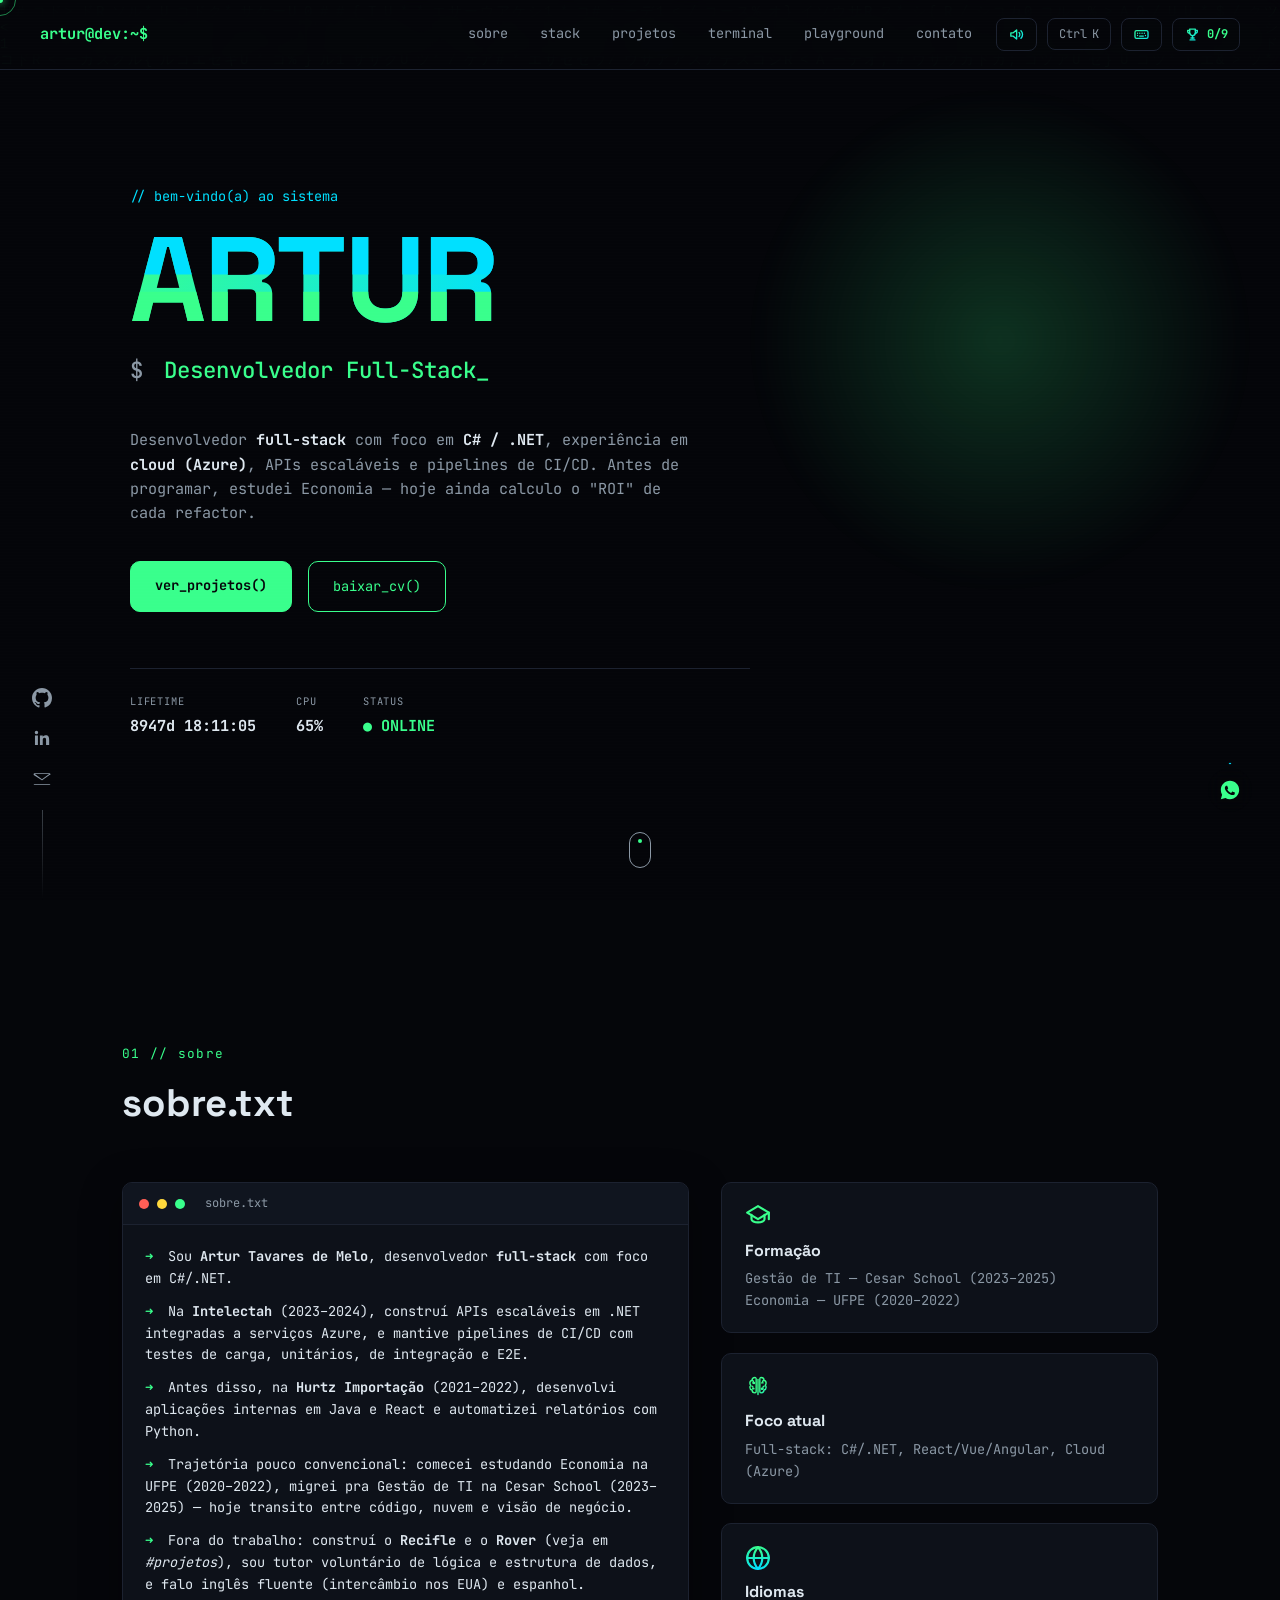
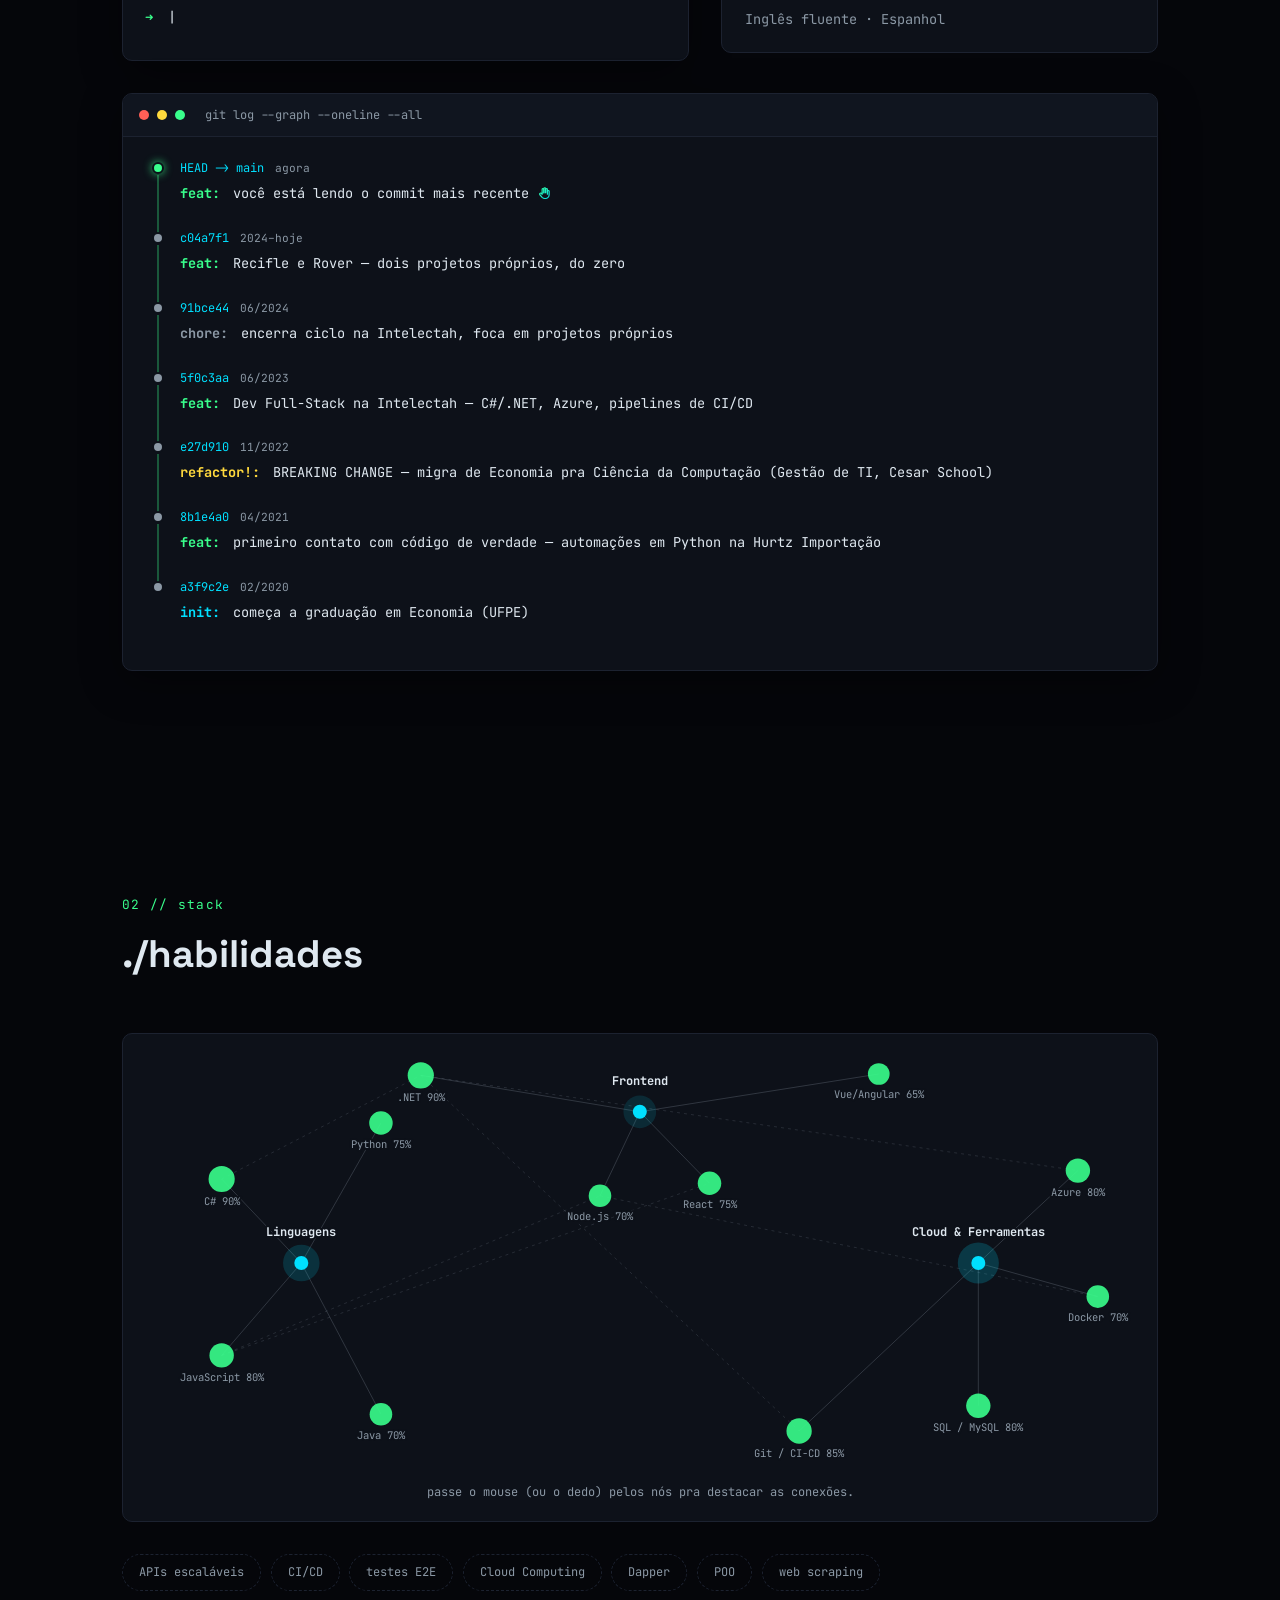
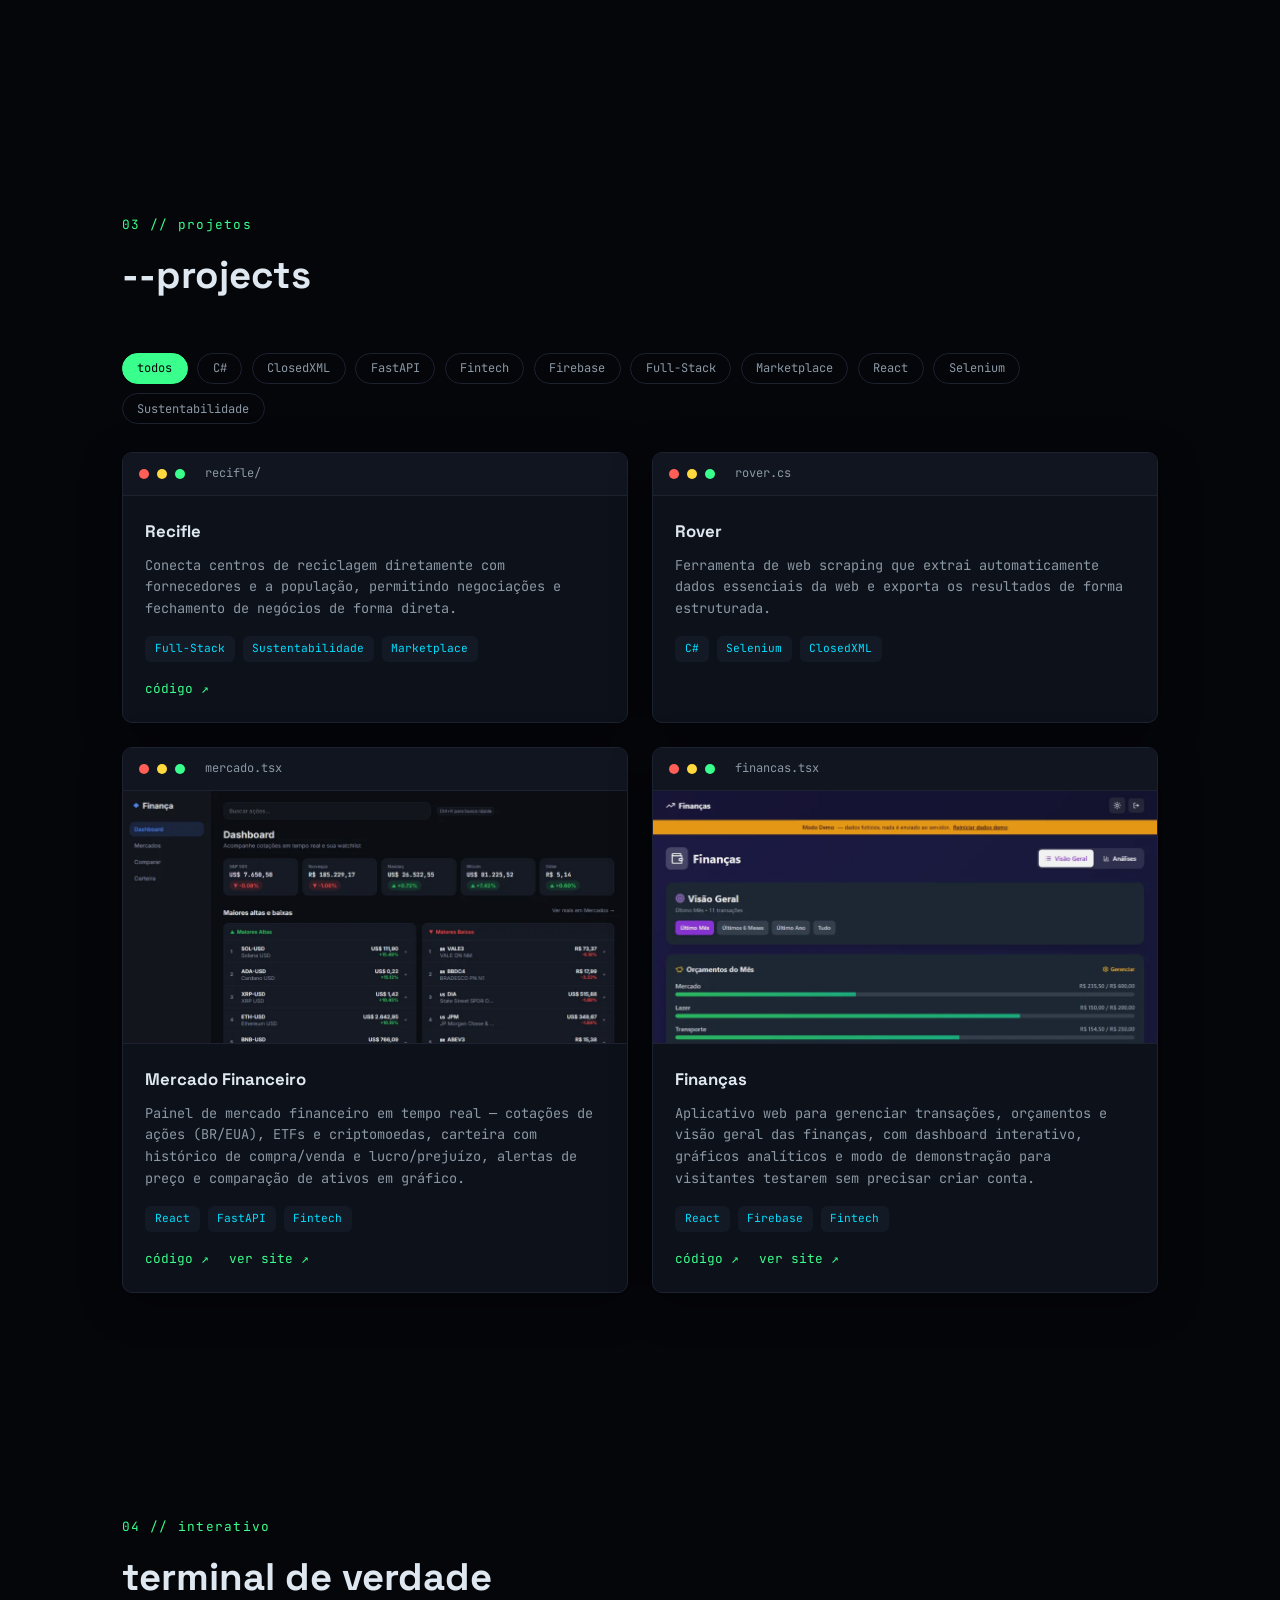
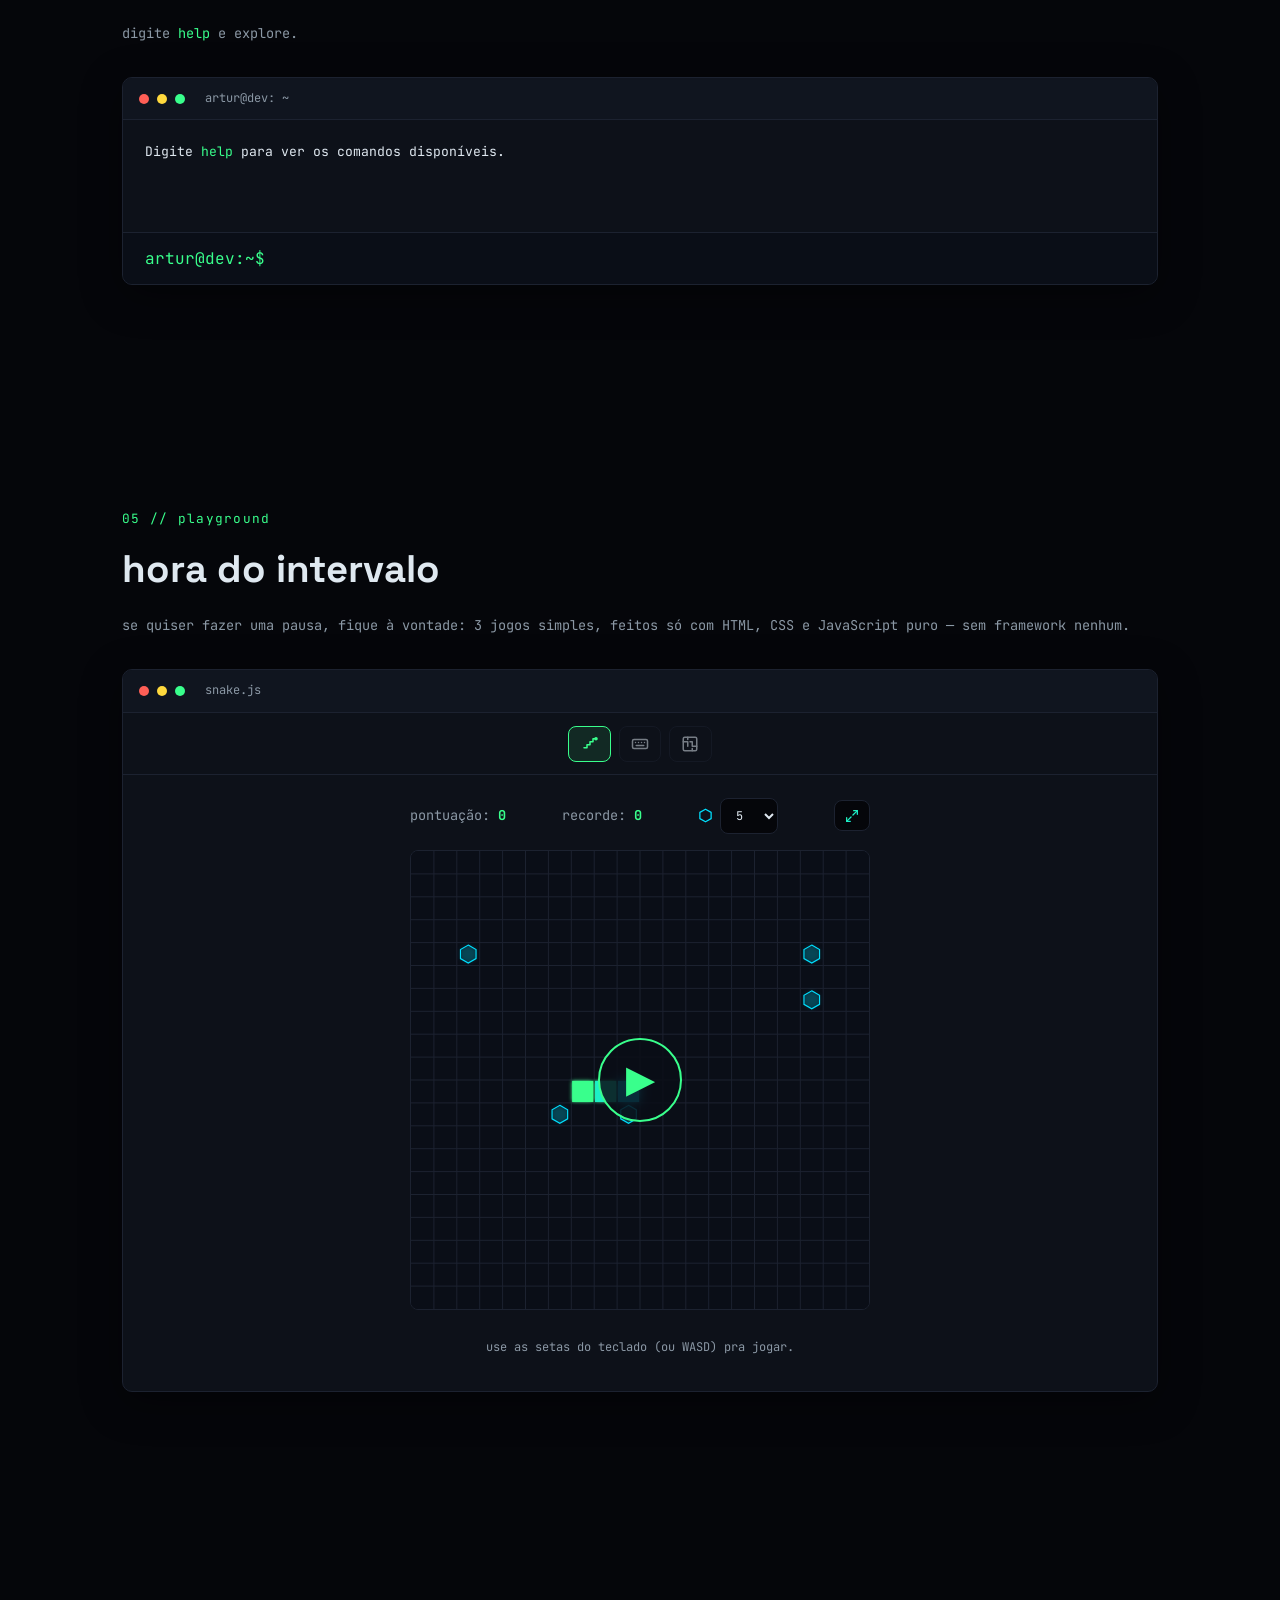
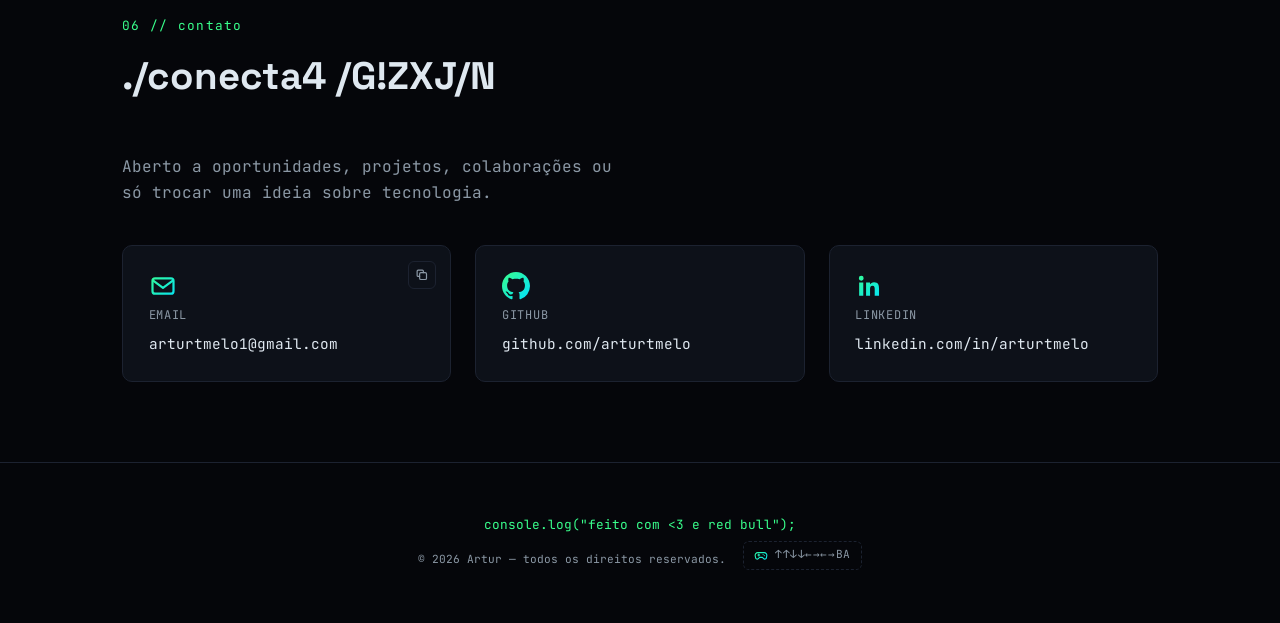
==== index.html @ c3d2171f "Konami code: on-screen controller for touch, plus the secret screen and entry points - The "↑↑↓↓←→←→" ====
<!DOCTYPE html>
<html lang="pt-BR">
<head>
<meta charset="UTF-8">
<meta name="viewport" content="width=device-width, initial-scale=1.0">
<title>arturtmelo // full-stack</title>
<meta name="description" content="Portfolio de Artur Tavares de Melo — desenvolvedor full-stack (C#/.NET, JS), cloud e automação. Com um terminal de verdade escondido aqui dentro.">
<link rel="canonical" href="https://arturtmelo.dev/">
<meta property="og:type" content="website">
<meta property="og:url" content="https://arturtmelo.dev/">
<meta property="og:site_name" content="arturtmelo // full-stack">
<meta property="og:title" content="arturtmelo // full-stack">
<meta property="og:description" content="Portfolio de Artur Tavares de Melo — desenvolvedor full-stack (C#/.NET, JS), cloud e automação. Com um terminal de verdade escondido aqui dentro.">
<meta property="og:image" content="https://arturtmelo.dev/og-card.png">
<meta property="og:image:width" content="1200">
<meta property="og:image:height" content="630">
<meta property="og:image:alt" content="ARTUR — Desenvolvedor Full-Stack (C#/.NET, Azure, React), em uma janela de terminal com chuva de código ao fundo">
<meta property="og:locale" content="pt_BR">
<meta name="twitter:card" content="summary_large_image">
<meta name="twitter:title" content="arturtmelo // full-stack">
<meta name="twitter:description" content="Portfolio de Artur Tavares de Melo — desenvolvedor full-stack (C#/.NET, JS), cloud e automação. Com um terminal de verdade escondido aqui dentro.">
<meta name="twitter:image" content="https://arturtmelo.dev/og-card.png">
<meta name="twitter:image:alt" content="ARTUR — Desenvolvedor Full-Stack (C#/.NET, Azure, React)">
<meta name="theme-color" content="#05060a">
<meta name="color-scheme" content="dark">
<link rel="apple-touch-icon" href="/apple-touch-icon.png">
<link rel="icon" href="data:image/svg+xml,%3Csvg xmlns='http://www.w3.org/2000/svg' viewBox='0 0 100 100'%3E%3Crect width='100' height='100' fill='%2305060a'/%3E%3Ctext x='50' y='68' font-size='55' font-family='monospace' fill='%2339ff8c' text-anchor='middle'%3E%3E_%3C/text%3E%3C/svg%3E">
<link rel="preload" href="fonts/jetbrains-mono-latin.woff2" as="font" type="font/woff2" crossorigin>
<link rel="preload" href="fonts/space-grotesk-latin.woff2" as="font" type="font/woff2" crossorigin>
<link rel="stylesheet" href="css/style.css">
<noscript><style>.boot{display:none!important}.reveal{opacity:1!important;transform:none!important}</style></noscript>
<script type="application/ld+json">
{
  "@context": "https://schema.org",
  "@type": "Person",
  "name": "Artur Tavares de Melo",
  "url": "https://arturtmelo.dev/",
  "jobTitle": "Desenvolvedor Full-Stack",
  "email": "mailto:arturtmelo1@gmail.com",
  "knowsLanguage": ["pt-BR", "en", "es"],
  "sameAs": [
    "https://github.com/arturtmelo/",
    "https://www.linkedin.com/in/arturtmelo/"
  ],
  "knowsAbout": ["C#", ".NET", "JavaScript", "React", "Vue", "Angular", "Azure", "CI/CD"]
}
</script>
<script type="application/ld+json">
{
  "@context": "https://schema.org",
  "@type": "ItemList",
  "name": "Projetos de Artur Tavares de Melo",
  "itemListElement": [
    {
      "@type": "ListItem",
      "position": 1,
      "item": {
        "@type": "SoftwareSourceCode",
        "name": "Recifle",
        "description": "Marketplace mobile que conecta centros de reciclagem, fornecedores e a população para negociar e fechar negócios de forma direta.",
        "programmingLanguage": "TypeScript",
        "author": {
          "@type": "Person",
          "name": "Artur Tavares de Melo",
          "url": "https://arturtmelo.dev/"
        },
        "codeRepository": "https://github.com/arturtmelo/recifle"
      }
    },
    {
      "@type": "ListItem",
      "position": 2,
      "item": {
        "@type": "SoftwareSourceCode",
        "name": "Rover",
        "description": "Ferramenta de web scraping em C# (Selenium, ClosedXML) que extrai dados da web e exporta os resultados de forma estruturada.",
        "programmingLanguage": "C#",
        "author": {
          "@type": "Person",
          "name": "Artur Tavares de Melo",
          "url": "https://arturtmelo.dev/"
        }
      }
    },
    {
      "@type": "ListItem",
      "position": 3,
      "item": {
        "@type": "SoftwareSourceCode",
        "name": "Mercado Financeiro",
        "description": "Painel de mercado financeiro em tempo real: cotações, carteira com lucro/prejuízo, alertas de preço e comparação de ativos.",
        "programmingLanguage": "JavaScript",
        "author": {
          "@type": "Person",
          "name": "Artur Tavares de Melo",
          "url": "https://arturtmelo.dev/"
        },
        "codeRepository": "https://github.com/arturtmelo/mercado_financeiro",
        "url": "https://mercado-financeiro-inky.vercel.app"
      }
    },
    {
      "@type": "ListItem",
      "position": 4,
      "item": {
        "@type": "SoftwareSourceCode",
        "name": "Finanças",
        "description": "Aplicativo web de controle financeiro pessoal com dashboard, gráficos analíticos, orçamentos e modo de demonstração.",
        "programmingLanguage": "TypeScript",
        "author": {
          "@type": "Person",
          "name": "Artur Tavares de Melo",
          "url": "https://arturtmelo.dev/"
        },
        "codeRepository": "https://github.com/arturtmelo/financeiro",
        "url": "https://financas.arturtmelo.dev"
      }
    }
  ]
}
</script>
</head>
<body>

<a href="#main" class="skip-link">pular para o conteúdo</a>

<canvas id="matrix-canvas"></canvas>
<div class="scanlines"></div>
<div class="cursor-dot" id="cursorDot"></div>
<div class="cursor-ring" id="cursorRing"></div>

<!-- FIXED SOCIAL SIDEBAR -->
<nav class="side-links" aria-label="redes sociais">
  <a href="https://github.com/arturtmelo/" target="_blank" rel="noopener" aria-label="GitHub" title="GitHub">
    <svg width="20" height="20" viewBox="0 0 16 16" fill="currentColor" aria-hidden="true"><path d="M8 0C3.58 0 0 3.58 0 8c0 3.54 2.29 6.53 5.47 7.59.4.07.55-.17.55-.38 0-.19-.01-.82-.01-1.49-2.01.37-2.53-.49-2.69-.94-.09-.23-.48-.94-.82-1.13-.28-.15-.68-.52-.01-.53.63-.01 1.08.58 1.23.82.72 1.21 1.87.87 2.33.66.07-.52.28-.87.51-1.07-1.78-.2-3.64-.89-3.64-3.95 0-.87.31-1.59.82-2.15-.08-.2-.36-1.02.08-2.12 0 0 .67-.21 2.2.82.64-.18 1.32-.27 2-.27.68 0 1.36.09 2 .27 1.53-1.04 2.2-.82 2.2-.82.44 1.1.16 1.92.08 2.12.51.56.82 1.27.82 2.15 0 3.07-1.87 3.75-3.65 3.95.29.25.54.73.54 1.48 0 1.07-.01 1.93-.01 2.2 0 .21.15.46.55.38A8.01 8.01 0 0016 8c0-4.42-3.58-8-8-8z"/></svg>
  </a>
  <a href="https://www.linkedin.com/in/arturtmelo/" target="_blank" rel="noopener" aria-label="LinkedIn" title="LinkedIn">
    <svg width="20" height="20" viewBox="0 0 24 24" fill="currentColor" aria-hidden="true"><path d="M20.45 20.45h-3.56v-5.57c0-1.33-.03-3.04-1.85-3.04-1.85 0-2.14 1.45-2.14 2.94v5.67H9.49V9h3.41v1.56h.05c.48-.9 1.64-1.85 3.38-1.85 3.6 0 4.27 2.37 4.27 5.46v6.28zM5.34 7.43a2.07 2.07 0 11.02-4.14 2.07 2.07 0 01-.02 4.14zM7.11 20.45H3.56V9h3.55v11.45z"/></svg>
  </a>
  <a href="mailto:arturtmelo1@gmail.com" aria-label="Email" title="Email">
    <svg width="20" height="20" viewBox="0 0 24 24" fill="currentColor" aria-hidden="true"><path d="M3 5h18a1 1 0 011 1v12a1 1 0 01-1 1H3a1 1 0 01-1-1V6a1 1 0 011-1zm18 2.24-8.4 6.1a1 1 0 01-1.18 0L2 7.24V18h20V7.24zM3.4 6l8.6 6.24L20.6 6H3.4z"/></svg>
  </a>
  <span class="side-links__line" aria-hidden="true"></span>
</nav>

<!-- WHATSAPP -->
<a href="https://wa.me/5581991276452?text=Ol%C3%A1%2C%20Artur!%20Vi%20seu%20portf%C3%B3lio%20e%20gostaria%20de%20conversar." target="_blank" rel="noopener" class="whatsapp-btn" aria-label="Chamar no WhatsApp">
  <span class="whatsapp-btn__icon" aria-hidden="true"></span>
</a>

<!-- BACK TO TOP -->
<button type="button" id="backToTop" class="back-to-top" aria-label="voltar ao topo">↑</button>

<!-- BOOT SCREEN -->
<div id="boot" class="boot">
  <div class="boot__lines" id="bootLines"></div>
  <div class="boot__skip">clique em qualquer lugar para pular</div>
</div>

<!-- NAV -->
<header class="nav" id="nav">
  <a href="#hero" class="nav__logo" id="logoClick" data-text="artur@dev:~$">artur@dev:~<span class="nav__logo-cursor">$</span></a>
  <nav class="nav__links">
    <a href="#about">sobre</a>
    <a href="#skills">stack</a>
    <a href="#projects">projetos</a>
    <a href="#terminal">terminal</a>
    <a href="#playground">playground</a>
    <a href="#contact">contato</a>
  </nav>
  <button class="nav__burger" id="burger" aria-label="menu">
    <span></span><span></span><span></span>
  </button>
</header>
<div class="nav__mobile" id="navMobile">
  <a href="#about">sobre</a>
  <a href="#skills">stack</a>
  <a href="#projects">projetos</a>
  <a href="#terminal">terminal</a>
  <a href="#playground">playground</a>
  <a href="#contact">contato</a>
</div>

<main id="main">

  <!-- HERO -->
  <section id="hero" class="hero">
    <div class="hero__bg-glow" id="heroGlow"></div>
    <p class="hero__eyebrow">// bem-vindo(a) ao sistema</p>
    <h1 class="hero__title glitch" data-text="ARTUR">ARTUR</h1>
    <h2 class="hero__role">
      <span class="hero__role-prefix">$</span>
      <span id="typewriter"></span><noscript>Desenvolvedor Full-Stack</noscript><span class="cursor-blink">_</span>
    </h2>
    <p class="print-only"><a href="mailto:arturtmelo1@gmail.com">arturtmelo1@gmail.com</a> · <a href="https://www.linkedin.com/in/arturtmelo/">linkedin.com/in/arturtmelo</a> · <a href="https://github.com/arturtmelo/">github.com/arturtmelo</a> · <a href="https://arturtmelo.dev/">arturtmelo.dev</a></p>
    <p class="hero__desc">
      Desenvolvedor <strong>full-stack</strong> com foco em <strong>C# / .NET</strong>,
      experiência em <strong>cloud (Azure)</strong>, APIs escaláveis e pipelines de CI/CD.
      Antes de programar, estudei Economia — hoje ainda calculo o "ROI" de cada refactor.
    </p>
    <div class="hero__cta">
      <a href="#projects" class="btn btn--primary">ver_projetos()</a>
      <button type="button" id="downloadCvBtn" class="btn btn--ghost">baixar_cv()</button>
    </div>

    <div class="hero__stats">
      <div class="stat">
        <span class="stat__label">LIFETIME</span>
        <span class="stat__value" id="statUptime">0d 00:00:00</span>
      </div>
      <div class="stat">
        <span class="stat__label">CPU</span>
        <span class="stat__value" id="statCpu">--%</span>
      </div>
      <div class="stat">
        <span class="stat__label">STATUS</span>
        <span class="stat__value stat__value--online" id="statStatus">ONLINE</span>
      </div>
    </div>

    <a href="#about" class="scroll-hint" aria-label="rolar para baixo">
      <span></span>
    </a>
  </section>

  <!-- ABOUT -->
  <section id="about" class="section about">
    <p class="section__tag">01 // sobre</p>
    <h2 class="section__title">sobre.txt</h2>

    <div class="about__grid">
      <div class="terminal-window reveal">
        <div class="terminal-window__bar">
          <span class="dot dot--red"></span><span class="dot dot--yellow"></span><span class="dot dot--green"></span>
          <span class="terminal-window__title">sobre.txt</span>
        </div>
        <div class="terminal-window__body">
          <p><span class="prompt">➜</span> Sou <strong>Artur Tavares de Melo</strong>,
          desenvolvedor <strong>full-stack</strong> com foco em C#/.NET.</p>
          <p><span class="prompt">➜</span> Na <strong>Intelectah</strong> (2023–2024), construí
          APIs escaláveis em .NET integradas a serviços Azure, e mantive pipelines de CI/CD
          com testes de carga, unitários, de integração e E2E.</p>
          <p><span class="prompt">➜</span> Antes disso, na <strong>Hurtz Importação</strong>
          (2021–2022), desenvolvi aplicações internas em Java e React e automatizei relatórios
          com Python.</p>
          <p><span class="prompt">➜</span> Trajetória pouco convencional: comecei estudando
          Economia na UFPE (2020–2022), migrei pra Gestão de TI na Cesar School (2023–2025) —
          hoje transito entre código, nuvem e visão de negócio.</p>
          <p><span class="prompt">➜</span> Fora do trabalho: construí o <strong>Recifle</strong>
          e o <strong>Rover</strong> (veja em <em>#projetos</em>), sou tutor voluntário de lógica
          e estrutura de dados, e falo inglês fluente (intercâmbio nos EUA) e espanhol.</p>
          <p class="typed-cmd"><span class="prompt">➜</span> <span class="blink-caret">|</span></p>
        </div>
      </div>

      <div class="about__facts reveal">
        <div class="fact-card">
          <span class="fact-card__icon fact-card__icon--gradcap" aria-hidden="true"></span>
          <h3>Formação</h3>
          <p>Gestão de TI — Cesar School <span class="muted">(2023–2025)</span><br>Economia — UFPE <span class="muted">(2020–2022)</span></p>
        </div>
        <div class="fact-card">
          <span class="fact-card__icon fact-card__icon--brain" aria-hidden="true"></span>
          <h3>Foco atual</h3>
          <p>Full-stack: <span class="muted">C#/.NET, React/Vue/Angular, Cloud (Azure)</span></p>
        </div>
        <div class="fact-card">
          <span class="fact-card__icon fact-card__icon--globe" aria-hidden="true"></span>
          <h3>Idiomas</h3>
          <p>Inglês fluente · Espanhol</p>
        </div>
      </div>
    </div>

    <div class="git-log reveal">
      <div class="terminal-window">
        <div class="terminal-window__bar">
          <span class="dot dot--red"></span><span class="dot dot--yellow"></span><span class="dot dot--green"></span>
          <span class="terminal-window__title">git log --graph --oneline --all</span>
        </div>
        <ul class="git-log__body">
          <li class="git-log__commit git-log__commit--head">
            <span class="git-log__node"><span class="git-log__dot"></span></span>
            <div class="git-log__info">
              <p class="git-log__meta"><code class="git-log__hash">HEAD -&gt; main</code><span class="git-log__date">agora</span></p>
              <p class="git-log__msg"><span class="git-log__tag git-log__tag--feat">feat:</span> você está lendo o commit mais recente <span class="ui-icon ui-icon--hand" aria-hidden="true"></span></p>
            </div>
          </li>
          <li class="git-log__commit">
            <span class="git-log__node"><span class="git-log__dot"></span></span>
            <div class="git-log__info">
              <p class="git-log__meta"><code class="git-log__hash">c04a7f1</code><span class="git-log__date">2024–hoje</span></p>
              <p class="git-log__msg"><span class="git-log__tag git-log__tag--feat">feat:</span> Recifle e Rover — dois projetos próprios, do zero</p>
            </div>
          </li>
          <li class="git-log__commit">
            <span class="git-log__node"><span class="git-log__dot"></span></span>
            <div class="git-log__info">
              <p class="git-log__meta"><code class="git-log__hash">91bce44</code><span class="git-log__date">06/2024</span></p>
              <p class="git-log__msg"><span class="git-log__tag git-log__tag--chore">chore:</span> encerra ciclo na Intelectah, foca em projetos próprios</p>
            </div>
          </li>
          <li class="git-log__commit">
            <span class="git-log__node"><span class="git-log__dot"></span></span>
            <div class="git-log__info">
              <p class="git-log__meta"><code class="git-log__hash">5f0c3aa</code><span class="git-log__date">06/2023</span></p>
              <p class="git-log__msg"><span class="git-log__tag git-log__tag--feat">feat:</span> Dev Full-Stack na Intelectah — C#/.NET, Azure, pipelines de CI/CD</p>
            </div>
          </li>
          <li class="git-log__commit">
            <span class="git-log__node"><span class="git-log__dot"></span></span>
            <div class="git-log__info">
              <p class="git-log__meta"><code class="git-log__hash">e27d910</code><span class="git-log__date">11/2022</span></p>
              <p class="git-log__msg"><span class="git-log__tag git-log__tag--refactor">refactor!:</span> BREAKING CHANGE — migra de Economia pra Ciência da Computação (Gestão de TI, Cesar School)</p>
            </div>
          </li>
          <li class="git-log__commit">
            <span class="git-log__node"><span class="git-log__dot"></span></span>
            <div class="git-log__info">
              <p class="git-log__meta"><code class="git-log__hash">8b1e4a0</code><span class="git-log__date">04/2021</span></p>
              <p class="git-log__msg"><span class="git-log__tag git-log__tag--feat">feat:</span> primeiro contato com código de verdade — automações em Python na Hurtz Importação</p>
            </div>
          </li>
          <li class="git-log__commit git-log__commit--root">
            <span class="git-log__node"><span class="git-log__dot"></span></span>
            <div class="git-log__info">
              <p class="git-log__meta"><code class="git-log__hash">a3f9c2e</code><span class="git-log__date">02/2020</span></p>
              <p class="git-log__msg"><span class="git-log__tag git-log__tag--init">init:</span> começa a graduação em Economia (UFPE)</p>
            </div>
          </li>
        </ul>
      </div>
    </div>
  </section>

  <!-- SKILLS -->
  <section id="skills" class="section skills">
    <p class="section__tag">02 // stack</p>
    <h2 class="section__title">./habilidades</h2>

    <div class="skill-graph reveal">
      <canvas id="skillGraphCanvas" role="img" aria-label="Grafo interativo de habilidades técnicas, agrupadas em Linguagens, Frontend e Cloud &amp; Ferramentas"></canvas>
      <p class="skill-graph__hint">passe o mouse (ou o dedo) pelos nós pra destacar as conexões.</p>
      <ul class="sr-only">
        <li>C# — 90%</li><li>JavaScript — 80%</li><li>Java — 70%</li><li>Python — 75%</li>
        <li>.NET — 90%</li><li>React — 75%</li><li>Vue.js / Angular — 65%</li><li>Node.js — 70%</li>
        <li>Azure — 80%</li><li>Docker — 70%</li><li>SQL / MySQL — 80%</li><li>Git / CI-CD — 85%</li>
      </ul>
    </div>

    <div class="badges reveal">
      <span class="badge">APIs escaláveis</span>
      <span class="badge">CI/CD</span>
      <span class="badge">testes E2E</span>
      <span class="badge">Cloud Computing</span>
      <span class="badge">Dapper</span>
      <span class="badge">POO</span>
      <span class="badge">web scraping</span>
    </div>
  </section>

  <!-- PROJECTS -->
  <section id="projects" class="section projects">
    <p class="section__tag">03 // projetos</p>
    <h2 class="section__title">--projects</h2>

    <div class="projects__grid">
      <article class="project-card terminal-window reveal">
        <div class="terminal-window__bar">
          <span class="dot dot--red"></span><span class="dot dot--yellow"></span><span class="dot dot--green"></span>
          <span class="terminal-window__title">recifle/</span>
        </div>
        <div class="project-card__body">
          <h3>Recifle</h3>
          <p>Conecta centros de reciclagem diretamente com fornecedores e a população,
          permitindo negociações e fechamento de negócios de forma direta.</p>
          <div class="tags"><span>Full-Stack</span><span>Sustentabilidade</span><span>Marketplace</span></div>
          <div class="project-card__links">
            <a href="https://github.com/arturtmelo/recifle" target="_blank" rel="noopener">código &#8599;</a>
          </div>
        </div>
      </article>

      <article class="project-card terminal-window reveal">
        <div class="terminal-window__bar">
          <span class="dot dot--red"></span><span class="dot dot--yellow"></span><span class="dot dot--green"></span>
          <span class="terminal-window__title">rover.cs</span>
        </div>
        <div class="project-card__body">
          <h3>Rover</h3>
          <p>Ferramenta de web scraping que extrai automaticamente dados essenciais da web
          e exporta os resultados de forma estruturada.</p>
          <div class="tags"><span>C#</span><span>Selenium</span><span>ClosedXML</span></div>
        </div>
      </article>

      <article class="project-card terminal-window reveal">
        <div class="terminal-window__bar">
          <span class="dot dot--red"></span><span class="dot dot--yellow"></span><span class="dot dot--green"></span>
          <span class="terminal-window__title">mercado.tsx</span>
        </div>
        <a class="project-card__preview" href="https://mercado-financeiro-inky.vercel.app" target="_blank" rel="noopener">
          <img src="img/projects/mercado.webp" width="1024" height="512" loading="lazy" decoding="async" alt="Prévia do painel Mercado Financeiro: cotações do S&amp;P 500, Ibovespa, Nasdaq, Bitcoin e dólar, com as maiores altas e baixas — abrir a demo ao vivo">
        </a>
        <div class="project-card__body">
          <h3>Mercado Financeiro</h3>
          <p>Painel de mercado financeiro em tempo real — cotações de ações (BR/EUA), ETFs e criptomoedas,
          carteira com histórico de compra/venda e lucro/prejuízo, alertas de preço e comparação de ativos em gráfico.</p>
          <div class="tags"><span>React</span><span>FastAPI</span><span>Fintech</span></div>
          <div class="project-card__links">
            <a href="https://github.com/arturtmelo/mercado_financeiro" target="_blank" rel="noopener">código &#8599;</a>
            <a href="https://mercado-financeiro-inky.vercel.app" target="_blank" rel="noopener">ver site &#8599;</a>
          </div>
        </div>
      </article>

      <article class="project-card terminal-window reveal">
        <div class="terminal-window__bar">
          <span class="dot dot--red"></span><span class="dot dot--yellow"></span><span class="dot dot--green"></span>
          <span class="terminal-window__title">financas.tsx</span>
        </div>
        <a class="project-card__preview" href="https://financas.arturtmelo.dev" target="_blank" rel="noopener">
          <img src="img/projects/financas.webp" width="1024" height="512" loading="lazy" decoding="async" alt="Prévia do dashboard do Finanças em modo demo: orçamentos do mês com barras de progresso e resumo de entradas, saídas e saldo — abrir a demo ao vivo">
        </a>
        <div class="project-card__body">
          <h3>Finanças</h3>
          <p>Aplicativo web para gerenciar transações, orçamentos e visão geral das finanças,
          com dashboard interativo, gráficos analíticos e modo de demonstração para visitantes
          testarem sem precisar criar conta.</p>
          <div class="tags"><span>React</span><span>Firebase</span><span>Fintech</span></div>
          <div class="project-card__links">
            <a href="https://github.com/arturtmelo/financeiro" target="_blank" rel="noopener">código &#8599;</a>
            <a href="https://financas.arturtmelo.dev" target="_blank" rel="noopener">ver site &#8599;</a>
          </div>
        </div>
      </article>
    </div>
  </section>

  <!-- TERMINAL PLAYGROUND -->
  <section id="terminal" class="section terminal-section">
    <p class="section__tag">04 // interativo</p>
    <h2 class="section__title">terminal de verdade</h2>
    <p class="terminal-section__hint">digite <code>help</code> e explore.</p>

    <div class="terminal-window terminal-window--big reveal" id="fakeTerminal">
      <div class="terminal-window__bar">
        <span class="dot dot--red"></span><span class="dot dot--yellow"></span><span class="dot dot--green"></span>
        <span class="terminal-window__title">artur@dev: ~</span>
      </div>
      <div class="terminal-window__body terminal-window__body--interactive" id="termOutput" aria-live="polite">
        <p>Digite <span class="accent">help</span> para ver os comandos disponíveis.</p>
      </div>
      <form class="terminal-input-row" id="termForm">
        <span class="prompt">artur@dev:~$</span>
        <input type="text" id="termInput" autocomplete="off" autocorrect="off" autocapitalize="off" spellcheck="false" enterkeyhint="send" aria-label="terminal input">
      </form>
    </div>
  </section>

  <!-- PLAYGROUND -->
  <section id="playground" class="section playground">
    <p class="section__tag">05 // playground</p>
    <h2 class="section__title">hora do intervalo</h2>
    <p class="playground__hint">se quiser fazer uma pausa, fique à vontade: 3 jogos simples, feitos só com HTML, CSS e JavaScript puro — sem framework nenhum.</p>

    <div class="terminal-window reveal" id="playgroundWindow">
      <div class="terminal-window__bar">
        <span class="dot dot--red"></span><span class="dot dot--yellow"></span><span class="dot dot--green"></span>
        <span class="terminal-window__title" id="playgroundTitle">snake.js</span>
      </div>

      <div class="game-switcher">
        <div class="game-switcher__tabs">
          <button type="button" class="game-switcher__tab" data-game="snake" aria-label="Snake"><span class="game-switcher__icon game-switcher__icon--snake" aria-hidden="true"></span></button>
          <button type="button" class="game-switcher__tab" data-game="typing" aria-label="Corrida de digitação"><span class="game-switcher__icon game-switcher__icon--keyboard" aria-hidden="true"></span></button>
          <button type="button" class="game-switcher__tab" data-game="maze" aria-label="Labirinto de palavras"><span class="game-switcher__icon game-switcher__icon--maze" aria-hidden="true"></span></button>
        </div>
      </div>

      <div class="game-page" data-game-page="snake">
        <div class="snake">
          <div class="snake__top">
            <span>pontuação: <b id="snakeScore" class="tabular">0</b></span>
            <span>recorde: <b id="snakeBest" class="tabular">0</b></span>
            <span class="snake__food-select">
              <span class="snake__food-icon" aria-hidden="true"></span>
              <select id="snakeFoodMode" class="snake__select" aria-label="quantidade de comidas">
                <option value="5" selected>5</option>
                <option value="10">10</option>
                <option value="32">32</option>
              </select>
            </span>
            <button type="button" id="snakeZoom" class="snake__zoom" aria-label="ampliar o jogo" title="ampliar"><span class="ui-icon ui-icon--expand" aria-hidden="true"></span></button>
          </div>
          <div class="snake__canvas-wrap">
            <canvas id="snakeCanvas" width="560" height="560" aria-label="jogo da cobrinha"></canvas>
            <button type="button" id="snakePlay" class="snake__replay" aria-label="jogar">▶</button>
          </div>
          <p class="snake__hint snake__hint--desktop">use as setas do teclado (ou WASD) pra jogar.</p>
          <p class="snake__hint snake__hint--touch">arraste o dedo na tela ou use os botões abaixo pra jogar.</p>
          <div class="snake__dpad" id="snakeDpad">
            <button type="button" data-dir="up" aria-label="cima">▲</button>
            <button type="button" data-dir="left" aria-label="esquerda">◀</button>
            <button type="button" data-dir="down" aria-label="baixo">▼</button>
            <button type="button" data-dir="right" aria-label="direita">▶</button>
          </div>
        </div>
      </div>

      <div class="game-page" data-game-page="typing" hidden>
        <div class="typing">
          <div class="typing__top">
            <span>wpm: <b id="typingWpm" class="tabular">0</b></span>
            <span>precisão: <b id="typingAcc" class="tabular">100</b>%</span>
            <span>recorde: <b id="typingBest" class="tabular">0</b> wpm</span>
          </div>
          <div class="typing__field-wrap">
            <div class="typing__field" id="typingField">
              <p class="typing__text" id="typingText" aria-hidden="true"></p>
              <textarea id="typingInput" class="typing__input" autocomplete="off" autocapitalize="off" autocorrect="off" spellcheck="false" aria-label="digite o trecho de código exibido"></textarea>
            </div>
            <button type="button" id="typingPlay" class="snake__replay" aria-label="jogar">▶</button>
          </div>
          <p class="typing__hint">digite o trecho de código exatamente como aparece — o mais rápido e certo possível.</p>
        </div>
      </div>

      <div class="game-page" data-game-page="maze" hidden>
        <div class="maze">
          <div class="maze__top">
            <span>palavras: <b id="mazeSolved" class="tabular">0</b></span>
            <span>tempo: <b id="mazeTime" class="tabular">0:00</b></span>
            <span>melhor: <b id="mazeBest" class="tabular">--</b></span>
          </div>
          <div class="maze__sizes" role="group" aria-label="tamanho do tabuleiro">
            <span>tamanho:</span>
            <button type="button" class="maze__size" data-size="4" aria-pressed="false">4×4</button>
            <button type="button" class="maze__size" data-size="5" aria-pressed="true">5×5</button>
            <button type="button" class="maze__size" data-size="6" aria-pressed="false">6×6</button>
          </div>
          <p class="maze__clue" id="mazeClue"></p>
          <div class="maze__slots" id="mazeSlots" aria-hidden="true"></div>
          <svg id="mazeBoard" class="maze__board" role="group" tabindex="0" aria-label="labirinto de letras: arraste, ou use as setas do teclado, passando por todas as casas até a última letra" xmlns="http://www.w3.org/2000/svg"></svg>
          <p class="maze__msg" id="mazeMsg" role="status" aria-live="polite"></p>
          <div class="maze__actions">
            <button type="button" id="mazeUndo" class="btn btn--ghost">desfazer</button>
            <button type="button" id="mazeReset" class="btn btn--ghost">recomeçar</button>
            <button type="button" id="mazeHint" class="btn btn--ghost">dica</button>
            <button type="button" id="mazeNew" class="btn btn--ghost">outra palavra</button>
          </div>
          <p class="maze__hint">passe por <b>todas</b> as casas — também pelas vazias —, sem atravessar paredes, começando na casa verde e terminando na tracejada. as letras que encontrar, em ordem, formam a palavra.</p>
          <p class="maze__legend">
            <span><i class="maze__key maze__key--start"></i>início</span>
            <span><i class="maze__key maze__key--end"></i>fim</span>
            <span><i class="maze__key maze__key--wall"></i>parede</span>
            <span><i class="maze__key maze__key--blank"></i>vazia</span>
          </p>
        </div>
      </div>
    </div>
  </section>

  <!-- CONTACT -->
  <section id="contact" class="section contact">
    <p class="section__tag">06 // contato</p>
    <h2 class="section__title">./conectar --comigo</h2>
    <p class="contact__desc">Aberto a oportunidades, projetos, colaborações ou só trocar uma ideia sobre tecnologia.</p>

    <div class="contact__grid">
      <a class="contact-card" href="mailto:arturtmelo1@gmail.com">
        <button type="button" class="contact-card__copy" id="copyEmailBtn" aria-label="copiar email"><span class="ui-icon ui-icon--copy" aria-hidden="true"></span></button>
        <span class="contact-card__icon"><span class="ui-icon ui-icon--mail" aria-hidden="true"></span></span>
        <span class="contact-card__label">Email</span>
        <span class="contact-card__value">arturtmelo1@gmail.com</span>
      </a>
      <a class="contact-card" href="https://github.com/arturtmelo/" target="_blank" rel="noopener">
        <span class="contact-card__icon"><span class="ui-icon ui-icon--github" aria-hidden="true"></span></span>
        <span class="contact-card__label">GitHub</span>
        <span class="contact-card__value">github.com/arturtmelo</span>
      </a>
      <a class="contact-card" href="https://www.linkedin.com/in/arturtmelo/" target="_blank" rel="noopener">
        <span class="contact-card__icon"><span class="ui-icon ui-icon--linkedin" aria-hidden="true"></span></span>
        <span class="contact-card__label">LinkedIn</span>
        <span class="contact-card__value">linkedin.com/in/arturtmelo</span>
      </a>
    </div>
  </section>

</main>

<footer class="footer">
  <p><code>console.log("feito com &lt;3 e red bull");</code></p>
  <p class="footer__small">&copy; <span id="year"></span> Artur — todos os direitos reservados. <button type="button" class="konami-hint" aria-label="abrir o controle do código Konami" title="toque para abrir o controle"><span class="ui-icon ui-icon--gamepad" aria-hidden="true"></span>↑↑↓↓←→←→BA</button></p>
</footer>

<div id="secretOverlay" class="secret-overlay" role="dialog" aria-modal="true" aria-label="Acesso concedido">
  <div class="secret-overlay__content">
    <p class="glitch" data-text="ACESSO CONCEDIDO">ACESSO CONCEDIDO</p>
    <p>Você encontrou o easter egg secreto. <span class="ui-icon ui-icon--snake" aria-hidden="true"></span> Parabéns, hacker.</p>
    <p class="secret-overlay__lives">+30 vidas</p>
    <div class="secret-overlay__actions">
      <button type="button" id="secretTrophies" class="btn btn--ghost">ver conquistas</button>
      <button type="button" id="closeSecret" class="btn btn--ghost">fechar_(x)</button>
    </div>
  </div>
</div>

<script src="js/script.js" defer></script>
</body>
</html>
---- css/style.css ----
/* ---------- fonts (self-hosted, latin subset; SIL OFL — see fonts/OFL-*.txt) ---------- */
@font-face {
  font-family: 'JetBrains Mono';
  font-style: normal;
  font-weight: 400 700;
  font-display: swap;
  src: url('../fonts/jetbrains-mono-latin.woff2') format('woff2');
  unicode-range: U+0000-00FF, U+0131, U+0152-0153, U+02BB-02BC, U+02C6, U+02DA, U+02DC, U+0304, U+0308, U+0329, U+2000-206F, U+20AC, U+2122, U+2191, U+2193, U+2212, U+2215, U+FEFF, U+FFFD;
}
@font-face {
  font-family: 'Space Grotesk';
  font-style: normal;
  font-weight: 500 700;
  font-display: swap;
  src: url('../fonts/space-grotesk-latin.woff2') format('woff2');
  unicode-range: U+0000-00FF, U+0131, U+0152-0153, U+02BB-02BC, U+02C6, U+02DA, U+02DC, U+0304, U+0308, U+0329, U+2000-206F, U+20AC, U+2122, U+2191, U+2193, U+2212, U+2215, U+FEFF, U+FFFD;
}

/* Stand-ins used only until the webfonts arrive. Each is a locally installed
   font scaled so its glyph advance and line metrics match the webfont's, so
   the swap doesn't reflow text (Lighthouse measured a 0.21 layout shift from
   the hero copy re-wrapping: JetBrains Mono advances 0.6em, Consolas only
   0.55em). Ratios were measured in-browser against the real font files. */
@font-face {
  font-family: 'JetBrains Mono Fallback';
  src: local('Consolas'), local('Consolas-Regular');
  font-weight: 400 599;
  size-adjust: 109.1%; ascent-override: 93.5%; descent-override: 27.5%; line-gap-override: 0%;
}
@font-face {
  font-family: 'JetBrains Mono Fallback';
  src: local('Consolas Bold'), local('Consolas-Bold');
  font-weight: 600 900;
  size-adjust: 109.1%; ascent-override: 93.5%; descent-override: 27.5%; line-gap-override: 0%;
}
@font-face {
  font-family: 'JetBrains Mono Fallback Mac';
  src: local('Menlo'), local('Menlo Regular'), local('Menlo-Regular'), local('DejaVu Sans Mono');
  font-weight: 400 599;
  size-adjust: 99.6%; ascent-override: 102.4%; descent-override: 30.1%; line-gap-override: 0%;
}
@font-face {
  font-family: 'JetBrains Mono Fallback Mac';
  src: local('Menlo Bold'), local('Menlo-Bold'), local('DejaVu Sans Mono Bold');
  font-weight: 600 900;
  size-adjust: 99.6%; ascent-override: 102.4%; descent-override: 30.1%; line-gap-override: 0%;
}
@font-face {
  font-family: 'Space Grotesk Fallback';
  src: local('Arial'), local('Helvetica'), local('Liberation Sans');
  font-weight: 400 599;
  size-adjust: 107.8%; ascent-override: 91.3%; descent-override: 27.1%; line-gap-override: 0%;
}
@font-face {
  font-family: 'Space Grotesk Fallback';
  src: local('Arial Bold'), local('Arial-BoldMT'), local('Helvetica Bold'), local('Liberation Sans Bold');
  font-weight: 600 900;
  size-adjust: 100.6%; ascent-override: 97.8%; descent-override: 29%; line-gap-override: 0%;
}

/* ---------- tokens ---------- */
:root {
  --bg: #05060a;
  --bg-alt: #0a0d14;
  --bg-card: #0d1119;
  --border: #1c2230;
  --text: #dfe8f0;
  --muted: #8b98a5;
  --green: #39ff8c;
  --green-rgb: 57,255,140;
  --cyan: #00e0ff;
  --cyan-rgb: 0,224,255;
  --magenta: #ff2bd6;
  --magenta-rgb: 255,43,214;
  --yellow: #ffd93d;
  --red: #ff5f56;
  --font-mono: 'JetBrains Mono', 'JetBrains Mono Fallback', 'JetBrains Mono Fallback Mac', ui-monospace, Menlo, Consolas, monospace;
  --font-display: 'Space Grotesk', 'Space Grotesk Fallback', sans-serif;
  --radius: 10px;
  --glow: 0 0 20px rgba(var(--green-rgb),.35);
}

/* alternate terminal color schemes — swapped live via data-theme on <html> */
:root[data-theme="amber"] {
  --bg: #0a0603; --bg-alt: #120a04; --bg-card: #150d05; --border: #2b1d0c;
  --text: #ffe9c7; --muted: #a9875a;
  --green: #ffb000; --green-rgb: 255,176,0;
  --cyan: #ffcf6b; --cyan-rgb: 255,207,107;
  --magenta: #ff6f3c; --magenta-rgb: 255,111,60;
}
:root[data-theme="dracula"] {
  --bg: #191a21; --bg-alt: #21222c; --bg-card: #282a36; --border: #44475a;
  --text: #f8f8f2; --muted: #8995ba;
  --green: #50fa7b; --green-rgb: 80,250,123;
  --cyan: #8be9fd; --cyan-rgb: 139,233,253;
  --magenta: #ff79c6; --magenta-rgb: 255,121,198;
}
:root[data-theme="nord"] {
  --bg: #242933; --bg-alt: #2e3440; --bg-card: #3b4252; --border: #4c566a;
  --text: #eceff4; --muted: #9bb4ce;
  --green: #88c0d0; --green-rgb: 136,192,208;
  --cyan: #8fbcbb; --cyan-rgb: 143,188,187;
  --magenta: #b48ead; --magenta-rgb: 180,142,173;
}
:root[data-theme="synthwave"] {
  --bg: #150826; --bg-alt: #1a0b2e; --bg-card: #241242; --border: #3d1e6d;
  --text: #f2e9ff; --muted: #a68fd1;
  --green: #ff2bd6; --green-rgb: 255,43,214;
  --cyan: #00fff5; --cyan-rgb: 0,255,245;
  --magenta: #ffde59; --magenta-rgb: 255,222,89;
}

.tabular { font-variant-numeric: tabular-nums; }
body.no-scroll { overflow: hidden; position: fixed; left: 0; right: 0; width: 100%; }

a:focus-visible, button:focus-visible, input:focus-visible, select:focus-visible, [tabindex]:focus-visible {
  outline: 2px solid var(--green);
  outline-offset: 2px;
}

/* invisible until tabbed to — lets keyboard/screen-reader users jump the nav */
.skip-link {
  position: fixed;
  top: -60px;
  left: 1rem;
  z-index: 10000;
  background: var(--bg-card, #0d0f14);
  color: var(--green);
  padding: .6rem 1.1rem;
  border: 1px solid var(--green);
  border-radius: 6px;
  font-family: var(--font-mono);
  font-size: .85rem;
  text-decoration: none;
  transition: top .2s ease;
}
.skip-link:focus-visible { top: 1rem; outline-offset: 4px; }

@media (prefers-reduced-motion: reduce) {
  html { scroll-behavior: auto; }
  .scanlines, .cursor-dot, .cursor-ring { display: none; }
  .glitch::before, .glitch::after { animation: none; }
  .terminal-window--maximized { animation: none; }
}

* { box-sizing: border-box; -webkit-tap-highlight-color: transparent; }
html { scroll-behavior: smooth; overflow-x: hidden; }
body { overflow-x: hidden; }

body {
  margin: 0;
  background: var(--bg);
  color: var(--text);
  font-family: var(--font-mono);
  line-height: 1.6;
  overflow-x: hidden;
  cursor: default;
}

a { color: inherit; text-decoration: none; }
ul { list-style: none; margin: 0; padding: 0; }
code { font-family: var(--font-mono); color: var(--green); }
.muted { color: var(--muted); }
.accent { color: var(--green); }

/* small inline icon used in terminal command output — line-art, moving gradient */
.term-icon {
  display: inline-block;
  width: 14px;
  height: 14px;
  vertical-align: -2px;
  background: linear-gradient(120deg, var(--green), var(--cyan), var(--green));
  background-size: 300% 300%;
  animation: termIconGradient 3s ease infinite;
  -webkit-mask-repeat: no-repeat;
  mask-repeat: no-repeat;
  -webkit-mask-position: center;
  mask-position: center;
  -webkit-mask-size: contain;
  mask-size: contain;
}
.term-icon--zap { -webkit-mask-image: url("data:image/svg+xml,%3Csvg xmlns='http://www.w3.org/2000/svg' viewBox='0 0 24 24' fill='none' stroke='white' stroke-width='2' stroke-linecap='round' stroke-linejoin='round'%3E%3Cpolygon points='13 2 3 14 11 14 9 22 21 10 13 10 13 2'/%3E%3C/svg%3E"); mask-image: url("data:image/svg+xml,%3Csvg xmlns='http://www.w3.org/2000/svg' viewBox='0 0 24 24' fill='none' stroke='white' stroke-width='2' stroke-linecap='round' stroke-linejoin='round'%3E%3Cpolygon points='13 2 3 14 11 14 9 22 21 10 13 10 13 2'/%3E%3C/svg%3E"); }
@keyframes termIconGradient {
  0% { background-position: 0% 50%; }
  50% { background-position: 100% 50%; }
  100% { background-position: 0% 50%; }
}
@media (prefers-reduced-motion: reduce) {
  .term-icon { animation: none; }
}

::selection { background: var(--green); color: #05060a; }

/* ---------- scrollbar ---------- */
::-webkit-scrollbar { width: 10px; }
::-webkit-scrollbar-track { background: var(--bg); }
::-webkit-scrollbar-thumb { background: var(--border); border-radius: 10px; }
::-webkit-scrollbar-thumb:hover { background: var(--green); }
/* Firefox ignores the -webkit- rules above; Chrome/Safari would ignore these in favor of them, so only Firefox gets them */
@supports not selector(::-webkit-scrollbar) {
  html { scrollbar-width: thin; scrollbar-color: var(--border) var(--bg); }
}
/* every theme is dark: make the browser-drawn bits (select lists, form controls) match */
html { color-scheme: dark; }

/* ---------- matrix canvas ---------- */
#matrix-canvas {
  position: fixed;
  inset: 0;
  width: 100%;
  height: 100%;
  z-index: -2;
  opacity: .16;
  pointer-events: none;
}

.scanlines {
  position: fixed;
  inset: 0;
  z-index: 999;
  pointer-events: none;
  background: repeating-linear-gradient(
    to bottom,
    rgba(255,255,255,0.025) 0px,
    rgba(255,255,255,0.025) 1px,
    transparent 1px,
    transparent 3px
  );
  mix-blend-mode: overlay;
  opacity: .5;
}

/* ---------- custom cursor ---------- */
.cursor-dot, .cursor-ring {
  position: fixed;
  top: 0; left: 0;
  pointer-events: none;
  z-index: 9999;
  border-radius: 50%;
  transform: translate(-50%, -50%);
  will-change: transform;
}
.cursor-dot { width: 6px; height: 6px; background: var(--green); box-shadow: 0 0 8px var(--green); }
.cursor-ring {
  width: 32px; height: 32px;
  border: 1px solid rgba(57,255,140,.5);
  transition: width .18s ease, height .18s ease, border-color .18s ease, background .18s ease;
}
.cursor-ring.is-active { width: 50px; height: 50px; background: rgba(var(--green-rgb),.08); border-color: var(--cyan); }
@media (pointer: coarse), (hover: none) {
  .cursor-dot, .cursor-ring { display: none; }
}

/* ---------- boot screen ---------- */
.boot {
  position: fixed;
  inset: 0;
  z-index: 10000;
  background: rgba(5,6,10,.88);
  color: var(--green);
  font-family: var(--font-mono);
  padding: 6vh 6vw;
  display: flex;
  flex-direction: column;
  justify-content: flex-end;
  gap: .3rem;
  cursor: pointer;
  transition: opacity .25s ease, visibility .25s ease;
}
.boot.hidden { opacity: 0; visibility: hidden; }
/* if the script never dismisses it (blocked or crashed), it fades itself away
   instead of leaving the page permanently covered */
.boot { animation: bootFailsafe .4s ease 15s forwards; }
@keyframes bootFailsafe { to { opacity: 0; visibility: hidden; pointer-events: none; } }
.boot__lines p { margin: 0 0 .35rem; font-size: .85rem; white-space: pre-wrap; }
.boot__lines .ok { color: var(--green); }
.boot__skip {
  position: absolute;
  bottom: 20px; right: 24px;
  font-size: .7rem;
  color: var(--muted);
  opacity: .7;
}

/* ---------- shared UI icon set ----------
   Monoline SVGs used as masks and filled with the site's green→cyan, so every
   button, toast and card icon follows the theme instead of an OS emoji. */
.ui-icon {
  display: inline-block;
  flex-shrink: 0;
  width: 1.15em;
  height: 1.15em;
  vertical-align: -.2em;
  background: linear-gradient(135deg, var(--green), var(--cyan));
  filter: drop-shadow(0 0 3px rgba(var(--cyan-rgb), .45));
  -webkit-mask: var(--icon) center / contain no-repeat;
  mask: var(--icon) center / contain no-repeat;
}
.ui-icon--sound { --icon: url("data:image/svg+xml,%3Csvg xmlns='http://www.w3.org/2000/svg' viewBox='0 0 24 24' fill='none' stroke='white' stroke-width='1.9' stroke-linecap='round' stroke-linejoin='round'%3E%3Cpath d='M4 9.6h3.4L12.2 5.6v12.8l-4.8-4H4z'/%3E%3Cpath d='M15.6 9.3a3.8 3.8 0 0 1 0 5.4'/%3E%3Cpath d='M18.3 6.7a7.4 7.4 0 0 1 0 10.6'/%3E%3C/svg%3E"); }
.ui-icon--sound-off { --icon: url("data:image/svg+xml,%3Csvg xmlns='http://www.w3.org/2000/svg' viewBox='0 0 24 24' fill='none' stroke='white' stroke-width='1.9' stroke-linecap='round' stroke-linejoin='round'%3E%3Cpath d='M4 9.6h3.4L12.2 5.6v12.8l-4.8-4H4z'/%3E%3Cpath d='M16 9.4l5 5.2M21 9.4l-5 5.2'/%3E%3C/svg%3E"); }
.ui-icon--trophy { --icon: url("data:image/svg+xml,%3Csvg xmlns='http://www.w3.org/2000/svg' viewBox='0 0 24 24' fill='none' stroke='white' stroke-width='1.9' stroke-linecap='round' stroke-linejoin='round'%3E%3Cpath d='M8 4.5h8v5.2a4 4 0 0 1-8 0z'/%3E%3Cpath d='M8 6.2H5.2v1.3a3 3 0 0 0 3 3'/%3E%3Cpath d='M16 6.2h2.8v1.3a3 3 0 0 1-3 3'/%3E%3Cpath d='M12 13.7V17'/%3E%3Cpath d='M8.6 19.6h6.8M9.8 17h4.4'/%3E%3C/svg%3E"); }
.ui-icon--warn { --icon: url("data:image/svg+xml,%3Csvg xmlns='http://www.w3.org/2000/svg' viewBox='0 0 24 24' fill='none' stroke='white' stroke-width='1.9' stroke-linecap='round' stroke-linejoin='round'%3E%3Cpath d='M12 4L21.2 19.6H2.8z'/%3E%3Cpath d='M12 10v4.2'/%3E%3Cpath d='M12 16.9h.01'/%3E%3C/svg%3E"); }
.ui-icon--clipboard { --icon: url("data:image/svg+xml,%3Csvg xmlns='http://www.w3.org/2000/svg' viewBox='0 0 24 24' fill='none' stroke='white' stroke-width='1.9' stroke-linecap='round' stroke-linejoin='round'%3E%3Crect x='6' y='5.2' width='12' height='15.3' rx='2'/%3E%3Cpath d='M9.2 5.2V4.4c0-.5.4-.9.9-.9h3.8c.5 0 .9.4.9.9v.8'/%3E%3Cpath d='M9.4 11h5.2M9.4 14.6h3.4'/%3E%3C/svg%3E"); }
.ui-icon--medal { --icon: url("data:image/svg+xml,%3Csvg xmlns='http://www.w3.org/2000/svg' viewBox='0 0 24 24' fill='none' stroke='white' stroke-width='1.9' stroke-linecap='round' stroke-linejoin='round'%3E%3Ccircle cx='12' cy='9.2' r='5.2'/%3E%3Cpath d='M8.6 13.6L7 20.5l5-2.6 5 2.6-1.6-6.9'/%3E%3Ccircle cx='12' cy='9.2' r='1.5' fill='white' stroke='none'/%3E%3C/svg%3E"); }
.ui-icon--palette { --icon: url("data:image/svg+xml,%3Csvg xmlns='http://www.w3.org/2000/svg' viewBox='0 0 24 24' fill='none' stroke='white' stroke-width='1.9' stroke-linecap='round' stroke-linejoin='round'%3E%3Cpath d='M12 3.6a8.4 8.4 0 1 0 0 16.8c1.2 0 1.9-.8 1.9-1.7 0-1.6-1.5-1.8-1.5-3 0-.9.7-1.6 1.7-1.6h1.8a4.6 4.6 0 0 0 4.6-4.6c0-3.3-3.6-5.9-8.5-5.9z'/%3E%3Ccircle cx='7.6' cy='11.2' r='1' fill='white' stroke='none'/%3E%3Ccircle cx='10.4' cy='7.4' r='1' fill='white' stroke='none'/%3E%3Ccircle cx='15' cy='7.6' r='1' fill='white' stroke='none'/%3E%3C/svg%3E"); }
.ui-icon--lock { --icon: url("data:image/svg+xml,%3Csvg xmlns='http://www.w3.org/2000/svg' viewBox='0 0 24 24' fill='none' stroke='white' stroke-width='1.9' stroke-linecap='round' stroke-linejoin='round'%3E%3Crect x='5' y='10.4' width='14' height='10' rx='2.2'/%3E%3Cpath d='M8.2 10.4V8a3.8 3.8 0 0 1 7.6 0v2.4'/%3E%3Cpath d='M12 14.4v2.2'/%3E%3C/svg%3E"); }
.ui-icon--mail { --icon: url("data:image/svg+xml,%3Csvg xmlns='http://www.w3.org/2000/svg' viewBox='0 0 24 24' fill='none' stroke='white' stroke-width='1.9' stroke-linecap='round' stroke-linejoin='round'%3E%3Crect x='3' y='5.4' width='18' height='13.2' rx='2.2'/%3E%3Cpath d='M3.6 7.4l8.4 6.2 8.4-6.2'/%3E%3C/svg%3E"); }
.ui-icon--copy { --icon: url("data:image/svg+xml,%3Csvg xmlns='http://www.w3.org/2000/svg' viewBox='0 0 24 24' fill='none' stroke='white' stroke-width='1.9' stroke-linecap='round' stroke-linejoin='round'%3E%3Crect x='9' y='9' width='11' height='11' rx='2'/%3E%3Cpath d='M15 9V6.6A1.6 1.6 0 0 0 13.4 5H6.6A1.6 1.6 0 0 0 5 6.6v6.8A1.6 1.6 0 0 0 6.6 15H9'/%3E%3C/svg%3E"); }
.ui-icon--command { --icon: url("data:image/svg+xml,%3Csvg xmlns='http://www.w3.org/2000/svg' viewBox='0 0 24 24' fill='none' stroke='white' stroke-width='1.9' stroke-linecap='round' stroke-linejoin='round'%3E%3Crect x='9' y='9' width='6' height='6'/%3E%3Cpath d='M9 9V6.5A2.5 2.5 0 1 0 6.5 9H9'/%3E%3Cpath d='M15 9V6.5A2.5 2.5 0 1 1 17.5 9H15'/%3E%3Cpath d='M9 15v2.5A2.5 2.5 0 1 1 6.5 15H9'/%3E%3Cpath d='M15 15v2.5a2.5 2.5 0 1 0 2.5-2.5H15'/%3E%3C/svg%3E"); }
.ui-icon--keyboard { --icon: url("data:image/svg+xml,%3Csvg xmlns='http://www.w3.org/2000/svg' viewBox='0 0 24 24' fill='none' stroke='white' stroke-width='1.9' stroke-linecap='round' stroke-linejoin='round'%3E%3Crect x='2.8' y='6.5' width='18.4' height='11' rx='2.2'/%3E%3Cpath d='M6.4 10.2h.01M9.6 10.2h.01M12.8 10.2h.01M16 10.2h.01M6.4 13.4h.01M17.6 13.4h.01'/%3E%3Cpath d='M9.4 14.2h5.2'/%3E%3C/svg%3E"); }
.ui-icon--github { --icon: url("data:image/svg+xml,%3Csvg xmlns='http://www.w3.org/2000/svg' viewBox='0 0 16 16'%3E%3Cpath fill='white' d='M8 0C3.58 0 0 3.58 0 8c0 3.54 2.29 6.53 5.47 7.59.4.07.55-.17.55-.38 0-.19-.01-.82-.01-1.49-2.01.37-2.53-.49-2.69-.94-.09-.23-.48-.94-.82-1.13-.28-.15-.68-.52-.01-.53.63-.01 1.08.58 1.23.82.72 1.21 1.87.87 2.33.66.07-.52.28-.87.51-1.07-1.78-.2-3.64-.89-3.64-3.95 0-.87.31-1.59.82-2.15-.08-.2-.36-1.02.08-2.12 0 0 .67-.21 2.2.82.64-.18 1.32-.27 2-.27.68 0 1.36.09 2 .27 1.53-1.04 2.2-.82 2.2-.82.44 1.1.16 1.92.08 2.12.51.56.82 1.27.82 2.15 0 3.07-1.87 3.75-3.65 3.95.29.25.54.73.54 1.48 0 1.07-.01 1.93-.01 2.2 0 .21.15.46.55.38A8.01 8.01 0 0016 8c0-4.42-3.58-8-8-8z'/%3E%3C/svg%3E"); }
.ui-icon--linkedin { --icon: url("data:image/svg+xml,%3Csvg xmlns='http://www.w3.org/2000/svg' viewBox='0 0 24 24'%3E%3Cpath fill='white' d='M20.45 20.45h-3.56v-5.57c0-1.33-.03-3.04-1.85-3.04-1.85 0-2.14 1.45-2.14 2.94v5.67H9.49V9h3.41v1.56h.05c.48-.9 1.64-1.85 3.38-1.85 3.6 0 4.27 2.37 4.27 5.46v6.28zM5.34 7.43a2.07 2.07 0 11.02-4.14 2.07 2.07 0 01-.02 4.14zM7.11 20.45H3.56V9h3.55v11.45z'/%3E%3C/svg%3E"); }
.ui-icon--hand { --icon: url("data:image/svg+xml,%3Csvg xmlns='http://www.w3.org/2000/svg' viewBox='0 0 24 24' fill='none' stroke='white' stroke-width='1.9' stroke-linecap='round' stroke-linejoin='round'%3E%3Cpath d='M8.2 11V5.6a1.4 1.4 0 0 1 2.8 0V11'/%3E%3Cpath d='M11 10.5V4.2a1.4 1.4 0 0 1 2.8 0v6.3'/%3E%3Cpath d='M13.8 10.8V5.4a1.4 1.4 0 0 1 2.8 0V13'/%3E%3Cpath d='M16.6 8.6a1.4 1.4 0 0 1 2.8 0V14a6 6 0 0 1-6 6h-.6a6.4 6.4 0 0 1-4.6-1.9L4.6 14a1.5 1.5 0 0 1 2.2-2.1l1.4 1.4V11'/%3E%3C/svg%3E"); }
.ui-icon--snake { --icon: url("data:image/svg+xml,%3Csvg xmlns='http://www.w3.org/2000/svg' viewBox='0 0 24 24' fill='none' stroke='white' stroke-width='1.9' stroke-linecap='round' stroke-linejoin='round'%3E%3Cpath d='M4 17h4v-4h4v-4h4v-4h4'/%3E%3Ccircle cx='20' cy='5' r='1.4' fill='white'/%3E%3C/svg%3E"); }
.ui-icon--eye { --icon: url("data:image/svg+xml,%3Csvg xmlns='http://www.w3.org/2000/svg' viewBox='0 0 24 24' fill='none' stroke='white' stroke-width='1.9' stroke-linecap='round' stroke-linejoin='round'%3E%3Cpath d='M2.5 12S6 5.5 12 5.5 21.5 12 21.5 12 18 18.5 12 18.5 2.5 12 2.5 12z'/%3E%3Ccircle cx='12' cy='12' r='2.8'/%3E%3C/svg%3E"); }
.ui-icon--shield { --icon: url("data:image/svg+xml,%3Csvg xmlns='http://www.w3.org/2000/svg' viewBox='0 0 24 24' fill='none' stroke='white' stroke-width='1.9' stroke-linecap='round' stroke-linejoin='round'%3E%3Cpath d='M12 3.2L19.5 6v5.6c0 4.4-3 7.7-7.5 9.2-4.5-1.5-7.5-4.8-7.5-9.2V6z'/%3E%3Cpath d='M9.6 9.8l4.8 4.8M14.4 9.8l-4.8 4.8'/%3E%3C/svg%3E"); }

.ui-icon--expand { --icon: url("data:image/svg+xml,%3Csvg xmlns='http://www.w3.org/2000/svg' viewBox='0 0 24 24' fill='none' stroke='white' stroke-width='1.9' stroke-linecap='round' stroke-linejoin='round'%3E%3Cpath d='M14.5 4H20v5.5'/%3E%3Cpath d='M9.5 20H4v-5.5'/%3E%3Cpath d='M20 4l-6.6 6.6'/%3E%3Cpath d='M4 20l6.6-6.6'/%3E%3C/svg%3E"); }
.ui-icon--close { --icon: url("data:image/svg+xml,%3Csvg xmlns='http://www.w3.org/2000/svg' viewBox='0 0 24 24' fill='none' stroke='white' stroke-width='1.9' stroke-linecap='round' stroke-linejoin='round'%3E%3Cpath d='M6 6l12 12'/%3E%3Cpath d='M18 6L6 18'/%3E%3C/svg%3E"); }
.ui-icon--arrow { --icon: url("data:image/svg+xml,%3Csvg xmlns='http://www.w3.org/2000/svg' viewBox='0 0 24 24' fill='none' stroke='white' stroke-width='2' stroke-linecap='round' stroke-linejoin='round'%3E%3Cpath d='M12 19V6'/%3E%3Cpath d='M6 11.5l6-6 6 6'/%3E%3C/svg%3E"); }
.ui-icon--gamepad { --icon: url("data:image/svg+xml,%3Csvg xmlns='http://www.w3.org/2000/svg' viewBox='0 0 24 24' fill='none' stroke='white' stroke-width='1.9' stroke-linecap='round' stroke-linejoin='round'%3E%3Cpath d='M6.5 8h11a4.5 4.5 0 0 1 4.4 5.4l-.7 3.4a2.7 2.7 0 0 1-4.6 1.4L14.4 16H9.6l-2.2 2.2a2.7 2.7 0 0 1-4.6-1.4l-.7-3.4A4.5 4.5 0 0 1 6.5 8z'/%3E%3Cpath d='M8.2 10.4v3.2M6.6 12h3.2'/%3E%3Cpath d='M15.6 11.2h.01M17.6 13h.01'/%3E%3C/svg%3E"); }

/* ---------- nav ---------- */
.nav {
  position: fixed;
  top: 0; left: 0; right: 0;
  z-index: 500;
  display: flex;
  align-items: center;
  gap: 1.5rem;
  padding: 1.1rem 2.5rem;
  background: rgba(5,6,10,.65);
  backdrop-filter: blur(10px);
  border-bottom: 1px solid var(--border);
}
.nav__logo {
  font-weight: 700;
  color: var(--green);
  font-size: .95rem;
  position: relative;
  margin-right: auto;
}
.nav__logo-cursor { animation: navCursorBlink 13s step-end infinite; }
@keyframes navCursorBlink {
  0%, 97% { opacity: 1; }
  98% { opacity: 0; }
  99%, 100% { opacity: 1; }
}
.nav__links { display: flex; gap: 2rem; }
.nav__controls { display: flex; align-items: center; gap: .6rem; }
.nav__iconbtn {
  display: flex;
  align-items: center;
  gap: .35rem;
  background: transparent;
  border: 1px solid var(--border);
  color: var(--muted);
  font-family: var(--font-mono);
  font-size: .75rem;
  padding: .45rem .7rem;
  border-radius: 8px;
  cursor: pointer;
  transition: border-color .2s ease, color .2s ease;
}
.nav__iconbtn:hover { border-color: var(--green); color: var(--text); }
.nav__iconbtn .ui-icon { width: 17px; height: 17px; vertical-align: 0; }
.nav__iconbtn:hover .ui-icon { filter: drop-shadow(0 0 5px rgba(var(--cyan-rgb), .85)); }
/* sound off: the icon goes dim and flat so the state reads at a glance */
.nav__iconbtn.is-off .ui-icon { background: var(--muted); filter: none; opacity: .8; }
/* every achievement unlocked: the trophy earns a permanent glow */
.nav__trophy.is-complete { border-color: var(--green); }
.nav__trophy.is-complete .ui-icon { filter: drop-shadow(0 0 6px rgba(var(--green-rgb), .9)); }
.nav__trophy .trophy__count { color: var(--green); font-weight: 700; }

@media (max-width: 480px) {
  .nav { padding: .85rem 1rem; gap: .6rem; }
  .nav__trophy .trophy__count { display: none; }
}
.nav__links a {
  font-size: .85rem;
  color: var(--muted);
  position: relative;
  transition: color .2s ease;
}
.nav__links a::after {
  content: '';
  position: absolute;
  left: 0; bottom: -6px;
  width: 0; height: 1px;
  background: var(--green);
  transition: width .25s ease;
}
.nav__links a:hover { color: var(--text); }
.nav__links a:hover::after { width: 100%; }
.nav__links a.active { color: var(--green); }
.nav__links a.active::after { width: 100%; }

.nav__burger { display: none; flex-direction: column; gap: 5px; background: none; border: none; cursor: pointer; padding: 4px; }
.nav__burger span { width: 22px; height: 2px; background: var(--green); display: block; }

.nav__mobile {
  display: none;
  position: fixed;
  top: 60px; right: 0;
  background: var(--bg-alt);
  border: 1px solid var(--border);
  border-right: none;
  flex-direction: column;
  padding: .5rem 1.5rem;
  gap: 0;
  z-index: 499;
  transform: translateX(110%);
  transition: transform .3s ease;
}
.nav__mobile.open { transform: translateX(0); }
/* padded to a comfortable ~44px tap height (was ~23px) */
.nav__mobile a { color: var(--muted); font-size: .9rem; padding: .75rem .25rem; }

@media (max-width: 780px) {
  .nav__links { display: none; }
  .nav__burger { display: flex; }
  .nav__mobile { display: flex; }
  .nav { padding: 1rem 1.25rem; }
  .nav__iconbtn--kbd { display: none; }
}

/* ---------- layout helpers ---------- */
.section { max-width: 1100px; margin: 0 auto; padding: 9rem 2rem 5rem; position: relative; scroll-margin-top: 88px; }
.hero { scroll-margin-top: 88px; }
.section__tag { color: var(--green); font-size: .8rem; letter-spacing: .1em; margin: 0 0 .5rem; }
.section__title { font-family: var(--font-display); font-size: clamp(1.6rem, 4vw, 2.4rem); margin: 0 0 3rem; color: var(--text); }

/* ---------- fixed social sidebar ---------- */
.side-links {
  position: fixed;
  left: 2rem;
  bottom: 0;
  z-index: 400;
  display: flex;
  flex-direction: column;
  align-items: center;
  gap: 1.3rem;
}
.side-links a {
  color: var(--muted);
  display: flex;
  transition: color .2s ease, transform .2s ease;
}
.side-links a:hover { color: var(--green); transform: translateY(-3px); }
.side-links__line {
  width: 1px;
  height: 90px;
  background: linear-gradient(var(--muted), transparent);
  opacity: .4;
}
@media (max-width: 900px) {
  .side-links { display: none; }
}
@media (prefers-reduced-motion: reduce) {
  .side-links a { transition: none; }
}

/* ---------- back to top ---------- */
.back-to-top {
  position: fixed;
  right: 1.75rem;
  bottom: 1.75rem;
  z-index: 400;
  width: 44px;
  height: 44px;
  border-radius: 50%;
  border: none;
  background: transparent;
  backdrop-filter: blur(8px);
  -webkit-backdrop-filter: blur(8px);
  color: var(--green);
  font-size: 1.1rem;
  font-family: var(--font-mono);
  cursor: pointer;
  display: flex;
  align-items: center;
  justify-content: center;
  opacity: 0;
  transform: translateY(12px);
  pointer-events: none;
  transition: opacity .25s ease, transform .25s ease;
}
.back-to-top.visible { opacity: 1; transform: translateY(0); pointer-events: auto; }
.back-to-top[hidden] { display: none !important; }
@media (prefers-reduced-motion: reduce) {
  .back-to-top { transition: opacity .1s linear; }
}

/* no ring, no border on the fixed corner buttons — just one dash orbiting
   in cyan, a minimal "HUD" touch */
.back-to-top::after,
.whatsapp-btn::after {
  content: '';
  position: absolute;
  top: 50%;
  left: 50%;
  width: 1.8px;
  height: .4px;
  margin-top: -27px;
  margin-left: -.9px;
  background: var(--cyan);
  border-radius: .5px;
  box-shadow: 0 0 1.5px rgba(var(--cyan-rgb), .7);
  pointer-events: none;
  transform-origin: .9px 27px;
  animation: fabDotOrbit 35s linear infinite;
}
.whatsapp-btn::after {
  animation-direction: reverse;
  animation-duration: 70s;
}
@keyframes fabDotOrbit {
  to { transform: rotate(360deg); }
}
@media (prefers-reduced-motion: reduce) {
  .back-to-top::after, .whatsapp-btn::after { animation: none; }
}
/* ---------- whatsapp button (sits just above back-to-top) ---------- */
.whatsapp-btn {
  position: fixed;
  right: 1.75rem;
  bottom: 5.5rem;
  z-index: 400;
  width: 44px;
  height: 44px;
  border-radius: 50%;
  border: none;
  background: transparent;
  backdrop-filter: blur(8px);
  -webkit-backdrop-filter: blur(8px);
  display: flex;
  align-items: center;
  justify-content: center;
  transition: transform .2s ease;
}
.whatsapp-btn:hover { transform: translateY(-2px); }
.whatsapp-btn__icon {
  width: 22px;
  height: 22px;
  background: var(--green);
  -webkit-mask-image: url("data:image/svg+xml,%3Csvg xmlns='http://www.w3.org/2000/svg' viewBox='0 0 24 24'%3E%3Cpath fill='white' d='M12 2C6.48 2 2 6.48 2 12c0 1.85.5 3.58 1.35 5.08L2 22l5.05-1.33C8.5 21.5 10.2 22 12 22c5.52 0 10-4.48 10-10S17.52 2 12 2zm5.2 14.24c-.22.62-1.28 1.2-1.76 1.24-.46.05-1.06.07-1.72-.1-.4-.1-.9-.28-1.56-.55-2.74-1.18-4.52-3.94-4.66-4.13-.14-.19-1.1-1.46-1.1-2.78 0-1.32.7-1.97.94-2.24.24-.27.53-.34.7-.34h.5c.16 0 .38-.06.6.46.22.53.75 1.82.82 1.95.07.13.11.28.02.46-.09.18-.14.28-.27.43-.14.15-.29.34-.41.46-.14.14-.28.29-.12.57.16.28.71 1.17 1.53 1.9 1.05.94 1.94 1.23 2.22 1.37.28.14.44.12.6-.07.16-.19.68-.79.86-1.06.18-.27.36-.22.6-.13.24.09 1.52.72 1.78.85.26.13.43.19.5.3.07.11.07.63-.15 1.25z'/%3E%3C/svg%3E");
  mask-image: url("data:image/svg+xml,%3Csvg xmlns='http://www.w3.org/2000/svg' viewBox='0 0 24 24'%3E%3Cpath fill='white' d='M12 2C6.48 2 2 6.48 2 12c0 1.85.5 3.58 1.35 5.08L2 22l5.05-1.33C8.5 21.5 10.2 22 12 22c5.52 0 10-4.48 10-10S17.52 2 12 2zm5.2 14.24c-.22.62-1.28 1.2-1.76 1.24-.46.05-1.06.07-1.72-.1-.4-.1-.9-.28-1.56-.55-2.74-1.18-4.52-3.94-4.66-4.13-.14-.19-1.1-1.46-1.1-2.78 0-1.32.7-1.97.94-2.24.24-.27.53-.34.7-.34h.5c.16 0 .38-.06.6.46.22.53.75 1.82.82 1.95.07.13.11.28.02.46-.09.18-.14.28-.27.43-.14.15-.29.34-.41.46-.14.14-.28.29-.12.57.16.28.71 1.17 1.53 1.9 1.05.94 1.94 1.23 2.22 1.37.28.14.44.12.6-.07.16-.19.68-.79.86-1.06.18-.27.36-.22.6-.13.24.09 1.52.72 1.78.85.26.13.43.19.5.3.07.11.07.63-.15 1.25z'/%3E%3C/svg%3E");
  -webkit-mask-repeat: no-repeat;
  mask-repeat: no-repeat;
  -webkit-mask-position: center;
  mask-position: center;
  -webkit-mask-size: contain;
  mask-size: contain;
}
.reveal { opacity: 0; transform: translateY(30px); transition: opacity .7s ease, transform .7s ease; }
.reveal.in-view { opacity: 1; transform: translateY(0); }

/* ---------- hero ---------- */
.hero {
  min-height: 100svh;
  display: flex;
  flex-direction: column;
  justify-content: center;
  align-items: flex-start;
  /* bottom padding leaves a band for the absolutely-positioned scroll hint
     (36px tall, 32px up from the edge) so it never lands on the stats */
  padding: 8rem 2.5rem 6.5rem;
  max-width: 1100px;
  margin: 0 auto;
  position: relative;
}
.hero__bg-glow {
  position: absolute;
  width: 500px; height: 500px;
  background: radial-gradient(circle, rgba(var(--green-rgb),.18), transparent 70%);
  border-radius: 50%;
  top: 10%; left: 60%;
  filter: blur(10px);
  pointer-events: none;
  transition: transform .3s ease;
  z-index: -1;
}
.hero__eyebrow { color: var(--cyan); font-size: .85rem; margin: 0 0 1rem; }
.hero__title {
  font-family: var(--font-display);
  font-size: clamp(3.2rem, 11vw, 7.5rem);
  font-weight: 700;
  margin: 0;
  line-height: .95;
  letter-spacing: -.02em;
  background: linear-gradient(120deg, var(--green), var(--cyan));
  -webkit-background-clip: text;
  background-clip: text;
  color: transparent;
  -webkit-text-fill-color: transparent;
}
.hero__role {
  font-size: clamp(1rem, 2.6vw, 1.4rem);
  color: var(--green);
  margin: 1rem 0 1.5rem;
  font-weight: 500;
  min-height: 1.6em;
}
.hero__role-prefix { color: var(--muted); margin-right: .5rem; }
.cursor-blink { animation: blink 1s step-end infinite; color: var(--green); }
@keyframes blink { 50% { opacity: 0; } }

.hero__desc { max-width: 560px; color: var(--muted); font-size: .95rem; margin-bottom: 2.2rem; }
.hero__desc strong { color: var(--text); }
.print-only { display: none; }

.hero__cta { display: flex; gap: 1rem; flex-wrap: wrap; margin-bottom: 3.5rem; }
.btn {
  font-family: var(--font-mono);
  font-size: .85rem;
  padding: .85rem 1.5rem;
  border-radius: var(--radius);
  border: 1px solid var(--green);
  transition: all .25s ease;
  display: inline-block;
  cursor: pointer;
}
.btn--primary { background: var(--green); color: #05060a; font-weight: 700; }
.btn--primary:hover { box-shadow: var(--glow); transform: translateY(-2px); }
.btn--ghost { color: var(--green); background: transparent; }
.btn--ghost:hover { background: rgba(57,255,140,.1); transform: translateY(-2px); }

.hero__stats {
  display: flex;
  gap: 2.5rem;
  flex-wrap: wrap;
  border-top: 1px solid var(--border);
  padding-top: 1.5rem;
  width: 100%;
  max-width: 620px;
}
.stat { display: flex; flex-direction: column; gap: .3rem; }
.stat__label { font-size: .65rem; color: var(--muted); letter-spacing: .08em; }
.stat__value { font-size: .95rem; color: var(--text); font-weight: 700; }
.stat__value--online { color: var(--green); }
.stat__value--online::before { content: '● '; }
.stat__value--error { color: var(--red); animation: statusBlink .35s step-end 3; }
.stat__value--error::before { content: '▲ '; }
@keyframes statusBlink { 50% { opacity: 0; } }

.scroll-hint {
  position: absolute;
  bottom: 2rem; left: 50%;
  transform: translateX(-50%);
}
/* the visible mouse outline is only 22x36 — widen the tappable area around it */
.scroll-hint::before { content: ''; position: absolute; inset: -10px -14px; }
.scroll-hint span {
  display: block;
  width: 22px; height: 36px;
  border: 1px solid var(--muted);
  border-radius: 12px;
  position: relative;
}
.scroll-hint span::before {
  content: '';
  position: absolute;
  top: 6px; left: 50%;
  width: 4px; height: 4px;
  background: var(--green);
  border-radius: 50%;
  transform: translateX(-50%);
  animation: scrollDot 1.6s ease infinite;
}
@keyframes scrollDot { 0% { top: 6px; opacity: 1; } 70% { top: 20px; opacity: 0; } 100% { opacity: 0; } }

/* ---------- glitch text ---------- */
.glitch { position: relative; }
.glitch::before, .glitch::after {
  content: attr(data-text);
  position: absolute;
  top: 0; left: 0;
  width: 100%; height: 100%;
  background: transparent;
}
.glitch::before {
  color: var(--cyan);
  -webkit-text-fill-color: var(--cyan);
  animation: glitchTop 3.5s infinite linear alternate-reverse;
  clip-path: polygon(0 0, 100% 0, 100% 45%, 0 45%);
}
.glitch::after {
  color: var(--green);
  -webkit-text-fill-color: var(--green);
  animation: glitchBottom 2.8s infinite linear alternate-reverse;
  clip-path: polygon(0 60%, 100% 60%, 100% 100%, 0 100%);
}
@keyframes glitchTop {
  0% { transform: translate(0,0); }
  20% { transform: translate(-3px,-1px); }
  40% { transform: translate(3px,1px); }
  60% { transform: translate(-2px,1px); }
  80% { transform: translate(2px,-1px); }
  100% { transform: translate(0,0); }
}
@keyframes glitchBottom {
  0% { transform: translate(0,0); }
  20% { transform: translate(2px,1px); }
  40% { transform: translate(-3px,-1px); }
  60% { transform: translate(3px,0); }
  80% { transform: translate(-2px,1px); }
  100% { transform: translate(0,0); }
}

/* ---------- terminal window (shared) ---------- */
.terminal-window {
  background: var(--bg-card);
  border: 1px solid var(--border);
  border-radius: var(--radius);
  overflow: hidden;
  box-shadow: 0 10px 40px rgba(0,0,0,.4);
}
.terminal-window__bar {
  display: flex;
  align-items: center;
  gap: .5rem;
  padding: .7rem 1rem;
  background: #10151f;
  border-bottom: 1px solid var(--border);
}
.dot { width: 10px; height: 10px; border-radius: 50%; display: inline-block; flex-shrink: 0; position: relative; }
/* on touch, give the 10px window-control dots a taller invisible hit area.
   Tall rather than wide so neighbouring dots (16px apart) never overlap. */
@media (pointer: coarse) {
  .terminal-window__bar .dot::after { content: ''; position: absolute; inset: -11px -3px; }
}
.dot--red { background: var(--red); }
.dot--yellow { background: var(--yellow); }
.dot--green { background: var(--green); }
.terminal-window__bar .dot--red,
.terminal-window__bar .dot--yellow,
.terminal-window__bar .dot--green {
  cursor: pointer;
  transition: transform .15s ease, box-shadow .15s ease;
}
.terminal-window__bar .dot--red:hover,
.terminal-window__bar .dot--yellow:hover,
.terminal-window__bar .dot--green:hover {
  transform: scale(1.25);
}
.terminal-window__bar .dot--red:focus-visible,
.terminal-window__bar .dot--yellow:focus-visible,
.terminal-window__bar .dot--green:focus-visible {
  outline: 2px solid var(--green);
  outline-offset: 2px;
}
.terminal-window__title {
  margin-left: .75rem;
  font-size: .75rem;
  color: var(--muted);
  min-width: 0;
}
.terminal-window__body { padding: 1.3rem 1.4rem; font-size: .85rem; }
.terminal-window__body p { margin: 0 0 .7rem; color: var(--text); }
.prompt { color: var(--green); margin-right: .4rem; }
.blink-caret { animation: blink 1s step-end infinite; }

/* minimized: collapse everything but the title bar */
.terminal-window--minimized > *:not(.terminal-window__bar) { display: none; }
.terminal-window--minimized .terminal-window__bar { cursor: pointer; border-bottom: none; }
/* in a grid/flex row (e.g. project cards), don't let a taller sibling stretch
   the minimized card's empty leftover box — sit at natural height instead */
.terminal-window--minimized { align-self: start; }
.terminal-window--minimized .terminal-window__title::after {
  content: ' — minimizada, clique para reabrir';
  font-style: italic;
  color: var(--yellow);
}

/* maximized: the green dot pops the window into a focused, oversized view.
   The window is physically moved inside this backdrop while maximized, so
   plain flexbox centers it — no fixed-position top/left/transform math
   that could fight with scroll position or other transforms on the page. */
.terminal-window-max-backdrop {
  position: fixed;
  inset: 0;
  z-index: 9000;
  background: rgba(3,4,7,.75);
  backdrop-filter: blur(3px);
  opacity: 0;
  visibility: hidden;
  display: flex;
  align-items: center;
  justify-content: center;
  padding: 2rem;
  transition: opacity .2s ease, visibility .2s ease;
}
.terminal-window-max-backdrop.open { opacity: 1; visibility: visible; }
.terminal-window.terminal-window--maximized {
  position: relative !important;
  width: min(90vw, 900px) !important;
  max-width: none !important;
  height: auto;
  max-height: min(85vh, 640px);
  display: flex;
  flex-direction: column;
  animation: maximizeIn .25s cubic-bezier(.2,.9,.2,1);
}
/* content hugs its own height (proportional modal); only shrinks + scrolls
   once it hits the container's max-height cap */
.terminal-window--maximized .terminal-window__body,
.terminal-window--maximized .terminal-window__body--interactive,
.terminal-window--maximized .game-page,
.terminal-window--maximized .project-card__body,
.terminal-window--maximized .git-log__body {
  flex: 1 1 auto;
  overflow-y: auto;
  min-height: 0;
  height: auto !important;
}
@keyframes maximizeIn {
  from { transform: scale(.92); opacity: 0; }
  to { transform: scale(1); opacity: 1; }
}

/* closed: replaced entirely by a small reopen chip */
.terminal-window__restore {
  display: flex;
  align-items: center;
  /* in a grid row (project cards, the about section) don't stretch to the
     height of the taller neighbour — a closed window collapses to a strip,
     just like a minimized one */
  align-self: start;
  gap: .6rem;
  width: 100%;
  background: var(--bg-card);
  border: 1px dashed var(--border);
  border-radius: var(--radius);
  padding: .9rem 1.2rem;
  color: var(--muted);
  font-family: var(--font-mono);
  font-size: .8rem;
  cursor: pointer;
  transition: border-color .2s ease, color .2s ease;
}
.terminal-window__restore:hover { border-color: var(--green); color: var(--text); }
.terminal-window__restore strong { color: var(--text); }
.terminal-window__restore-status { color: var(--red); }
.terminal-window__restore-icon {
  display: block;
  width: 15px;
  height: 15px;
  flex-shrink: 0;
  background: var(--muted);
  -webkit-mask-repeat: no-repeat;
  mask-repeat: no-repeat;
  -webkit-mask-position: center;
  mask-position: center;
  -webkit-mask-size: contain;
  mask-size: contain;
  -webkit-mask-image: url("data:image/svg+xml,%3Csvg xmlns='http://www.w3.org/2000/svg' viewBox='0 0 24 24' fill='none' stroke='white' stroke-width='2' stroke-linecap='round' stroke-linejoin='round'%3E%3Crect x='4' y='10' width='16' height='11' rx='2'/%3E%3Cpath d='M8 10V7a4 4 0 0 1 8 0v3'/%3E%3C/svg%3E");
  mask-image: url("data:image/svg+xml,%3Csvg xmlns='http://www.w3.org/2000/svg' viewBox='0 0 24 24' fill='none' stroke='white' stroke-width='2' stroke-linecap='round' stroke-linejoin='round'%3E%3Crect x='4' y='10' width='16' height='11' rx='2'/%3E%3Cpath d='M8 10V7a4 4 0 0 1 8 0v3'/%3E%3C/svg%3E");
}
.terminal-window__restore:hover .terminal-window__restore-icon { background: var(--text); }

/* ---------- about ---------- */
.about__grid { display: grid; grid-template-columns: 1.3fr 1fr; gap: 2rem; }
.about__facts { display: flex; flex-direction: column; gap: 1.2rem; }
.fact-card {
  background: var(--bg-card);
  border: 1px solid var(--border);
  border-radius: var(--radius);
  padding: 1.3rem 1.4rem;
  transition: border-color .25s ease, transform .25s ease;
}
.fact-card:hover { border-color: var(--green); transform: translateY(-3px); }
.fact-card__icon {
  display: block;
  width: 26px;
  height: 26px;
  background: linear-gradient(120deg, var(--green), var(--cyan), var(--green));
  background-size: 300% 300%;
  filter: drop-shadow(0 0 3px rgba(var(--cyan-rgb), .55));
  -webkit-mask-repeat: no-repeat;
  mask-repeat: no-repeat;
  -webkit-mask-position: center left;
  mask-position: center left;
  -webkit-mask-size: contain;
  mask-size: contain;
}
/* Same green/cyan palette on all three, but each icon's gradient behaves
   differently — and on its own clock — so they never move in lockstep:
   formação  → a narrow cyan highlight sweeps across, then rests (10s)
   foco atual → a cyan glow drifts around inside, like a signal (14s)
   idiomas   → a conic color wheel turns slowly (30s), on a 96s globe spin */
.fact-card__icon--gradcap {
  background: linear-gradient(115deg, var(--green) 0%, var(--green) 43%, var(--cyan) 50%, var(--green) 57%, var(--green) 100%);
  background-size: 300% 100%;
  animation: gradcapShine 10s ease-in-out infinite, gradcapToss 9s ease-in-out infinite;
}
.fact-card__icon--brain {
  background: radial-gradient(circle at 50% 50%, var(--cyan) 0%, var(--cyan) 14%, var(--green) 58%);
  background-size: 260% 260%;
  animation: brainGlow 14s ease-in-out infinite, brainPulse 7s ease-in-out infinite;
}
.fact-card__icon--globe {
  background: conic-gradient(from var(--globe-angle), var(--green), var(--cyan), var(--green));
  background-size: 100% 100%;
  animation: globeHue 30s linear infinite, globeSpin 96s linear infinite;
}
/* registered so the conic gradient's start angle can animate; without support
   it just stays a static color wheel */
@property --globe-angle { syntax: '<angle>'; inherits: false; initial-value: 0deg; }
@keyframes gradcapShine {
  0% { background-position: 100% 50%; }
  40%, 100% { background-position: 0% 50%; }
}
@keyframes brainGlow {
  0%, 100% { background-position: 30% 30%; }
  25% { background-position: 70% 35%; }
  50% { background-position: 65% 75%; }
  75% { background-position: 30% 70%; }
}
@keyframes globeHue {
  to { --globe-angle: 360deg; }
}
@keyframes gradcapToss {
  0%, 100% { transform: translateY(0) rotate(0deg); }
  50% { transform: translateY(-3px) rotate(-8deg); }
}
@keyframes brainPulse {
  0%, 100% { transform: scale(1); filter: drop-shadow(0 0 3px rgba(var(--cyan-rgb), .55)); }
  50% { transform: scale(1.14); filter: drop-shadow(0 0 6px rgba(var(--cyan-rgb), .85)); }
}
@keyframes globeSpin {
  from { transform: rotate(0deg); }
  to { transform: rotate(360deg); }
}
@media (prefers-reduced-motion: reduce) {
  .fact-card__icon--gradcap, .fact-card__icon--brain, .fact-card__icon--globe { animation: none; }
}
.fact-card__icon--gradcap { -webkit-mask-image: url("data:image/svg+xml,%3Csvg xmlns='http://www.w3.org/2000/svg' viewBox='0 0 24 24' fill='none' stroke='white' stroke-width='2' stroke-linecap='round' stroke-linejoin='round'%3E%3Cpolygon points='12 2 2 8 12 14 22 8 12 2'/%3E%3Cpath d='M6 10v4c0 1.66 2.69 3 6 3s6-1.34 6-3v-4'/%3E%3Cpath d='M22 8v6'/%3E%3C/svg%3E"); mask-image: url("data:image/svg+xml,%3Csvg xmlns='http://www.w3.org/2000/svg' viewBox='0 0 24 24' fill='none' stroke='white' stroke-width='2' stroke-linecap='round' stroke-linejoin='round'%3E%3Cpolygon points='12 2 2 8 12 14 22 8 12 2'/%3E%3Cpath d='M6 10v4c0 1.66 2.69 3 6 3s6-1.34 6-3v-4'/%3E%3Cpath d='M22 8v6'/%3E%3C/svg%3E"); }
.fact-card__icon--brain { -webkit-mask-image: url("data:image/svg+xml,%3Csvg xmlns='http://www.w3.org/2000/svg' viewBox='0 0 24 24' fill='none' stroke='white' stroke-width='1.3' stroke-linecap='round' stroke-linejoin='round'%3E%3Cpath d='M9.2 3.2c-1.5 0-2.7 1.2-2.7 2.6-1.2.3-2 1.4-2 2.6 0 .7.3 1.4.8 1.9-.5.5-.8 1.1-.8 1.9 0 1.2.9 2.3 2 2.6 0 1.4 1.2 2.6 2.7 2.6.6 0 1.1-.6 1.1-1.3V4.5c0-.7-.5-1.3-1.1-1.3z'/%3E%3Cpath d='M14.8 3.2c1.5 0 2.7 1.2 2.7 2.6 1.2.3 2 1.4 2 2.6 0 .7-.3 1.4-.8 1.9.5.5.8 1.1.8 1.9 0 1.2-.9 2.3-2 2.6 0 1.4-1.2 2.6-2.7 2.6-.6 0-1.1-.6-1.1-1.3V4.5c0-.7.5-1.3 1.1-1.3z'/%3E%3Cpath d='M12 5v14'/%3E%3Cpath d='M7 8.2h1.3M7 13.6h1.3M16.7 8.2H15.4M16.7 13.6H15.4'/%3E%3Cpath d='M6.8 6c.7.2 1.1.8 1.1 1.5'/%3E%3Cpath d='M6.3 11.2c.6.1 1 .5 1.1 1.1'/%3E%3Cpath d='M17.2 6c-.7.2-1.1.8-1.1 1.5'/%3E%3Cpath d='M17.7 11.2c-.6.1-1 .5-1.1 1.1'/%3E%3Ccircle cx='8.3' cy='8.2' r='.5' fill='white'/%3E%3Ccircle cx='15.7' cy='13.6' r='.5' fill='white'/%3E%3C/svg%3E"); mask-image: url("data:image/svg+xml,%3Csvg xmlns='http://www.w3.org/2000/svg' viewBox='0 0 24 24' fill='none' stroke='white' stroke-width='1.3' stroke-linecap='round' stroke-linejoin='round'%3E%3Cpath d='M9.2 3.2c-1.5 0-2.7 1.2-2.7 2.6-1.2.3-2 1.4-2 2.6 0 .7.3 1.4.8 1.9-.5.5-.8 1.1-.8 1.9 0 1.2.9 2.3 2 2.6 0 1.4 1.2 2.6 2.7 2.6.6 0 1.1-.6 1.1-1.3V4.5c0-.7-.5-1.3-1.1-1.3z'/%3E%3Cpath d='M14.8 3.2c1.5 0 2.7 1.2 2.7 2.6 1.2.3 2 1.4 2 2.6 0 .7-.3 1.4-.8 1.9.5.5.8 1.1.8 1.9 0 1.2-.9 2.3-2 2.6 0 1.4-1.2 2.6-2.7 2.6-.6 0-1.1-.6-1.1-1.3V4.5c0-.7.5-1.3 1.1-1.3z'/%3E%3Cpath d='M12 5v14'/%3E%3Cpath d='M7 8.2h1.3M7 13.6h1.3M16.7 8.2H15.4M16.7 13.6H15.4'/%3E%3Cpath d='M6.8 6c.7.2 1.1.8 1.1 1.5'/%3E%3Cpath d='M6.3 11.2c.6.1 1 .5 1.1 1.1'/%3E%3Cpath d='M17.2 6c-.7.2-1.1.8-1.1 1.5'/%3E%3Cpath d='M17.7 11.2c-.6.1-1 .5-1.1 1.1'/%3E%3Ccircle cx='8.3' cy='8.2' r='.5' fill='white'/%3E%3Ccircle cx='15.7' cy='13.6' r='.5' fill='white'/%3E%3C/svg%3E"); }
.fact-card__icon--globe { -webkit-mask-image: url("data:image/svg+xml,%3Csvg xmlns='http://www.w3.org/2000/svg' viewBox='0 0 24 24' fill='none' stroke='white' stroke-width='2' stroke-linecap='round' stroke-linejoin='round'%3E%3Ccircle cx='12' cy='12' r='10'/%3E%3Cline x1='2' y1='12' x2='22' y2='12'/%3E%3Cpath d='M12 2a15.3 15.3 0 0 1 4 10 15.3 15.3 0 0 1-4 10 15.3 15.3 0 0 1-4-10 15.3 15.3 0 0 1 4-10z'/%3E%3C/svg%3E"); mask-image: url("data:image/svg+xml,%3Csvg xmlns='http://www.w3.org/2000/svg' viewBox='0 0 24 24' fill='none' stroke='white' stroke-width='2' stroke-linecap='round' stroke-linejoin='round'%3E%3Ccircle cx='12' cy='12' r='10'/%3E%3Cline x1='2' y1='12' x2='22' y2='12'/%3E%3Cpath d='M12 2a15.3 15.3 0 0 1 4 10 15.3 15.3 0 0 1-4 10 15.3 15.3 0 0 1-4-10 15.3 15.3 0 0 1 4-10z'/%3E%3C/svg%3E"); }
.fact-card h3 { margin: .5rem 0 .3rem; font-family: var(--font-display); font-size: 1rem; }
.fact-card p { margin: 0; color: var(--muted); font-size: .85rem; }

@media (max-width: 860px) {
  .about__grid { grid-template-columns: 1fr; }
}

/* ---------- about: career as a git log ---------- */
.git-log { margin-top: 2rem; }
.git-log__body { list-style: none; margin: 0; padding: 1.4rem 1.4rem 1.4rem 1.8rem; }
.git-log__commit {
  position: relative;
  display: flex;
  gap: 1rem;
  padding-bottom: 1.5rem;
}
.git-log__commit::before {
  content: '';
  position: absolute;
  left: 5px;
  top: 16px;
  bottom: -4px;
  width: 2px;
  background: rgba(var(--green-rgb), .3);
}
.git-log__commit--root::before { display: none; }
.git-log__commit--head .git-log__dot {
  background: var(--green);
  box-shadow: 0 0 8px rgba(var(--green-rgb),.8);
  animation: statusBlink 2.6s step-end infinite;
}
.git-log__node { position: relative; z-index: 1; flex-shrink: 0; padding-top: 3px; }
.git-log__dot {
  display: block;
  width: 12px;
  height: 12px;
  border-radius: 50%;
  background: var(--muted);
  border: 2px solid var(--bg-card);
}
.git-log__info { flex: 1; min-width: 0; }
.git-log__meta { display: flex; align-items: baseline; gap: .7rem; margin: 0 0 .3rem; flex-wrap: wrap; }
.git-log__hash { color: var(--cyan); font-size: .75rem; }
.git-log__date { color: var(--muted); font-size: .7rem; }
.git-log__msg { margin: 0; font-size: .85rem; color: var(--text); }
.git-log__tag { font-weight: 700; margin-right: .3rem; }
.git-log__tag--feat { color: var(--green); }
.git-log__tag--refactor { color: var(--yellow); }
.git-log__tag--chore { color: var(--muted); }
.git-log__tag--init { color: var(--cyan); }

/* ---------- skills: interactive graph ---------- */
.sr-only {
  position: absolute;
  width: 1px; height: 1px;
  padding: 0; margin: -1px;
  overflow: hidden;
  clip: rect(0,0,0,0);
  white-space: nowrap;
  border: 0;
}
.skill-graph {
  background: var(--bg-card);
  border: 1px solid var(--border);
  border-radius: var(--radius);
  padding: 1.2rem;
}
#skillGraphCanvas { display: block; width: 100%; height: 420px; cursor: default; }
.skill-graph__hint { margin: .6rem 0 0; text-align: center; font-size: .75rem; color: var(--muted); }
/* every pixel counts on a phone: trim the frame so the graph gets the width */
@media (max-width: 480px) {
  .skill-graph { padding: 1rem .5rem; }
}

.badges { display: flex; flex-wrap: wrap; gap: .6rem; margin-top: 2rem; }
.badge {
  font-size: .75rem;
  padding: .5rem 1rem;
  border: 1px dashed var(--border);
  border-radius: 20px;
  color: var(--muted);
  transition: all .2s ease;
}
.badge:hover { border-color: var(--green); color: var(--green); }

@media (max-width: 600px) {
  #skillGraphCanvas { height: 480px; }
}

/* ---------- projects ---------- */
.projects__filters { display: flex; flex-wrap: wrap; gap: .6rem; margin-bottom: 1.75rem; }
.projects__filter {
  font-family: var(--font-mono);
  font-size: .75rem;
  color: var(--muted);
  background: transparent;
  border: 1px solid var(--border);
  padding: .4rem .9rem;
  border-radius: 999px;
  cursor: pointer;
  transition: border-color .2s ease, color .2s ease, background .2s ease;
}
.projects__filter:hover { color: var(--text); border-color: var(--green); }
.projects__filter.active { color: #05060a; background: var(--green); border-color: var(--green); }
.projects__grid { display: grid; grid-template-columns: repeat(2, 1fr); gap: 1.5rem; }
.project-card.is-filtered-out { display: none !important; }
.project-card {
  background: var(--bg-card);
  border: 1px solid var(--border);
  border-radius: var(--radius);
  overflow: hidden;
  transition: transform .25s ease, border-color .25s ease, box-shadow .25s ease;
}
.project-card:hover { transform: translateY(-5px); border-color: var(--green); box-shadow: 0 12px 30px rgba(var(--green-rgb),.08); }
.project-card__body { padding: 1.4rem; }
/* live-demo preview strip under the window bar */
.project-card__preview {
  display: block;
  overflow: hidden;
  border-bottom: 1px solid var(--border);
  background: #0a0e17;
}
.project-card__preview img {
  display: block;
  width: 100%;
  height: auto;
  aspect-ratio: 2 / 1;
  object-fit: cover;
  object-position: top;
  filter: saturate(.92) brightness(.95);
  transition: transform .5s ease, filter .3s ease;
}
.project-card:hover .project-card__preview img { transform: scale(1.035); filter: none; }
@media (prefers-reduced-motion: reduce) {
  .project-card__preview img { transition: none; }
  .project-card:hover .project-card__preview img { transform: none; }
}
/* maximized: keep the strip short so the description still has room */
.terminal-window--maximized .project-card__preview { flex-shrink: 0; }
.terminal-window--maximized .project-card__preview img { aspect-ratio: auto; height: 200px; }
.project-card__body h3 { margin: 0 0 .6rem; font-family: var(--font-display); font-size: 1.05rem; }
.project-card__body p { margin: 0 0 1rem; color: var(--muted); font-size: .85rem; }
.tags { display: flex; flex-wrap: wrap; gap: .5rem; margin-bottom: 1.1rem; }
.tags span { font-size: .7rem; padding: .25rem .6rem; background: #131a26; border-radius: 6px; color: var(--cyan); }
.project-card__links { display: flex; gap: 1.2rem; }
.project-card__links a { font-size: .8rem; color: var(--green); }
.project-card__links a:hover { text-decoration: underline; }
@media (pointer: coarse) {
  .project-card__links a { padding: .5rem 0; }
}

@media (max-width: 860px) {
  .projects__grid { grid-template-columns: 1fr; }
}

/* ---------- interactive terminal section ---------- */
.terminal-section__hint { color: var(--muted); font-size: .85rem; margin-top: -2rem; margin-bottom: 2rem; }
/* compact while it only holds the greeting; the first command opens it up */
.terminal-window--big .terminal-window__body--interactive {
  height: 7rem;
  overflow-y: auto;
  font-size: .82rem;
  transition: height .4s cubic-bezier(.2, .8, .2, 1);
}
.terminal-window--big.is-live .terminal-window__body--interactive { height: 320px; }
@media (prefers-reduced-motion: reduce) {
  .terminal-window--big .terminal-window__body--interactive { transition: none; }
}
.terminal-window__body--interactive p { color: var(--text); margin: 0 0 .5rem; white-space: pre-wrap; }
.terminal-window__body--interactive .accent { color: var(--green); }
.terminal-input-row {
  display: flex;
  align-items: center;
  gap: .6rem;
  padding: .8rem 1.4rem;
  border-top: 1px solid var(--border);
  background: #0a0e17;
}
.terminal-input-row input {
  flex: 1;
  min-width: 0; /* an <input>'s intrinsic width otherwise stops it shrinking, so it overflowed the window on narrow phones */
  background: transparent;
  border: none;
  outline: none;
  color: var(--text);
  font-family: var(--font-mono);
  font-size: .85rem;
}

/* ---------- contact ---------- */
.contact__desc { color: var(--muted); max-width: 500px; margin-bottom: 2.5rem; }
.contact__grid { display: grid; grid-template-columns: repeat(3, 1fr); gap: 1.5rem; }
.contact-card {
  position: relative;
  background: var(--bg-card);
  border: 1px solid var(--border);
  border-radius: var(--radius);
  padding: 1.6rem;
  display: flex;
  flex-direction: column;
  gap: .4rem;
  transition: transform .25s ease, border-color .25s ease;
}
.contact-card:hover { transform: translateY(-4px); border-color: var(--green); }
.contact-card__icon { display: flex; align-items: center; height: 28px; color: var(--green); }
.contact-card__icon .ui-icon { width: 28px; height: 28px; vertical-align: 0; transition: filter .25s ease; }
.contact-card:hover .contact-card__icon .ui-icon { filter: drop-shadow(0 0 7px rgba(var(--cyan-rgb), .85)); }
.contact-card__label { font-size: .75rem; color: var(--muted); text-transform: uppercase; letter-spacing: .06em; }
.contact-card__value { font-size: .9rem; color: var(--text); word-break: break-all; }
.contact-card__copy {
  position: absolute;
  top: .9rem;
  right: .9rem;
  background: transparent;
  border: 1px solid var(--border);
  color: var(--muted);
  border-radius: 6px;
  width: 28px;
  height: 28px;
  padding: 0;
  display: flex;
  align-items: center;
  justify-content: center;
  cursor: pointer;
  transition: border-color .2s ease, color .2s ease;
}
/* follows the button's own color (muted, then bright on hover) */
.contact-card__copy .ui-icon { width: 15px; height: 15px; vertical-align: 0; background: currentColor; filter: none; }
.contact-card__copy:hover { border-color: var(--green); color: var(--green); }

@media (max-width: 860px) {
  .contact__grid { grid-template-columns: 1fr; }
}

/* ---------- footer ---------- */
.footer {
  text-align: center;
  padding: 3rem 1.5rem;
  border-top: 1px solid var(--border);
  color: var(--muted);
  font-size: .8rem;
}
.footer p { margin: .3rem 0; }
.footer__small { font-size: .7rem; }
/* the hint is a real button now: on a phone it opens the on-screen controller */
.konami-hint {
  display: inline-flex;
  align-items: center;
  gap: .45rem;
  margin-left: .6rem;
  padding: .3rem .65rem;
  background: transparent;
  border: 1px dashed var(--border);
  border-radius: 6px;
  color: var(--muted);
  font: inherit;
  letter-spacing: .05em;
  cursor: pointer;
  transition: border-color .15s ease, color .15s ease;
}
.konami-hint:hover { border-color: var(--green); color: var(--green); }
.konami-hint .ui-icon { width: 14px; height: 14px; vertical-align: 0; }
@media (max-width: 560px) {
  .konami-hint { display: flex; width: fit-content; margin: .8rem auto 0; padding: .55rem .9rem; }
}

/* ---------- secret overlay ---------- */
.secret-overlay {
  position: fixed;
  inset: 0;
  z-index: 10001;
  background: rgba(3,4,7,.92);
  display: flex;
  align-items: center;
  justify-content: center;
  opacity: 0;
  visibility: hidden;
  padding: 1rem;
  transition: opacity .3s ease, visibility 0s linear .3s; /* on close, hide only once the fade is done */
}
/* on open it is visible at once, so the close button can take focus straight away */
.secret-overlay.open { opacity: 1; visibility: visible; transition: opacity .3s ease, visibility 0s; }
.secret-overlay:not(.open) { pointer-events: none; }
.secret-overlay__content { text-align: center; }
.secret-overlay__content .glitch {
  font-family: var(--font-display);
  font-size: clamp(1.6rem, 5vw, 3rem);
  color: var(--green);
  margin-bottom: 1rem;
}
.secret-overlay__content p { color: var(--muted); margin-bottom: 1.5rem; }
.secret-overlay__content .secret-overlay__lives { margin-top: -.5rem; font-family: var(--font-display); font-size: 1.4rem; color: var(--cyan); text-shadow: 0 0 12px rgba(var(--cyan-rgb), .6); }
.secret-overlay__actions { display: flex; flex-wrap: wrap; justify-content: center; gap: .75rem; }
/* .btn transitions "all", which would also animate the visibility a button inherits from the overlay: in the very
   tick the overlay opens it would still count as hidden and refuse focus. Name the properties instead. */
.secret-overlay .btn { transition: transform .25s ease, background-color .25s ease, box-shadow .25s ease, border-color .25s ease, color .25s ease; }

/* ---------- command palette ---------- */
.palette-backdrop {
  position: fixed;
  inset: 0;
  z-index: 10002;
  background: rgba(3,4,7,.6);
  backdrop-filter: blur(4px);
  display: flex;
  align-items: flex-start;
  justify-content: center;
  padding: 12vh 1rem 0;
  opacity: 0;
  visibility: hidden;
  transition: opacity .2s ease, visibility .2s ease;
}
.palette-backdrop.open { opacity: 1; visibility: visible; }
.palette {
  width: min(560px, 100%);
  background: var(--bg-card);
  border: 1px solid var(--border);
  border-radius: var(--radius);
  box-shadow: 0 20px 60px rgba(0,0,0,.5);
  overflow: hidden;
  transform: translateY(-10px);
  transition: transform .2s ease;
}
.palette-backdrop.open .palette { transform: translateY(0); }
.palette__input-row {
  display: flex;
  align-items: center;
  gap: .6rem;
  padding: 1rem 1.2rem;
  border-bottom: 1px solid var(--border);
}
.palette__prompt { color: var(--green); font-weight: 700; }
.palette__input {
  flex: 1;
  min-width: 0;
  background: transparent;
  border: none;
  outline: none;
  color: var(--text);
  font-family: var(--font-mono);
  font-size: .9rem;
}
.palette__esc {
  font-size: .65rem;
  color: var(--muted);
  border: 1px solid var(--border);
  padding: .15rem .4rem;
  border-radius: 4px;
  flex-shrink: 0;
}
.palette__results { max-height: 340px; overflow-y: auto; list-style: none; margin: 0; padding: .5rem; }
.palette__result {
  padding: .65rem .8rem;
  border-radius: 6px;
  font-size: .85rem;
  color: var(--muted);
  cursor: pointer;
  display: flex;
  justify-content: space-between;
  align-items: baseline;
  gap: 1rem;
}
.palette__result .hint { font-size: .7rem; color: var(--border); white-space: nowrap; overflow: hidden; text-overflow: ellipsis; }
.palette__result.active { background: rgba(var(--green-rgb),.12); color: var(--text); }
.palette__empty { padding: 1.2rem; text-align: center; color: var(--muted); font-size: .85rem; }

/* ---------- achievement toasts ---------- */
.toast-stack {
  position: fixed;
  bottom: 1.5rem;
  right: 1.5rem;
  left: 1.5rem;
  z-index: 10003;
  display: flex;
  flex-direction: column;
  align-items: flex-end;
  gap: .6rem;
  pointer-events: none;
}
.toast {
  max-width: 320px;
  width: 100%;
  background: var(--bg-card);
  border: 1px solid var(--green);
  border-radius: var(--radius);
  padding: .8rem 1rem;
  display: flex;
  gap: .6rem;
  align-items: flex-start;
  font-size: .8rem;
  color: var(--text);
  box-shadow: 0 10px 30px rgba(0,0,0,.4);
  opacity: 0;
  transform: translateX(20px);
  transition: opacity .3s ease, transform .3s ease;
}
.toast.in { opacity: 1; transform: translateX(0); }
.toast__icon { display: flex; align-items: center; }
.toast__icon .ui-icon { width: 22px; height: 22px; vertical-align: 0; }

/* ---------- achievements modal ---------- */
.achievements-panel { padding: 1.5rem; }
.achievements-panel h3 {
  display: flex;
  justify-content: space-between;
  align-items: center;
  margin: 0 0 1rem;
  font-family: var(--font-display);
  font-size: 1.1rem;
  color: var(--green);
}
.achievements-list { list-style: none; margin: 0 0 1.2rem; padding: 0; display: flex; flex-direction: column; gap: .7rem; max-height: 340px; overflow-y: auto; }
.achievements-list li {
  display: flex;
  gap: .8rem;
  align-items: flex-start;
  font-size: .8rem;
  padding: .65rem .7rem;
  border: 1px solid var(--border);
  border-radius: 8px;
  color: var(--muted);
}
.achievements-list li.unlocked { border-color: var(--green); color: var(--text); }
.achievements-list li.locked { opacity: .55; }
.achievements-list__icon { display: flex; align-items: center; }
.achievements-list__icon .ui-icon { width: 22px; height: 22px; vertical-align: 0; }
.achievements-list li.locked .ui-icon { background: var(--muted); filter: none; }

/* ---------- keyboard shortcuts modal ---------- */
.shortcuts-list { list-style: none; margin: 0 0 1.2rem; padding: 0; display: flex; flex-direction: column; gap: .7rem; }
.shortcuts-list li {
  display: flex;
  align-items: center;
  justify-content: space-between;
  gap: 1rem;
  font-size: .8rem;
  padding: .5rem 0;
  border-bottom: 1px solid var(--border);
}
.shortcuts-list li:last-child { border-bottom: none; }
.shortcuts-list__keys { display: flex; align-items: center; gap: .25rem; flex-wrap: wrap; white-space: nowrap; }
.shortcuts-list__desc { color: var(--muted); text-align: right; }
kbd {
  display: inline-block;
  font-family: var(--font-mono);
  font-size: .7rem;
  padding: .2rem .45rem;
  background: var(--bg);
  border: 1px solid var(--border);
  border-bottom-width: 2px;
  border-radius: 5px;
  color: var(--text);
}

/* ---------- playground: snake ---------- */
.playground__hint { color: var(--muted); font-size: .85rem; margin-top: -2rem; margin-bottom: 2rem; }
.game-switcher {
  display: flex;
  align-items: center;
  justify-content: center;
  gap: .75rem;
  padding: .8rem 1rem;
  border-bottom: 1px solid var(--border);
}
.game-switcher__tabs { display: flex; gap: .5rem; }
.game-switcher__tab {
  display: inline-flex;
  align-items: center;
  justify-content: center;
  background: transparent;
  border: 1px solid var(--border);
  border-radius: 8px;
  padding: .5rem .7rem;
  cursor: pointer;
  opacity: .5;
  transition: opacity .15s ease, border-color .15s ease, background-color .15s ease;
}
.game-switcher__tab:hover { opacity: .8; }
.game-switcher__tab.is-active {
  opacity: 1;
  border-color: var(--green);
  background: rgba(var(--green-rgb),.1);
}
.game-switcher__icon {
  display: block;
  width: 18px;
  height: 18px;
  background: var(--text);
  -webkit-mask-repeat: no-repeat;
  mask-repeat: no-repeat;
  -webkit-mask-position: center;
  mask-position: center;
  -webkit-mask-size: contain;
  mask-size: contain;
}
.game-switcher__tab.is-active .game-switcher__icon { background: var(--green); }
.game-switcher__icon--snake { -webkit-mask-image: url("data:image/svg+xml,%3Csvg xmlns='http://www.w3.org/2000/svg' viewBox='0 0 24 24' fill='none' stroke='white' stroke-width='2' stroke-linecap='round' stroke-linejoin='round'%3E%3Cpath d='M4 17h4v-4h4v-4h4v-4h4'/%3E%3Ccircle cx='20' cy='5' r='1.4' fill='white'/%3E%3C/svg%3E"); mask-image: url("data:image/svg+xml,%3Csvg xmlns='http://www.w3.org/2000/svg' viewBox='0 0 24 24' fill='none' stroke='white' stroke-width='2' stroke-linecap='round' stroke-linejoin='round'%3E%3Cpath d='M4 17h4v-4h4v-4h4v-4h4'/%3E%3Ccircle cx='20' cy='5' r='1.4' fill='white'/%3E%3C/svg%3E"); }
.game-switcher__icon--keyboard { -webkit-mask-image: url("data:image/svg+xml,%3Csvg xmlns='http://www.w3.org/2000/svg' viewBox='0 0 24 24' fill='none' stroke='white' stroke-width='2' stroke-linecap='round' stroke-linejoin='round'%3E%3Crect x='2' y='6' width='20' height='12' rx='2'/%3E%3Cline x1='6' y1='10' x2='6' y2='10.01'/%3E%3Cline x1='10' y1='10' x2='10' y2='10.01'/%3E%3Cline x1='14' y1='10' x2='14' y2='10.01'/%3E%3Cline x1='18' y1='10' x2='18' y2='10.01'/%3E%3Cline x1='7' y1='14' x2='17' y2='14'/%3E%3C/svg%3E"); mask-image: url("data:image/svg+xml,%3Csvg xmlns='http://www.w3.org/2000/svg' viewBox='0 0 24 24' fill='none' stroke='white' stroke-width='2' stroke-linecap='round' stroke-linejoin='round'%3E%3Crect x='2' y='6' width='20' height='12' rx='2'/%3E%3Cline x1='6' y1='10' x2='6' y2='10.01'/%3E%3Cline x1='10' y1='10' x2='10' y2='10.01'/%3E%3Cline x1='14' y1='10' x2='14' y2='10.01'/%3E%3Cline x1='18' y1='10' x2='18' y2='10.01'/%3E%3Cline x1='7' y1='14' x2='17' y2='14'/%3E%3C/svg%3E"); }
.game-page[hidden] { display: none !important; }
.snake {
  padding: 1.4rem;
  display: flex;
  flex-direction: column;
  align-items: center;
  gap: 1rem;
}
.snake__top {
  width: 100%;
  max-width: 460px;
  display: flex;
  justify-content: space-between;
  align-items: center;
  gap: 1rem;
  flex-wrap: wrap;
  font-size: .85rem;
  color: var(--muted);
}
@media (max-width: 500px) {
  .snake__top { justify-content: center; }
}
.snake__top b { color: var(--green); }
.snake__select {
  background: var(--bg);
  color: var(--text);
  border: 1px solid var(--border);
  border-radius: 8px;
  padding: .5rem .7rem;
  font-family: var(--font-mono);
  font-size: .75rem;
}
.snake__food-select { display: inline-flex; align-items: center; gap: .4rem; }
.snake__food-icon {
  display: block;
  width: 15px;
  height: 15px;
  flex-shrink: 0;
  background: var(--cyan);
  filter: drop-shadow(0 0 2px rgba(var(--cyan-rgb), .7));
  -webkit-mask-repeat: no-repeat;
  mask-repeat: no-repeat;
  -webkit-mask-position: center;
  mask-position: center;
  -webkit-mask-size: contain;
  mask-size: contain;
  -webkit-mask-image: url("data:image/svg+xml,%3Csvg xmlns='http://www.w3.org/2000/svg' viewBox='0 0 24 24' fill='none' stroke='white' stroke-width='2' stroke-linecap='round' stroke-linejoin='round'%3E%3Cpolygon points='12 2 21 7 21 17 12 22 3 17 3 7'/%3E%3C/svg%3E");
  mask-image: url("data:image/svg+xml,%3Csvg xmlns='http://www.w3.org/2000/svg' viewBox='0 0 24 24' fill='none' stroke='white' stroke-width='2' stroke-linecap='round' stroke-linejoin='round'%3E%3Cpolygon points='12 2 21 7 21 17 12 22 3 17 3 7'/%3E%3C/svg%3E");
}
.snake__replay {
  position: absolute;
  left: 50%;
  top: 50%;
  transform: translate(-50%, -50%);
  width: 84px;
  height: 84px;
  border-radius: 50%;
  background: rgba(10,14,23,.85);
  border: 2px solid var(--green);
  color: var(--green);
  font-size: 2.4rem;
  line-height: 1;
  display: flex;
  align-items: center;
  justify-content: center;
  cursor: pointer;
  transition: transform .15s ease, border-color .15s ease;
}
.snake__replay:hover { transform: translate(-50%, -50%) scale(1.08); border-color: var(--cyan); }
.snake__replay[hidden] { display: none; }
@media (max-width: 500px) {
  /* the replay button is a fixed size while the canvas itself shrinks with
     the viewport, so on narrow phones it grew large enough to cover the
     "game over" / score text drawn on the canvas underneath it */
  .snake__replay { width: 56px; height: 56px; font-size: 1.6rem; }
}
.snake__canvas-wrap {
  position: relative;
  width: 100%;
  max-width: 460px;
}
#snakeCanvas {
  display: block;
  width: 100%;
  aspect-ratio: 1 / 1;
  height: auto;
  background: #0a0e17;
  border: 1px solid var(--border);
  border-radius: 8px;
  touch-action: auto; /* idle/game-over: let the page scroll normally through the canvas */
}
#snakeCanvas.is-playing {
  touch-action: pinch-zoom; /* dragging steers the snake; only suppress panning once actually playing */
}
.snake__hint { color: var(--muted); font-size: .75rem; text-align: center; max-width: 460px; }
.snake__hint--touch { display: none; }
@media (pointer: coarse) {
  .snake__hint--desktop { display: none; }
  .snake__hint--touch { display: block; }
}
.snake__dpad {
  display: none;
  grid-template-columns: repeat(3, 48px);
  grid-template-rows: repeat(2, 48px);
  gap: .4rem;
}
.snake__dpad button {
  background: var(--bg-card);
  border: 1px solid var(--border);
  color: var(--green);
  border-radius: 8px;
  font-size: 1.1rem;
  cursor: pointer;
}
.snake__dpad button:hover { border-color: var(--green); }
.snake__dpad button[data-dir="up"] { grid-column: 2; grid-row: 1; }
.snake__dpad button[data-dir="left"] { grid-column: 1; grid-row: 2; }
.snake__dpad button[data-dir="down"] { grid-column: 2; grid-row: 2; }
.snake__dpad button[data-dir="right"] { grid-column: 3; grid-row: 2; }
@media (pointer: coarse) {
  .snake__dpad { display: grid; }
}

.snake__zoom {
  display: inline-flex;
  align-items: center;
  justify-content: center;
  padding: .4rem .55rem;
  background: var(--bg);
  border: 1px solid var(--border);
  border-radius: 8px;
  cursor: pointer;
  transition: border-color .15s ease;
}
.snake__zoom:hover { border-color: var(--green); }
.snake__zoom .ui-icon { width: 16px; height: 16px; vertical-align: 0; }

/* ---------- snake: zoomed view ----------
   The .snake block is moved into this overlay (so no transformed ancestor can trap
   position:fixed) — automatically on touch devices when a game starts, or with the
   expand button anywhere. The board grows to the biggest square that fits. */
.snake-zoom {
  position: fixed;
  inset: 0;
  z-index: 9100;
  display: flex;
  align-items: center;
  justify-content: center;
  padding: max(.75rem, env(safe-area-inset-top)) max(.75rem, env(safe-area-inset-right)) max(.75rem, env(safe-area-inset-bottom)) max(.75rem, env(safe-area-inset-left));
  background: rgba(3,4,7,.88);
  backdrop-filter: blur(3px);
  -webkit-backdrop-filter: blur(3px);
  opacity: 0;
  visibility: hidden;
  transition: opacity .2s ease, visibility 0s linear .2s; /* on close, hide only once the fade is done */
  touch-action: none;
  overscroll-behavior: contain;
}
/* on open it is visible at once (so its window can take focus straight away); only the opacity fades in */
.snake-zoom.open { opacity: 1; visibility: visible; transition: opacity .2s ease, visibility 0s; }
.snake-zoom:not(.open) { pointer-events: none; }
@media (prefers-reduced-motion: reduce) {
  .snake-zoom, .snake-zoom.open { transition: none; }
}
.snake-zoom__window {
  display: flex;
  flex-direction: column;
  width: min(100%, 760px);
  height: min(100%, 860px);
  outline: none;
}
.snake-zoom__window .terminal-window__bar { flex-shrink: 0; padding: .4rem .5rem .4rem .9rem; }
/* only the red dot does anything here (it closes); the others are just part of the window chrome */
.snake-zoom__window .dot--yellow,
.snake-zoom__window .dot--green,
.konami-pad__window .dot--yellow,
.konami-pad__window .dot--green { opacity: .35; pointer-events: none; cursor: default; }
.overlay-close {
  margin-left: auto;
  display: inline-flex;
  align-items: center;
  gap: .45rem;
  min-height: 36px;
  padding: .3rem .75rem;
  background: transparent;
  border: 1px solid var(--border);
  border-radius: 8px;
  color: var(--text);
  font-family: var(--font-mono);
  font-size: .75rem;
  cursor: pointer;
  transition: border-color .15s ease;
}
.overlay-close:hover { border-color: var(--red); }
.overlay-close .ui-icon { width: 14px; height: 14px; vertical-align: 0; }

.snake-zoom .snake {
  flex: 1 1 0;
  min-height: 0;
  width: 100%;
  padding: .9rem 1rem 1rem;
  gap: .75rem;
  justify-content: center; /* spare height is shared around the whole group, not left as a gap above the board */
}
.snake-zoom .snake__top,
.snake-zoom .snake__hint { max-width: none; }
.snake-zoom .snake__zoom { display: none; }
.snake-zoom .snake__canvas-wrap { flex: 0 0 auto; width: min(100%, 60vh); max-width: none; }
/* where container units exist, the wrap is a full-width square that gives up height (never
   overflows) when the screen is short, and the canvas is the largest square inside it, centred */
@supports (container-type: size) {
  .snake-zoom .snake__canvas-wrap { flex: 0 1 auto; min-height: 0; width: 100%; aspect-ratio: 1 / 1; container-type: size; }
  .snake-zoom #snakeCanvas {
    position: absolute;
    left: 50%;
    top: 50%;
    transform: translate(-50%, -50%);
    width: min(100cqw, 100cqh);
  }
}
.snake-zoom .snake__dpad {
  --pad: clamp(48px, 7.5vh, 66px); /* big thumb targets, but not so big they squeeze the board on a short screen */
  grid-template-columns: repeat(3, var(--pad));
  grid-template-rows: repeat(2, var(--pad));
  gap: .5rem;
}
.snake-zoom .snake__dpad button { font-size: 1.3rem; }
@media (max-height: 700px) {
  .snake-zoom .snake__hint { display: none; } /* the controls speak for themselves; the room goes to the board */
}

/* phones: edge to edge, no rounded window, so the board can use the full width */
@media (max-width: 600px) {
  .snake-zoom {
    padding: env(safe-area-inset-top, 0px) env(safe-area-inset-right, 0px) env(safe-area-inset-bottom, 0px) env(safe-area-inset-left, 0px);
  }
  .snake-zoom__window { width: 100%; height: 100%; border-width: 0; border-radius: 0; }
  .snake-zoom .snake { padding: .6rem .5rem .8rem; }
}
/* landscape phones: board on the left, score and controls stacked on the right */
@media (orientation: landscape) and (max-height: 520px) {
  .snake-zoom { padding: env(safe-area-inset-top, 0px) env(safe-area-inset-right, 0px) env(safe-area-inset-bottom, 0px) env(safe-area-inset-left, 0px); }
  .snake-zoom__window { width: 100%; height: 100%; border-width: 0; border-radius: 0; }
  .snake-zoom .snake {
    display: grid;
    grid-template-columns: minmax(0, 1fr) auto;
    grid-template-rows: auto 1fr;
    gap: .5rem 1rem;
    align-items: start;
    padding: .5rem .75rem;
  }
  .snake-zoom .snake__canvas-wrap { grid-column: 1; grid-row: 1 / span 2; height: 100%; aspect-ratio: auto; align-self: stretch; }
  .snake-zoom .snake__top { grid-column: 2; grid-row: 1; width: auto; flex-direction: column; align-items: flex-start; gap: .5rem; }
  .snake-zoom .snake__hint { display: none; }
  .snake-zoom .snake__dpad { grid-column: 2; grid-row: 2; align-self: end; --pad: 48px; }
}

/* ---------- playground: typing race (type the snippet, fast & correct) ---------- */
.typing {
  padding: 1.4rem;
  display: flex;
  flex-direction: column;
  align-items: center;
  gap: 1rem;
}
.typing__top {
  width: 100%;
  max-width: 560px;
  display: flex;
  justify-content: space-between;
  flex-wrap: wrap;
  gap: 1rem;
  font-size: .85rem;
  color: var(--muted);
}
.typing__top b { color: var(--green); }
.typing__field-wrap {
  position: relative;
  width: 100%;
  max-width: 560px;
  display: flex;
  align-items: center;
  gap: .75rem;
}
.typing__field {
  position: relative;
  flex: 1;
  min-height: 140px;
  background: #0a0e17;
  border: 1px solid var(--border);
  border-radius: 8px;
  padding: 1.2rem;
  cursor: text;
}
.typing__field.is-focused { border-color: var(--green); }
.typing__text {
  margin: 0;
  font-family: var(--font-mono);
  font-size: 1rem;
  line-height: 1.7;
  white-space: pre-wrap;
  word-break: break-word;
  color: var(--muted);
  pointer-events: none;
}
.typing__text .char--correct { color: var(--text); }
.typing__text .char--wrong { color: #fff; background: rgba(255,95,86,.55); border-radius: 2px; }
.typing__text .char--current { border-bottom: 2px solid var(--green); }
.typing__input {
  position: absolute;
  inset: 0;
  width: 100%;
  height: 100%;
  resize: none;
  border: none;
  background: transparent;
  color: transparent;
  caret-color: transparent;
  padding: 1.2rem;
  font-family: var(--font-mono);
  font-size: 1rem;
  line-height: 1.7;
}
.typing__input:focus { outline: none; }
.typing__hint { color: var(--muted); font-size: .8rem; text-align: center; max-width: 460px; }
.typing__done { color: var(--green); font-weight: 700; }

/* ---------- playground: word maze (drag through every square) ---------- */
.maze {
  padding: 1.4rem;
  display: flex;
  flex-direction: column;
  align-items: center;
  gap: 1rem;
}
.maze [hidden] { display: none !important; }
.maze__top {
  width: 100%;
  max-width: 460px;
  display: flex;
  justify-content: space-between;
  flex-wrap: wrap;
  gap: .4rem 1rem;
  font-size: .85rem;
  color: var(--muted);
}
.maze__top b { color: var(--green); }
.maze__sizes { display: flex; align-items: center; justify-content: center; gap: .5rem; font-size: .8rem; color: var(--muted); }
.maze__size {
  background: transparent;
  border: 1px solid var(--border);
  border-radius: 8px;
  padding: .35rem .75rem;
  color: var(--muted);
  font-family: var(--font-mono);
  font-size: .78rem;
  cursor: pointer;
  transition: border-color .15s ease, color .15s ease, background-color .15s ease;
}
.maze__size:hover { border-color: var(--green); color: var(--text); }
.maze__size[aria-pressed="true"] { border-color: var(--green); color: var(--green); background: rgba(var(--green-rgb), .1); }
.maze__clue { width: 100%; max-width: 460px; margin: 0; font-size: .85rem; line-height: 1.6; text-align: center; color: var(--text); }
.maze__clue span { color: var(--cyan); }

/* the word so far, one box per letter */
.maze__slots { display: flex; justify-content: center; gap: 4px; width: 100%; max-width: 460px; }
.maze__slot {
  flex: 1 1 0;
  min-width: 0;
  max-width: 34px;
  height: 34px;
  display: flex;
  align-items: center;
  justify-content: center;
  background: #0a0e17;
  border: 1px solid var(--border);
  border-radius: 6px;
  font-size: .82rem;
  font-weight: 700;
  color: var(--green);
  transition: border-color .15s ease;
}
.maze__slot.is-filled { border-color: rgba(var(--green-rgb), .6); }

.maze__board {
  display: block;
  width: 100%;
  max-width: calc(var(--cols, 5) * 78px);
  height: auto;
  cursor: pointer;
  touch-action: none; /* dragging over the board is the game, not a scroll */
  -webkit-user-select: none;
  user-select: none;
  -webkit-tap-highlight-color: transparent;
}
.maze__board:focus-visible { outline: 2px solid var(--green); outline-offset: 6px; border-radius: 12px; }
@media (max-width: 480px) {
  .maze { padding: 1rem .9rem 1.2rem; }
  .maze__top { font-size: .78rem; gap: .4rem .8rem; justify-content: center; }
  .maze__board { max-width: calc(var(--cols, 5) * 84px); }
  .maze__slots { gap: 3px; }
  .maze__slot { height: 28px; border-radius: 5px; font-size: .7rem; }
}

.maze__cell {
  fill: #0a0e17;
  stroke: var(--border);
  stroke-width: 2;
  transition: fill .15s ease, stroke .15s ease;
}
/* a blank square: nothing to read, but the trail still has to cross it */
.maze__dot { fill: var(--muted); opacity: .55; pointer-events: none; }
.maze__cell.is-on { fill: rgba(var(--green-rgb), .1); stroke: rgba(var(--green-rgb), .5); }
.maze__cell.is-start { stroke: var(--green); stroke-width: 4; }
.maze__cell.is-end { stroke: var(--cyan); stroke-width: 4; stroke-dasharray: 10 7; animation: mazeDash 1.6s linear infinite; }
.maze__cell.is-head { stroke: var(--green); stroke-width: 4; }
.maze__cell.is-head.is-end { stroke: var(--cyan); }
.maze__cell.is-hint { fill: rgba(var(--cyan-rgb), .3); stroke: var(--cyan); animation: mazeHint .55s ease 3; }
/* until the first move, the square to start from breathes */
.maze__board.is-fresh .maze__cell.is-start { animation: mazeStart 1.8s ease-in-out infinite; }
/* solved: a light runs along the trail, square by square (--i is set in the script) */
.maze__board.is-solved .maze__cell.is-on { animation: mazeWave .7s ease both; animation-delay: calc(var(--i, 0) * 70ms); }
@keyframes mazeDash { to { stroke-dashoffset: -17; } }
@keyframes mazeHint { 50% { fill: rgba(var(--cyan-rgb), .06); } }
@keyframes mazeStart { 50% { stroke-width: 8; } }
@keyframes mazeWave {
  0%, 100% { fill: rgba(var(--green-rgb), .1); }
  45% { fill: rgba(var(--cyan-rgb), .5); stroke: var(--cyan); }
}
@media (prefers-reduced-motion: reduce) {
  .maze__cell, .maze__slot { transition: none; }
  .maze__cell.is-end, .maze__cell.is-hint, .maze__board.is-fresh .maze__cell.is-start, .maze__board.is-solved .maze__cell.is-on, .maze__wall.is-bump { animation: none; }
}

.maze__trail {
  fill: none;
  stroke: url(#mazeTrail);
  stroke-width: 30;
  stroke-linecap: round;
  stroke-linejoin: round;
  opacity: .5;
  pointer-events: none;
}
.maze__board.is-solved .maze__trail { opacity: .85; filter: drop-shadow(0 0 6px rgba(var(--green-rgb), .7)); }
.maze__wall {
  stroke: var(--cyan);
  stroke-width: 8;
  stroke-linecap: round;
  filter: drop-shadow(0 0 3px rgba(var(--cyan-rgb), .7));
  pointer-events: none;
}
/* the trail ran into it */
.maze__wall.is-bump { animation: mazeBump .4s ease; }
@keyframes mazeBump {
  40% { stroke: var(--red); stroke-width: 15; filter: drop-shadow(0 0 7px var(--red)); }
}
.maze__letter {
  font-family: var(--font-mono);
  font-size: 40px;
  font-weight: 700;
  fill: var(--text);
  text-anchor: middle;
  paint-order: stroke;
  stroke: #05060a;
  stroke-width: 7px;
  stroke-linejoin: round;
  pointer-events: none;
}
.maze__board.is-solved .maze__letter { fill: var(--green); }

.maze__msg { margin: 0; min-height: 1.4em; font-size: .85rem; text-align: center; color: var(--muted); }
.maze__msg:empty { display: none; }
.maze__msg b { letter-spacing: .04em; }
.maze__msg--ok { color: var(--green); }
.maze__msg--warn { color: var(--yellow); }
.maze__actions { display: flex; flex-wrap: wrap; justify-content: center; gap: .6rem; }
.maze__actions .btn { padding: .55rem .9rem; font-size: .78rem; }
.maze__actions .btn:disabled { opacity: .4; cursor: default; transform: none; background: transparent; }
.maze__actions .btn.is-next { background: var(--green); color: #05060a; font-weight: 700; }
.maze__hint { margin: 0; max-width: 420px; color: var(--muted); font-size: .78rem; line-height: 1.6; text-align: center; }
.maze__legend { display: flex; flex-wrap: wrap; align-items: center; justify-content: center; gap: .5rem 1rem; margin: 0; color: var(--muted); font-size: .75rem; }
.maze__legend span { display: inline-flex; align-items: center; gap: .4rem; }
.maze__key { display: inline-block; width: 12px; height: 12px; border: 2px solid var(--green); border-radius: 3px; }
.maze__key--end { border-color: var(--cyan); border-style: dashed; }
.maze__key--wall { width: 3px; height: 14px; border: none; border-radius: 2px; background: var(--cyan); box-shadow: 0 0 4px rgba(var(--cyan-rgb), .7); }
.maze__key--blank { position: relative; border-color: var(--border); }
.maze__key--blank::after { content: ''; position: absolute; inset: 0; margin: auto; width: 3px; height: 3px; border-radius: 50%; background: var(--muted); }

/* tab icon: a maze in line-art */
.game-switcher__icon--maze { -webkit-mask-image: url("data:image/svg+xml,%3Csvg xmlns='http://www.w3.org/2000/svg' viewBox='0 0 24 24' fill='none' stroke='white' stroke-width='2' stroke-linecap='round' stroke-linejoin='round'%3E%3Crect x='3' y='3' width='18' height='18' rx='2'/%3E%3Cpath d='M3 9h6v6M9 3v3M15 9v6h6M15 21v-3M12 9h3'/%3E%3C/svg%3E"); mask-image: url("data:image/svg+xml,%3Csvg xmlns='http://www.w3.org/2000/svg' viewBox='0 0 24 24' fill='none' stroke='white' stroke-width='2' stroke-linecap='round' stroke-linejoin='round'%3E%3Crect x='3' y='3' width='18' height='18' rx='2'/%3E%3Cpath d='M3 9h6v6M9 3v3M15 9v6h6M15 21v-3M12 9h3'/%3E%3C/svg%3E"); }

/* ---------- konami: the on-screen controller (for phones, where there is no keyboard to type the code on) ---------- */
.konami-pad {
  position: fixed;
  inset: 0;
  z-index: 10001;
  display: flex;
  align-items: center;
  justify-content: center;
  padding: max(1rem, env(safe-area-inset-top)) max(1rem, env(safe-area-inset-right)) max(1rem, env(safe-area-inset-bottom)) max(1rem, env(safe-area-inset-left));
  background: rgba(3,4,7,.88);
  backdrop-filter: blur(3px);
  -webkit-backdrop-filter: blur(3px);
  opacity: 0;
  visibility: hidden;
  transition: opacity .2s ease, visibility 0s linear .2s; /* on close, hide only once the fade is done */
  touch-action: manipulation; /* rapid taps must not turn into a double-tap zoom */
  -webkit-tap-highlight-color: transparent;
}
/* on open it is visible at once (so its window can take focus straight away); only the opacity fades in */
.konami-pad.open { opacity: 1; visibility: visible; transition: opacity .2s ease, visibility 0s; }
.konami-pad:not(.open) { pointer-events: none; } /* fading out, but no longer in the way */
.konami-pad:not(.open) .konami-pad__slot.is-next { animation: none; } /* nothing to animate while it is closed */
.konami-pad__window { width: min(100%, 380px); outline: none; }
.konami-pad__window .terminal-window__bar { padding: .4rem .5rem .4rem .9rem; }
.konami-pad__body { padding: 1.2rem 1.2rem 1.6rem; display: flex; flex-direction: column; align-items: center; gap: 1rem; }
.konami-pad__title { margin: 0; font-size: .72rem; letter-spacing: .14em; text-transform: uppercase; color: var(--muted); }

/* the ten steps of the code: filled as they are entered, the next one breathing */
.konami-pad__seq { display: flex; justify-content: center; gap: 4px; width: 100%; }
.konami-pad__slot {
  flex: 1 1 0;
  min-width: 0;
  max-width: 32px;
  height: 36px;
  display: flex;
  align-items: center;
  justify-content: center;
  background: #0a0e17;
  border: 1px solid var(--border);
  border-radius: 6px;
  font-size: .85rem;
  font-weight: 700;
  color: var(--muted);
  transition: border-color .12s ease, color .12s ease, background-color .12s ease;
}
.konami-pad__slot .ui-icon { width: 14px; height: 14px; vertical-align: 0; background: currentColor; filter: none; transform: rotate(var(--r, 0deg)); }
.konami-pad__slot.is-done { border-color: var(--green); color: var(--green); background: rgba(var(--green-rgb), .12); }
.konami-pad__slot.is-next { border-color: var(--cyan); color: var(--cyan); animation: konamiNext 1.1s ease-in-out infinite; }
.konami-pad__seq.is-wrong { animation: konamiShake .38s ease; }
.konami-pad__seq.is-wrong .konami-pad__slot { border-color: var(--red); color: var(--red); background: rgba(255,95,86,.1); animation: none; }
@keyframes konamiNext { 50% { box-shadow: 0 0 8px rgba(var(--cyan-rgb), .55); } }
@keyframes konamiShake {
  20%, 60% { transform: translateX(-6px); }
  40%, 80% { transform: translateX(6px); }
}
.konami-pad__status { margin: 0; min-height: 1.4em; font-size: .8rem; text-align: center; color: var(--muted); }
.konami-pad__status--bad { color: var(--red); }
.konami-pad__status--ok { color: var(--green); font-weight: 700; }

/* the controller: a cross on the left, B and A on the right, like the pad the code was made for */
/* every measure below comes from one key size (--k), which shrinks with the screen, so the cross and the
   two buttons always sit side by side inside the window instead of spilling out of it */
.konami-pad__controls {
  --k: clamp(41px, 13vw, 56px);
  display: flex;
  align-items: center;
  justify-content: center;
  flex-wrap: wrap; /* only if a very narrow window still cannot hold them side by side */
  gap: calc(var(--k) * .3);
  width: 100%;
}
.konami-pad__dpad { display: grid; grid-template-columns: repeat(3, var(--k)); grid-template-rows: repeat(3, var(--k)); gap: calc(var(--k) * .11); }
.konami-pad__key {
  display: flex;
  align-items: center;
  justify-content: center;
  background: #0a0e17;
  border: 1px solid var(--border);
  border-radius: 12px;
  color: var(--green);
  font-family: var(--font-mono);
  font-size: 1.15rem;
  font-weight: 700;
  cursor: pointer;
  user-select: none;
  -webkit-user-select: none;
  transition: transform .06s ease, border-color .12s ease, background-color .12s ease;
}
.konami-pad__key:hover { border-color: var(--green); }
.konami-pad__key:active, .konami-pad__key.is-pressed { transform: scale(.93); border-color: var(--green); background: rgba(var(--green-rgb), .14); }
.konami-pad__key .ui-icon { width: calc(var(--k) * .44); height: calc(var(--k) * .44); vertical-align: 0; transform: rotate(var(--r, 0deg)); }
.konami-pad__key--up { grid-column: 2; grid-row: 1; }
.konami-pad__key--left { grid-column: 1; grid-row: 2; }
.konami-pad__key--right { grid-column: 3; grid-row: 2; }
.konami-pad__key--down { grid-column: 2; grid-row: 3; }
.konami-pad__hub { grid-column: 2; grid-row: 2; align-self: center; justify-self: center; width: calc(var(--k) * .28); height: calc(var(--k) * .28); border-radius: 50%; border: 1px solid var(--border); }
.konami-pad__actions { display: flex; align-items: flex-start; gap: calc(var(--k) * .22); }
.konami-pad__key--a, .konami-pad__key--b { width: calc(var(--k) * 1.12); height: calc(var(--k) * 1.12); border-radius: 50%; border: 2px solid var(--green); }
.konami-pad__key--b { margin-top: calc(var(--k) * .45); }
.konami-pad__key--a { margin-top: calc(var(--k) * .03); }
@media (prefers-reduced-motion: reduce) {
  .konami-pad, .konami-pad.open { transition: none; }
  .konami-pad__slot { transition: none; }
  .konami-pad__slot.is-next, .konami-pad__seq.is-wrong { animation: none; }
  .konami-pad__key { transition: none; }
}

/* =========================================================
   PRINT MODE — Ctrl+P swaps the whole hacker aesthetic for a
   clean, ink-friendly one-page résumé built from the same content.
   ========================================================= */
@media print {
  * { animation: none !important; transition: none !important; box-shadow: none !important; text-shadow: none !important; }

  html, body { background: #fff !important; color: #111 !important; cursor: auto !important; }

  /* kill every decorative / interactive-only layer */
  #matrix-canvas, .scanlines, .cursor-dot, .cursor-ring, .boot,
  .nav, .nav__mobile, .scroll-hint, .hero__bg-glow, .hero__cta, .hero__stats,
  .side-links, .back-to-top, .whatsapp-btn, .projects__filters, .contact-card__copy,
  .toast-stack, .palette-backdrop, .secret-overlay, .terminal-window-max-backdrop, .snake-zoom, .konami-pad,
  #terminal, #playground, .footer, .konami-hint,
  .terminal-window__bar, .project-card .terminal-window__bar,
  .git-log__node, .git-log__commit::before, .git-log__commit--head,
  .skip-link, .fact-card__icon,
  #skillGraphCanvas, .skill-graph__hint,
  .badges { display: none !important; }

  .sr-only {
    position: static !important;
    width: auto !important; height: auto !important;
    margin: 0 !important; padding: 0 !important;
    clip: auto !important; overflow: visible !important;
    white-space: normal !important;
  }
  .sr-only { display: flex !important; flex-wrap: wrap; gap: .4rem 1rem; list-style: none; padding-left: 0 !important; }
  .sr-only li { font-size: 10pt; }

  body { font-family: Georgia, 'Times New Roman', serif; }
  .section, .hero { max-width: 100% !important; padding: 0 0 18pt !important; margin: 0 !important; page-break-inside: avoid; }
  .hero { min-height: 0 !important; display: block !important; padding-top: 0 !important; }

  .hero__eyebrow, .section__tag { display: none !important; }

  .hero__title, .hero__title.glitch {
    background: none !important;
    -webkit-text-fill-color: #111 !important;
    color: #111 !important;
    font-size: 28pt !important;
    letter-spacing: normal !important;
  }
  .glitch::before, .glitch::after { display: none !important; content: none !important; }

  .hero__role { color: #444 !important; font-size: 13pt; }
  .hero__role-prefix, .cursor-blink { display: none !important; }

  .hero__desc { color: #222 !important; max-width: 100% !important; font-size: 11pt; }
  .hero__desc strong { color: #000 !important; }

  .section__title { color: #000 !important; font-size: 15pt !important; margin-bottom: 10pt !important; border-bottom: 1pt solid #999; padding-bottom: 4pt; }

  .terminal-window, .fact-card, .project-card, .contact-card {
    background: #fff !important;
    border: 1pt solid #ccc !important;
    box-shadow: none !important;
    border-radius: 0 !important;
    page-break-inside: avoid;
  }
  .skill-graph {
    background: none !important;
    border: none !important;
    padding: 0 !important;
  }
  .sr-only li { color: #222 !important; border: 1pt solid #ccc; padding: 3pt 6pt; border-radius: 3pt; }
  .terminal-window__body, .terminal-window__body p,
  .fact-card p, .project-card__body p, .contact__desc {
    color: #222 !important;
  }
  .prompt, .blink-caret, .typed-cmd .blink-caret { display: none !important; }
  .about__grid { display: block !important; }
  .about__facts { display: flex !important; flex-direction: row !important; flex-wrap: wrap; gap: 10pt !important; margin-top: 10pt; }
  .fact-card { flex: 1 1 30%; padding: 8pt !important; }
  .fact-card h3, .project-card__body h3, .contact-card__label { color: #000 !important; }

  .git-log { margin-top: 10pt !important; }
  .git-log__body { padding: 0 !important; }
  .git-log__commit { padding-bottom: 8pt !important; gap: .4rem !important; }
  .git-log__hash { color: #555 !important; }
  .git-log__date { color: #777 !important; }
  .git-log__msg { color: #111 !important; }
  .git-log__tag--feat, .git-log__tag--refactor, .git-log__tag--chore, .git-log__tag--init { color: #000 !important; }

  .projects__grid { display: block !important; }
  .project-card { margin-bottom: 8pt; }
  .project-card__file { display: none !important; }
  .tags span { background: #eee !important; color: #333 !important; border: 1pt solid #ddd; }
  .project-card__links a { color: #000 !important; }
  .project-card__preview { display: none !important; }

  .contact { padding-bottom: 0 !important; }
  .contact__grid { display: flex !important; flex-direction: row; flex-wrap: wrap; gap: 8pt !important; }
  .contact-card { flex: 1 1 30%; }
  .contact-card__value { color: #222 !important; }
  .ui-icon { display: none !important; } /* masked icons rely on a background, which print drops */

  a { color: #111 !important; text-decoration: underline; }

  /* the résumé header: contact details, right under the name */
  .print-only { display: block !important; font-size: 10pt; color: #333; margin: 2pt 0 8pt; }
  /* on paper a link is only useful if you can read where it goes */
  .project-card__links { flex-direction: column; gap: 2pt; }
  .project-card__links a::after { content: " — " attr(href); font-size: 8.5pt; color: #555; word-break: break-all; }

  body::after {
    content: 'gerado a partir do portfolio interativo de Artur Tavares de Melo — arturtmelo.dev · arturtmelo1@gmail.com';
    display: block;
    margin-top: 18pt;
    font-size: 8pt;
    color: #888;
    text-align: center;
  }
}
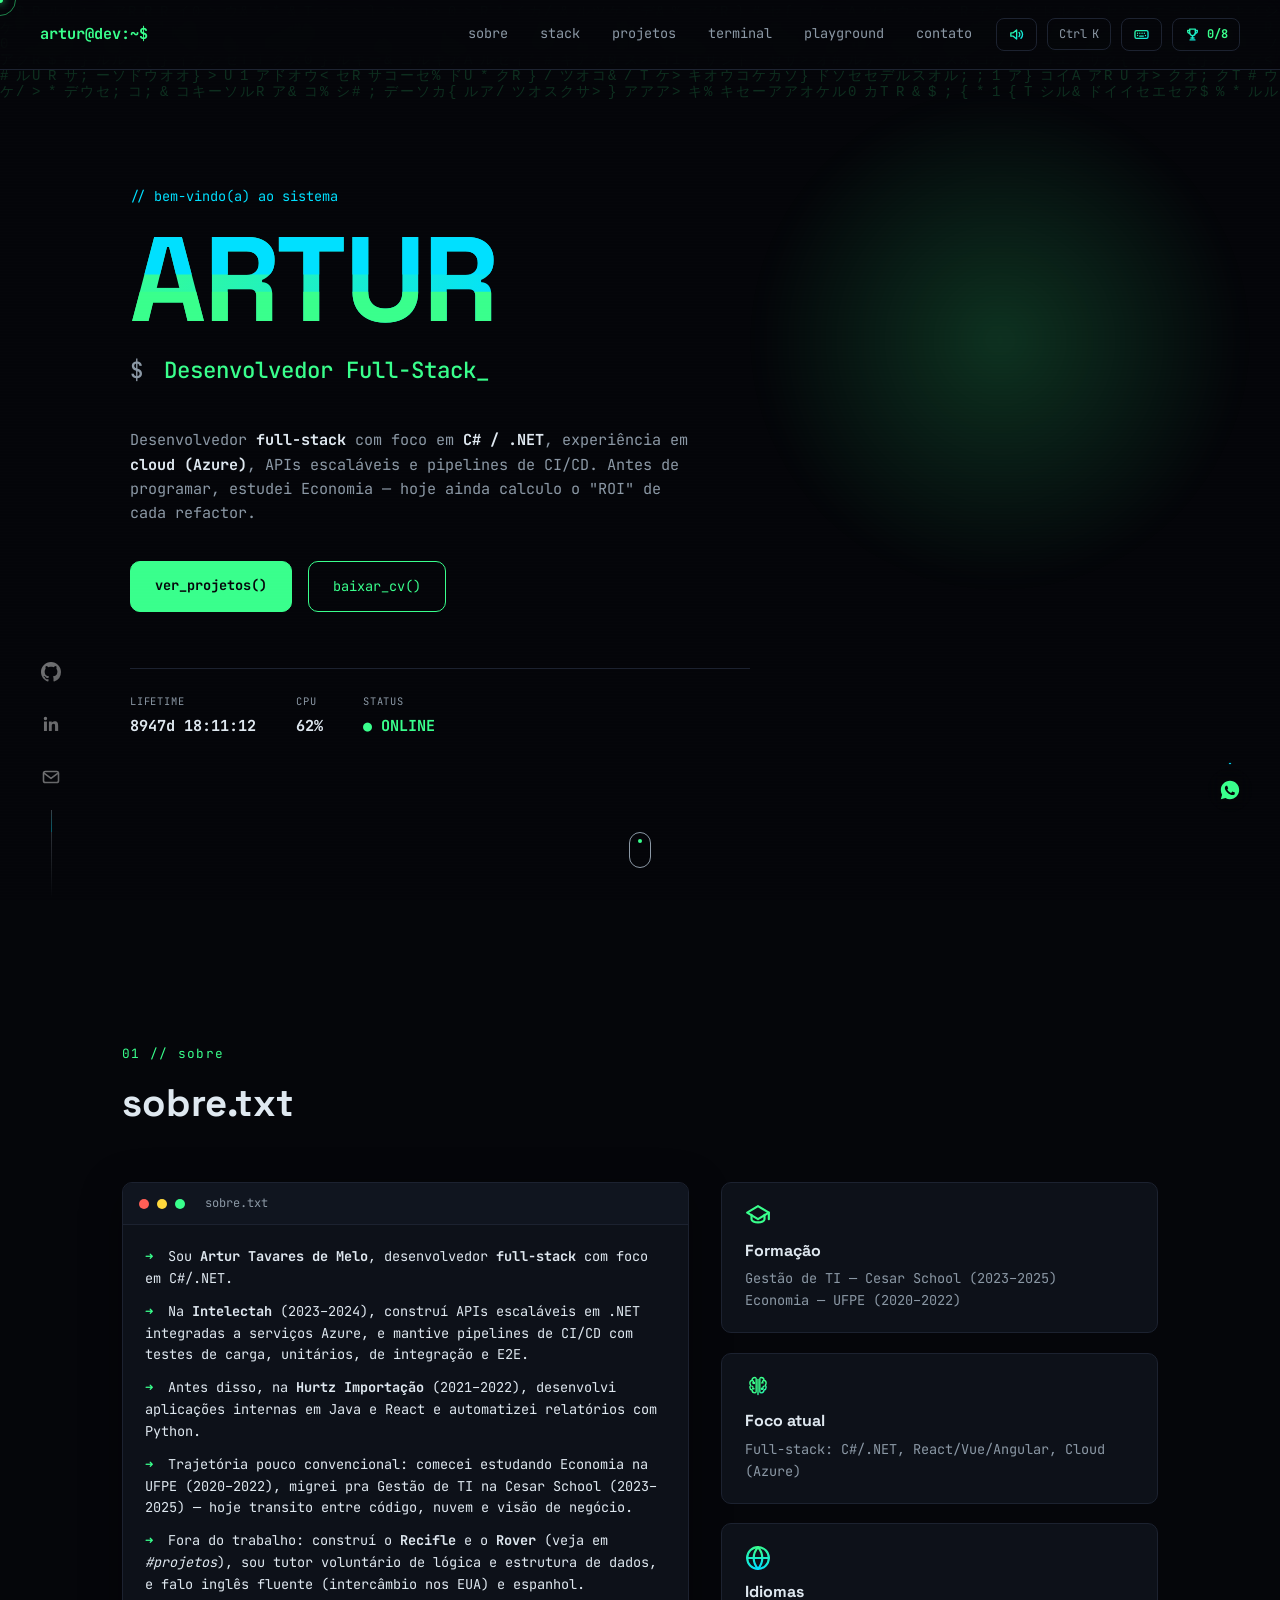
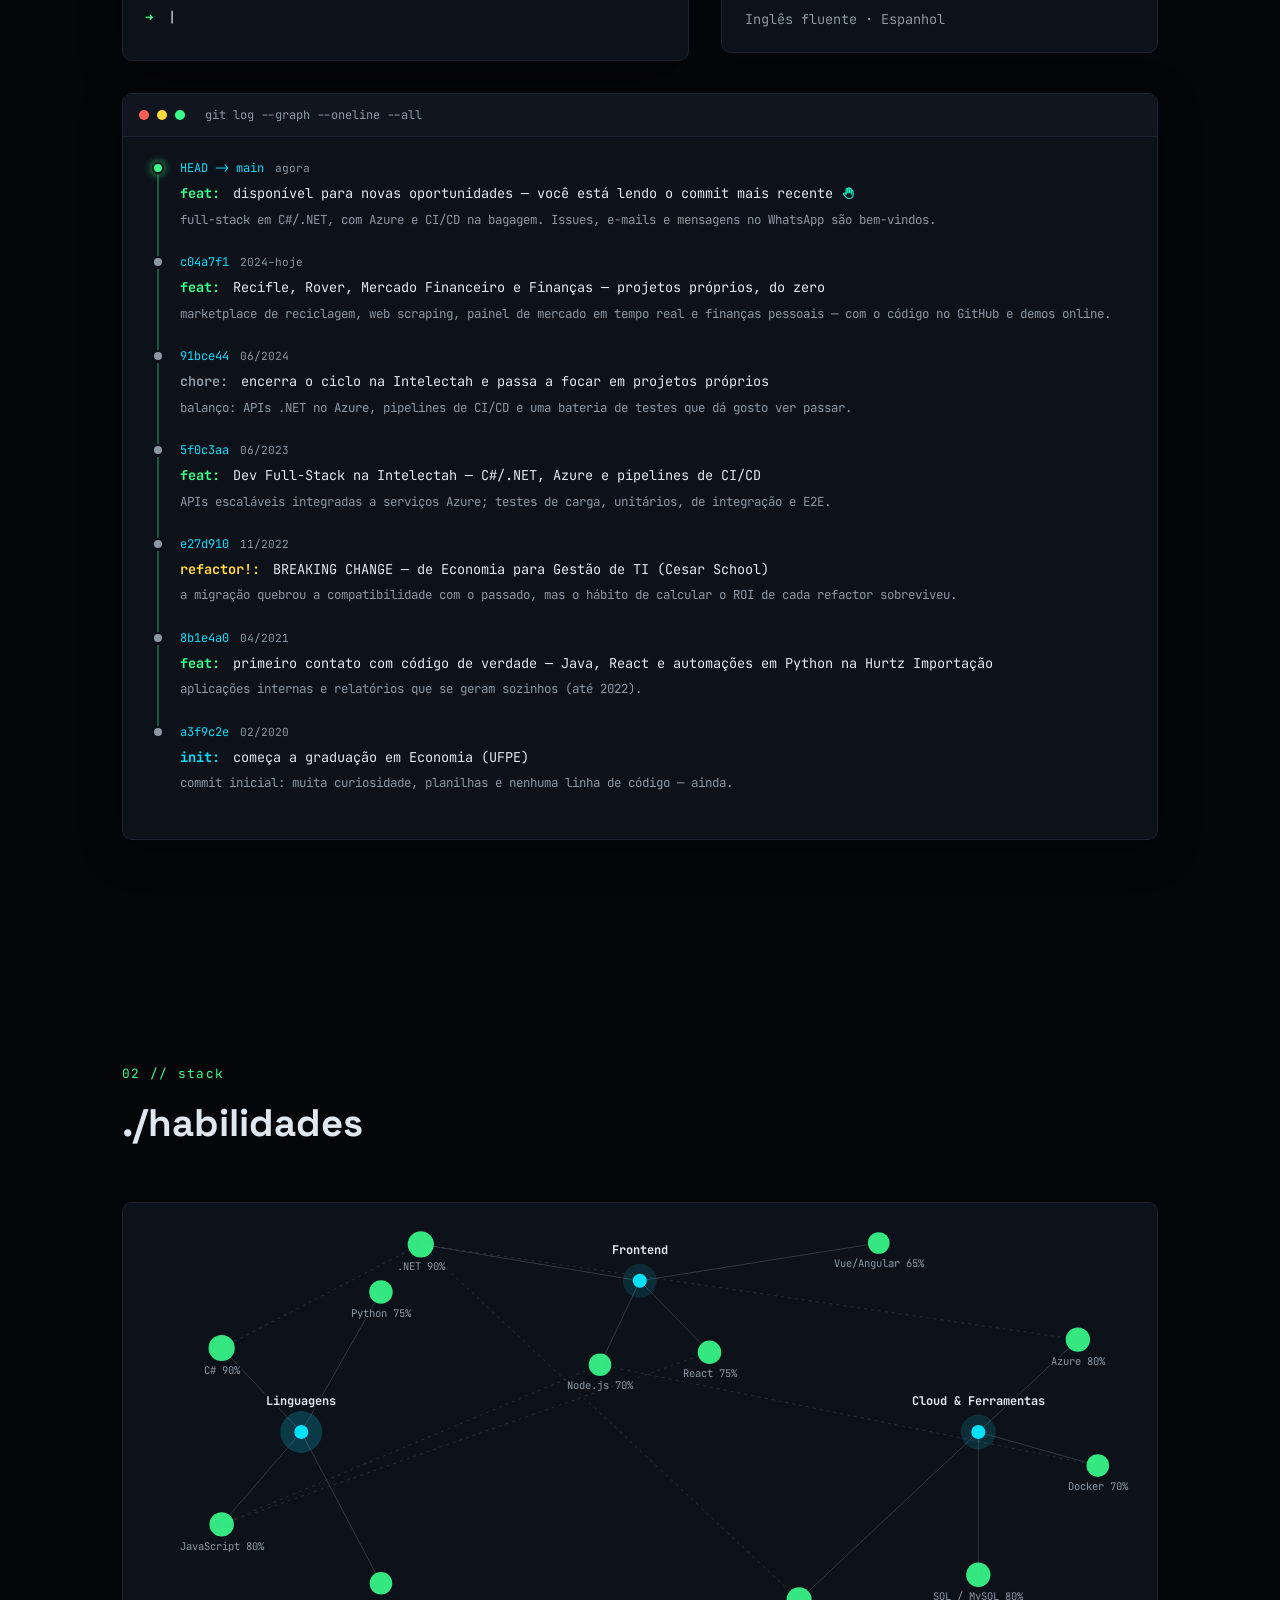
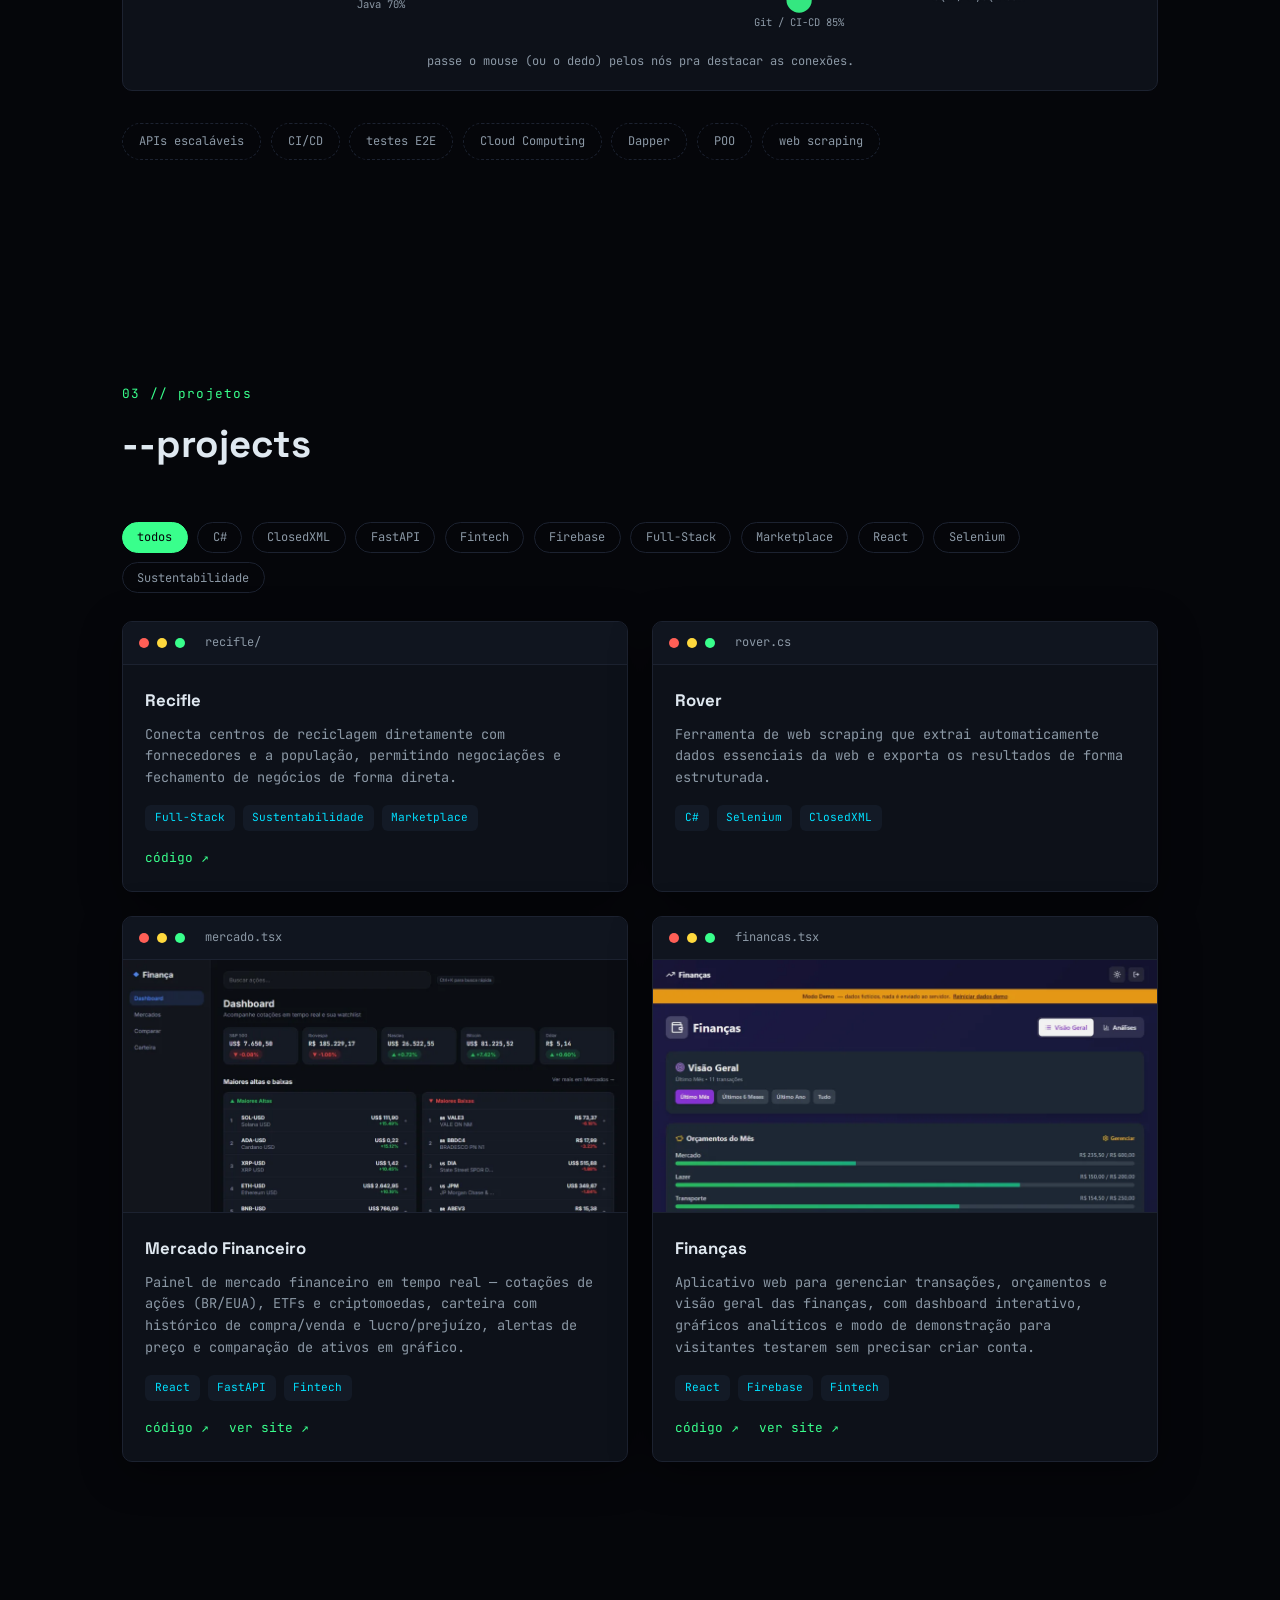
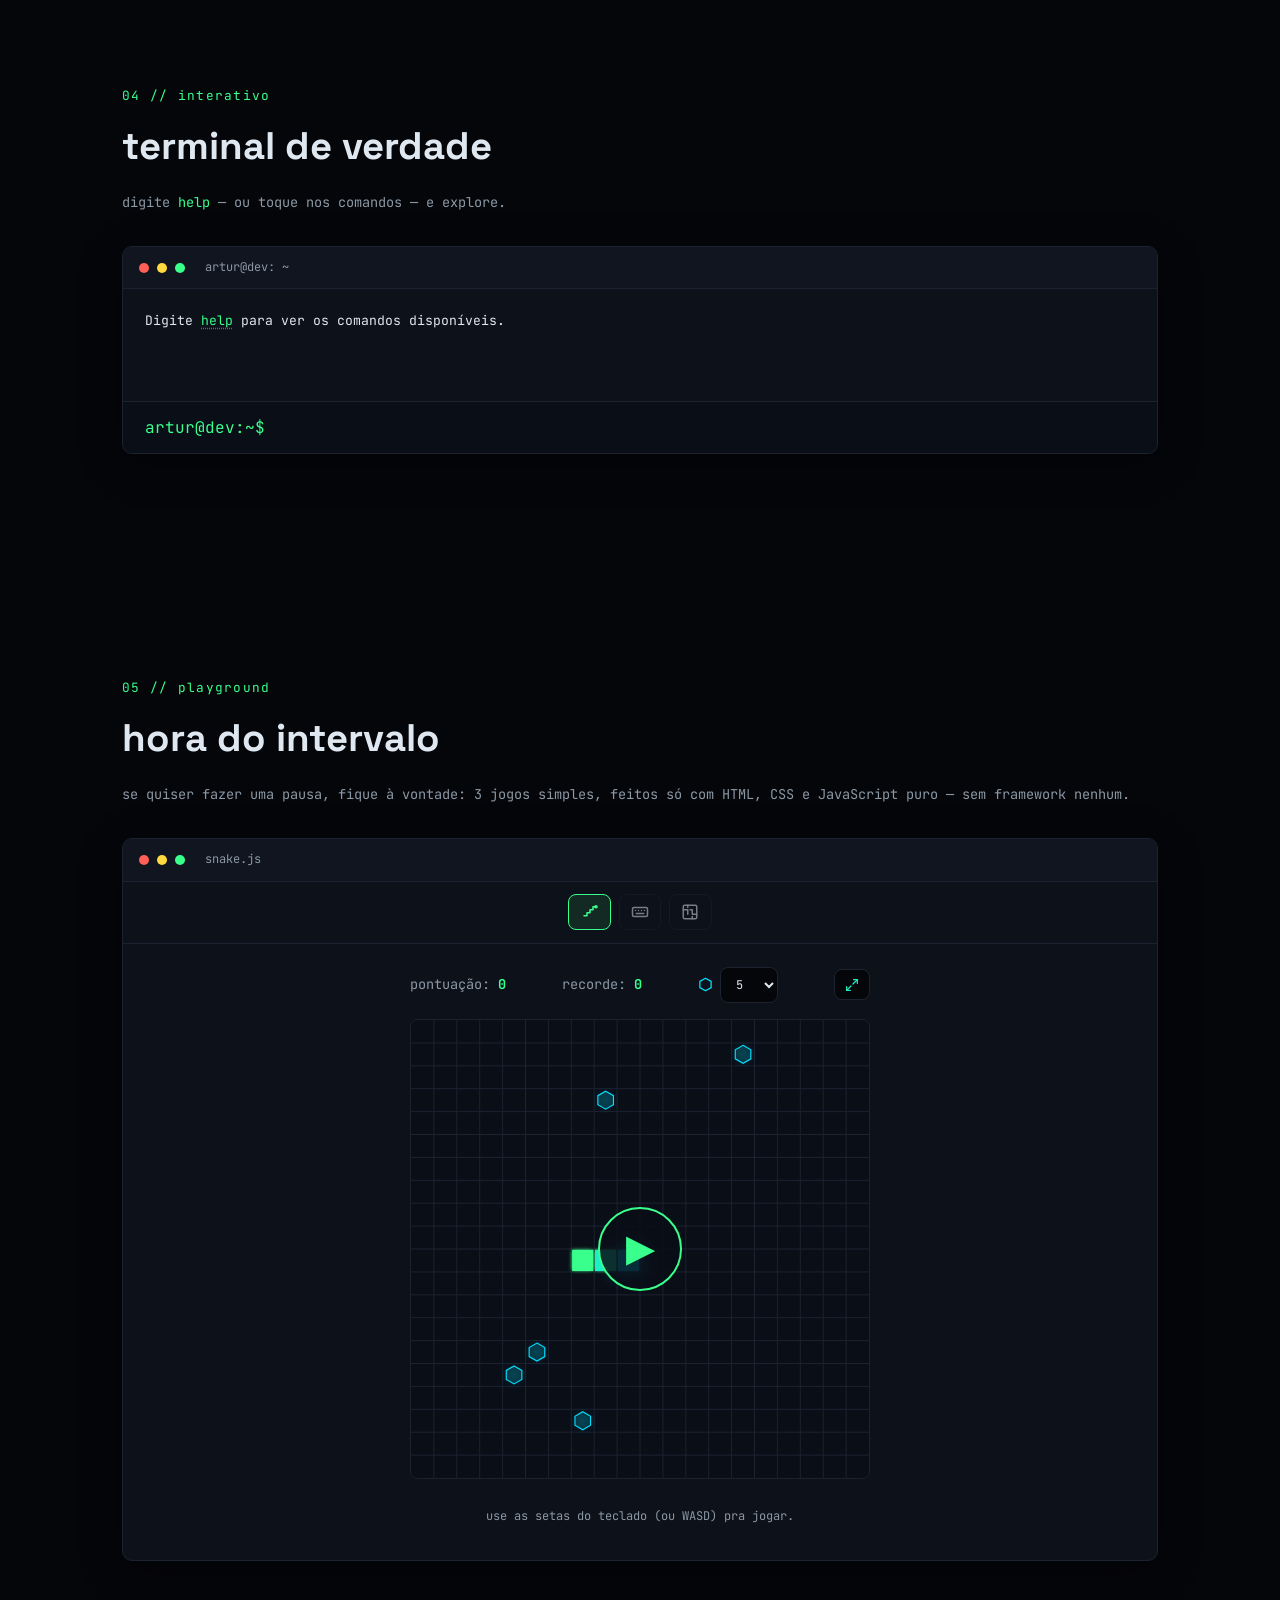
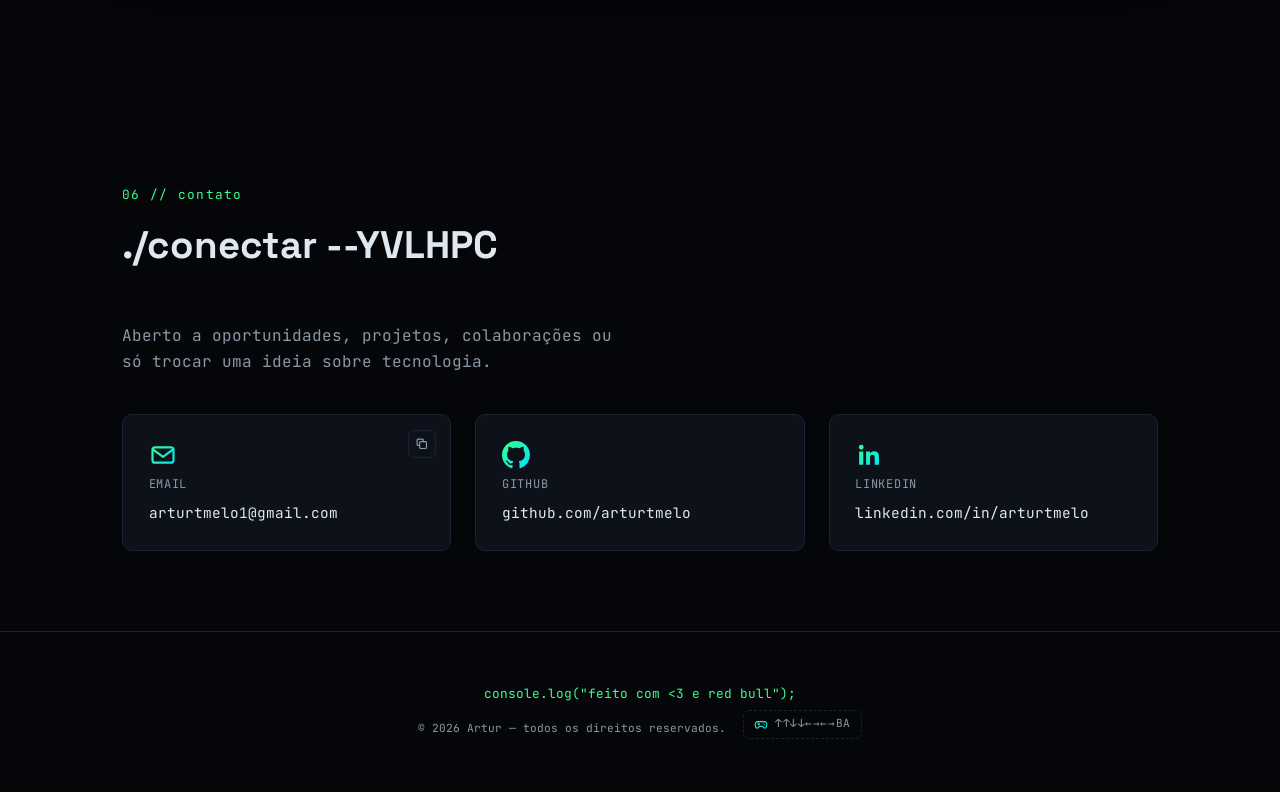
==== commit 7554ec59: "Terminal rewrite (no snake/hack, many new commands), richer git log, custom side icons, near-still g" ====
--- a/index.html
+++ b/index.html
@@ -131,14 +131,17 @@
 
 <!-- FIXED SOCIAL SIDEBAR -->
 <nav class="side-links" aria-label="redes sociais">
-  <a href="https://github.com/arturtmelo/" target="_blank" rel="noopener" aria-label="GitHub" title="GitHub">
-    <svg width="20" height="20" viewBox="0 0 16 16" fill="currentColor" aria-hidden="true"><path d="M8 0C3.58 0 0 3.58 0 8c0 3.54 2.29 6.53 5.47 7.59.4.07.55-.17.55-.38 0-.19-.01-.82-.01-1.49-2.01.37-2.53-.49-2.69-.94-.09-.23-.48-.94-.82-1.13-.28-.15-.68-.52-.01-.53.63-.01 1.08.58 1.23.82.72 1.21 1.87.87 2.33.66.07-.52.28-.87.51-1.07-1.78-.2-3.64-.89-3.64-3.95 0-.87.31-1.59.82-2.15-.08-.2-.36-1.02.08-2.12 0 0 .67-.21 2.2.82.64-.18 1.32-.27 2-.27.68 0 1.36.09 2 .27 1.53-1.04 2.2-.82 2.2-.82.44 1.1.16 1.92.08 2.12.51.56.82 1.27.82 2.15 0 3.07-1.87 3.75-3.65 3.95.29.25.54.73.54 1.48 0 1.07-.01 1.93-.01 2.2 0 .21.15.46.55.38A8.01 8.01 0 0016 8c0-4.42-3.58-8-8-8z"/></svg>
+  <a class="side-link" href="https://github.com/arturtmelo/" target="_blank" rel="noopener" aria-label="GitHub">
+    <span class="ui-icon ui-icon--github" aria-hidden="true"></span>
+    <span class="side-link__label" aria-hidden="true">github.com/arturtmelo</span>
   </a>
-  <a href="https://www.linkedin.com/in/arturtmelo/" target="_blank" rel="noopener" aria-label="LinkedIn" title="LinkedIn">
-    <svg width="20" height="20" viewBox="0 0 24 24" fill="currentColor" aria-hidden="true"><path d="M20.45 20.45h-3.56v-5.57c0-1.33-.03-3.04-1.85-3.04-1.85 0-2.14 1.45-2.14 2.94v5.67H9.49V9h3.41v1.56h.05c.48-.9 1.64-1.85 3.38-1.85 3.6 0 4.27 2.37 4.27 5.46v6.28zM5.34 7.43a2.07 2.07 0 11.02-4.14 2.07 2.07 0 01-.02 4.14zM7.11 20.45H3.56V9h3.55v11.45z"/></svg>
+  <a class="side-link" href="https://www.linkedin.com/in/arturtmelo/" target="_blank" rel="noopener" aria-label="LinkedIn">
+    <span class="ui-icon ui-icon--linkedin" aria-hidden="true"></span>
+    <span class="side-link__label" aria-hidden="true">linkedin.com/in/arturtmelo</span>
   </a>
-  <a href="mailto:arturtmelo1@gmail.com" aria-label="Email" title="Email">
-    <svg width="20" height="20" viewBox="0 0 24 24" fill="currentColor" aria-hidden="true"><path d="M3 5h18a1 1 0 011 1v12a1 1 0 01-1 1H3a1 1 0 01-1-1V6a1 1 0 011-1zm18 2.24-8.4 6.1a1 1 0 01-1.18 0L2 7.24V18h20V7.24zM3.4 6l8.6 6.24L20.6 6H3.4z"/></svg>
+  <a class="side-link" href="mailto:arturtmelo1@gmail.com" aria-label="Email">
+    <span class="ui-icon ui-icon--mail" aria-hidden="true"></span>
+    <span class="side-link__label" aria-hidden="true">arturtmelo1@gmail.com</span>
   </a>
   <span class="side-links__line" aria-hidden="true"></span>
 </nav>
@@ -283,42 +286,48 @@
             <span class="git-log__node"><span class="git-log__dot"></span></span>
             <div class="git-log__info">
               <p class="git-log__meta"><code class="git-log__hash">HEAD -&gt; main</code><span class="git-log__date">agora</span></p>
-              <p class="git-log__msg"><span class="git-log__tag git-log__tag--feat">feat:</span> você está lendo o commit mais recente <span class="ui-icon ui-icon--hand" aria-hidden="true"></span></p>
+              <p class="git-log__msg"><span class="git-log__tag git-log__tag--feat">feat:</span> disponível para novas oportunidades — você está lendo o commit mais recente <span class="ui-icon ui-icon--hand" aria-hidden="true"></span></p>
+              <p class="git-log__detail">full-stack em C#/.NET, com Azure e CI/CD na bagagem. Issues, e-mails e mensagens no WhatsApp são bem-vindos.</p>
             </div>
           </li>
           <li class="git-log__commit">
             <span class="git-log__node"><span class="git-log__dot"></span></span>
             <div class="git-log__info">
               <p class="git-log__meta"><code class="git-log__hash">c04a7f1</code><span class="git-log__date">2024–hoje</span></p>
-              <p class="git-log__msg"><span class="git-log__tag git-log__tag--feat">feat:</span> Recifle e Rover — dois projetos próprios, do zero</p>
+              <p class="git-log__msg"><span class="git-log__tag git-log__tag--feat">feat:</span> Recifle, Rover, Mercado Financeiro e Finanças — projetos próprios, do zero</p>
+              <p class="git-log__detail">marketplace de reciclagem, web scraping, painel de mercado em tempo real e finanças pessoais — com o código no GitHub e demos online.</p>
             </div>
           </li>
           <li class="git-log__commit">
             <span class="git-log__node"><span class="git-log__dot"></span></span>
             <div class="git-log__info">
               <p class="git-log__meta"><code class="git-log__hash">91bce44</code><span class="git-log__date">06/2024</span></p>
-              <p class="git-log__msg"><span class="git-log__tag git-log__tag--chore">chore:</span> encerra ciclo na Intelectah, foca em projetos próprios</p>
+              <p class="git-log__msg"><span class="git-log__tag git-log__tag--chore">chore:</span> encerra o ciclo na Intelectah e passa a focar em projetos próprios</p>
+              <p class="git-log__detail">balanço: APIs .NET no Azure, pipelines de CI/CD e uma bateria de testes que dá gosto ver passar.</p>
             </div>
           </li>
           <li class="git-log__commit">
             <span class="git-log__node"><span class="git-log__dot"></span></span>
             <div class="git-log__info">
               <p class="git-log__meta"><code class="git-log__hash">5f0c3aa</code><span class="git-log__date">06/2023</span></p>
-              <p class="git-log__msg"><span class="git-log__tag git-log__tag--feat">feat:</span> Dev Full-Stack na Intelectah — C#/.NET, Azure, pipelines de CI/CD</p>
+              <p class="git-log__msg"><span class="git-log__tag git-log__tag--feat">feat:</span> Dev Full-Stack na Intelectah — C#/.NET, Azure e pipelines de CI/CD</p>
+              <p class="git-log__detail">APIs escaláveis integradas a serviços Azure; testes de carga, unitários, de integração e E2E.</p>
             </div>
           </li>
           <li class="git-log__commit">
             <span class="git-log__node"><span class="git-log__dot"></span></span>
             <div class="git-log__info">
               <p class="git-log__meta"><code class="git-log__hash">e27d910</code><span class="git-log__date">11/2022</span></p>
-              <p class="git-log__msg"><span class="git-log__tag git-log__tag--refactor">refactor!:</span> BREAKING CHANGE — migra de Economia pra Ciência da Computação (Gestão de TI, Cesar School)</p>
+              <p class="git-log__msg"><span class="git-log__tag git-log__tag--refactor">refactor!:</span> BREAKING CHANGE — de Economia para Gestão de TI (Cesar School)</p>
+              <p class="git-log__detail">a migração quebrou a compatibilidade com o passado, mas o hábito de calcular o ROI de cada refactor sobreviveu.</p>
             </div>
           </li>
           <li class="git-log__commit">
             <span class="git-log__node"><span class="git-log__dot"></span></span>
             <div class="git-log__info">
               <p class="git-log__meta"><code class="git-log__hash">8b1e4a0</code><span class="git-log__date">04/2021</span></p>
-              <p class="git-log__msg"><span class="git-log__tag git-log__tag--feat">feat:</span> primeiro contato com código de verdade — automações em Python na Hurtz Importação</p>
+              <p class="git-log__msg"><span class="git-log__tag git-log__tag--feat">feat:</span> primeiro contato com código de verdade — Java, React e automações em Python na Hurtz Importação</p>
+              <p class="git-log__detail">aplicações internas e relatórios que se geram sozinhos (até 2022).</p>
             </div>
           </li>
           <li class="git-log__commit git-log__commit--root">
@@ -326,6 +335,7 @@
             <div class="git-log__info">
               <p class="git-log__meta"><code class="git-log__hash">a3f9c2e</code><span class="git-log__date">02/2020</span></p>
               <p class="git-log__msg"><span class="git-log__tag git-log__tag--init">init:</span> começa a graduação em Economia (UFPE)</p>
+              <p class="git-log__detail">commit inicial: muita curiosidade, planilhas e nenhuma linha de código — ainda.</p>
             </div>
           </li>
         </ul>
@@ -441,7 +451,7 @@
   <section id="terminal" class="section terminal-section">
     <p class="section__tag">04 // interativo</p>
     <h2 class="section__title">terminal de verdade</h2>
-    <p class="terminal-section__hint">digite <code>help</code> e explore.</p>
+    <p class="terminal-section__hint">digite <code>help</code> — ou toque nos comandos — e explore.</p>
 
     <div class="terminal-window terminal-window--big reveal" id="fakeTerminal">
       <div class="terminal-window__bar">
@@ -449,7 +459,7 @@
         <span class="terminal-window__title">artur@dev: ~</span>
       </div>
       <div class="terminal-window__body terminal-window__body--interactive" id="termOutput" aria-live="polite">
-        <p>Digite <span class="accent">help</span> para ver os comandos disponíveis.</p>
+        <p>Digite <button type="button" class="term-cmd" data-cmd="help">help</button> para ver os comandos disponíveis.</p>
       </div>
       <form class="terminal-input-row" id="termForm">
         <span class="prompt">artur@dev:~$</span>
--- a/css/style.css
+++ b/css/style.css
@@ -439,25 +439,84 @@
   display: flex;
   flex-direction: column;
   align-items: center;
-  gap: 1.3rem;
-}
-.side-links a {
-  color: var(--muted);
-  display: flex;
-  transition: color .2s ease, transform .2s ease;
-}
-.side-links a:hover { color: var(--green); transform: translateY(-3px); }
+  gap: .9rem;
+}
+.side-link {
+  position: relative;
+  display: flex;
+  align-items: center;
+  justify-content: center;
+  width: 38px;
+  height: 38px;
+  border-radius: 10px;
+  transition: transform .2s ease;
+}
+/* the shared themed icons (green to cyan), muted until you point at one */
+.side-link .ui-icon {
+  width: 20px;
+  height: 20px;
+  vertical-align: 0;
+  opacity: .55;
+  filter: grayscale(1);
+  transition: opacity .2s ease, filter .25s ease, transform .2s ease;
+}
+.side-link:hover, .side-link:focus-visible { transform: translateY(-3px); }
+.side-link:hover .ui-icon, .side-link:focus-visible .ui-icon {
+  opacity: 1;
+  filter: drop-shadow(0 0 6px rgba(var(--cyan-rgb), .75));
+  transform: scale(1.12);
+}
+/* what the link points at, slid out from beside the icon */
+.side-link__label {
+  position: absolute;
+  left: calc(100% + .45rem);
+  top: 50%;
+  padding: .3rem .65rem;
+  background: rgba(10, 14, 23, .94);
+  border: 1px solid var(--border);
+  border-radius: 6px;
+  color: var(--text);
+  font-family: var(--font-mono);
+  font-size: .7rem;
+  white-space: nowrap;
+  opacity: 0;
+  pointer-events: none;
+  transform: translate(-6px, -50%);
+  transition: opacity .18s ease, transform .18s ease, border-color .18s ease;
+}
+.side-link:hover .side-link__label, .side-link:focus-visible .side-link__label {
+  opacity: 1;
+  border-color: rgba(var(--cyan-rgb), .55);
+  transform: translate(0, -50%);
+}
 .side-links__line {
+  position: relative;
   width: 1px;
   height: 90px;
   background: linear-gradient(var(--muted), transparent);
   opacity: .4;
+  overflow: hidden;
+}
+/* a small pulse of light travels up the line, like a signal heading for the icons */
+.side-links__line::after {
+  content: '';
+  position: absolute;
+  left: 0;
+  width: 1px;
+  height: 22px;
+  background: linear-gradient(transparent, var(--cyan));
+  animation: sideSignal 4.8s linear infinite;
+}
+@keyframes sideSignal {
+  from { top: 100%; }
+  to { top: -22px; }
 }
 @media (max-width: 900px) {
   .side-links { display: none; }
 }
 @media (prefers-reduced-motion: reduce) {
-  .side-links a { transition: none; }
+  .side-link, .side-link .ui-icon, .side-link__label { transition: none; }
+  .side-links__line::after { animation: none; display: none; }
 }
 
 /* ---------- back to top ---------- */
@@ -887,7 +946,8 @@
    differently — and on its own clock — so they never move in lockstep:
    formação  → a narrow cyan highlight sweeps across, then rests (10s)
    foco atual → a cyan glow drifts around inside, like a signal (14s)
-   idiomas   → a conic color wheel turns slowly (30s), on a 96s globe spin */
+   idiomas   → a conic color wheel turns very slowly (150s), on a globe that takes ten
+               minutes a turn — it all but stands still */
 .fact-card__icon--gradcap {
   background: linear-gradient(115deg, var(--green) 0%, var(--green) 43%, var(--cyan) 50%, var(--green) 57%, var(--green) 100%);
   background-size: 300% 100%;
@@ -901,7 +961,7 @@
 .fact-card__icon--globe {
   background: conic-gradient(from var(--globe-angle), var(--green), var(--cyan), var(--green));
   background-size: 100% 100%;
-  animation: globeHue 30s linear infinite, globeSpin 96s linear infinite;
+  animation: globeHue 150s linear infinite, globeSpin 600s linear infinite;
 }
 /* registered so the conic gradient's start angle can animate; without support
    it just stays a static color wheel */
@@ -982,6 +1042,7 @@
 .git-log__hash { color: var(--cyan); font-size: .75rem; }
 .git-log__date { color: var(--muted); font-size: .7rem; }
 .git-log__msg { margin: 0; font-size: .85rem; color: var(--text); }
+.git-log__detail { margin: .3rem 0 0; font-size: .78rem; line-height: 1.55; color: var(--muted); }
 .git-log__tag { font-weight: 700; margin-right: .3rem; }
 .git-log__tag--feat { color: var(--green); }
 .git-log__tag--refactor { color: var(--yellow); }
@@ -1124,6 +1185,37 @@
   color: var(--text);
   font-family: var(--font-mono);
   font-size: .85rem;
+}
+
+/* ---------- terminal replies: tappable commands, tidy rows ---------- */
+.term-cmd {
+  padding: 0;
+  background: none;
+  border: 0;
+  font: inherit;
+  color: var(--green);
+  cursor: pointer;
+  text-decoration: underline dotted;
+  text-decoration-color: rgba(var(--green-rgb), .5);
+  text-underline-offset: 3px;
+}
+.term-cmd:hover { color: var(--cyan); text-decoration-color: currentColor; }
+@media (pointer: coarse) {
+  .term-cmd { padding: .45rem .1rem; }
+}
+.term-line { display: block; }
+.term-chips { display: flex; flex-wrap: wrap; gap: .1rem 1.1rem; }
+.term-nowrap { white-space: nowrap; }
+.term-gap { display: block; height: .5rem; }
+.term-row { display: flex; gap: .8rem; margin-bottom: .15rem; }
+.term-label { flex: 0 0 6.6rem; color: var(--muted); }
+.term-value { flex: 1; min-width: 0; }
+.term-tag { color: var(--cyan); font-size: .75rem; }
+.term-hash { color: var(--cyan); }
+.terminal-window__body--interactive a { color: var(--cyan); text-decoration: underline dotted; text-underline-offset: 3px; }
+@media (max-width: 520px) {
+  .term-row { flex-direction: column; gap: 0; margin-bottom: .4rem; }
+  .term-label { flex-basis: auto; }
 }
 
 /* ---------- contact ---------- */
@@ -2116,6 +2208,7 @@
   .git-log__hash { color: #555 !important; }
   .git-log__date { color: #777 !important; }
   .git-log__msg { color: #111 !important; }
+  .git-log__detail { color: #555 !important; font-size: 8.5pt !important; margin-top: 1pt !important; }
   .git-log__tag--feat, .git-log__tag--refactor, .git-log__tag--chore, .git-log__tag--init { color: #000 !important; }
 
   .projects__grid { display: block !important; }
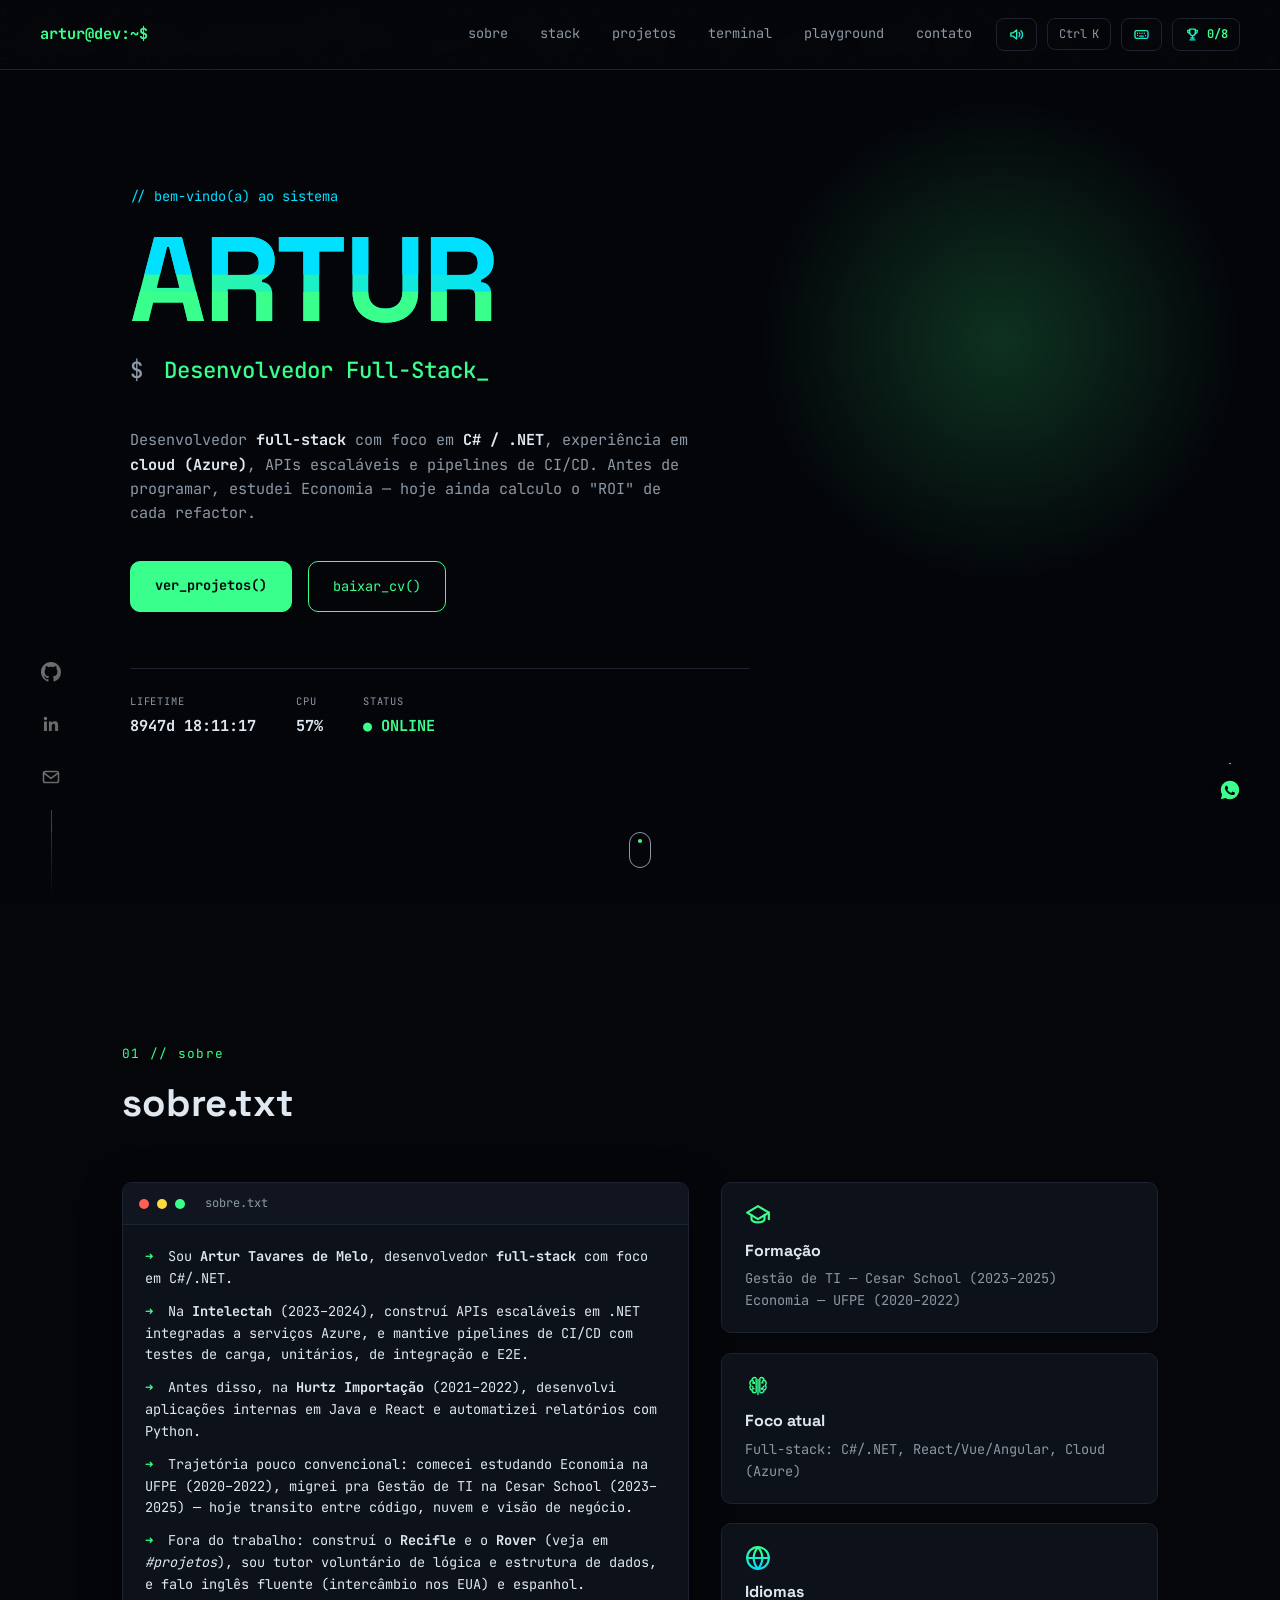
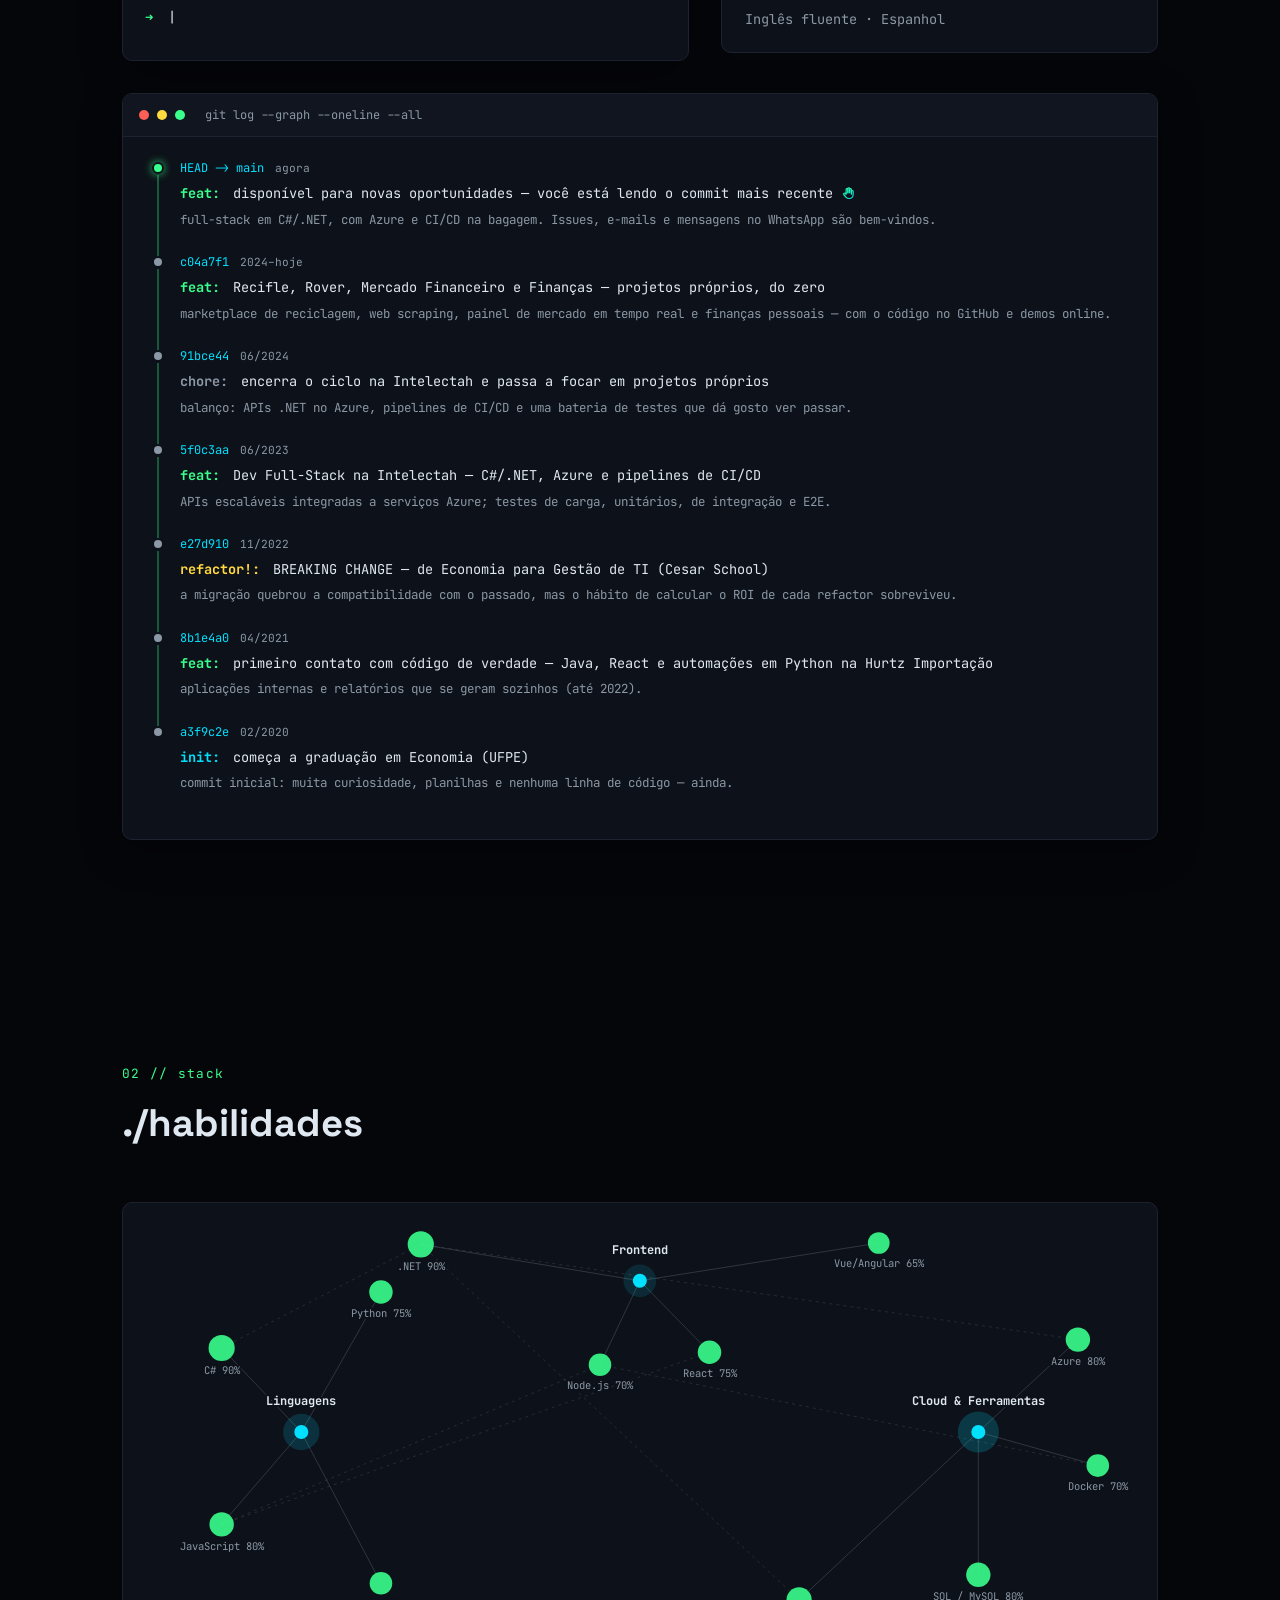
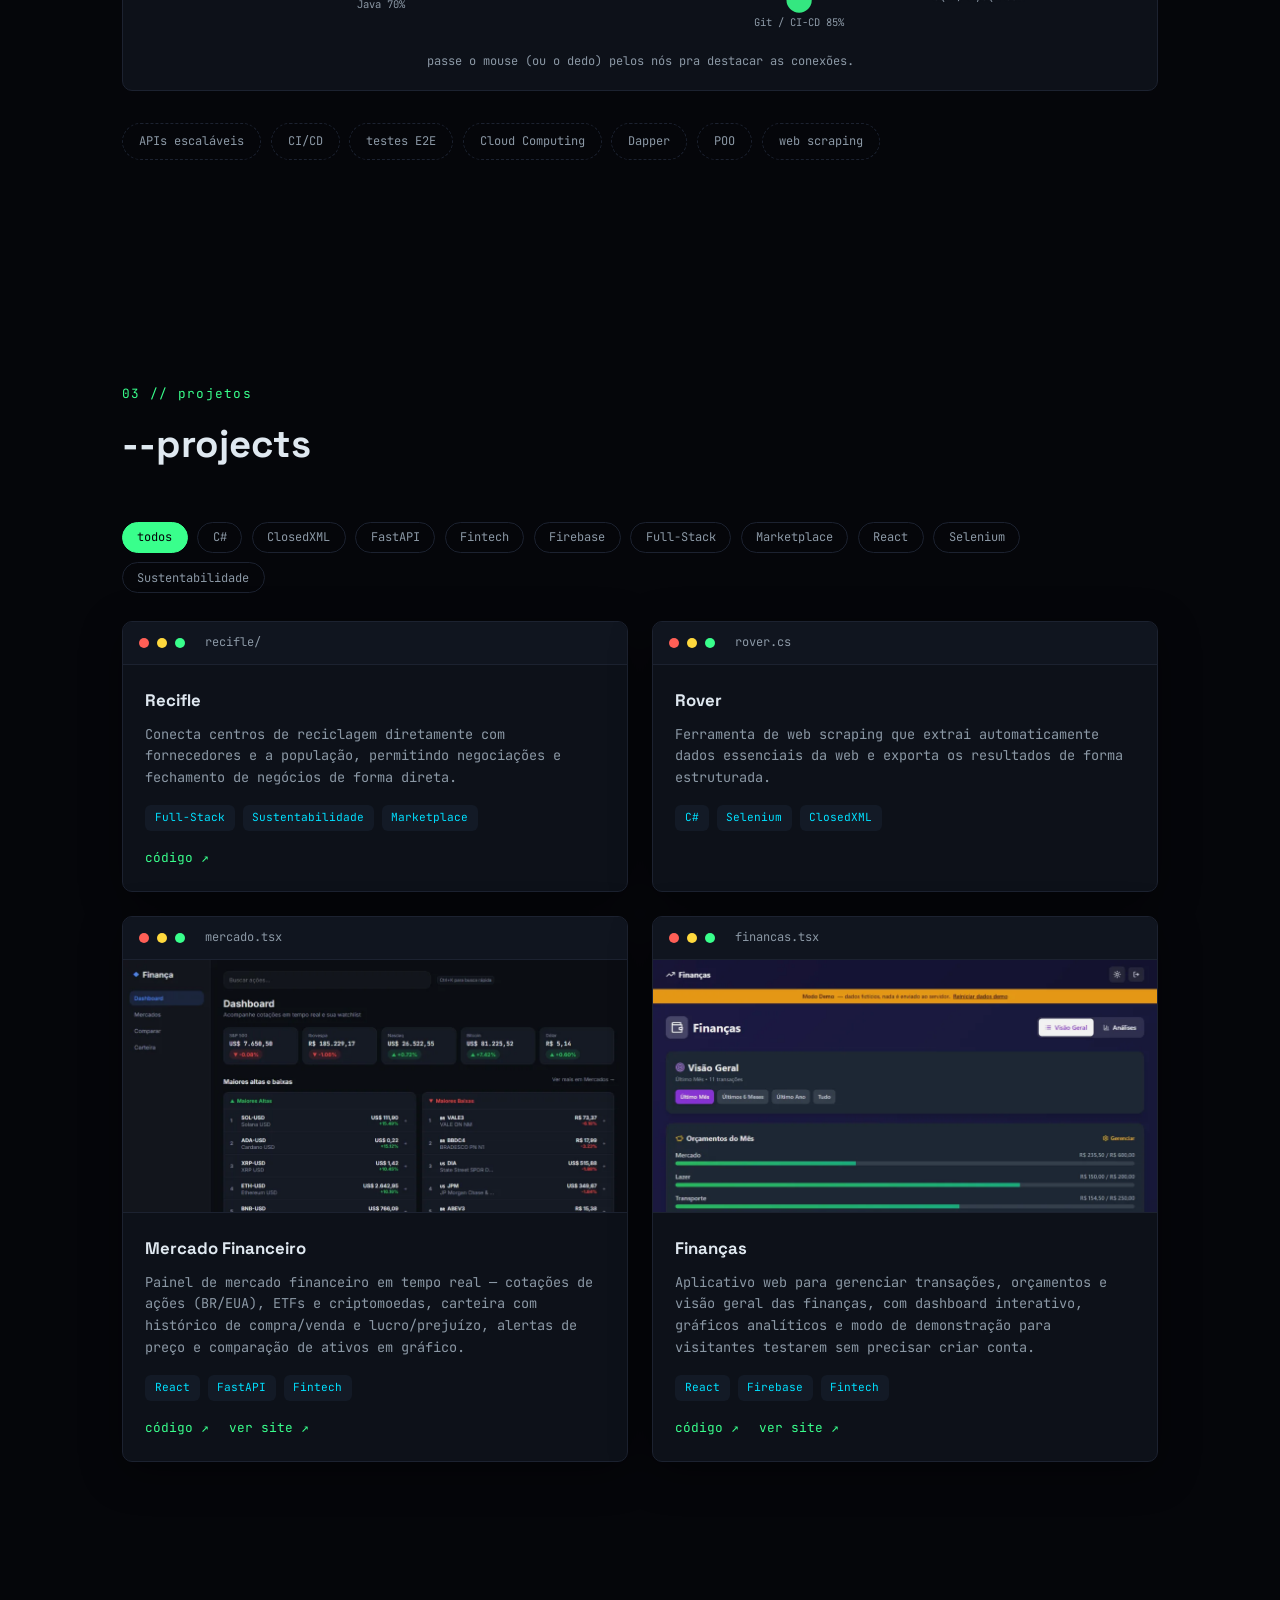
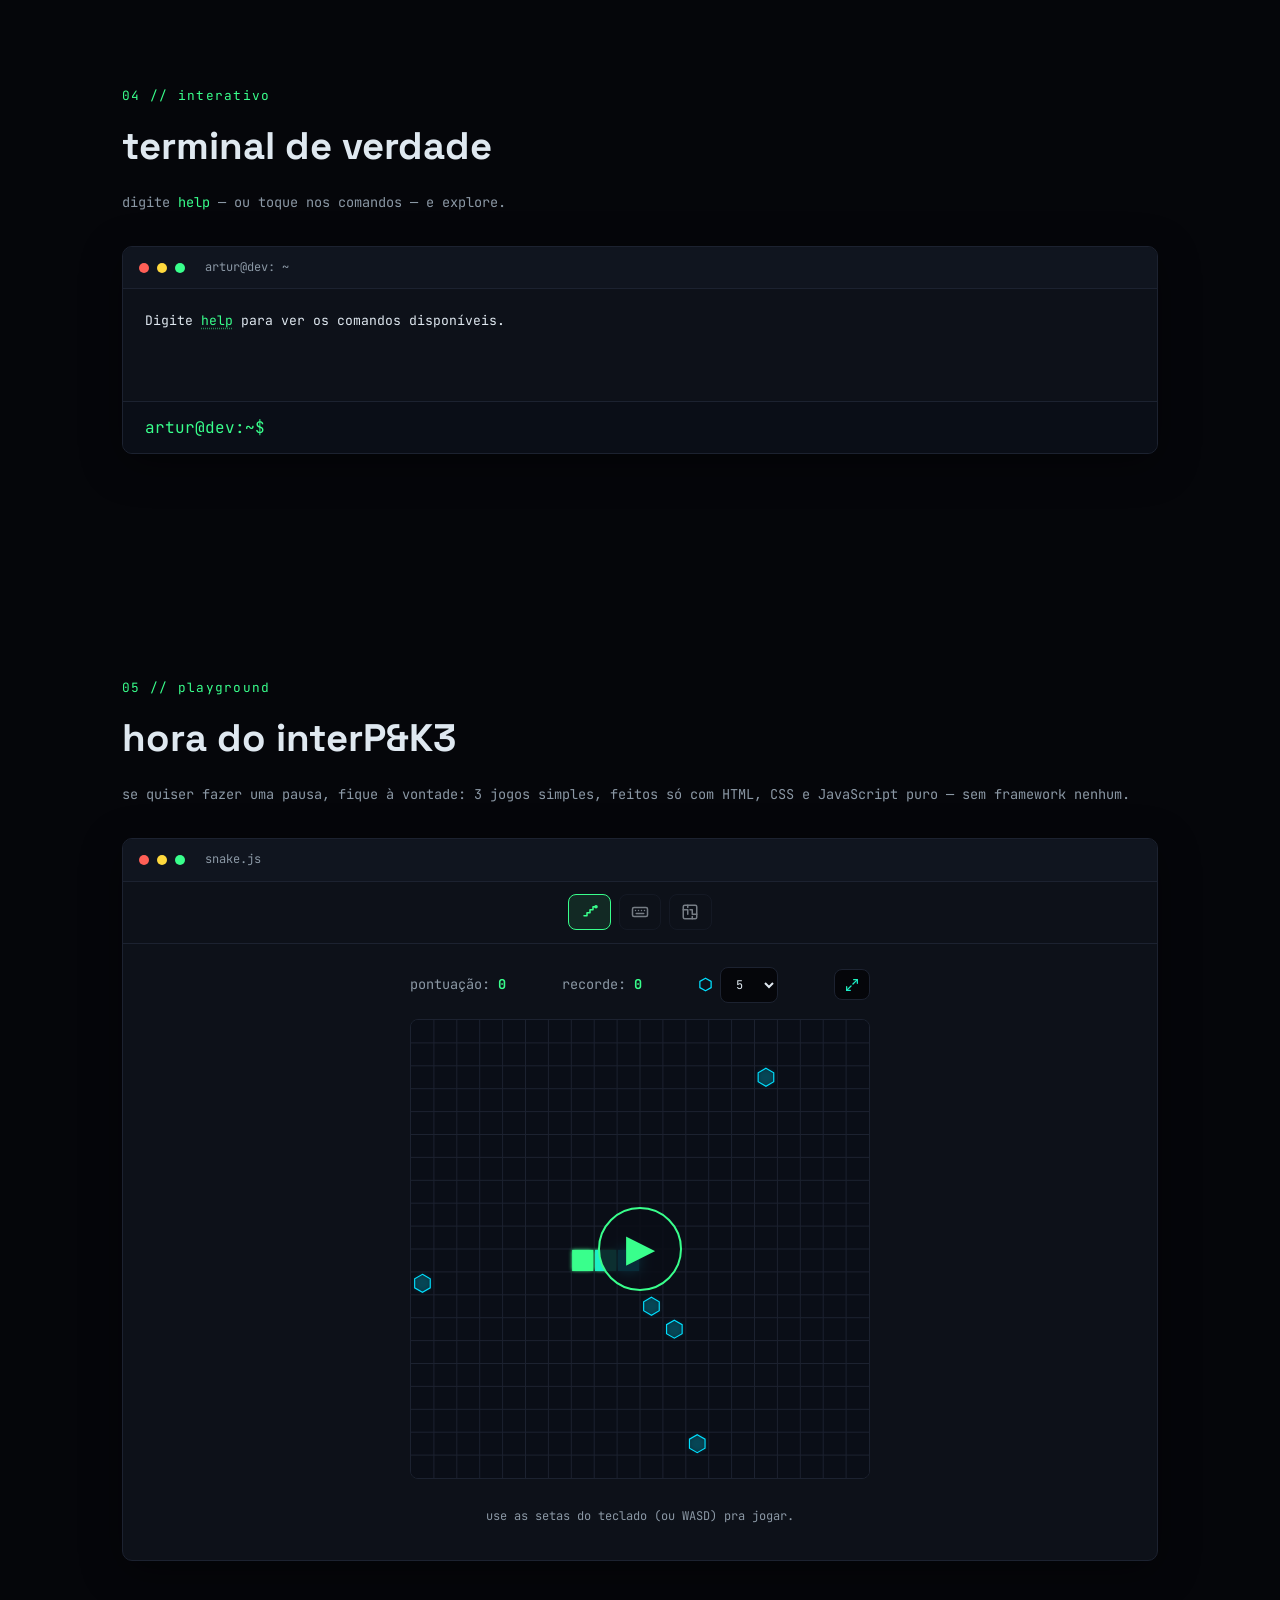
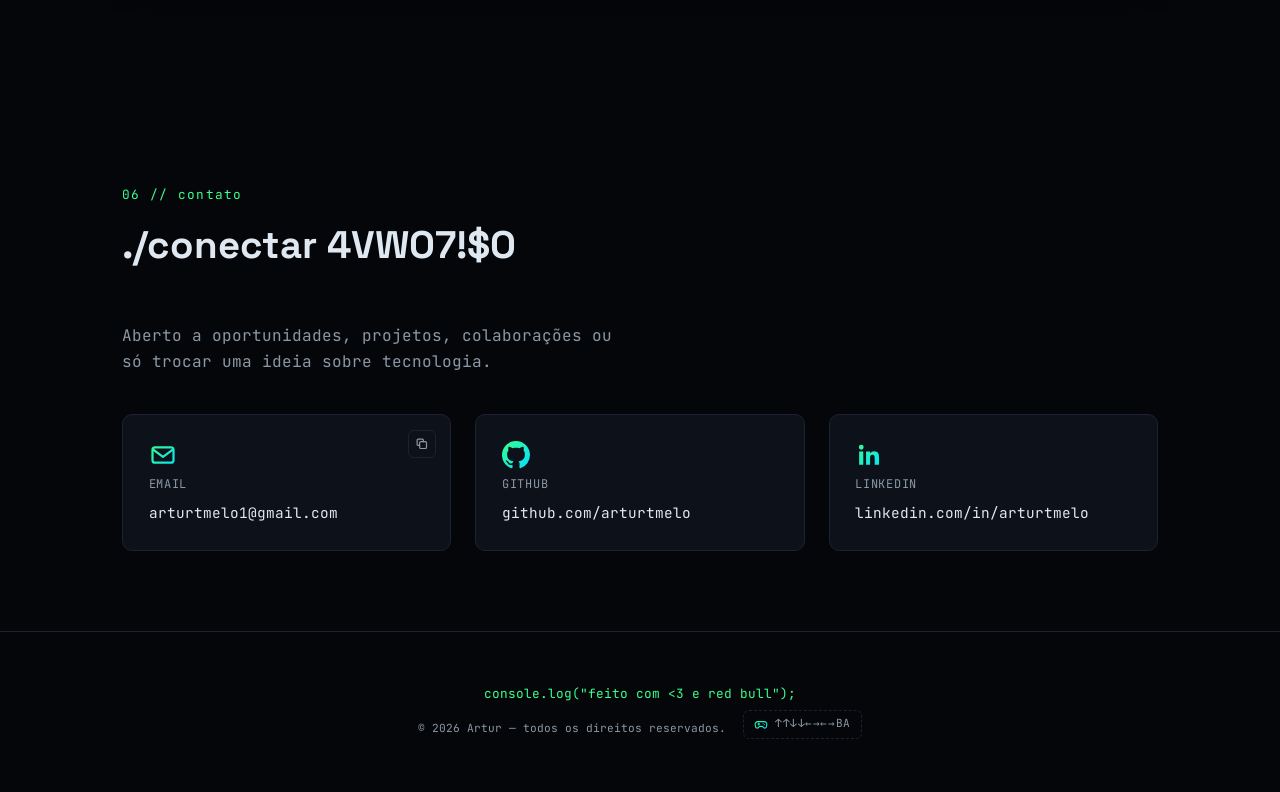
==== commit d9bb24bf: "Polish pass: performance, accessibility, CSP, README Performance - Animate transforms instead of `to" ====
--- a/index.html
+++ b/index.html
@@ -124,7 +124,7 @@
 
 <a href="#main" class="skip-link">pular para o conteúdo</a>
 
-<canvas id="matrix-canvas"></canvas>
+<canvas id="matrix-canvas" aria-hidden="true"></canvas>
 <div class="scanlines"></div>
 <div class="cursor-dot" id="cursorDot"></div>
 <div class="cursor-ring" id="cursorRing"></div>
@@ -146,13 +146,15 @@
   <span class="side-links__line" aria-hidden="true"></span>
 </nav>
 
-<!-- WHATSAPP -->
+<!-- FLOATING SHORTCUTS: WhatsApp + back to top -->
+<aside class="fab-dock" aria-label="atalhos">
 <a href="https://wa.me/5581991276452?text=Ol%C3%A1%2C%20Artur!%20Vi%20seu%20portf%C3%B3lio%20e%20gostaria%20de%20conversar." target="_blank" rel="noopener" class="whatsapp-btn" aria-label="Chamar no WhatsApp">
   <span class="whatsapp-btn__icon" aria-hidden="true"></span>
 </a>
 
 <!-- BACK TO TOP -->
 <button type="button" id="backToTop" class="back-to-top" aria-label="voltar ao topo">↑</button>
+</aside>
 
 <!-- BOOT SCREEN -->
 <div id="boot" class="boot">
@@ -163,7 +165,7 @@
 <!-- NAV -->
 <header class="nav" id="nav">
   <a href="#hero" class="nav__logo" id="logoClick" data-text="artur@dev:~$">artur@dev:~<span class="nav__logo-cursor">$</span></a>
-  <nav class="nav__links">
+  <nav class="nav__links" aria-label="menu principal">
     <a href="#about">sobre</a>
     <a href="#skills">stack</a>
     <a href="#projects">projetos</a>
@@ -171,18 +173,18 @@
     <a href="#playground">playground</a>
     <a href="#contact">contato</a>
   </nav>
-  <button class="nav__burger" id="burger" aria-label="menu">
+  <button class="nav__burger" id="burger" aria-label="menu" aria-expanded="false" aria-controls="navMobile">
     <span></span><span></span><span></span>
   </button>
 </header>
-<div class="nav__mobile" id="navMobile">
+<nav class="nav__mobile" id="navMobile" aria-label="menu principal">
   <a href="#about">sobre</a>
   <a href="#skills">stack</a>
   <a href="#projects">projetos</a>
   <a href="#terminal">terminal</a>
   <a href="#playground">playground</a>
   <a href="#contact">contato</a>
-</div>
+</nav>
 
 <main id="main">
 
@@ -601,7 +603,7 @@
 
 <footer class="footer">
   <p><code>console.log("feito com &lt;3 e red bull");</code></p>
-  <p class="footer__small">&copy; <span id="year"></span> Artur — todos os direitos reservados. <button type="button" class="konami-hint" aria-label="abrir o controle do código Konami" title="toque para abrir o controle"><span class="ui-icon ui-icon--gamepad" aria-hidden="true"></span>↑↑↓↓←→←→BA</button></p>
+  <p class="footer__small">&copy; <span id="year"></span> Artur — todos os direitos reservados. <button type="button" class="konami-hint" aria-label="↑↑↓↓←→←→BA — abrir o controle do código Konami" title="toque para abrir o controle"><span class="ui-icon ui-icon--gamepad" aria-hidden="true"></span>↑↑↓↓←→←→BA</button></p>
 </footer>
 
 <div id="secretOverlay" class="secret-overlay" role="dialog" aria-modal="true" aria-label="Acesso concedido">
--- a/css/style.css
+++ b/css/style.css
@@ -239,12 +239,16 @@
   border-radius: 50%;
   transform: translate(-50%, -50%);
   will-change: transform;
-}
+  /* parked at the corner until the pointer really moves (the script adds .is-live) */
+  opacity: 0;
+  transition: opacity .2s ease;
+}
+.cursor-dot.is-live, .cursor-ring.is-live { opacity: 1; }
 .cursor-dot { width: 6px; height: 6px; background: var(--green); box-shadow: 0 0 8px var(--green); }
 .cursor-ring {
   width: 32px; height: 32px;
   border: 1px solid rgba(57,255,140,.5);
-  transition: width .18s ease, height .18s ease, border-color .18s ease, background .18s ease;
+  transition: width .18s ease, height .18s ease, border-color .18s ease, background .18s ease, opacity .2s ease;
 }
 .cursor-ring.is-active { width: 50px; height: 50px; background: rgba(var(--green-rgb),.08); border-color: var(--cyan); }
 @media (pointer: coarse), (hover: none) {
@@ -410,9 +414,11 @@
   gap: 0;
   z-index: 499;
   transform: translateX(110%);
-  transition: transform .3s ease;
-}
-.nav__mobile.open { transform: translateX(0); }
+  /* closed = out of the tab order and away from screen readers, not just off screen */
+  visibility: hidden;
+  transition: transform .3s ease, visibility 0s linear .3s;
+}
+.nav__mobile.open { transform: translateX(0); visibility: visible; transition: transform .3s ease, visibility 0s; }
 /* padded to a comfortable ~44px tap height (was ~23px) */
 .nav__mobile a { color: var(--muted); font-size: .9rem; padding: .75rem .25rem; }
 
@@ -502,14 +508,15 @@
   content: '';
   position: absolute;
   left: 0;
+  top: 0;
   width: 1px;
   height: 22px;
   background: linear-gradient(transparent, var(--cyan));
   animation: sideSignal 4.8s linear infinite;
 }
 @keyframes sideSignal {
-  from { top: 100%; }
-  to { top: -22px; }
+  from { transform: translateY(90px); }
+  to { transform: translateY(-22px); }
 }
 @media (max-width: 900px) {
   .side-links { display: none; }
@@ -726,7 +733,10 @@
   transform: translateX(-50%);
   animation: scrollDot 1.6s ease infinite;
 }
-@keyframes scrollDot { 0% { top: 6px; opacity: 1; } 70% { top: 20px; opacity: 0; } 100% { opacity: 0; } }
+/* set by the script while the element is scrolled out of view: nothing to animate for nobody */
+.is-offscreen, .is-offscreen::before, .is-offscreen::after,
+.scroll-hint.is-offscreen span::before { animation-play-state: paused !important; }
+@keyframes scrollDot { 0% { transform: translateY(0); opacity: 1; } 70% { transform: translateY(14px); opacity: 0; } 100% { transform: translateY(0); opacity: 0; } }
 
 /* ---------- glitch text ---------- */
 .glitch { position: relative; }
@@ -961,7 +971,7 @@
 .fact-card__icon--globe {
   background: conic-gradient(from var(--globe-angle), var(--green), var(--cyan), var(--green));
   background-size: 100% 100%;
-  animation: globeHue 150s linear infinite, globeSpin 600s linear infinite;
+  animation: globeHue 150s steps(150) infinite, globeSpin 600s linear infinite;
 }
 /* registered so the conic gradient's start angle can animate; without support
    it just stays a static color wheel */
@@ -1312,6 +1322,7 @@
 /* on open it is visible at once, so the close button can take focus straight away */
 .secret-overlay.open { opacity: 1; visibility: visible; transition: opacity .3s ease, visibility 0s; }
 .secret-overlay:not(.open) { pointer-events: none; }
+.secret-overlay:not(.open) .glitch, .secret-overlay:not(.open) .glitch::before, .secret-overlay:not(.open) .glitch::after { animation-play-state: paused; }
 .secret-overlay__content { text-align: center; }
 .secret-overlay__content .glitch {
   font-family: var(--font-display);
@@ -1852,7 +1863,6 @@
 }
 .typing__input:focus { outline: none; }
 .typing__hint { color: var(--muted); font-size: .8rem; text-align: center; max-width: 460px; }
-.typing__done { color: var(--green); font-weight: 700; }
 
 /* ---------- playground: word maze (drag through every square) ---------- */
 .maze {
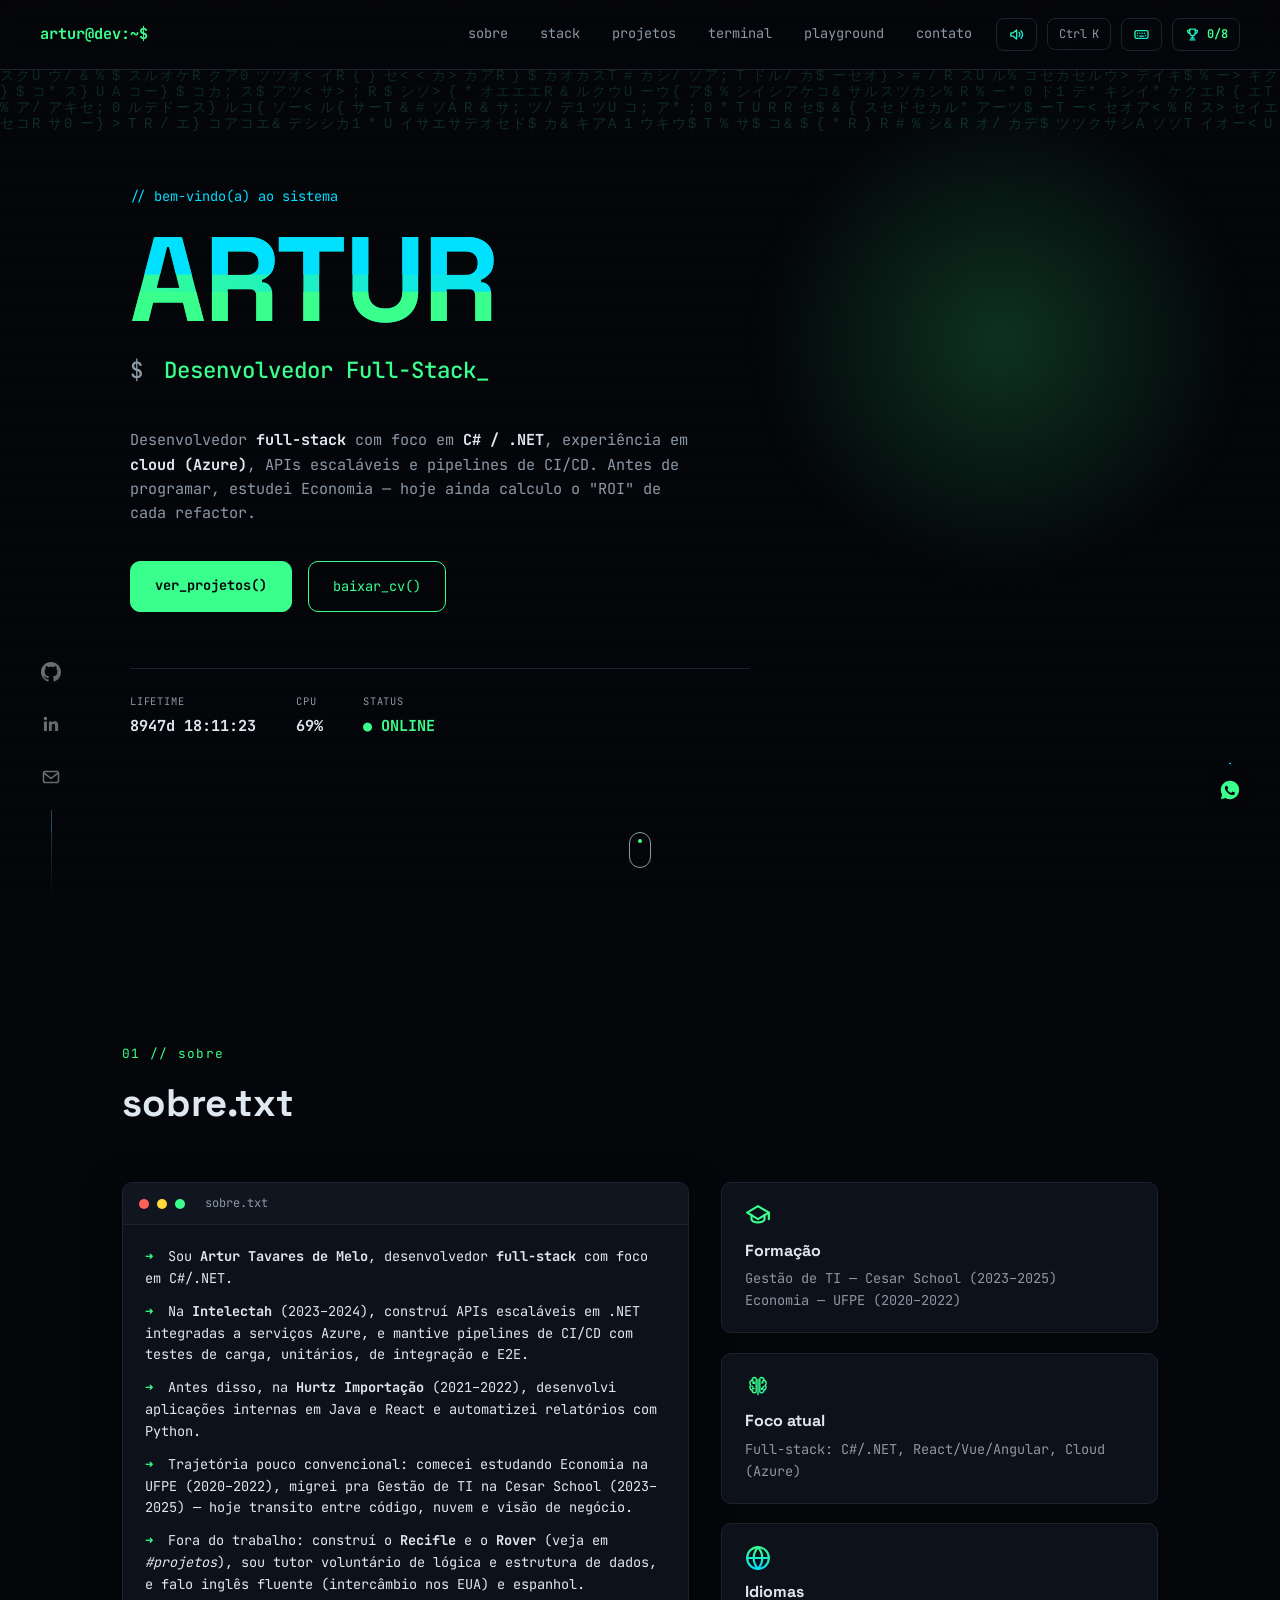
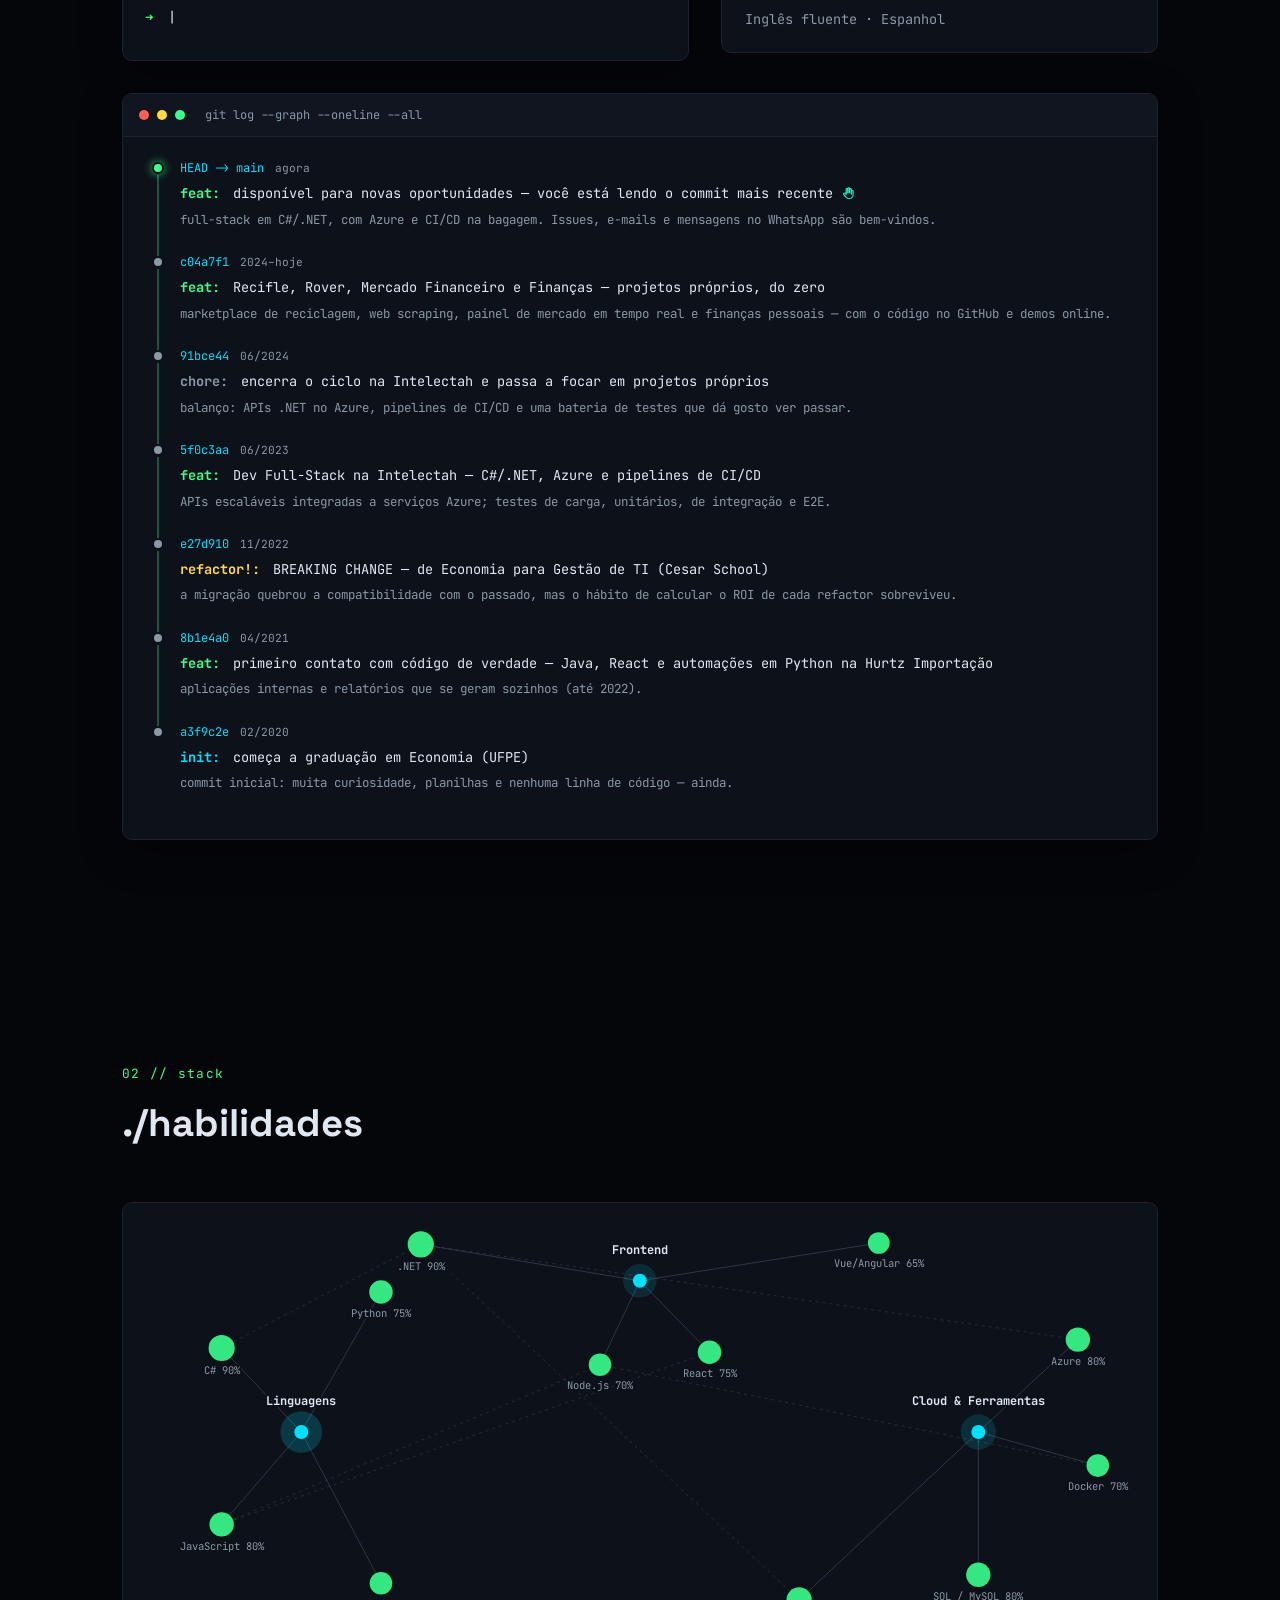
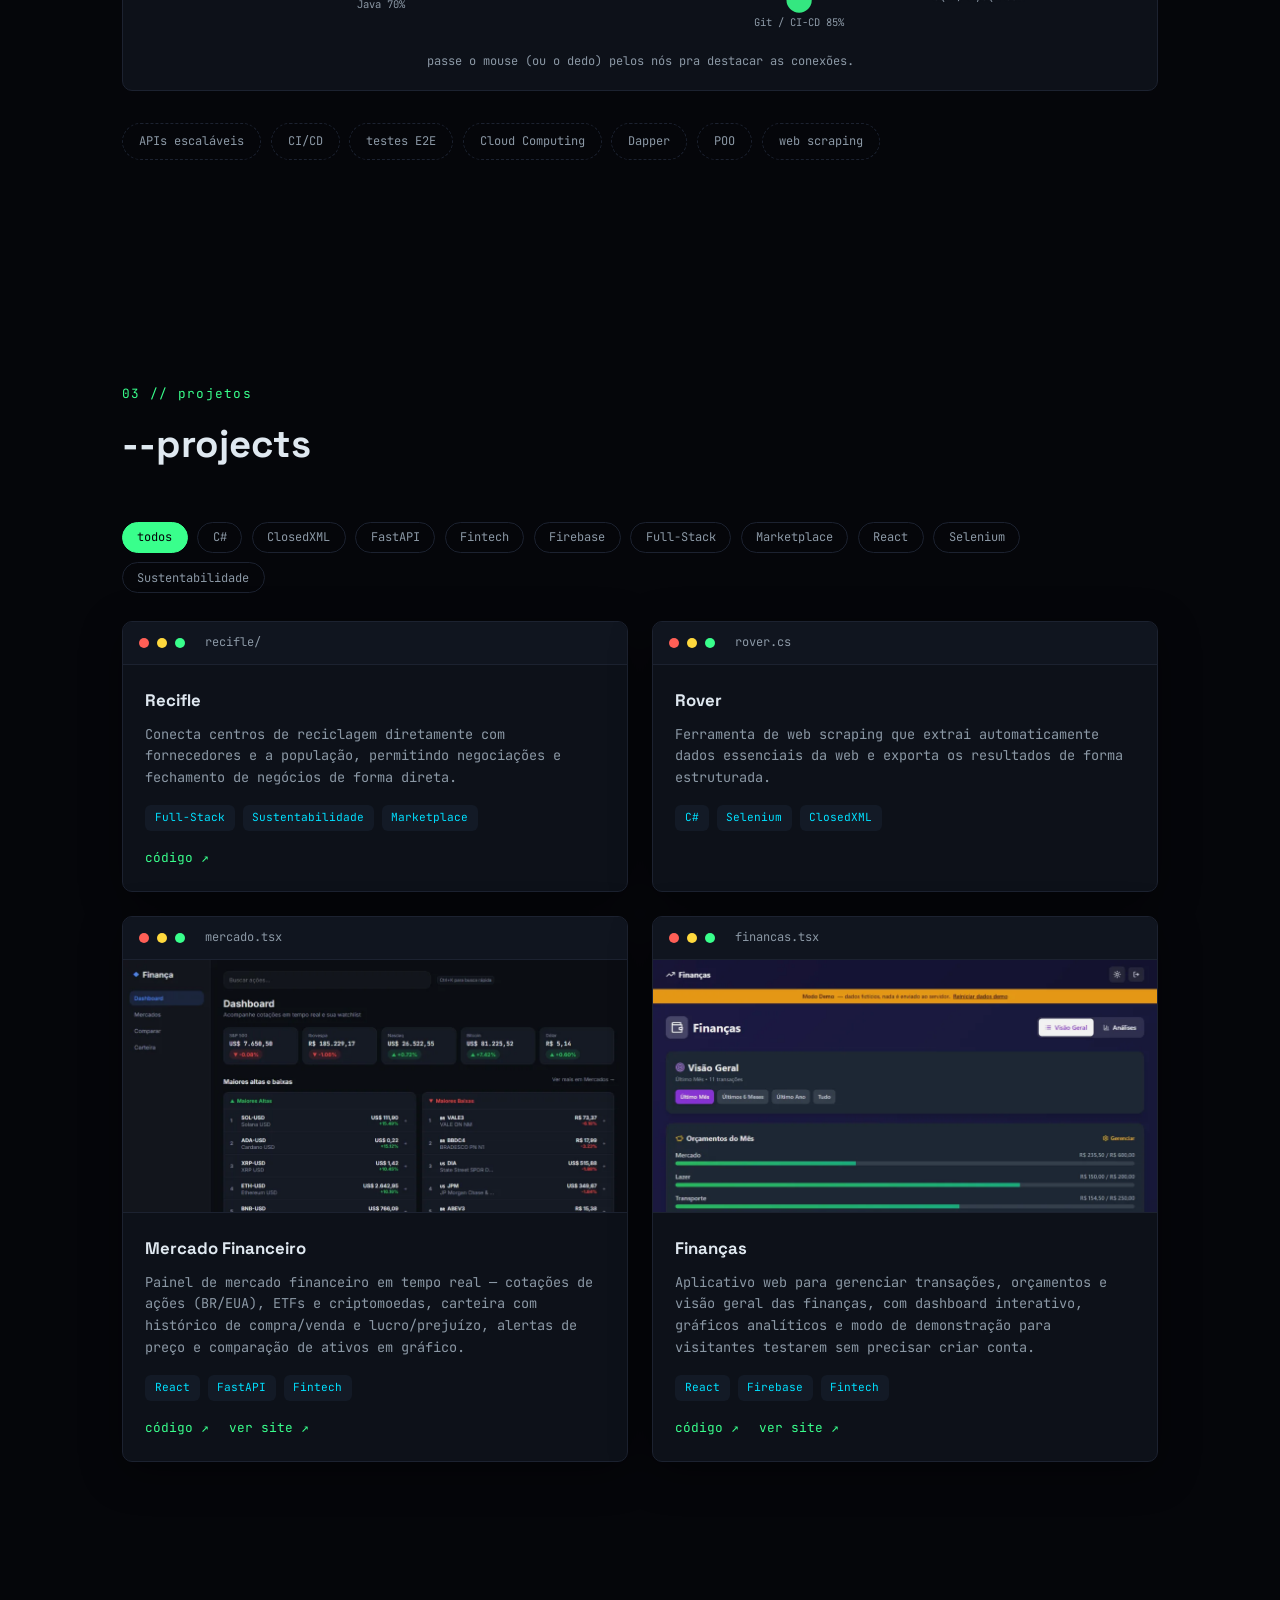
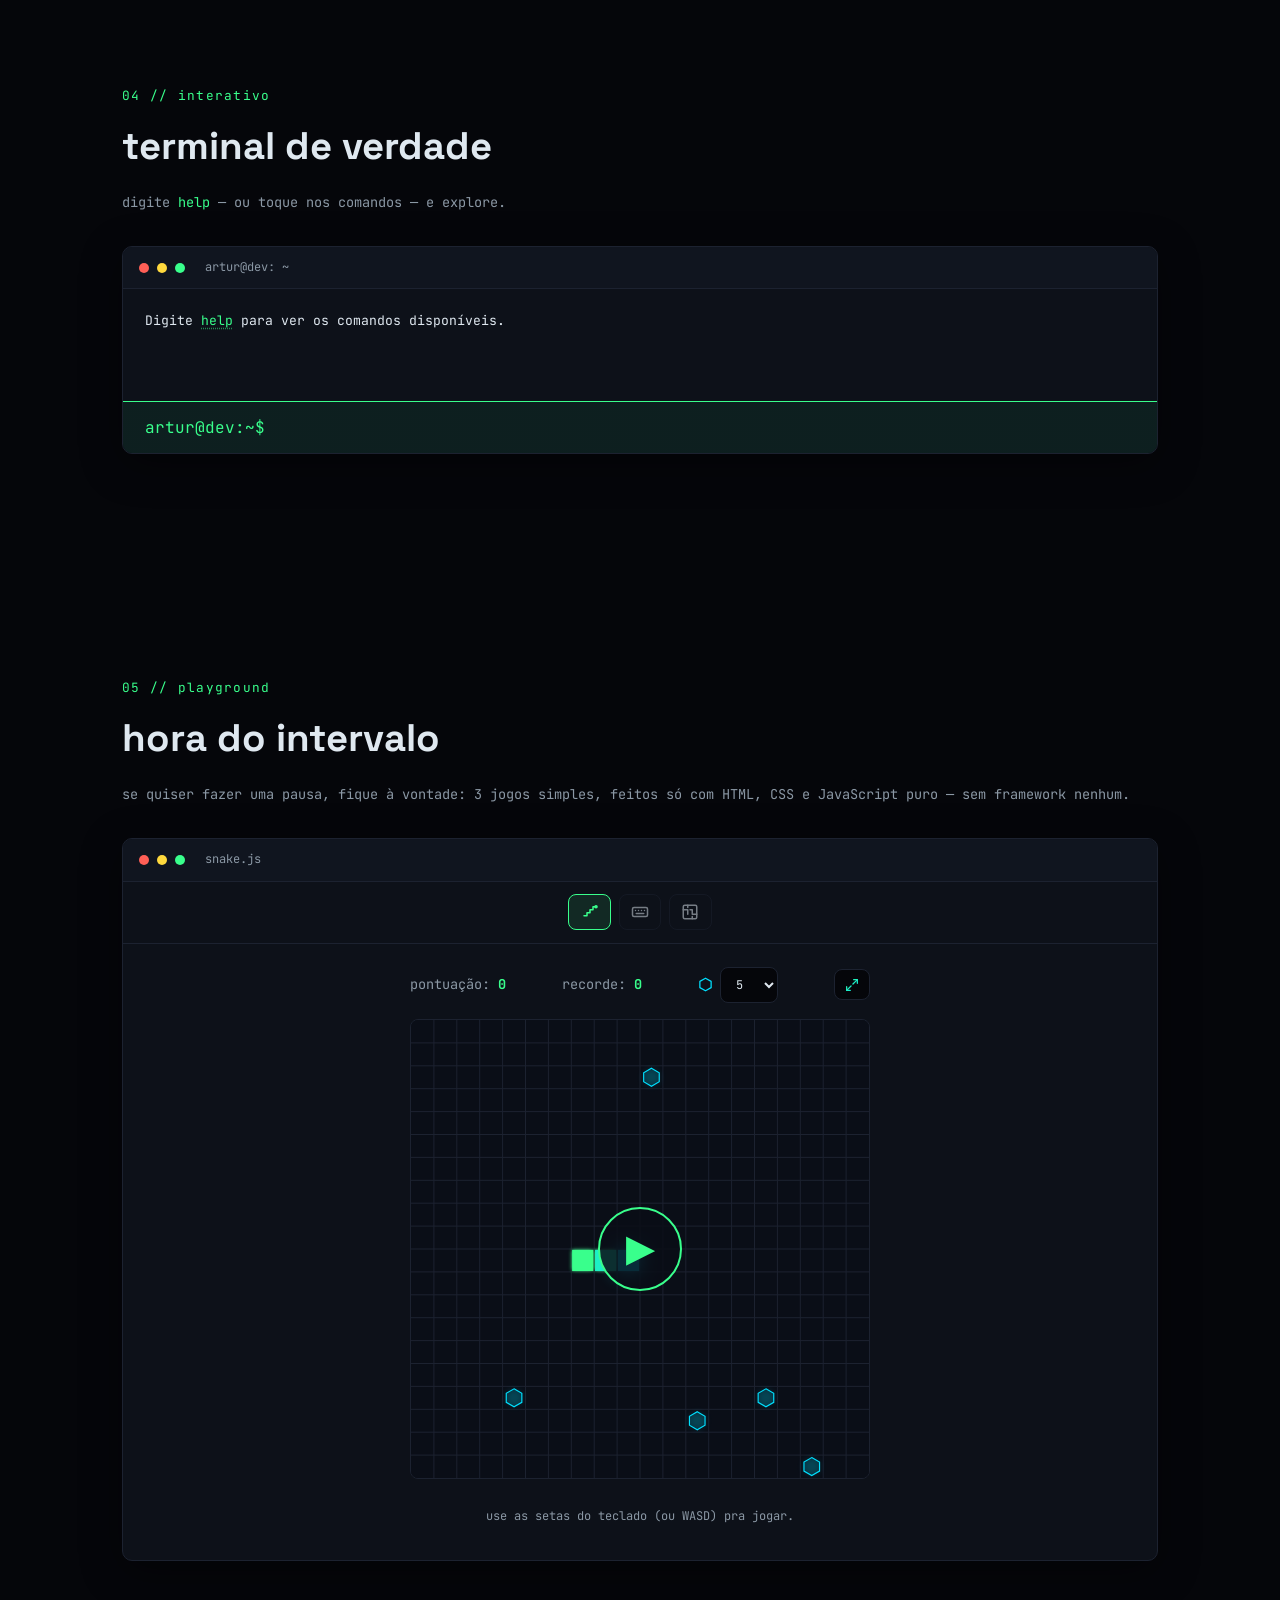
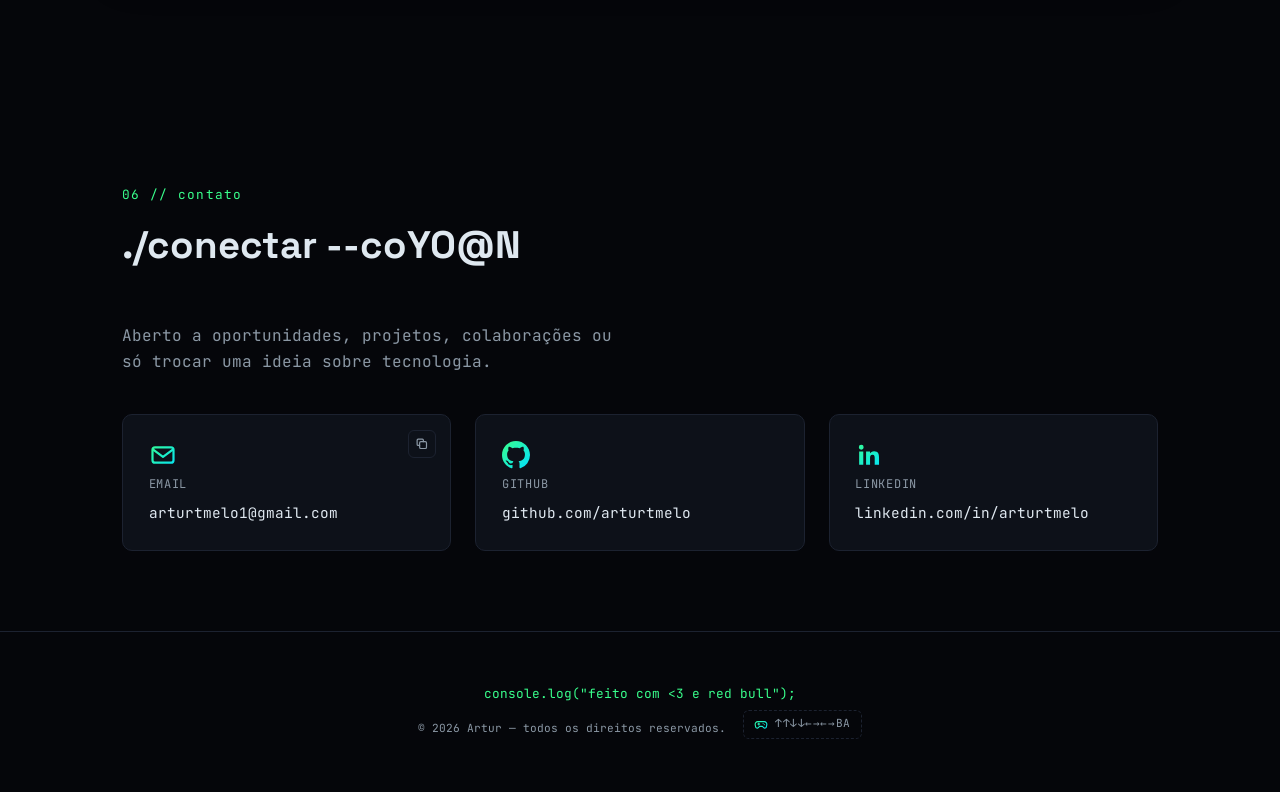
==== commit f85c2e04: "Keyboard and high-contrast fixes found by walking the site without a mouse Keyboard - Terminal: Tab " ====
--- a/index.html
+++ b/index.html
@@ -129,33 +129,6 @@
 <div class="cursor-dot" id="cursorDot"></div>
 <div class="cursor-ring" id="cursorRing"></div>
 
-<!-- FIXED SOCIAL SIDEBAR -->
-<nav class="side-links" aria-label="redes sociais">
-  <a class="side-link" href="https://github.com/arturtmelo/" target="_blank" rel="noopener" aria-label="GitHub">
-    <span class="ui-icon ui-icon--github" aria-hidden="true"></span>
-    <span class="side-link__label" aria-hidden="true">github.com/arturtmelo</span>
-  </a>
-  <a class="side-link" href="https://www.linkedin.com/in/arturtmelo/" target="_blank" rel="noopener" aria-label="LinkedIn">
-    <span class="ui-icon ui-icon--linkedin" aria-hidden="true"></span>
-    <span class="side-link__label" aria-hidden="true">linkedin.com/in/arturtmelo</span>
-  </a>
-  <a class="side-link" href="mailto:arturtmelo1@gmail.com" aria-label="Email">
-    <span class="ui-icon ui-icon--mail" aria-hidden="true"></span>
-    <span class="side-link__label" aria-hidden="true">arturtmelo1@gmail.com</span>
-  </a>
-  <span class="side-links__line" aria-hidden="true"></span>
-</nav>
-
-<!-- FLOATING SHORTCUTS: WhatsApp + back to top -->
-<aside class="fab-dock" aria-label="atalhos">
-<a href="https://wa.me/5581991276452?text=Ol%C3%A1%2C%20Artur!%20Vi%20seu%20portf%C3%B3lio%20e%20gostaria%20de%20conversar." target="_blank" rel="noopener" class="whatsapp-btn" aria-label="Chamar no WhatsApp">
-  <span class="whatsapp-btn__icon" aria-hidden="true"></span>
-</a>
-
-<!-- BACK TO TOP -->
-<button type="button" id="backToTop" class="back-to-top" aria-label="voltar ao topo">↑</button>
-</aside>
-
 <!-- BOOT SCREEN -->
 <div id="boot" class="boot">
   <div class="boot__lines" id="bootLines"></div>
@@ -606,6 +579,35 @@
   <p class="footer__small">&copy; <span id="year"></span> Artur — todos os direitos reservados. <button type="button" class="konami-hint" aria-label="↑↑↓↓←→←→BA — abrir o controle do código Konami" title="toque para abrir o controle"><span class="ui-icon ui-icon--gamepad" aria-hidden="true"></span>↑↑↓↓←→←→BA</button></p>
 </footer>
 
+<!-- Fixed-position groups live at the end of the document so keyboard focus reaches the site
+     navigation and content first (they are placed on screen by CSS, not by their position here) -->
+<!-- FIXED SOCIAL SIDEBAR -->
+<nav class="side-links" aria-label="redes sociais">
+  <a class="side-link" href="https://github.com/arturtmelo/" target="_blank" rel="noopener" aria-label="GitHub">
+    <span class="ui-icon ui-icon--github" aria-hidden="true"></span>
+    <span class="side-link__label" aria-hidden="true">github.com/arturtmelo</span>
+  </a>
+  <a class="side-link" href="https://www.linkedin.com/in/arturtmelo/" target="_blank" rel="noopener" aria-label="LinkedIn">
+    <span class="ui-icon ui-icon--linkedin" aria-hidden="true"></span>
+    <span class="side-link__label" aria-hidden="true">linkedin.com/in/arturtmelo</span>
+  </a>
+  <a class="side-link" href="mailto:arturtmelo1@gmail.com" aria-label="Email">
+    <span class="ui-icon ui-icon--mail" aria-hidden="true"></span>
+    <span class="side-link__label" aria-hidden="true">arturtmelo1@gmail.com</span>
+  </a>
+  <span class="side-links__line" aria-hidden="true"></span>
+</nav>
+
+<!-- FLOATING SHORTCUTS: WhatsApp + back to top -->
+<aside class="fab-dock" aria-label="atalhos">
+<a href="https://wa.me/5581991276452?text=Ol%C3%A1%2C%20Artur!%20Vi%20seu%20portf%C3%B3lio%20e%20gostaria%20de%20conversar." target="_blank" rel="noopener" class="whatsapp-btn" aria-label="Chamar no WhatsApp">
+  <span class="whatsapp-btn__icon" aria-hidden="true"></span>
+</a>
+
+<!-- BACK TO TOP -->
+<button type="button" id="backToTop" class="back-to-top" aria-label="voltar ao topo">↑</button>
+</aside>
+
 <div id="secretOverlay" class="secret-overlay" role="dialog" aria-modal="true" aria-label="Acesso concedido">
   <div class="secret-overlay__content">
     <p class="glitch" data-text="ACESSO CONCEDIDO">ACESSO CONCEDIDO</p>
--- a/css/style.css
+++ b/css/style.css
@@ -144,7 +144,7 @@
 }
 
 * { box-sizing: border-box; -webkit-tap-highlight-color: transparent; }
-html { scroll-behavior: smooth; overflow-x: hidden; }
+html { scroll-behavior: smooth; overflow-x: hidden; scroll-padding-top: 72px; } /* clearance for the fixed nav: anchors and keyboard focus both stop below it */
 body { overflow-x: hidden; }
 
 body {
@@ -431,8 +431,8 @@
 }
 
 /* ---------- layout helpers ---------- */
-.section { max-width: 1100px; margin: 0 auto; padding: 9rem 2rem 5rem; position: relative; scroll-margin-top: 88px; }
-.hero { scroll-margin-top: 88px; }
+.section { max-width: 1100px; margin: 0 auto; padding: 9rem 2rem 5rem; position: relative; scroll-margin-top: 16px; }
+.hero { scroll-margin-top: 16px; } /* 16 + the 72 of scroll-padding on html = the 88px the nav needs */
 .section__tag { color: var(--green); font-size: .8rem; letter-spacing: .1em; margin: 0 0 .5rem; }
 .section__title { font-family: var(--font-display); font-size: clamp(1.6rem, 4vw, 2.4rem); margin: 0 0 3rem; color: var(--text); }
 
@@ -549,9 +549,11 @@
   opacity: 0;
   transform: translateY(12px);
   pointer-events: none;
-  transition: opacity .25s ease, transform .25s ease;
-}
-.back-to-top.visible { opacity: 1; transform: translateY(0); pointer-events: auto; }
+  /* not shown = not focusable and not read out either, once the fade has finished */
+  visibility: hidden;
+  transition: opacity .25s ease, transform .25s ease, visibility 0s linear .25s;
+}
+.back-to-top.visible { opacity: 1; transform: translateY(0); pointer-events: auto; visibility: visible; transition: opacity .25s ease, transform .25s ease, visibility 0s; }
 .back-to-top[hidden] { display: none !important; }
 @media (prefers-reduced-motion: reduce) {
   .back-to-top { transition: opacity .1s linear; }
@@ -1185,6 +1187,12 @@
   padding: .8rem 1.4rem;
   border-top: 1px solid var(--border);
   background: #0a0e17;
+  transition: border-color .2s ease, background-color .2s ease;
+}
+/* the field itself has no outline: the whole prompt row shows that it has focus */
+.terminal-input-row:focus-within {
+  border-top-color: var(--green);
+  background-image: linear-gradient(rgba(var(--green-rgb), .07), rgba(var(--green-rgb), .07));
 }
 .terminal-input-row input {
   flex: 1;
@@ -2133,6 +2141,46 @@
   .konami-pad__slot { transition: none; }
   .konami-pad__slot.is-next, .konami-pad__seq.is-wrong { animation: none; }
   .konami-pad__key { transition: none; }
+}
+
+/* =========================================================
+   FORCED COLORS (Windows High Contrast): the system palette replaces every colour the page sets,
+   including the fill behind masked icons and the background that marks a selected item. So icons
+   are refilled with a system colour, selected items use Highlight, and pure decoration goes.
+   ========================================================= */
+@media (forced-colors: active) {
+  #matrix-canvas, .scanlines, .cursor-dot, .cursor-ring, .hero__bg-glow { display: none; }
+  .ui-icon, .term-icon, .whatsapp-btn__icon, .fact-card__icon, .game-switcher__icon,
+  .snake__food-icon, .terminal-window__restore-icon {
+    forced-color-adjust: none;
+    background: CanvasText;
+    filter: none;
+    animation: none;
+  }
+  .dot { forced-color-adjust: none; background: CanvasText; }
+  .nav__links a.active { text-decoration: underline; text-underline-offset: 6px; }
+  .projects__filter.active, .palette__result.active, .game-switcher__tab.is-active,
+  .maze__size[aria-pressed="true"], .maze__actions .btn.is-next, .konami-pad__slot.is-done {
+    forced-color-adjust: none;
+    background: Highlight;
+    color: HighlightText;
+    border-color: HighlightText;
+  }
+  .game-switcher__tab.is-active .game-switcher__icon,
+  .palette__result.active .ui-icon { background: HighlightText; }
+  .side-link .ui-icon, .side-link:hover .ui-icon, .side-link:focus-visible .ui-icon { background: CanvasText; }
+  /* typing race: the real input is an invisible overlay (transparent text), which the system palette would
+     make visible on top of the snippet; and right / wrong / still to type must not depend on colour alone */
+  .typing__input { forced-color-adjust: none; color: transparent; caret-color: transparent; }
+  .typing__text span { opacity: .6; }
+  .typing__text .char--correct, .typing__text .char--current { opacity: 1; }
+  .typing__text .char--wrong {
+    opacity: 1;
+    forced-color-adjust: none;
+    background: Highlight;
+    color: HighlightText;
+    text-decoration: underline wavy;
+  }
 }
 
 /* =========================================================
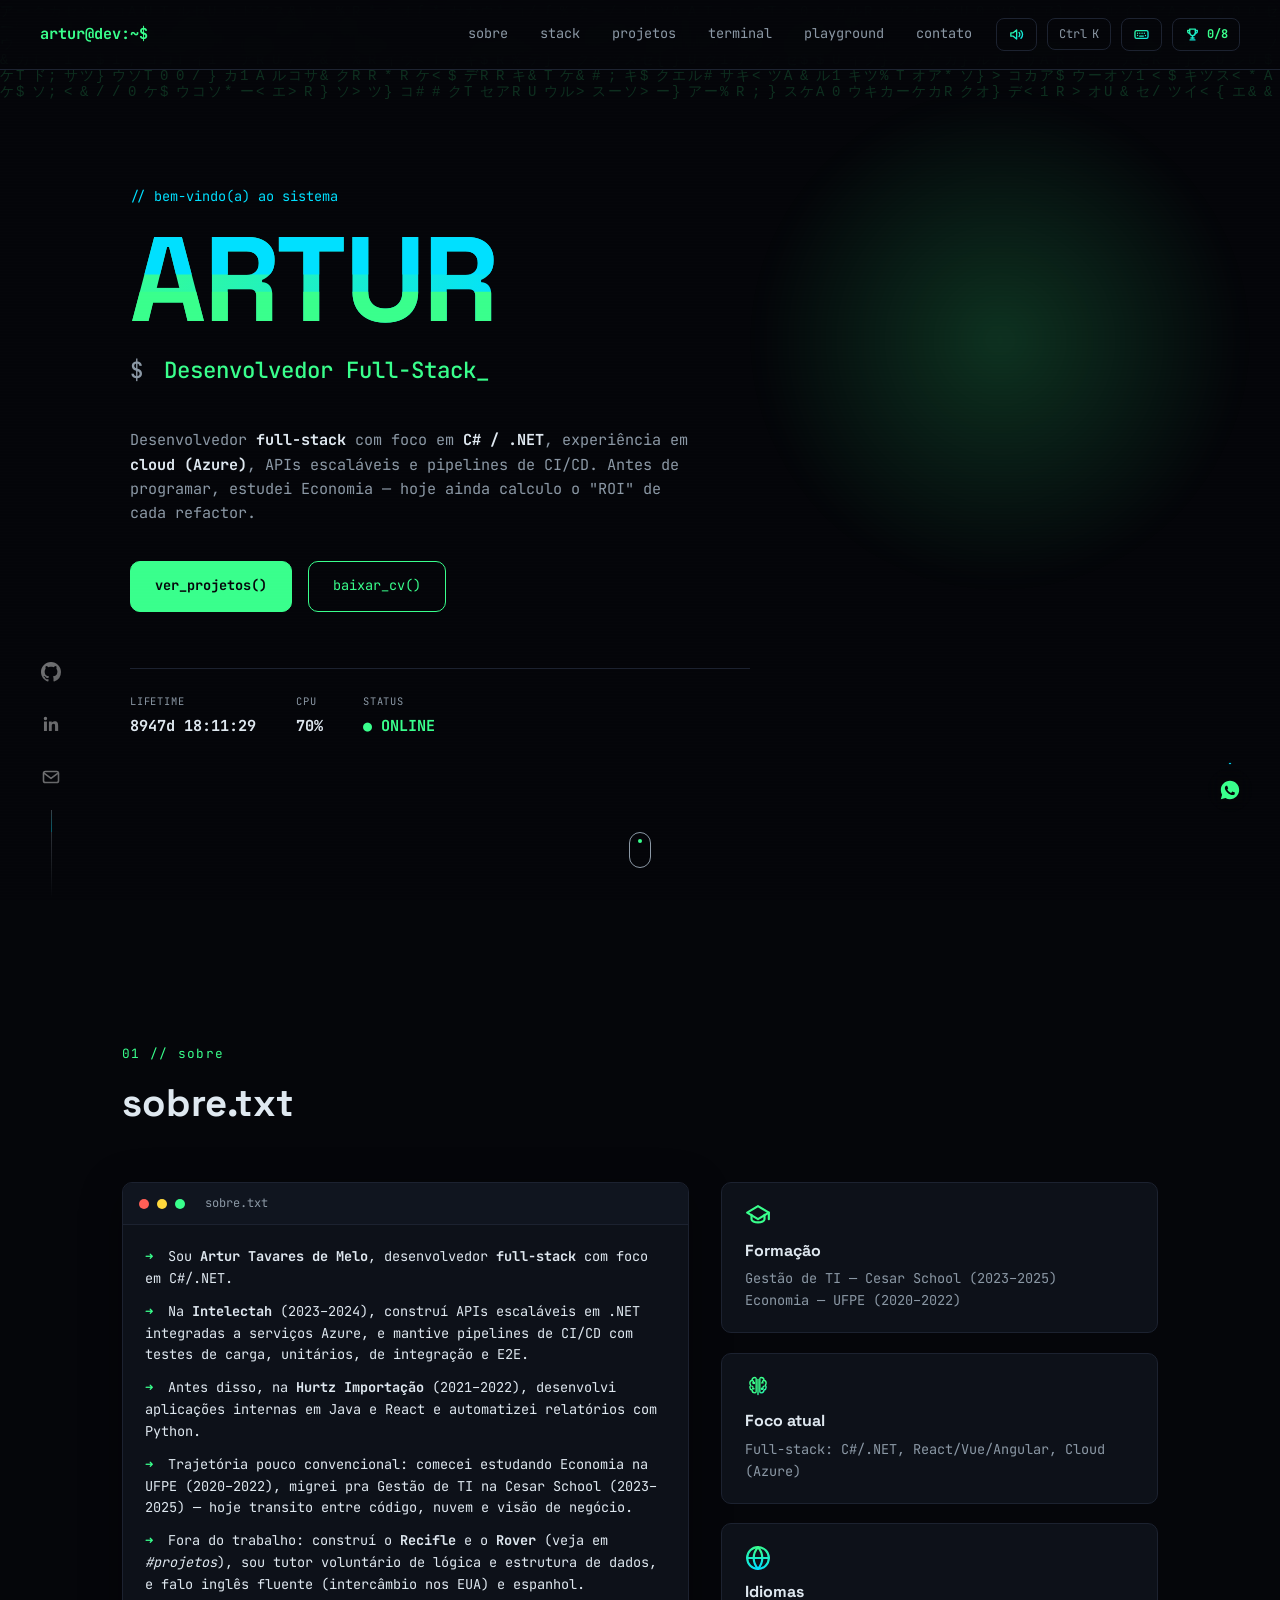
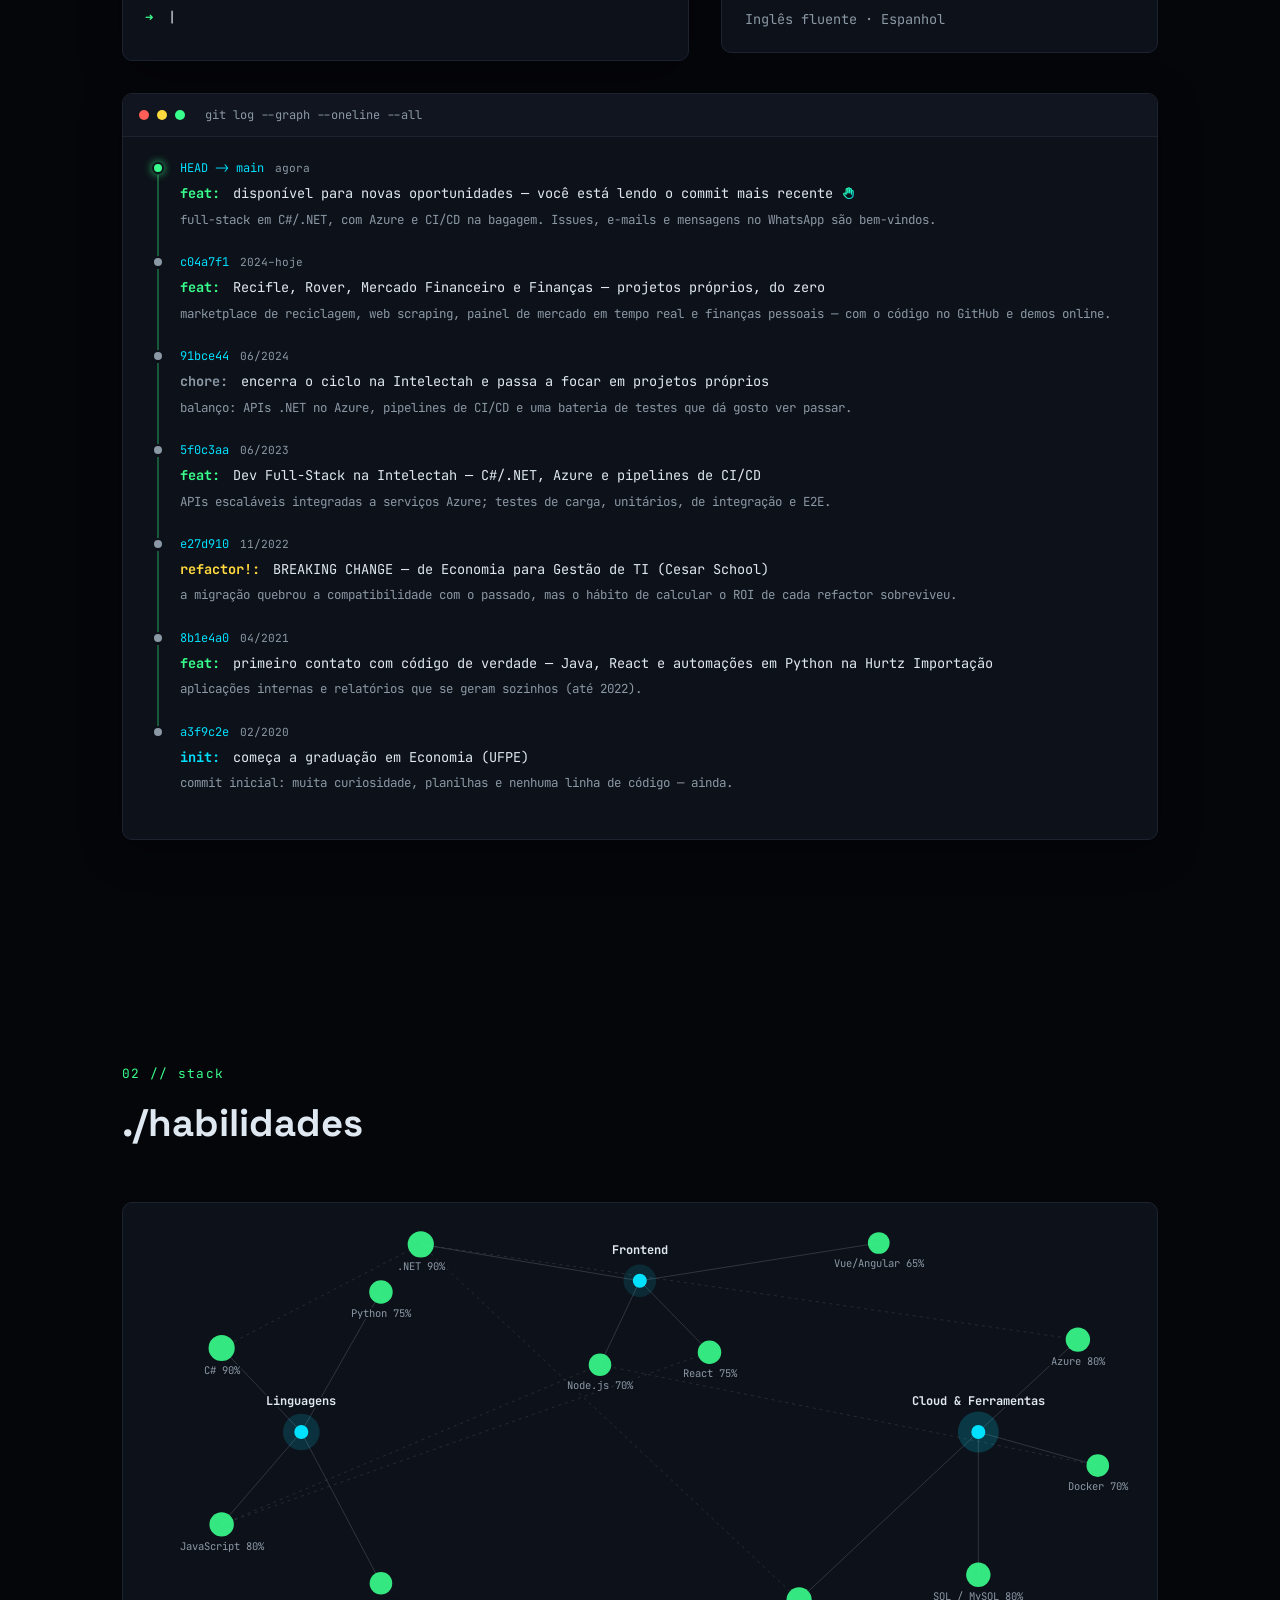
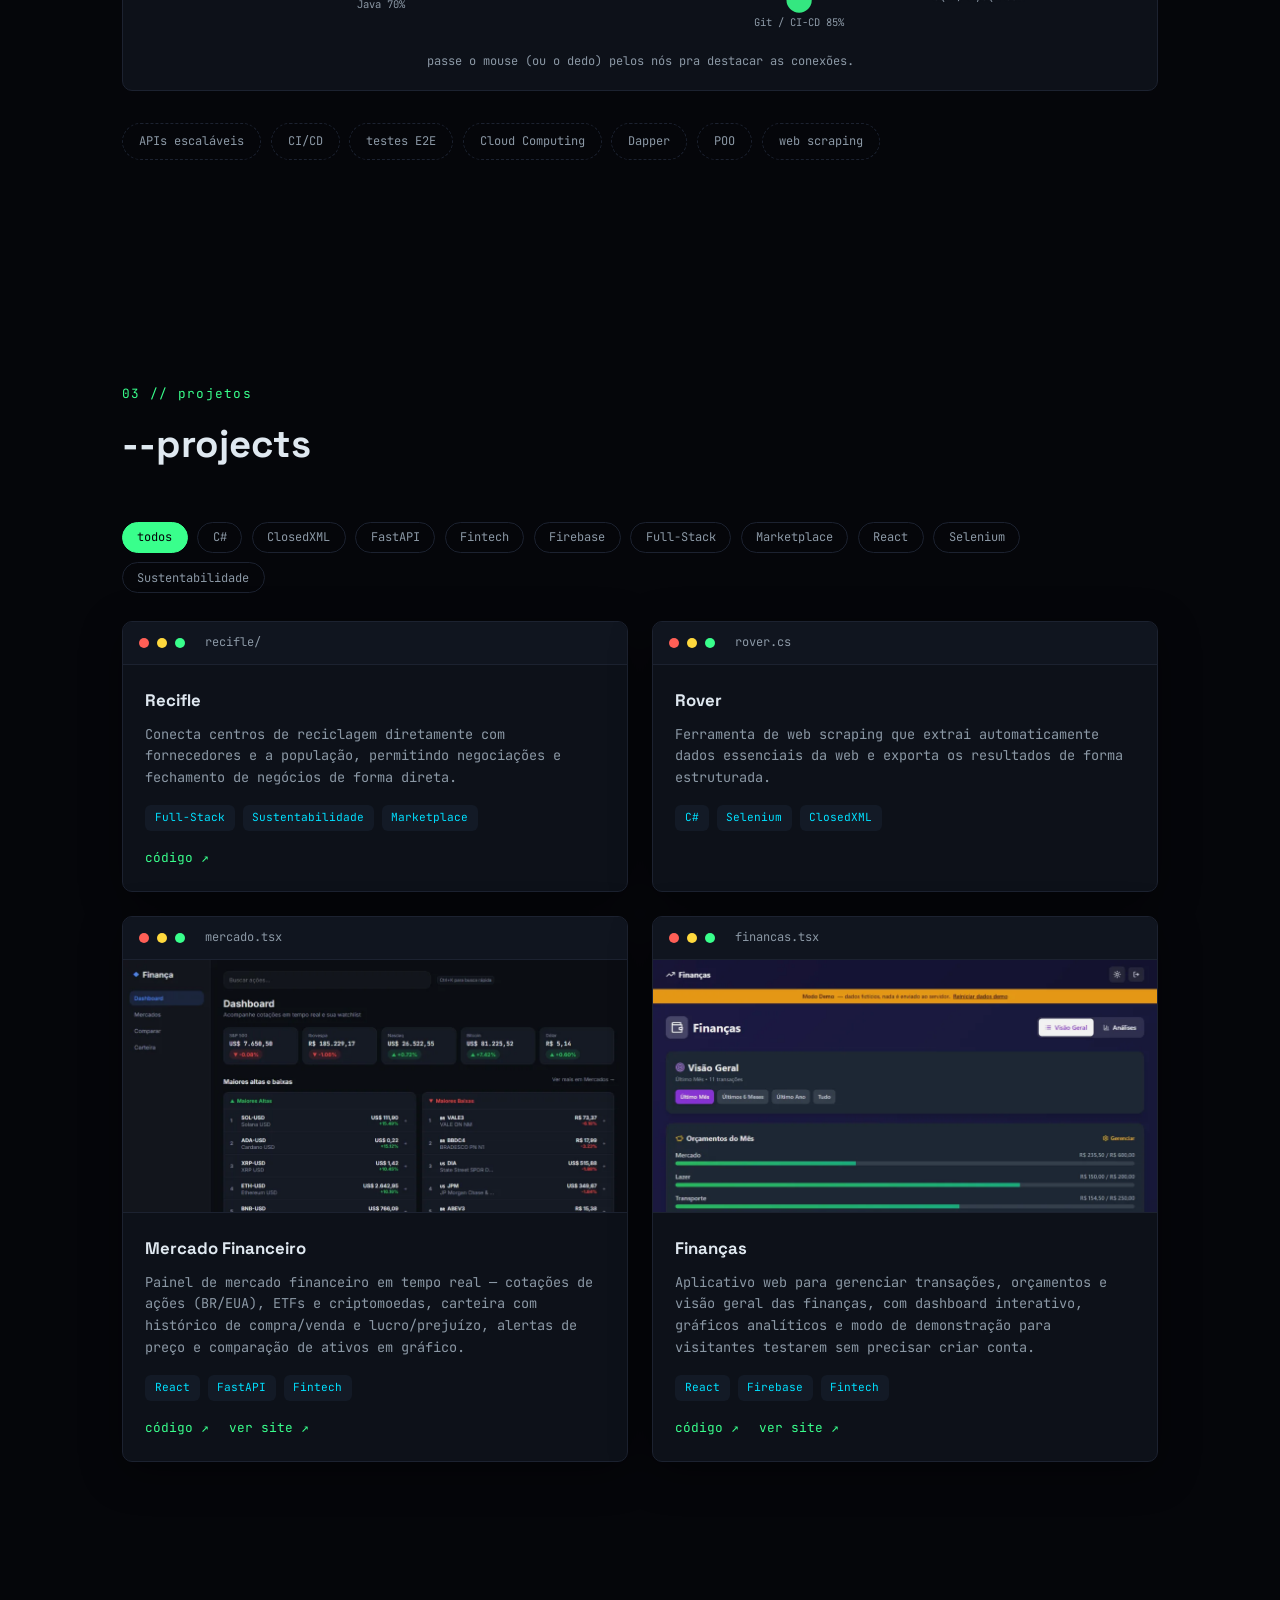
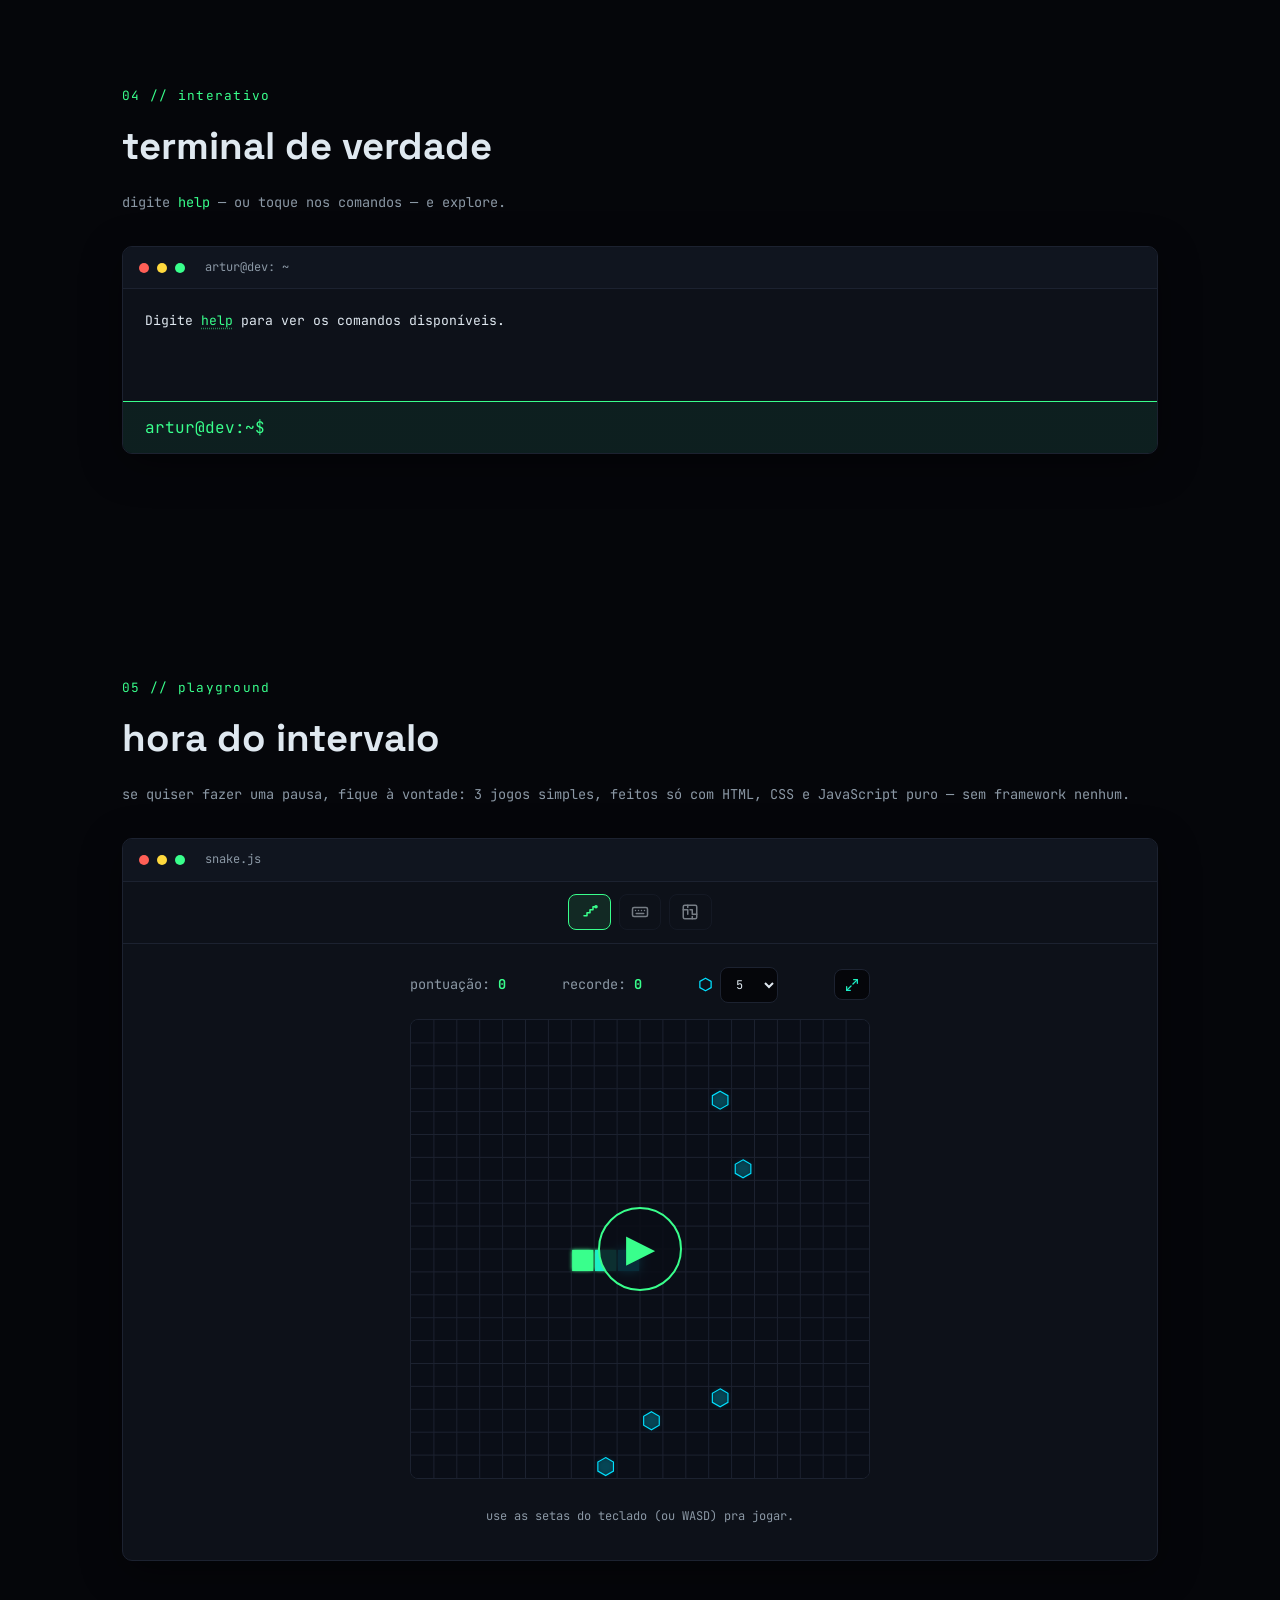
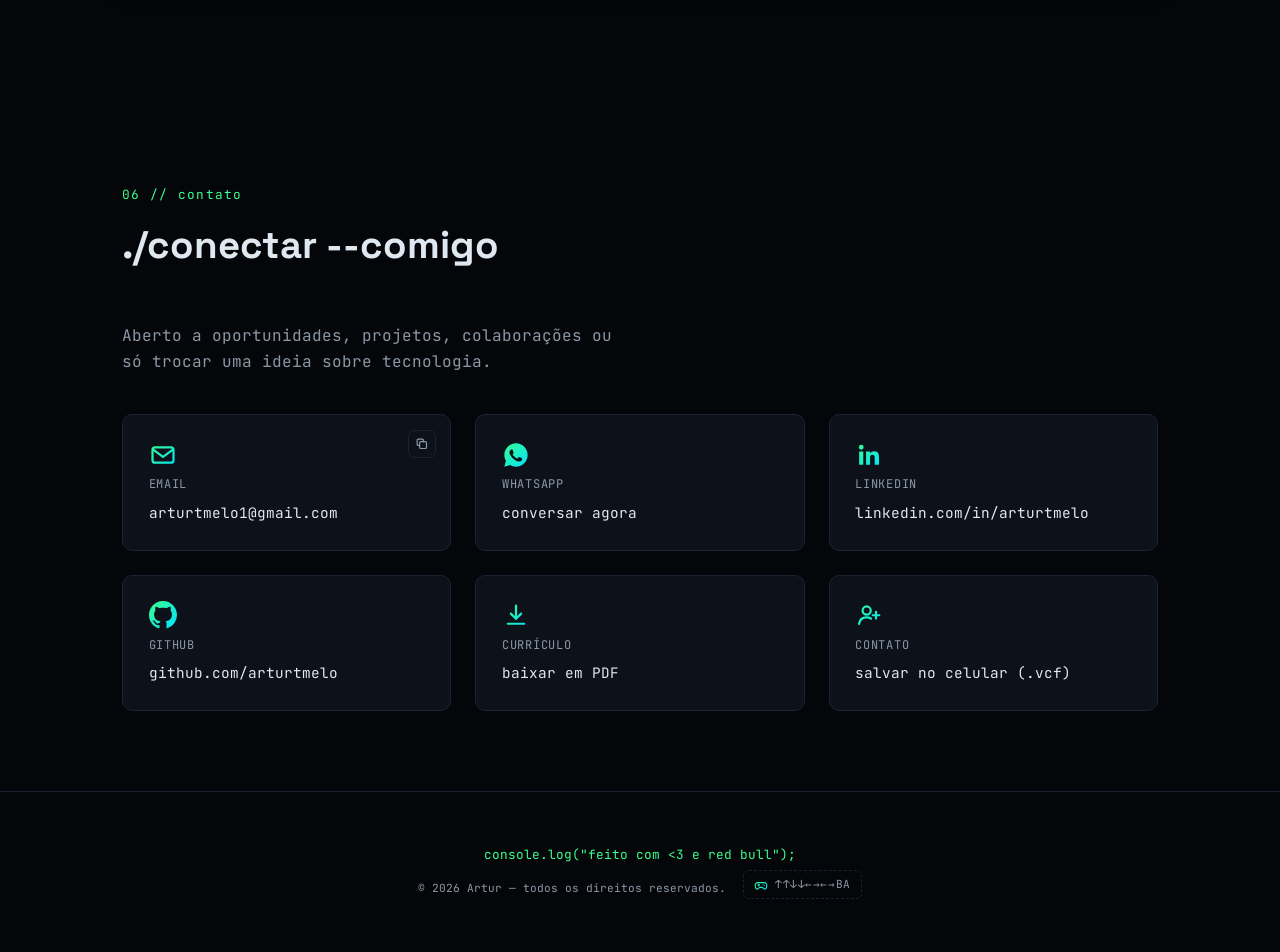
==== commit 844c5192: "Real PDF résumé, fuller contact section, better palette search Résumé - baixar_cv() now downloads Ar" ====
--- a/index.html
+++ b/index.html
@@ -6,6 +6,7 @@
 <title>arturtmelo // full-stack</title>
 <meta name="description" content="Portfolio de Artur Tavares de Melo — desenvolvedor full-stack (C#/.NET, JS), cloud e automação. Com um terminal de verdade escondido aqui dentro.">
 <link rel="canonical" href="https://arturtmelo.dev/">
+<link rel="alternate" type="application/pdf" title="Currículo — Artur Tavares de Melo" href="/Artur-Tavares-de-Melo-CV.pdf">
 <meta property="og:type" content="website">
 <meta property="og:url" content="https://arturtmelo.dev/">
 <meta property="og:site_name" content="arturtmelo // full-stack">
@@ -166,6 +167,7 @@
     <div class="hero__bg-glow" id="heroGlow"></div>
     <p class="hero__eyebrow">// bem-vindo(a) ao sistema</p>
     <h1 class="hero__title glitch" data-text="ARTUR">ARTUR</h1>
+    <p class="print-only print-name">Artur Tavares de Melo</p>
     <h2 class="hero__role">
       <span class="hero__role-prefix">$</span>
       <span id="typewriter"></span><noscript>Desenvolvedor Full-Stack</noscript><span class="cursor-blink">_</span>
@@ -178,7 +180,7 @@
     </p>
     <div class="hero__cta">
       <a href="#projects" class="btn btn--primary">ver_projetos()</a>
-      <button type="button" id="downloadCvBtn" class="btn btn--ghost">baixar_cv()</button>
+      <a href="Artur-Tavares-de-Melo-CV.pdf" download id="downloadCvBtn" class="btn btn--ghost">baixar_cv()</a>
     </div>
 
     <div class="hero__stats">
@@ -559,15 +561,30 @@
         <span class="contact-card__label">Email</span>
         <span class="contact-card__value">arturtmelo1@gmail.com</span>
       </a>
+      <a class="contact-card" href="https://wa.me/5581991276452?text=Ol%C3%A1%2C%20Artur!%20Vi%20seu%20portf%C3%B3lio%20e%20gostaria%20de%20conversar." target="_blank" rel="noopener">
+        <span class="contact-card__icon"><span class="ui-icon ui-icon--whatsapp" aria-hidden="true"></span></span>
+        <span class="contact-card__label">WhatsApp</span>
+        <span class="contact-card__value">conversar agora</span>
+      </a>
+      <a class="contact-card" href="https://www.linkedin.com/in/arturtmelo/" target="_blank" rel="noopener">
+        <span class="contact-card__icon"><span class="ui-icon ui-icon--linkedin" aria-hidden="true"></span></span>
+        <span class="contact-card__label">LinkedIn</span>
+        <span class="contact-card__value">linkedin.com/in/arturtmelo</span>
+      </a>
       <a class="contact-card" href="https://github.com/arturtmelo/" target="_blank" rel="noopener">
         <span class="contact-card__icon"><span class="ui-icon ui-icon--github" aria-hidden="true"></span></span>
         <span class="contact-card__label">GitHub</span>
         <span class="contact-card__value">github.com/arturtmelo</span>
       </a>
-      <a class="contact-card" href="https://www.linkedin.com/in/arturtmelo/" target="_blank" rel="noopener">
-        <span class="contact-card__icon"><span class="ui-icon ui-icon--linkedin" aria-hidden="true"></span></span>
-        <span class="contact-card__label">LinkedIn</span>
-        <span class="contact-card__value">linkedin.com/in/arturtmelo</span>
+      <a class="contact-card" href="Artur-Tavares-de-Melo-CV.pdf" download>
+        <span class="contact-card__icon"><span class="ui-icon ui-icon--download" aria-hidden="true"></span></span>
+        <span class="contact-card__label">Currículo</span>
+        <span class="contact-card__value">baixar em PDF</span>
+      </a>
+      <a class="contact-card" href="artur-tavares-de-melo.vcf" id="saveContactLink" download>
+        <span class="contact-card__icon"><span class="ui-icon ui-icon--contact" aria-hidden="true"></span></span>
+        <span class="contact-card__label">Contato</span>
+        <span class="contact-card__value">salvar no celular (.vcf)</span>
       </a>
     </div>
   </section>
--- a/css/style.css
+++ b/css/style.css
@@ -318,6 +318,9 @@
 .ui-icon--snake { --icon: url("data:image/svg+xml,%3Csvg xmlns='http://www.w3.org/2000/svg' viewBox='0 0 24 24' fill='none' stroke='white' stroke-width='1.9' stroke-linecap='round' stroke-linejoin='round'%3E%3Cpath d='M4 17h4v-4h4v-4h4v-4h4'/%3E%3Ccircle cx='20' cy='5' r='1.4' fill='white'/%3E%3C/svg%3E"); }
 .ui-icon--eye { --icon: url("data:image/svg+xml,%3Csvg xmlns='http://www.w3.org/2000/svg' viewBox='0 0 24 24' fill='none' stroke='white' stroke-width='1.9' stroke-linecap='round' stroke-linejoin='round'%3E%3Cpath d='M2.5 12S6 5.5 12 5.5 21.5 12 21.5 12 18 18.5 12 18.5 2.5 12 2.5 12z'/%3E%3Ccircle cx='12' cy='12' r='2.8'/%3E%3C/svg%3E"); }
 .ui-icon--shield { --icon: url("data:image/svg+xml,%3Csvg xmlns='http://www.w3.org/2000/svg' viewBox='0 0 24 24' fill='none' stroke='white' stroke-width='1.9' stroke-linecap='round' stroke-linejoin='round'%3E%3Cpath d='M12 3.2L19.5 6v5.6c0 4.4-3 7.7-7.5 9.2-4.5-1.5-7.5-4.8-7.5-9.2V6z'/%3E%3Cpath d='M9.6 9.8l4.8 4.8M14.4 9.8l-4.8 4.8'/%3E%3C/svg%3E"); }
+.ui-icon--whatsapp { --icon: url("data:image/svg+xml,%3Csvg xmlns='http://www.w3.org/2000/svg' viewBox='0 0 24 24'%3E%3Cpath fill='white' d='M12 2C6.48 2 2 6.48 2 12c0 1.85.5 3.58 1.35 5.08L2 22l5.05-1.33C8.5 21.5 10.2 22 12 22c5.52 0 10-4.48 10-10S17.52 2 12 2zm5.2 14.24c-.22.62-1.28 1.2-1.76 1.24-.46.05-1.06.07-1.72-.1-.4-.1-.9-.28-1.56-.55-2.74-1.18-4.52-3.94-4.66-4.13-.14-.19-1.1-1.46-1.1-2.78 0-1.32.7-1.97.94-2.24.24-.27.53-.34.7-.34h.5c.16 0 .38-.06.6.46.22.53.75 1.82.82 1.95.07.13.11.28.02.46-.09.18-.14.28-.27.43-.14.15-.29.34-.41.46-.14.14-.28.29-.12.57.16.28.71 1.17 1.53 1.9 1.05.94 1.94 1.23 2.22 1.37.28.14.44.12.6-.07.16-.19.68-.79.86-1.06.18-.27.36-.22.6-.13.24.09 1.52.72 1.78.85.26.13.43.19.5.3.07.11.07.63-.15 1.25z'/%3E%3C/svg%3E"); }
+.ui-icon--download { --icon: url("data:image/svg+xml,%3Csvg%20xmlns%3D%27http%3A%2F%2Fwww.w3.org%2F2000%2Fsvg%27%20viewBox%3D%270%200%2024%2024%27%20fill%3D%27none%27%20stroke%3D%27white%27%20stroke-width%3D%271.9%27%20stroke-linecap%3D%27round%27%20stroke-linejoin%3D%27round%27%3E%3Cpath%20d%3D%27M12%204v11%27%2F%3E%3Cpath%20d%3D%27M7.6%2010.8L12%2015.2l4.4-4.4%27%2F%3E%3Cpath%20d%3D%27M5%2019.5h14%27%2F%3E%3C%2Fsvg%3E"); }
+.ui-icon--contact { --icon: url("data:image/svg+xml,%3Csvg%20xmlns%3D%27http%3A%2F%2Fwww.w3.org%2F2000%2Fsvg%27%20viewBox%3D%270%200%2024%2024%27%20fill%3D%27none%27%20stroke%3D%27white%27%20stroke-width%3D%271.9%27%20stroke-linecap%3D%27round%27%20stroke-linejoin%3D%27round%27%3E%3Ccircle%20cx%3D%2710%27%20cy%3D%278.2%27%20r%3D%273.5%27%2F%3E%3Cpath%20d%3D%27M3.5%2019.6c.5-3.6%203.1-5.6%206.5-5.6%201.5%200%202.7.3%203.7%201%27%2F%3E%3Cpath%20d%3D%27M18%209.4v5.6M15.2%2012.2h5.6%27%2F%3E%3C%2Fsvg%3E"); }
 
 .ui-icon--expand { --icon: url("data:image/svg+xml,%3Csvg xmlns='http://www.w3.org/2000/svg' viewBox='0 0 24 24' fill='none' stroke='white' stroke-width='1.9' stroke-linecap='round' stroke-linejoin='round'%3E%3Cpath d='M14.5 4H20v5.5'/%3E%3Cpath d='M9.5 20H4v-5.5'/%3E%3Cpath d='M20 4l-6.6 6.6'/%3E%3Cpath d='M4 20l6.6-6.6'/%3E%3C/svg%3E"); }
 .ui-icon--close { --icon: url("data:image/svg+xml,%3Csvg xmlns='http://www.w3.org/2000/svg' viewBox='0 0 24 24' fill='none' stroke='white' stroke-width='1.9' stroke-linecap='round' stroke-linejoin='round'%3E%3Cpath d='M6 6l12 12'/%3E%3Cpath d='M18 6L6 18'/%3E%3C/svg%3E"); }
@@ -2187,114 +2190,139 @@
    PRINT MODE — Ctrl+P swaps the whole hacker aesthetic for a
    clean, ink-friendly one-page résumé built from the same content.
    ========================================================= */
+/* A4 with modest margins: the PDF (scripts/build-cv.js) and Ctrl+P both follow this */
+@page { size: A4; margin: 13mm 15mm 14mm; }
+
 @media print {
   * { animation: none !important; transition: none !important; box-shadow: none !important; text-shadow: none !important; }
 
   html, body { background: #fff !important; color: #111 !important; cursor: auto !important; }
 
-  /* kill every decorative / interactive-only layer */
+  /* kill every decorative / interactive-only layer. The contact cards go too: the header already carries
+     the e-mail, LinkedIn, GitHub and site, and the résumé is shorter without repeating them */
   #matrix-canvas, .scanlines, .cursor-dot, .cursor-ring, .boot,
   .nav, .nav__mobile, .scroll-hint, .hero__bg-glow, .hero__cta, .hero__stats,
-  .side-links, .back-to-top, .whatsapp-btn, .projects__filters, .contact-card__copy,
+  .side-links, .fab-dock, .back-to-top, .whatsapp-btn, .projects__filters, .contact-card__copy,
   .toast-stack, .palette-backdrop, .secret-overlay, .terminal-window-max-backdrop, .snake-zoom, .konami-pad,
-  #terminal, #playground, .footer, .konami-hint,
+  #terminal, #playground, #contact, .footer, .konami-hint,
   .terminal-window__bar, .project-card .terminal-window__bar,
-  .git-log__node, .git-log__commit::before, .git-log__commit--head,
+  .git-log__node, .git-log__commit::before, .git-log__commit--head, .git-log__hash, .git-log__tag,
   .skip-link, .fact-card__icon,
   #skillGraphCanvas, .skill-graph__hint,
   .badges { display: none !important; }
 
+  body { font-family: Georgia, 'Times New Roman', serif; font-size: 10pt; line-height: 1.38; }
+  a { color: #111 !important; text-decoration: underline; }
+  .ui-icon { display: none !important; } /* masked icons rely on a background, which print drops */
+
+  /* sections flow across pages (only small units refuse to split), so there are no blank gaps */
+  .section, .hero { max-width: 100% !important; padding: 0 0 11pt !important; margin: 0 !important; }
+  .hero { min-height: 0 !important; display: block !important; padding-top: 0 !important; padding-bottom: 8pt !important; }
+  .hero__eyebrow, .section__tag { display: none !important; }
+
+  /* the résumé header: name, role, contact line, summary */
+  /* the on-screen title is just "ARTUR": on paper the full name leads */
+  .hero__title, .hero__title.glitch { display: none !important; }
+  .print-only.print-name { font-size: 25pt; font-weight: 700; line-height: 1.05; color: #111; margin: 0 0 2pt; }
+  .glitch::before, .glitch::after { display: none !important; content: none !important; }
+  .hero__role { color: #444 !important; font-size: 12.5pt; margin: 0 0 3pt !important; }
+  .hero__role-prefix, .cursor-blink { display: none !important; }
+  .print-only { display: block !important; font-size: 9.5pt; color: #333; margin: 0 0 6pt; }
+  .hero__desc { color: #222 !important; max-width: 100% !important; font-size: 10pt; margin: 0 !important; }
+  .hero__desc strong { color: #000 !important; }
+
+  /* section headings read as headings, not file names: "sobre.txt" becomes "Sobre", and so on */
+  .section__title {
+    font-size: 0 !important;
+    margin: 0 0 5pt !important;
+    padding: 0 0 2pt !important;
+    border-bottom: .75pt solid #888;
+    break-after: avoid;
+    page-break-after: avoid;
+  }
+  .section__title::after { font-size: 11pt; font-weight: 700; letter-spacing: .09em; text-transform: uppercase; color: #000; }
+  #about .section__title::after { content: 'Sobre'; }
+  #skills .section__title::after { content: 'Habilidades'; }
+  #projects .section__title::after { content: 'Projetos'; }
+
+  /* about: the text, then three small facts */
+  .about__grid { display: block !important; }
+  .terminal-window, .fact-card, .project-card {
+    background: none !important;
+    border: none !important;
+    border-radius: 0 !important;
+  }
+  .terminal-window__body { padding: 0 !important; }
+  .terminal-window__body, .terminal-window__body p { color: #222 !important; }
+  .terminal-window__body p { margin: 0 0 3.5pt !important; font-size: 10pt; }
+  .prompt, .blink-caret, .typed-cmd .blink-caret { display: none !important; }
+  .about__facts { display: grid !important; grid-template-columns: repeat(3, 1fr); gap: 12pt !important; margin-top: 5pt !important; }
+  .fact-card { border-top: .5pt solid #bbb !important; padding: 4pt 0 0 !important; break-inside: avoid; page-break-inside: avoid; }
+  .fact-card h3 { color: #000 !important; font-size: 10pt; margin: 0 0 2pt; }
+  .fact-card p { color: #222 !important; font-size: 9.5pt; margin: 0; }
+  .muted { color: #555 !important; }
+  /* the first line of the about text ("Sou Artur...") only repeats the header above */
+  #about .about__grid > .terminal-window .terminal-window__body > p:first-child { display: none; }
+
+  /* the git log becomes a plain dated timeline */
+  .git-log { margin-top: 9pt !important; }
+  .git-log::before {
+    content: 'Trajetória';
+    display: block;
+    margin-bottom: 4pt;
+    padding-bottom: 1pt;
+    border-bottom: .5pt solid #bbb;
+    font-size: 10pt;
+    font-weight: 700;
+    letter-spacing: .06em;
+    text-transform: uppercase;
+  }
+  .git-log__body { padding: 0 !important; margin: 0; list-style: none; }
+  .git-log__commit { display: block !important; padding: 0 0 4pt !important; break-inside: avoid; page-break-inside: avoid; }
+  .git-log__commit.git-log__commit--head { display: none !important; } /* the "available for work" line is for the screen */
+  .git-log__info { display: block; }
+  .git-log__meta { display: inline; margin: 0 !important; }
+  .git-log__date { color: #444 !important; font-size: 9pt; font-weight: 700; margin-right: 6pt; }
+  .git-log__msg { display: inline; color: #111 !important; font-size: 10pt; }
+  .git-log__detail { color: #555 !important; font-size: 8.8pt !important; margin: 0 !important; }
+
+  /* skills: one wrapped line of plain text instead of boxed chips */
   .sr-only {
     position: static !important;
     width: auto !important; height: auto !important;
     margin: 0 !important; padding: 0 !important;
     clip: auto !important; overflow: visible !important;
     white-space: normal !important;
+    display: flex !important; flex-wrap: wrap; gap: 2pt 14pt; list-style: none;
   }
-  .sr-only { display: flex !important; flex-wrap: wrap; gap: .4rem 1rem; list-style: none; padding-left: 0 !important; }
-  .sr-only li { font-size: 10pt; }
-
-  body { font-family: Georgia, 'Times New Roman', serif; }
-  .section, .hero { max-width: 100% !important; padding: 0 0 18pt !important; margin: 0 !important; page-break-inside: avoid; }
-  .hero { min-height: 0 !important; display: block !important; padding-top: 0 !important; }
-
-  .hero__eyebrow, .section__tag { display: none !important; }
-
-  .hero__title, .hero__title.glitch {
-    background: none !important;
-    -webkit-text-fill-color: #111 !important;
-    color: #111 !important;
-    font-size: 28pt !important;
-    letter-spacing: normal !important;
-  }
-  .glitch::before, .glitch::after { display: none !important; content: none !important; }
-
-  .hero__role { color: #444 !important; font-size: 13pt; }
-  .hero__role-prefix, .cursor-blink { display: none !important; }
-
-  .hero__desc { color: #222 !important; max-width: 100% !important; font-size: 11pt; }
-  .hero__desc strong { color: #000 !important; }
-
-  .section__title { color: #000 !important; font-size: 15pt !important; margin-bottom: 10pt !important; border-bottom: 1pt solid #999; padding-bottom: 4pt; }
-
-  .terminal-window, .fact-card, .project-card, .contact-card {
-    background: #fff !important;
-    border: 1pt solid #ccc !important;
-    box-shadow: none !important;
-    border-radius: 0 !important;
+  .sr-only li { font-size: 9.5pt; color: #222 !important; border: none; padding: 0; }
+  .skill-graph { background: none !important; border: none !important; padding: 0 !important; }
+
+  /* projects: title, one-line stack, description, where to see it */
+  .projects__grid { display: block !important; }
+  .project-card {
+    margin: 0 0 6pt !important;
+    padding: 0 0 5pt !important;
+    border-bottom: .5pt solid #ddd !important;
+    break-inside: avoid;
     page-break-inside: avoid;
   }
-  .skill-graph {
-    background: none !important;
-    border: none !important;
-    padding: 0 !important;
-  }
-  .sr-only li { color: #222 !important; border: 1pt solid #ccc; padding: 3pt 6pt; border-radius: 3pt; }
-  .terminal-window__body, .terminal-window__body p,
-  .fact-card p, .project-card__body p, .contact__desc {
-    color: #222 !important;
-  }
-  .prompt, .blink-caret, .typed-cmd .blink-caret { display: none !important; }
-  .about__grid { display: block !important; }
-  .about__facts { display: flex !important; flex-direction: row !important; flex-wrap: wrap; gap: 10pt !important; margin-top: 10pt; }
-  .fact-card { flex: 1 1 30%; padding: 8pt !important; }
-  .fact-card h3, .project-card__body h3, .contact-card__label { color: #000 !important; }
-
-  .git-log { margin-top: 10pt !important; }
-  .git-log__body { padding: 0 !important; }
-  .git-log__commit { padding-bottom: 8pt !important; gap: .4rem !important; }
-  .git-log__hash { color: #555 !important; }
-  .git-log__date { color: #777 !important; }
-  .git-log__msg { color: #111 !important; }
-  .git-log__detail { color: #555 !important; font-size: 8.5pt !important; margin-top: 1pt !important; }
-  .git-log__tag--feat, .git-log__tag--refactor, .git-log__tag--chore, .git-log__tag--init { color: #000 !important; }
-
-  .projects__grid { display: block !important; }
-  .project-card { margin-bottom: 8pt; }
-  .project-card__file { display: none !important; }
-  .tags span { background: #eee !important; color: #333 !important; border: 1pt solid #ddd; }
+  .project-card__file, .project-card__preview { display: none !important; }
+  .project-card__body { padding: 0 !important; }
+  .project-card__body h3 { color: #000 !important; font-size: 10.5pt; margin: 0 0 1pt; }
+  .project-card__body p { color: #222 !important; font-size: 9.6pt; margin: 0 0 3pt; }
+  .tags { margin: 0 0 3pt !important; gap: 4pt !important; }
+  .tags span { background: #eee !important; color: #333 !important; border: .5pt solid #ddd; font-size: 8pt; padding: 0 4pt !important; border-radius: 2pt; }
   .project-card__links a { color: #000 !important; }
-  .project-card__preview { display: none !important; }
-
-  .contact { padding-bottom: 0 !important; }
-  .contact__grid { display: flex !important; flex-direction: row; flex-wrap: wrap; gap: 8pt !important; }
-  .contact-card { flex: 1 1 30%; }
-  .contact-card__value { color: #222 !important; }
-  .ui-icon { display: none !important; } /* masked icons rely on a background, which print drops */
-
-  a { color: #111 !important; text-decoration: underline; }
-
-  /* the résumé header: contact details, right under the name */
-  .print-only { display: block !important; font-size: 10pt; color: #333; margin: 2pt 0 8pt; }
   /* on paper a link is only useful if you can read where it goes */
-  .project-card__links { flex-direction: column; gap: 2pt; }
-  .project-card__links a::after { content: " — " attr(href); font-size: 8.5pt; color: #555; word-break: break-all; }
+  .project-card__links { flex-direction: row; flex-wrap: wrap; gap: 0 14pt; }
+  .project-card__links a::after { content: " — " attr(href); font-size: 8.3pt; color: #555; word-break: break-all; }
 
   body::after {
     content: 'gerado a partir do portfolio interativo de Artur Tavares de Melo — arturtmelo.dev · arturtmelo1@gmail.com';
     display: block;
-    margin-top: 18pt;
-    font-size: 8pt;
+    margin-top: 10pt;
+    font-size: 7.5pt;
     color: #888;
     text-align: center;
   }
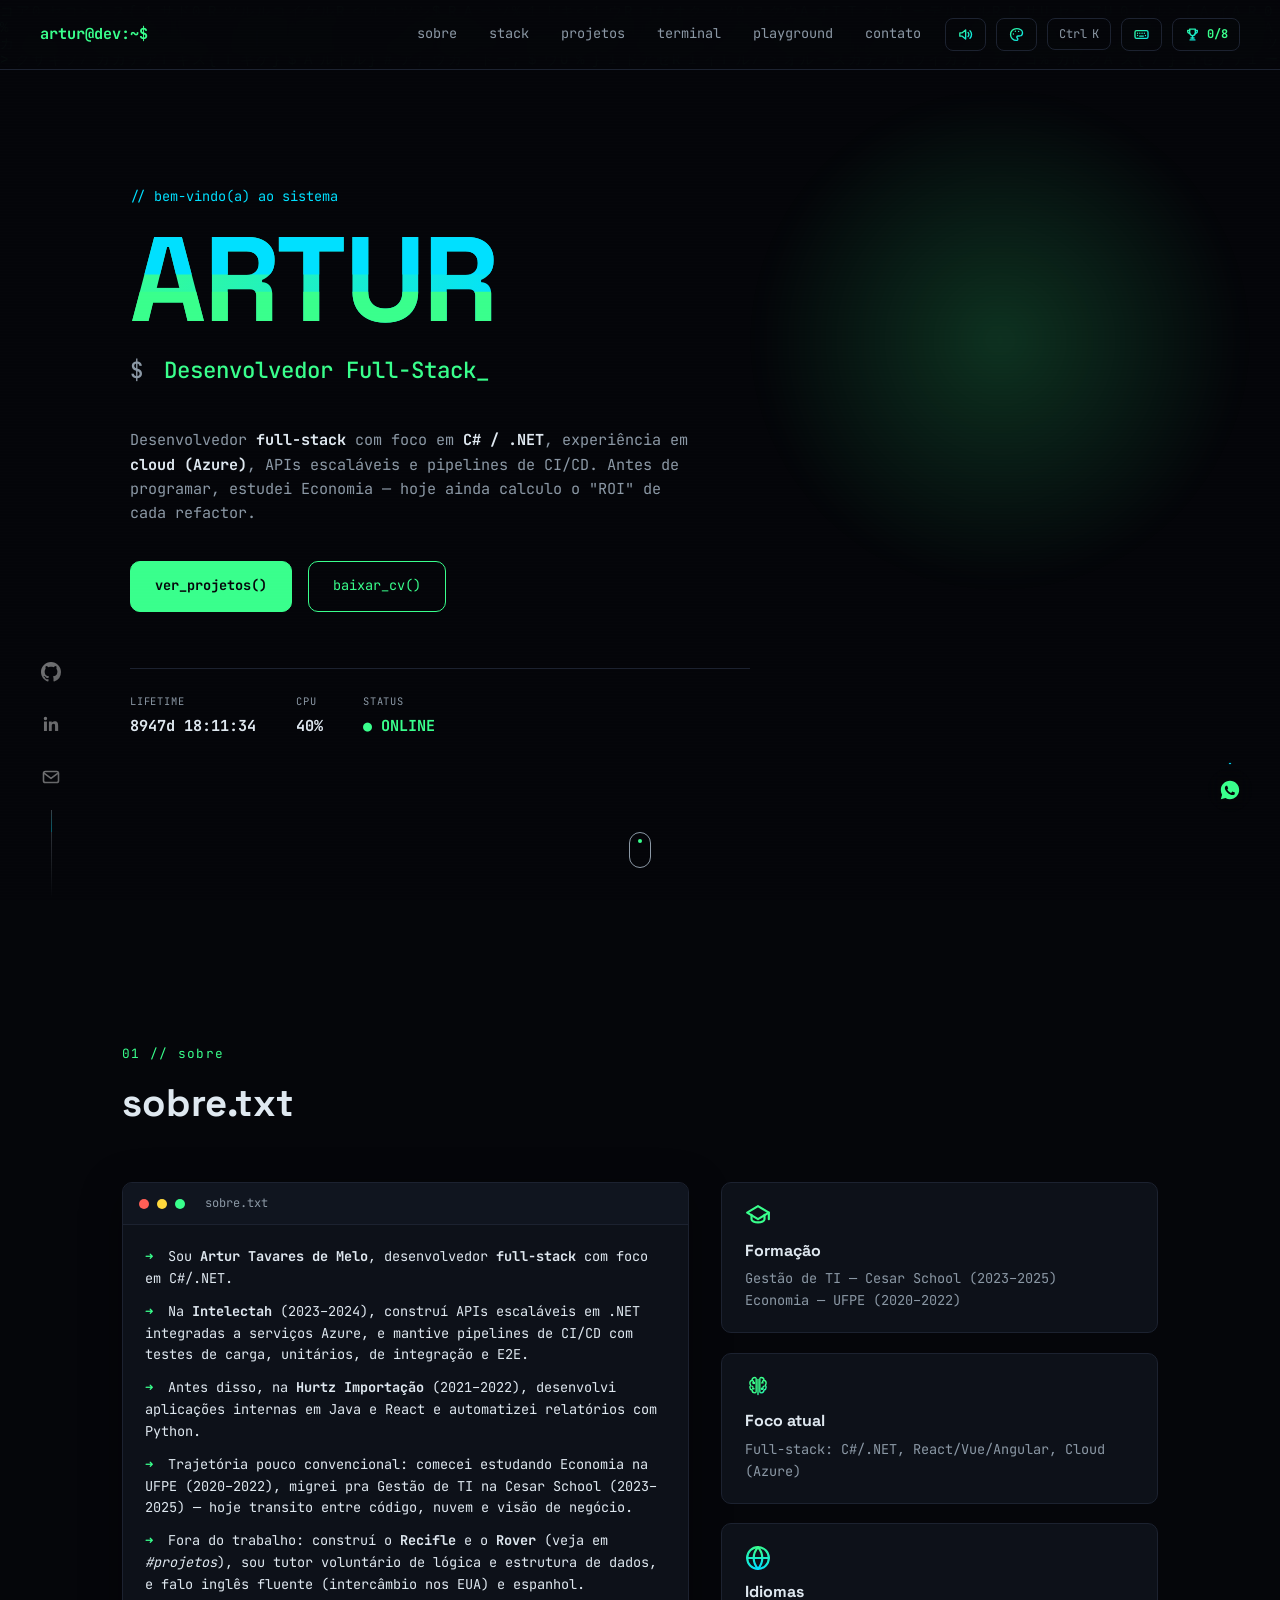
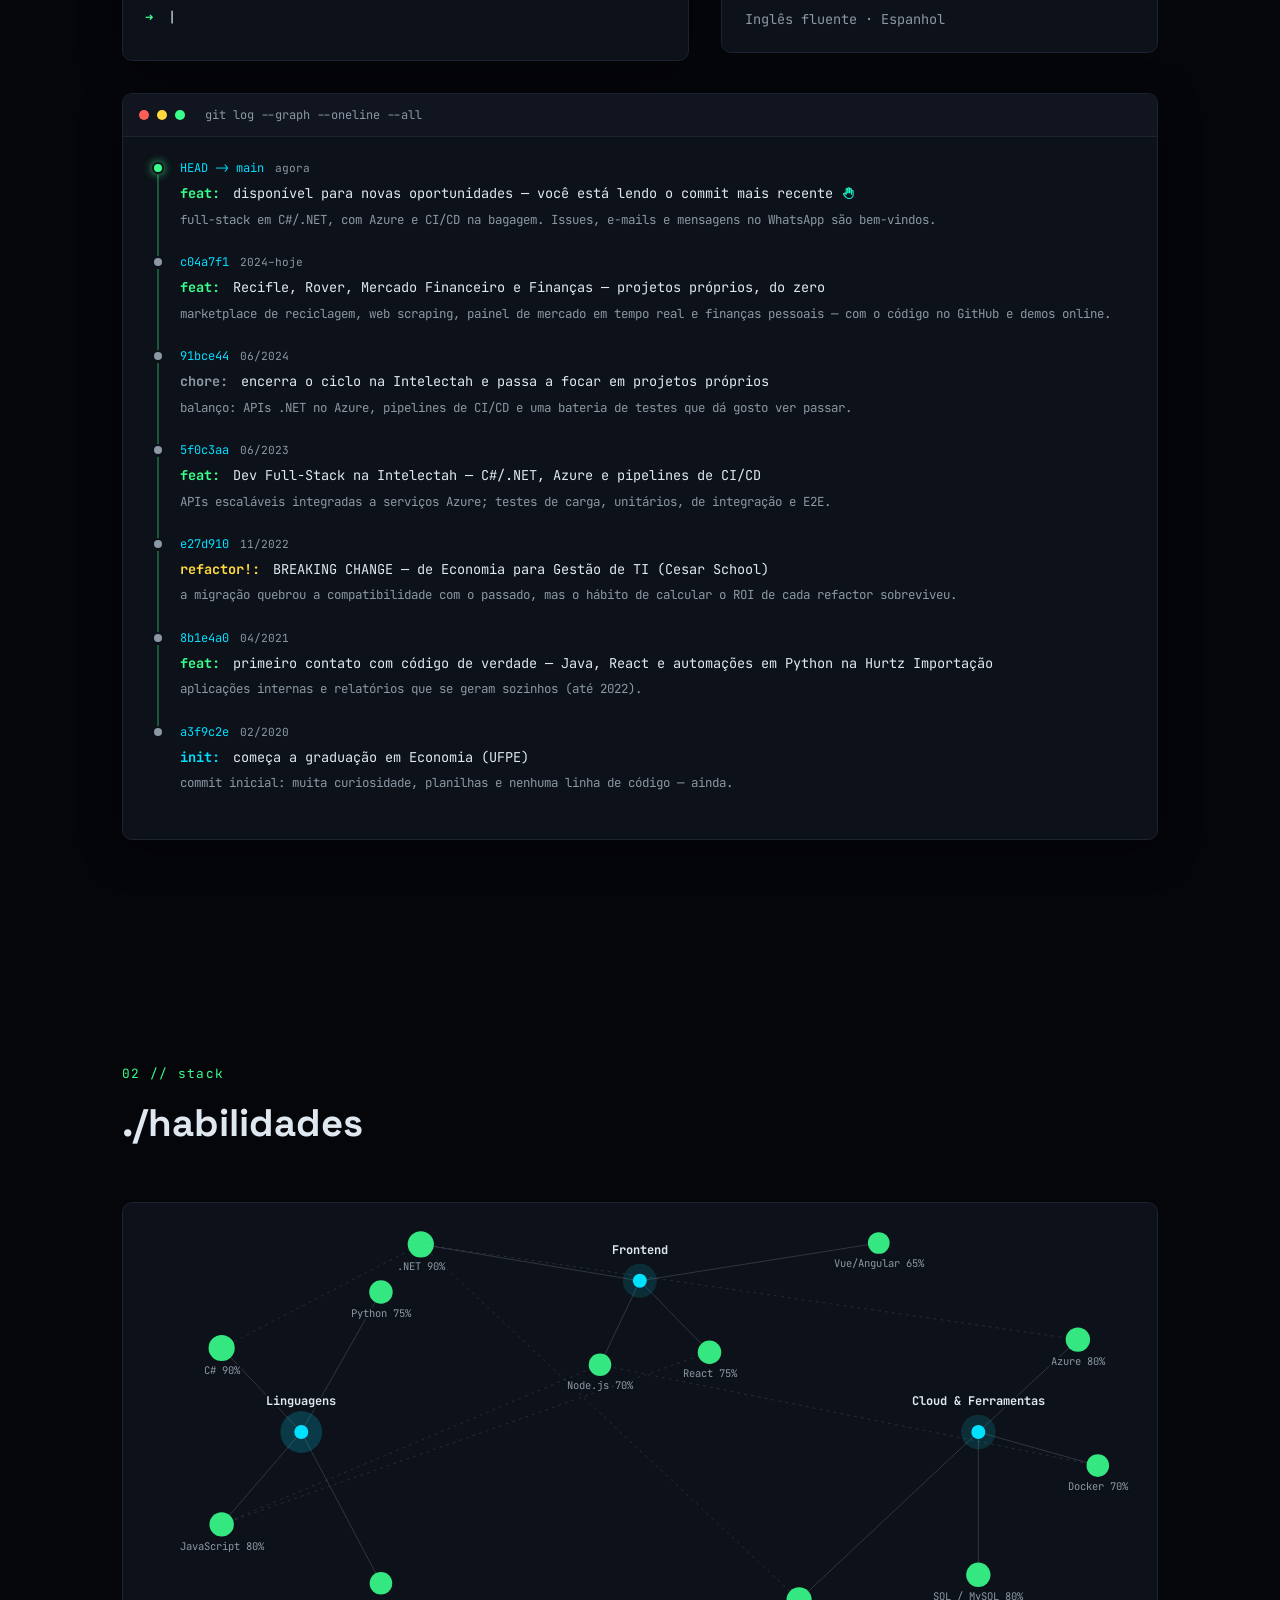
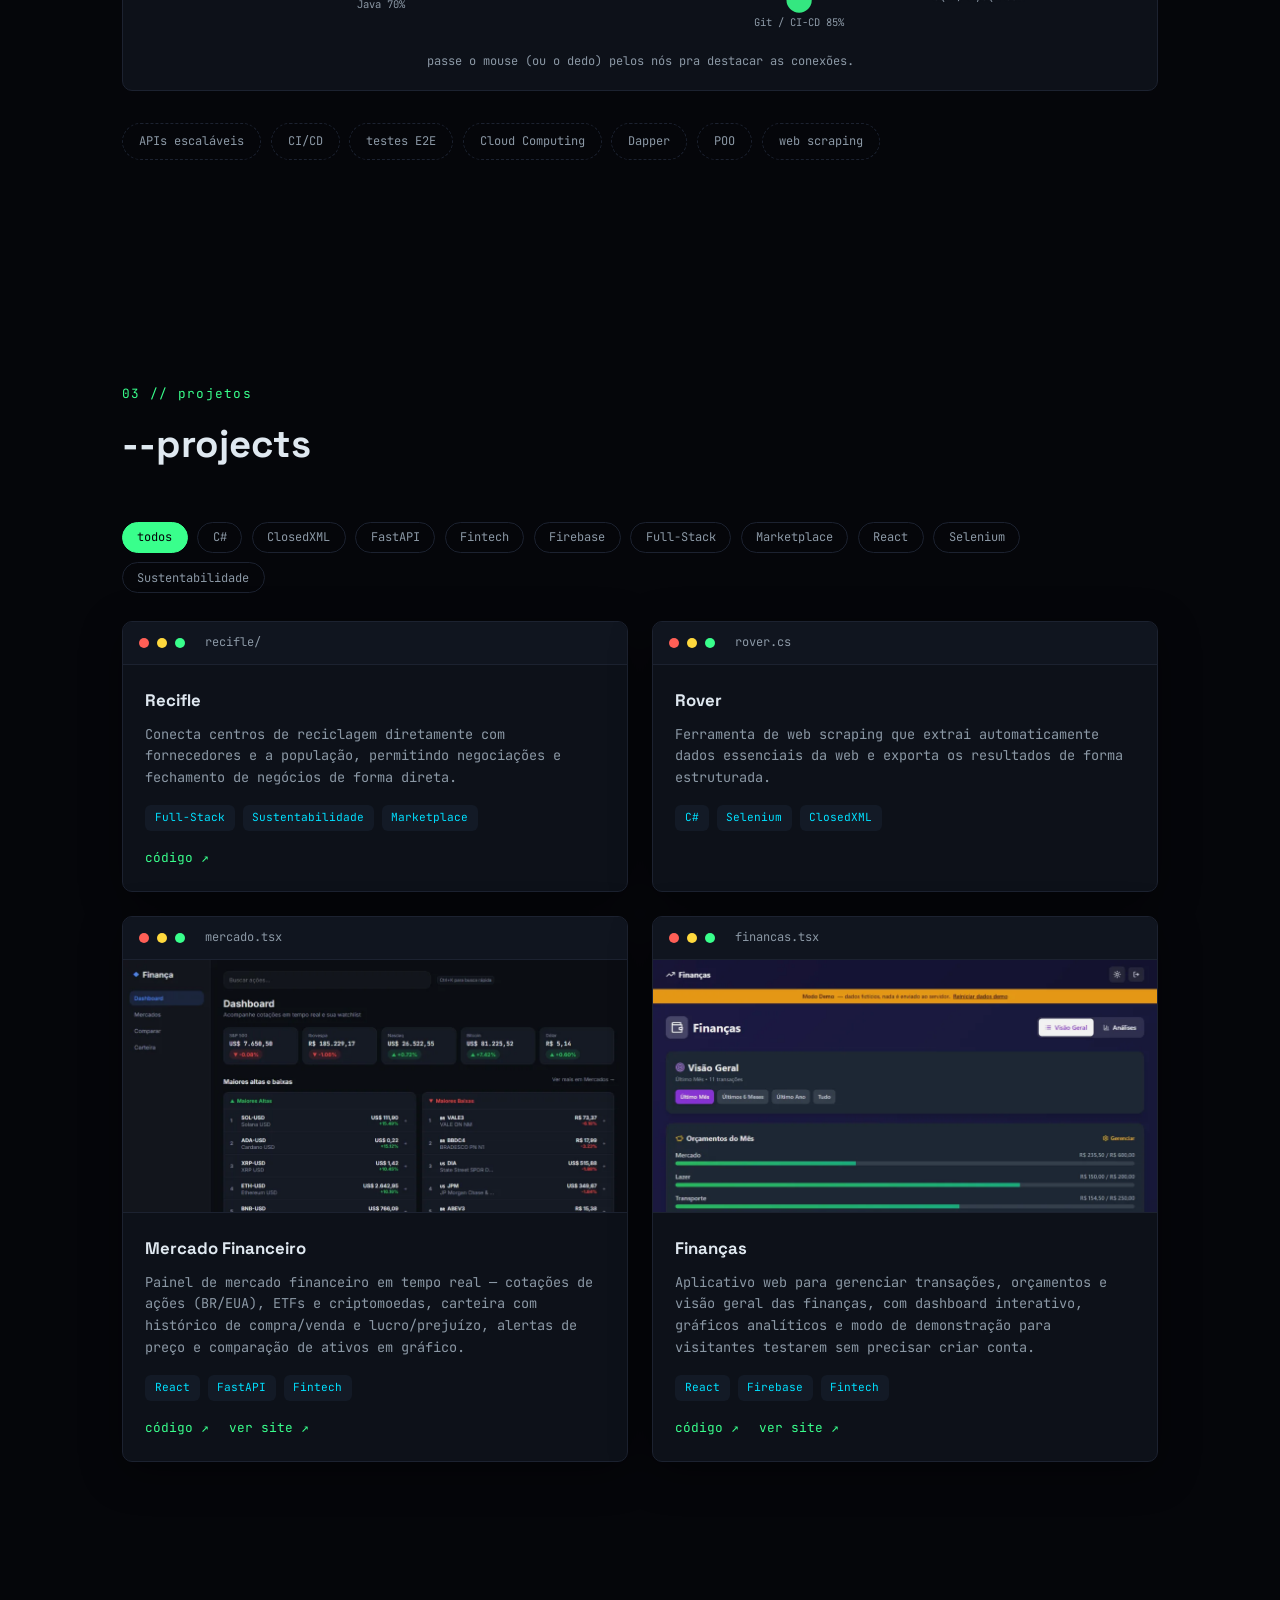
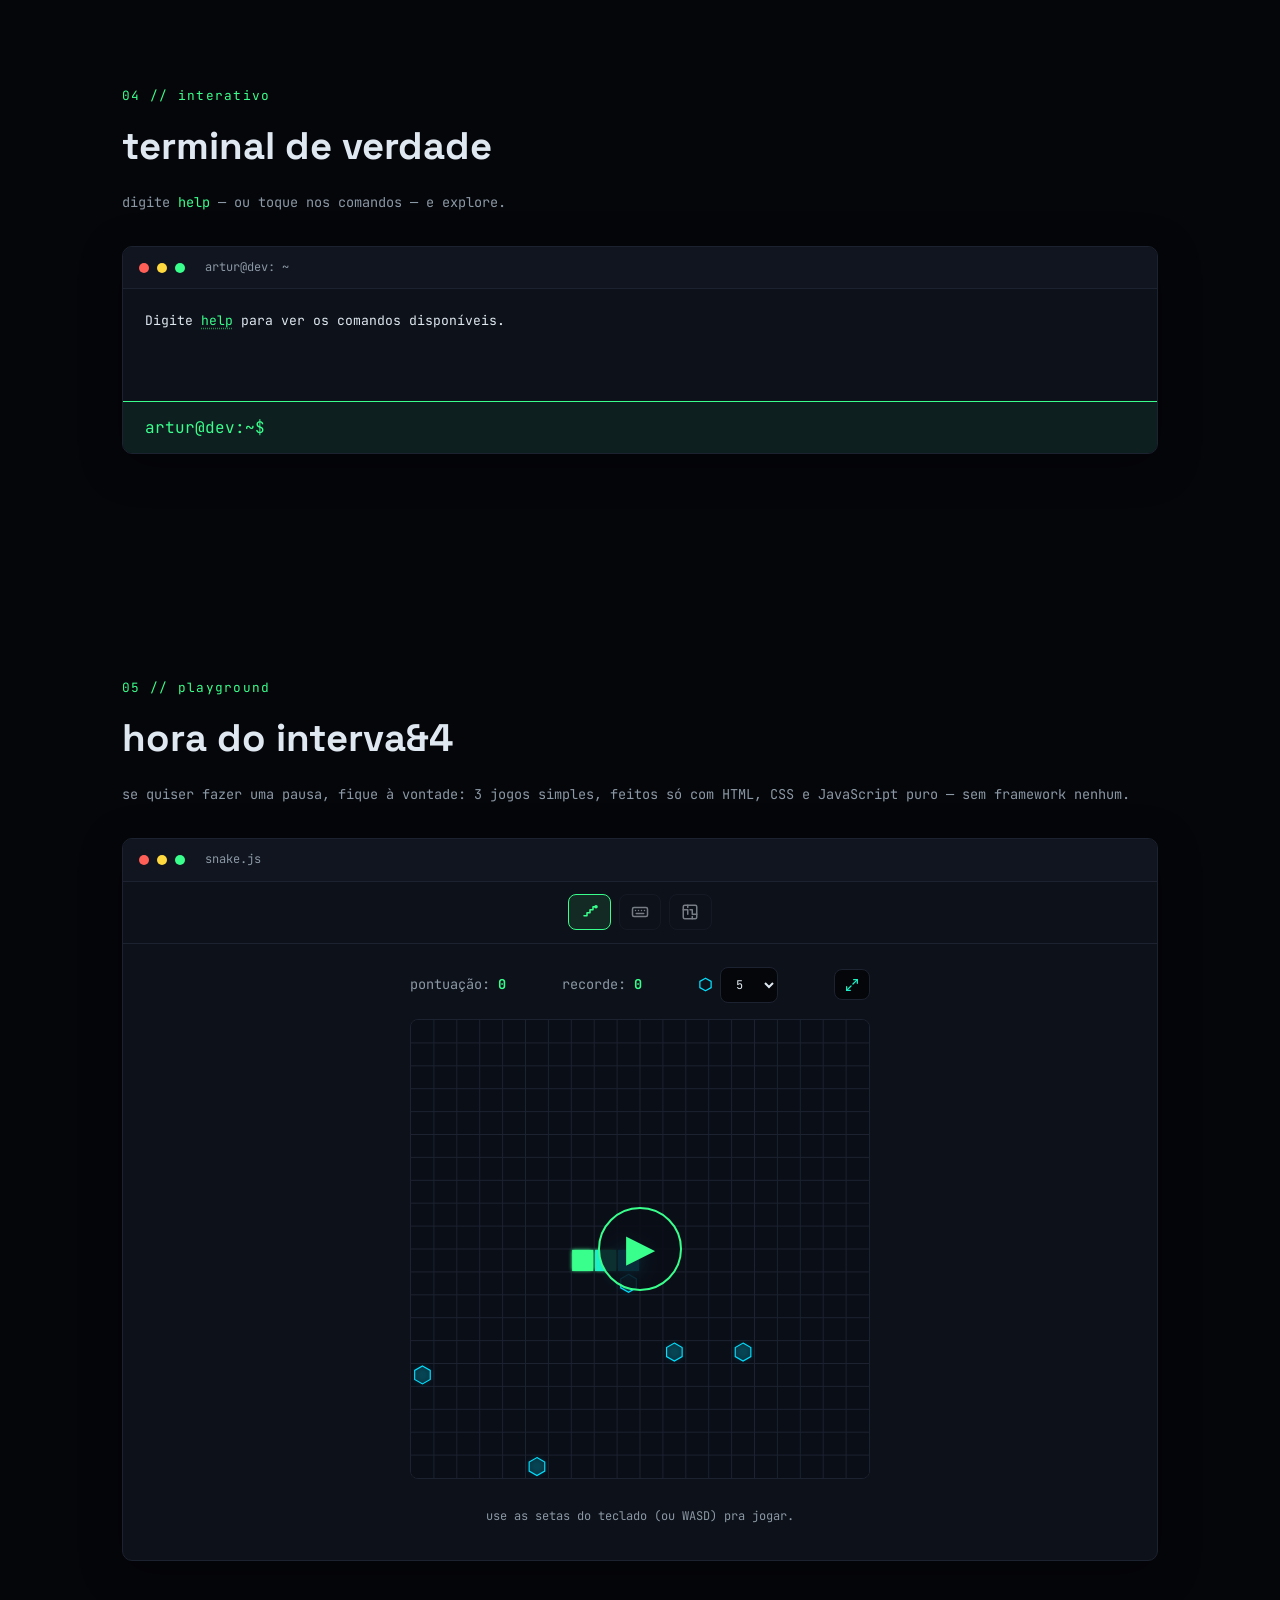
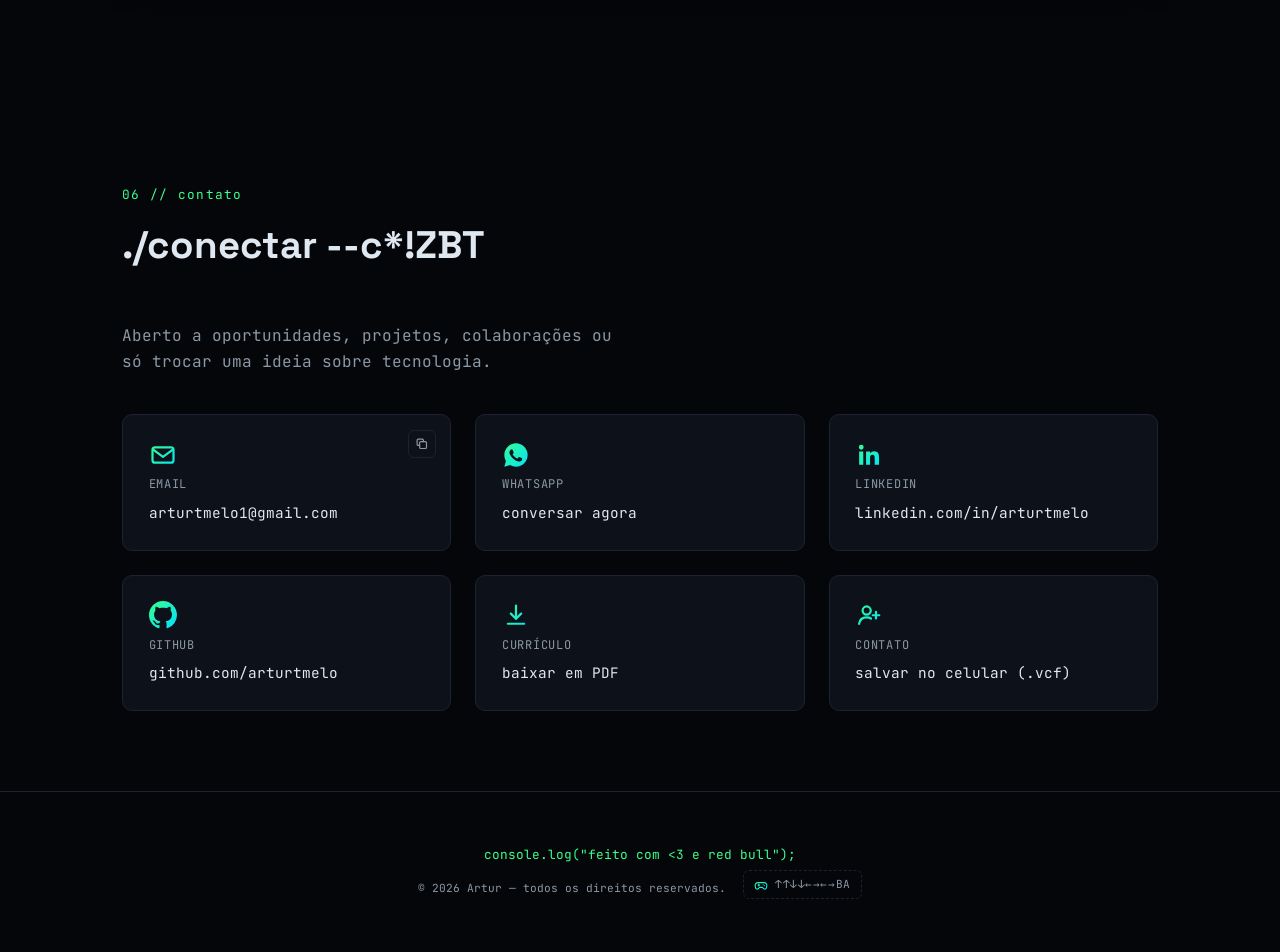
==== commit d8edf4b2: "Light theme ("claro"), theme menu button, T shortcut, smooth theme switch Theme menu - New palette b" ====
--- a/index.html
+++ b/index.html
@@ -23,7 +23,7 @@
 <meta name="twitter:image" content="https://arturtmelo.dev/og-card.png">
 <meta name="twitter:image:alt" content="ARTUR — Desenvolvedor Full-Stack (C#/.NET, Azure, React)">
 <meta name="theme-color" content="#05060a">
-<meta name="color-scheme" content="dark">
+<meta name="color-scheme" content="dark light">
 <link rel="apple-touch-icon" href="/apple-touch-icon.png">
 <link rel="icon" href="data:image/svg+xml,%3Csvg xmlns='http://www.w3.org/2000/svg' viewBox='0 0 100 100'%3E%3Crect width='100' height='100' fill='%2305060a'/%3E%3Ctext x='50' y='68' font-size='55' font-family='monospace' fill='%2339ff8c' text-anchor='middle'%3E%3E_%3C/text%3E%3C/svg%3E">
 <link rel="preload" href="fonts/jetbrains-mono-latin.woff2" as="font" type="font/woff2" crossorigin>
--- a/css/style.css
+++ b/css/style.css
@@ -59,7 +59,7 @@
 }
 
 /* ---------- tokens ---------- */
-:root {
+:root, [data-swatch="matrix"] {
   --bg: #05060a;
   --bg-alt: #0a0d14;
   --bg-card: #0d1119;
@@ -74,6 +74,16 @@
   --magenta-rgb: 255,43,214;
   --yellow: #ffd93d;
   --red: #ff5f56;
+  /* surfaces that used to be hard-coded dark: every theme now says what they are */
+  --bg-rgb: 5,6,10;        /* --bg as r,g,b, for translucent layers (nav, boot screen) */
+  --card-rgb: 10,14,23;    /* translucent popovers and labels */
+  --scrim-rgb: 3,4,7;      /* the dim layer behind modals */
+  --overlay-rgb: 3,4,7;    /* the veil of full-screen overlays, whose own content sits right on it */
+  --screen: #0a0e17;       /* "screens": the terminal prompt row, code boxes, game boards */
+  --bar-bg: #10151f;       /* window title bars */
+  --tag-bg: #131a26;       /* tech tags */
+  --on-accent: #05060a;    /* text that sits on a --green fill */
+  --shadow-k: 1;           /* strength of drop shadows (softer on a light page) */
   --font-mono: 'JetBrains Mono', 'JetBrains Mono Fallback', 'JetBrains Mono Fallback Mac', ui-monospace, Menlo, Consolas, monospace;
   --font-display: 'Space Grotesk', 'Space Grotesk Fallback', sans-serif;
   --radius: 10px;
@@ -81,33 +91,47 @@
 }
 
 /* alternate terminal color schemes — swapped live via data-theme on <html> */
-:root[data-theme="amber"] {
+:root[data-theme="amber"], [data-swatch="amber"] {
   --bg: #0a0603; --bg-alt: #120a04; --bg-card: #150d05; --border: #2b1d0c;
   --text: #ffe9c7; --muted: #a9875a;
   --green: #ffb000; --green-rgb: 255,176,0;
   --cyan: #ffcf6b; --cyan-rgb: 255,207,107;
   --magenta: #ff6f3c; --magenta-rgb: 255,111,60;
 }
-:root[data-theme="dracula"] {
+:root[data-theme="dracula"], [data-swatch="dracula"] {
   --bg: #191a21; --bg-alt: #21222c; --bg-card: #282a36; --border: #44475a;
   --text: #f8f8f2; --muted: #8995ba;
   --green: #50fa7b; --green-rgb: 80,250,123;
   --cyan: #8be9fd; --cyan-rgb: 139,233,253;
   --magenta: #ff79c6; --magenta-rgb: 255,121,198;
 }
-:root[data-theme="nord"] {
+:root[data-theme="nord"], [data-swatch="nord"] {
   --bg: #242933; --bg-alt: #2e3440; --bg-card: #3b4252; --border: #4c566a;
   --text: #eceff4; --muted: #9bb4ce;
   --green: #88c0d0; --green-rgb: 136,192,208;
   --cyan: #8fbcbb; --cyan-rgb: 143,188,187;
   --magenta: #b48ead; --magenta-rgb: 180,142,173;
 }
-:root[data-theme="synthwave"] {
+:root[data-theme="synthwave"], [data-swatch="synthwave"] {
   --bg: #150826; --bg-alt: #1a0b2e; --bg-card: #241242; --border: #3d1e6d;
   --text: #f2e9ff; --muted: #a68fd1;
   --green: #ff2bd6; --green-rgb: 255,43,214;
   --cyan: #00fff5; --cyan-rgb: 0,255,245;
   --magenta: #ffde59; --magenta-rgb: 255,222,89;
+}
+/* the one light theme: warm paper, darker accents so they keep 4.5:1 or better on it */
+:root[data-theme="claro"], [data-swatch="claro"] {
+  color-scheme: light;
+  --bg: #f6f4ee; --bg-alt: #eeebe2; --bg-card: #ffffff; --border: #d8d3c6;
+  --text: #1b2330; --muted: #566171;
+  --green: #0b7a3e; --green-rgb: 11,122,62;
+  --cyan: #0a6c8c; --cyan-rgb: 10,108,140;
+  --magenta: #a0208f; --magenta-rgb: 160,32,143;
+  --yellow: #8a5a00; --red: #c4302b;
+  --bg-rgb: 246,244,238; --card-rgb: 255,255,255; --scrim-rgb: 20,26,36; --overlay-rgb: 246,244,238;
+  --screen: #efece3; --bar-bg: #e9e5da; --tag-bg: #e3eef1; --on-accent: #ffffff;
+  --shadow-k: .32;
+  --glow: 0 0 18px rgba(var(--green-rgb), .16);
 }
 
 .tabular { font-variant-numeric: tabular-nums; }
@@ -189,7 +213,7 @@
   .term-icon { animation: none; }
 }
 
-::selection { background: var(--green); color: #05060a; }
+::selection { background: var(--green); color: var(--on-accent); }
 
 /* ---------- scrollbar ---------- */
 ::-webkit-scrollbar { width: 10px; }
@@ -200,7 +224,7 @@
 @supports not selector(::-webkit-scrollbar) {
   html { scrollbar-width: thin; scrollbar-color: var(--border) var(--bg); }
 }
-/* every theme is dark: make the browser-drawn bits (select lists, form controls) match */
+/* the browser-drawn bits (select lists, form controls, scrollbars) follow the theme: dark, except "claro" */
 html { color-scheme: dark; }
 
 /* ---------- matrix canvas ---------- */
@@ -247,7 +271,7 @@
 .cursor-dot { width: 6px; height: 6px; background: var(--green); box-shadow: 0 0 8px var(--green); }
 .cursor-ring {
   width: 32px; height: 32px;
-  border: 1px solid rgba(57,255,140,.5);
+  border: 1px solid rgba(var(--green-rgb),.5);
   transition: width .18s ease, height .18s ease, border-color .18s ease, background .18s ease, opacity .2s ease;
 }
 .cursor-ring.is-active { width: 50px; height: 50px; background: rgba(var(--green-rgb),.08); border-color: var(--cyan); }
@@ -260,7 +284,7 @@
   position: fixed;
   inset: 0;
   z-index: 10000;
-  background: rgba(5,6,10,.88);
+  background: rgba(var(--bg-rgb),.88);
   color: var(--green);
   font-family: var(--font-mono);
   padding: 6vh 6vw;
@@ -336,7 +360,7 @@
   align-items: center;
   gap: 1.5rem;
   padding: 1.1rem 2.5rem;
-  background: rgba(5,6,10,.65);
+  background: rgba(var(--bg-rgb),.65);
   backdrop-filter: blur(10px);
   border-bottom: 1px solid var(--border);
 }
@@ -481,7 +505,7 @@
   left: calc(100% + .45rem);
   top: 50%;
   padding: .3rem .65rem;
-  background: rgba(10, 14, 23, .94);
+  background: rgba(var(--card-rgb), .94);
   border: 1px solid var(--border);
   border-radius: 6px;
   color: var(--text);
@@ -691,10 +715,10 @@
   display: inline-block;
   cursor: pointer;
 }
-.btn--primary { background: var(--green); color: #05060a; font-weight: 700; }
+.btn--primary { background: var(--green); color: var(--on-accent); font-weight: 700; }
 .btn--primary:hover { box-shadow: var(--glow); transform: translateY(-2px); }
 .btn--ghost { color: var(--green); background: transparent; }
-.btn--ghost:hover { background: rgba(57,255,140,.1); transform: translateY(-2px); }
+.btn--ghost:hover { background: rgba(var(--green-rgb),.1); transform: translateY(-2px); }
 
 .hero__stats {
   display: flex;
@@ -787,14 +811,14 @@
   border: 1px solid var(--border);
   border-radius: var(--radius);
   overflow: hidden;
-  box-shadow: 0 10px 40px rgba(0,0,0,.4);
+  box-shadow: 0 10px 40px rgba(0,0,0,calc(.4 * var(--shadow-k)));
 }
 .terminal-window__bar {
   display: flex;
   align-items: center;
   gap: .5rem;
   padding: .7rem 1rem;
-  background: #10151f;
+  background: var(--bar-bg);
   border-bottom: 1px solid var(--border);
 }
 .dot { width: 10px; height: 10px; border-radius: 50%; display: inline-block; flex-shrink: 0; position: relative; }
@@ -854,7 +878,7 @@
   position: fixed;
   inset: 0;
   z-index: 9000;
-  background: rgba(3,4,7,.75);
+  background: rgba(var(--scrim-rgb),.75);
   backdrop-filter: blur(3px);
   opacity: 0;
   visibility: hidden;
@@ -1116,7 +1140,7 @@
   transition: border-color .2s ease, color .2s ease, background .2s ease;
 }
 .projects__filter:hover { color: var(--text); border-color: var(--green); }
-.projects__filter.active { color: #05060a; background: var(--green); border-color: var(--green); }
+.projects__filter.active { color: var(--on-accent); background: var(--green); border-color: var(--green); }
 .projects__grid { display: grid; grid-template-columns: repeat(2, 1fr); gap: 1.5rem; }
 .project-card.is-filtered-out { display: none !important; }
 .project-card {
@@ -1133,7 +1157,7 @@
   display: block;
   overflow: hidden;
   border-bottom: 1px solid var(--border);
-  background: #0a0e17;
+  background: var(--screen);
 }
 .project-card__preview img {
   display: block;
@@ -1156,7 +1180,7 @@
 .project-card__body h3 { margin: 0 0 .6rem; font-family: var(--font-display); font-size: 1.05rem; }
 .project-card__body p { margin: 0 0 1rem; color: var(--muted); font-size: .85rem; }
 .tags { display: flex; flex-wrap: wrap; gap: .5rem; margin-bottom: 1.1rem; }
-.tags span { font-size: .7rem; padding: .25rem .6rem; background: #131a26; border-radius: 6px; color: var(--cyan); }
+.tags span { font-size: .7rem; padding: .25rem .6rem; background: var(--tag-bg); border-radius: 6px; color: var(--cyan); }
 .project-card__links { display: flex; gap: 1.2rem; }
 .project-card__links a { font-size: .8rem; color: var(--green); }
 .project-card__links a:hover { text-decoration: underline; }
@@ -1189,7 +1213,7 @@
   gap: .6rem;
   padding: .8rem 1.4rem;
   border-top: 1px solid var(--border);
-  background: #0a0e17;
+  background: var(--screen);
   transition: border-color .2s ease, background-color .2s ease;
 }
 /* the field itself has no outline: the whole prompt row shows that it has focus */
@@ -1321,7 +1345,7 @@
   position: fixed;
   inset: 0;
   z-index: 10001;
-  background: rgba(3,4,7,.92);
+  background: rgba(var(--overlay-rgb),.92);
   display: flex;
   align-items: center;
   justify-content: center;
@@ -1353,7 +1377,7 @@
   position: fixed;
   inset: 0;
   z-index: 10002;
-  background: rgba(3,4,7,.6);
+  background: rgba(var(--scrim-rgb),.6);
   backdrop-filter: blur(4px);
   display: flex;
   align-items: flex-start;
@@ -1369,7 +1393,7 @@
   background: var(--bg-card);
   border: 1px solid var(--border);
   border-radius: var(--radius);
-  box-shadow: 0 20px 60px rgba(0,0,0,.5);
+  box-shadow: 0 20px 60px rgba(0,0,0,calc(.5 * var(--shadow-k)));
   overflow: hidden;
   transform: translateY(-10px);
   transition: transform .2s ease;
@@ -1413,8 +1437,9 @@
   align-items: baseline;
   gap: 1rem;
 }
-.palette__result .hint { font-size: .7rem; color: var(--border); white-space: nowrap; overflow: hidden; text-overflow: ellipsis; }
+.palette__result .hint { font-size: .7rem; color: var(--muted); white-space: nowrap; overflow: hidden; text-overflow: ellipsis; }
 .palette__result.active { background: rgba(var(--green-rgb),.12); color: var(--text); }
+.palette__result.active .hint { color: var(--text); }
 .palette__empty { padding: 1.2rem; text-align: center; color: var(--muted); font-size: .85rem; }
 
 /* ---------- achievement toasts ---------- */
@@ -1442,7 +1467,7 @@
   align-items: flex-start;
   font-size: .8rem;
   color: var(--text);
-  box-shadow: 0 10px 30px rgba(0,0,0,.4);
+  box-shadow: 0 10px 30px rgba(0,0,0,calc(.4 * var(--shadow-k)));
   opacity: 0;
   transform: translateX(20px);
   transition: opacity .3s ease, transform .3s ease;
@@ -1474,7 +1499,10 @@
   color: var(--muted);
 }
 .achievements-list li.unlocked { border-color: var(--green); color: var(--text); }
-.achievements-list li.locked { opacity: .55; }
+/* locked: dashed and muted, not faded: a 55% opacity dropped the text below 4.5:1 */
+.achievements-list li.locked { border-style: dashed; }
+.achievements-list li.locked strong { color: var(--muted); }
+.achievements-list li.locked .achievements-list__icon { opacity: .6; }
 .achievements-list__icon { display: flex; align-items: center; }
 .achievements-list__icon .ui-icon { width: 22px; height: 22px; vertical-align: 0; }
 .achievements-list li.locked .ui-icon { background: var(--muted); filter: none; }
@@ -1606,7 +1634,7 @@
   width: 84px;
   height: 84px;
   border-radius: 50%;
-  background: rgba(10,14,23,.85);
+  background: rgba(var(--card-rgb),.85);
   border: 2px solid var(--green);
   color: var(--green);
   font-size: 2.4rem;
@@ -1635,7 +1663,7 @@
   width: 100%;
   aspect-ratio: 1 / 1;
   height: auto;
-  background: #0a0e17;
+  background: var(--screen);
   border: 1px solid var(--border);
   border-radius: 8px;
   touch-action: auto; /* idle/game-over: let the page scroll normally through the canvas */
@@ -1698,7 +1726,7 @@
   align-items: center;
   justify-content: center;
   padding: max(.75rem, env(safe-area-inset-top)) max(.75rem, env(safe-area-inset-right)) max(.75rem, env(safe-area-inset-bottom)) max(.75rem, env(safe-area-inset-left));
-  background: rgba(3,4,7,.88);
+  background: rgba(var(--overlay-rgb),.88);
   backdrop-filter: blur(3px);
   -webkit-backdrop-filter: blur(3px);
   opacity: 0;
@@ -1837,7 +1865,7 @@
   position: relative;
   flex: 1;
   min-height: 140px;
-  background: #0a0e17;
+  background: var(--screen);
   border: 1px solid var(--border);
   border-radius: 8px;
   padding: 1.2rem;
@@ -1855,7 +1883,7 @@
   pointer-events: none;
 }
 .typing__text .char--correct { color: var(--text); }
-.typing__text .char--wrong { color: #fff; background: rgba(255,95,86,.55); border-radius: 2px; }
+.typing__text .char--wrong { color: var(--text); background: rgba(255,95,86,.55); border-radius: 2px; }
 .typing__text .char--current { border-bottom: 2px solid var(--green); }
 .typing__input {
   position: absolute;
@@ -1908,7 +1936,7 @@
   transition: border-color .15s ease, color .15s ease, background-color .15s ease;
 }
 .maze__size:hover { border-color: var(--green); color: var(--text); }
-.maze__size[aria-pressed="true"] { border-color: var(--green); color: var(--green); background: rgba(var(--green-rgb), .1); }
+.maze__size[aria-pressed="true"] { border-color: var(--green); color: var(--text); background: rgba(var(--green-rgb), .1); }
 .maze__clue { width: 100%; max-width: 460px; margin: 0; font-size: .85rem; line-height: 1.6; text-align: center; color: var(--text); }
 .maze__clue span { color: var(--cyan); }
 
@@ -1922,7 +1950,7 @@
   display: flex;
   align-items: center;
   justify-content: center;
-  background: #0a0e17;
+  background: var(--screen);
   border: 1px solid var(--border);
   border-radius: 6px;
   font-size: .82rem;
@@ -1953,7 +1981,7 @@
 }
 
 .maze__cell {
-  fill: #0a0e17;
+  fill: var(--screen);
   stroke: var(--border);
   stroke-width: 2;
   transition: fill .15s ease, stroke .15s ease;
@@ -2011,7 +2039,7 @@
   fill: var(--text);
   text-anchor: middle;
   paint-order: stroke;
-  stroke: #05060a;
+  stroke: var(--screen);
   stroke-width: 7px;
   stroke-linejoin: round;
   pointer-events: none;
@@ -2026,7 +2054,7 @@
 .maze__actions { display: flex; flex-wrap: wrap; justify-content: center; gap: .6rem; }
 .maze__actions .btn { padding: .55rem .9rem; font-size: .78rem; }
 .maze__actions .btn:disabled { opacity: .4; cursor: default; transform: none; background: transparent; }
-.maze__actions .btn.is-next { background: var(--green); color: #05060a; font-weight: 700; }
+.maze__actions .btn.is-next { background: var(--green); color: var(--on-accent); font-weight: 700; }
 .maze__hint { margin: 0; max-width: 420px; color: var(--muted); font-size: .78rem; line-height: 1.6; text-align: center; }
 .maze__legend { display: flex; flex-wrap: wrap; align-items: center; justify-content: center; gap: .5rem 1rem; margin: 0; color: var(--muted); font-size: .75rem; }
 .maze__legend span { display: inline-flex; align-items: center; gap: .4rem; }
@@ -2048,7 +2076,7 @@
   align-items: center;
   justify-content: center;
   padding: max(1rem, env(safe-area-inset-top)) max(1rem, env(safe-area-inset-right)) max(1rem, env(safe-area-inset-bottom)) max(1rem, env(safe-area-inset-left));
-  background: rgba(3,4,7,.88);
+  background: rgba(var(--overlay-rgb),.88);
   backdrop-filter: blur(3px);
   -webkit-backdrop-filter: blur(3px);
   opacity: 0;
@@ -2076,7 +2104,7 @@
   display: flex;
   align-items: center;
   justify-content: center;
-  background: #0a0e17;
+  background: var(--screen);
   border: 1px solid var(--border);
   border-radius: 6px;
   font-size: .85rem;
@@ -2115,7 +2143,7 @@
   display: flex;
   align-items: center;
   justify-content: center;
-  background: #0a0e17;
+  background: var(--screen);
   border: 1px solid var(--border);
   border-radius: 12px;
   color: var(--green);
@@ -2145,6 +2173,72 @@
   .konami-pad__slot.is-next, .konami-pad__seq.is-wrong { animation: none; }
   .konami-pad__key { transition: none; }
 }
+
+/* =========================================================
+   THEME MENU (the palette button in the nav) and the light theme's adjustments
+   ========================================================= */
+.nav__controls { position: relative; }
+.theme-pop {
+  position: absolute;
+  top: calc(100% + 12px);
+  right: 0;
+  z-index: 510;
+  width: 226px;
+  padding: .75rem;
+  background: rgba(var(--card-rgb), .97);
+  border: 1px solid var(--border);
+  border-radius: var(--radius);
+  box-shadow: 0 16px 40px rgba(0,0,0,calc(.5 * var(--shadow-k)));
+  opacity: 0;
+  transform: translateY(-6px);
+  visibility: hidden;
+  pointer-events: none;
+  transition: opacity .16s ease, transform .16s ease, visibility 0s linear .16s;
+}
+.theme-pop.open { opacity: 1; transform: none; visibility: visible; pointer-events: auto; transition: opacity .16s ease, transform .16s ease, visibility 0s; }
+.theme-pop__title { margin: 0 0 .5rem .35rem; font-size: .72rem; color: var(--muted); }
+.theme-menu { display: flex; flex-direction: column; gap: .15rem; }
+.theme-menu__item {
+  display: flex;
+  align-items: center;
+  gap: .75rem;
+  width: 100%;
+  padding: .5rem .6rem;
+  background: transparent;
+  border: 1px solid transparent;
+  border-radius: 8px;
+  color: var(--text);
+  font-family: var(--font-mono);
+  font-size: .82rem;
+  text-align: left;
+  cursor: pointer;
+  transition: background-color .15s ease, border-color .15s ease;
+}
+.theme-menu__item:hover, .theme-menu__item:focus-visible { background: rgba(var(--green-rgb), .1); }
+.theme-menu__item[aria-checked="true"] { border-color: var(--green); }
+.theme-menu__mark { margin-left: auto; color: var(--green); font-weight: 700; }
+.theme-swatch {
+  flex-shrink: 0;
+  width: 24px;
+  height: 24px;
+  border: 1px solid var(--border);
+  border-radius: 7px;
+  background: linear-gradient(135deg, var(--bg) 0 50%, var(--green) 50% 100%);
+}
+@media (prefers-reduced-motion: reduce) {
+  .theme-pop, .theme-pop.open { transition: none; transform: none; }
+}
+
+/* "claro": no CRT scanlines or neon on paper; the rain stays as a faint watermark */
+:root[data-theme="claro"] .scanlines { display: none; }
+:root[data-theme="claro"] #matrix-canvas { opacity: .1; }
+:root[data-theme="claro"] .ui-icon,
+:root[data-theme="claro"] .fact-card__icon,
+:root[data-theme="claro"] .nav__iconbtn:hover .ui-icon,
+:root[data-theme="claro"] .contact-card:hover .contact-card__icon .ui-icon { filter: none; }
+:root[data-theme="claro"] .hero__title { filter: none; }
+:root[data-theme="claro"] .secret-overlay__content, :root[data-theme="claro"] .secret-overlay__content * { text-shadow: none; }
+:root[data-theme="claro"] .glitch::before, :root[data-theme="claro"] .glitch::after { opacity: .55; }
 
 /* =========================================================
    FORCED COLORS (Windows High Contrast): the system palette replaces every colour the page sets,
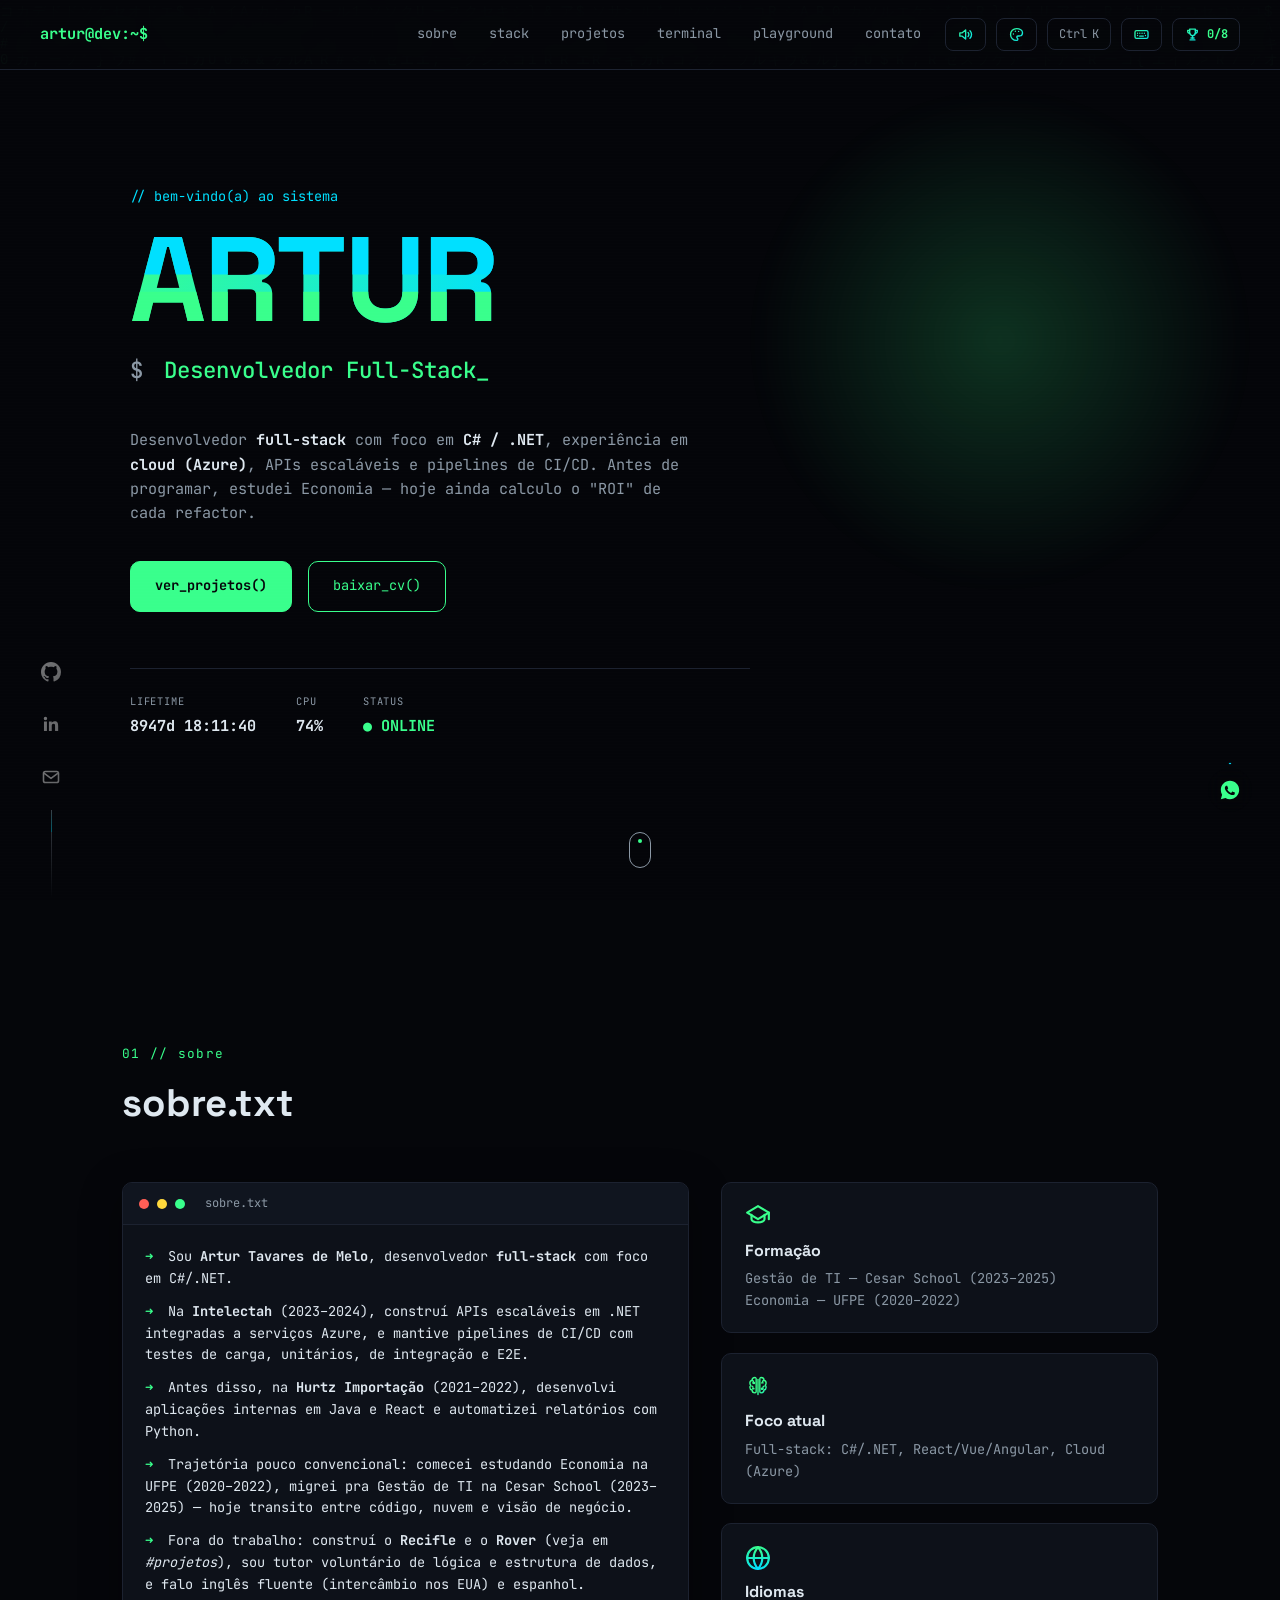
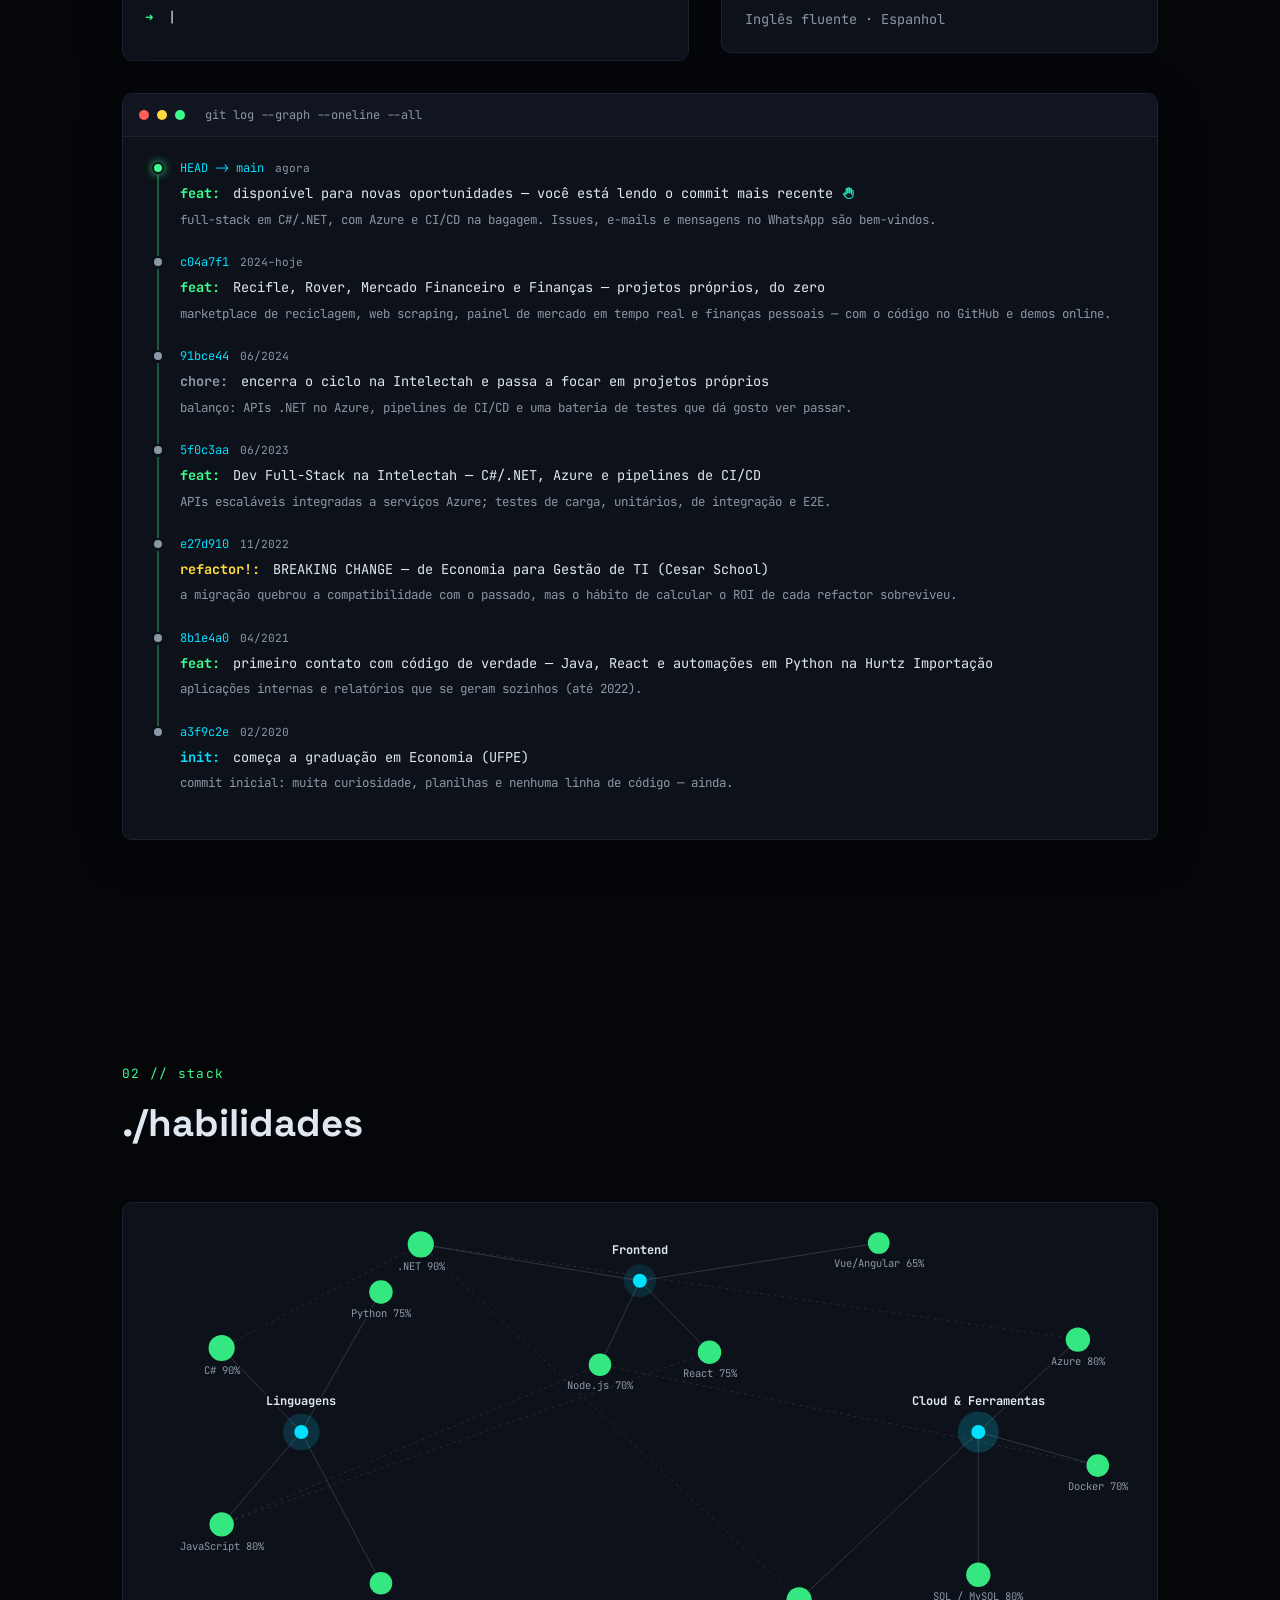
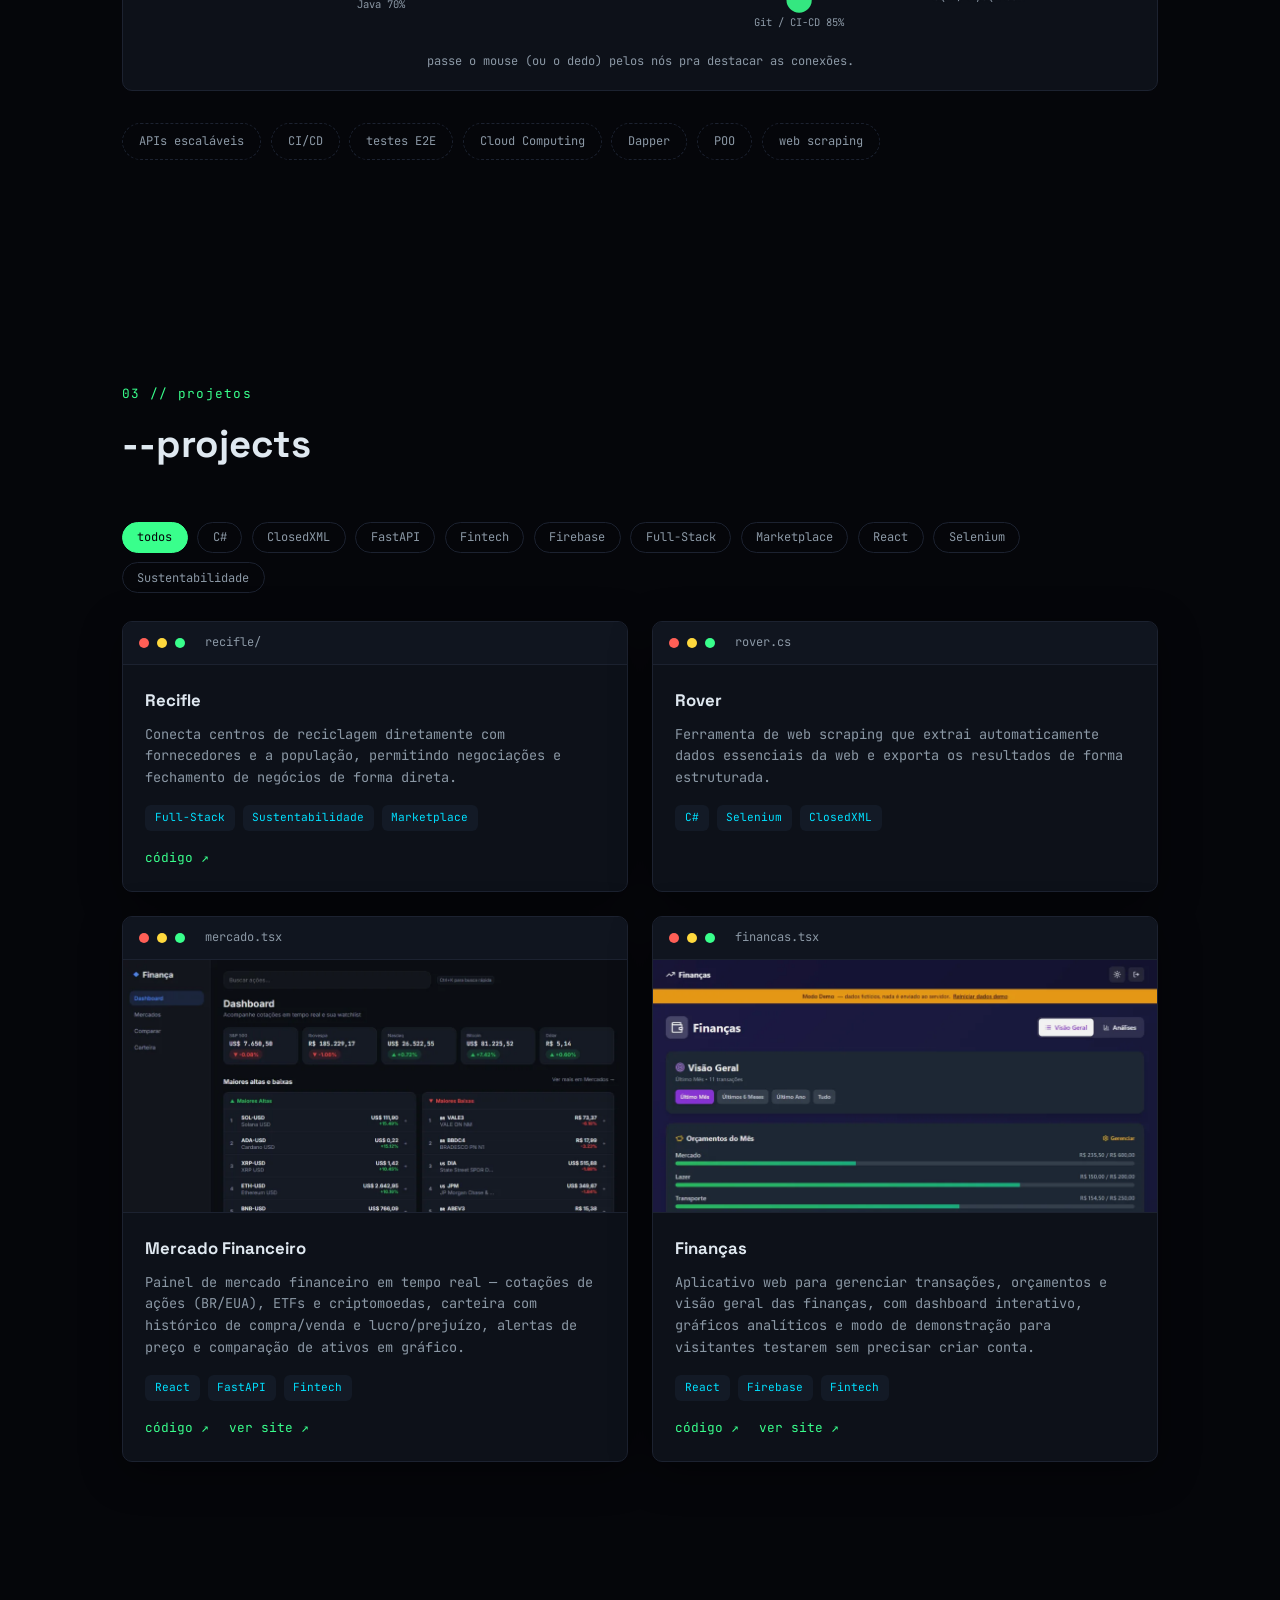
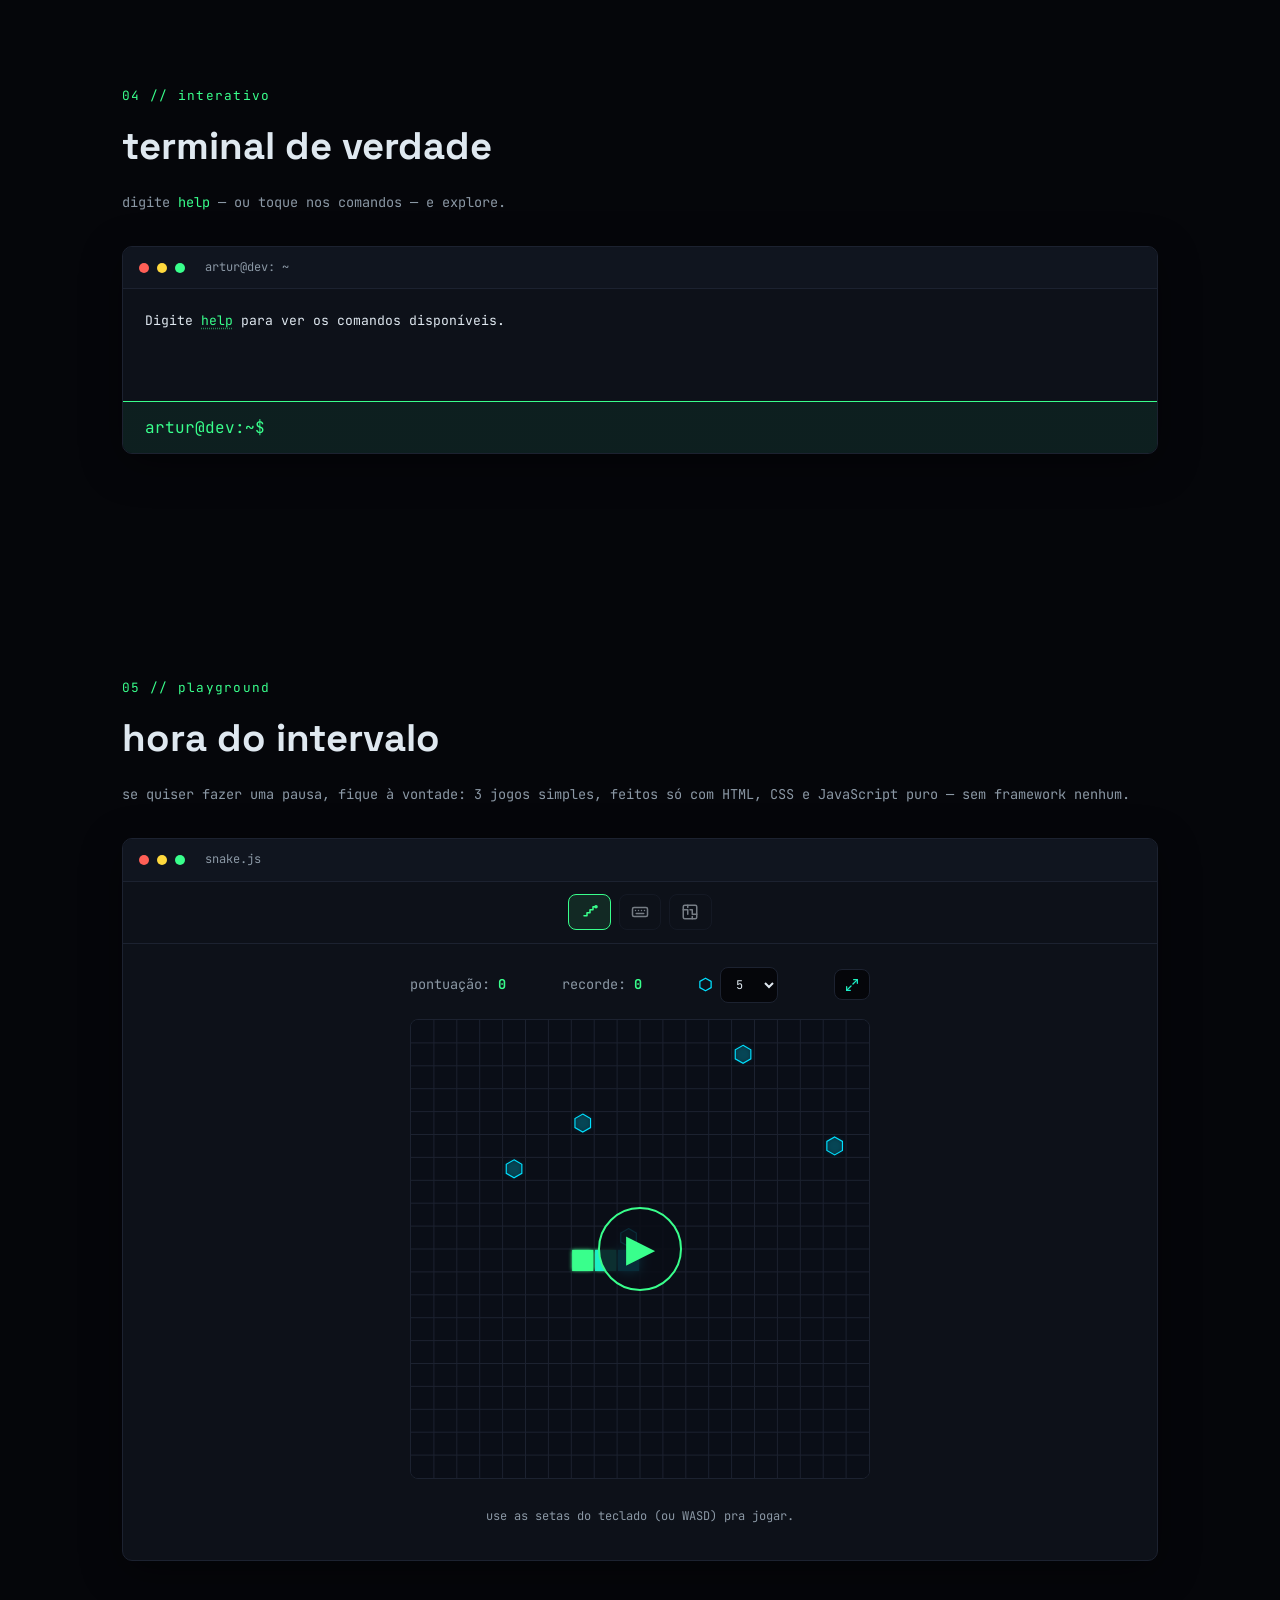
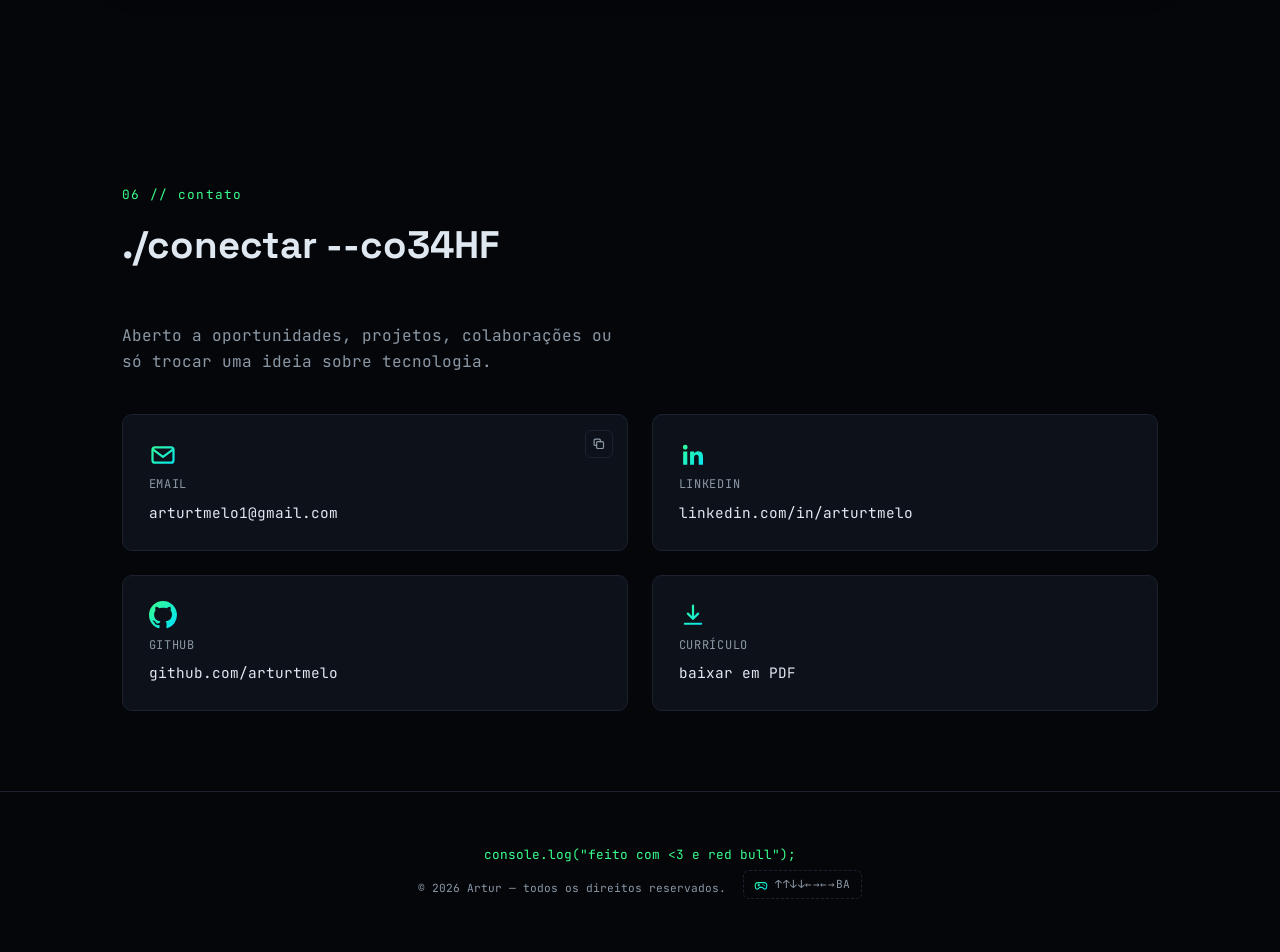
==== commit 21b73063: "Contato: remove WhatsApp and "save contact" cards; "código secreto" -> "código Konami" - Contato is " ====
--- a/index.html
+++ b/index.html
@@ -561,11 +561,6 @@
         <span class="contact-card__label">Email</span>
         <span class="contact-card__value">arturtmelo1@gmail.com</span>
       </a>
-      <a class="contact-card" href="https://wa.me/5581991276452?text=Ol%C3%A1%2C%20Artur!%20Vi%20seu%20portf%C3%B3lio%20e%20gostaria%20de%20conversar." target="_blank" rel="noopener">
-        <span class="contact-card__icon"><span class="ui-icon ui-icon--whatsapp" aria-hidden="true"></span></span>
-        <span class="contact-card__label">WhatsApp</span>
-        <span class="contact-card__value">conversar agora</span>
-      </a>
       <a class="contact-card" href="https://www.linkedin.com/in/arturtmelo/" target="_blank" rel="noopener">
         <span class="contact-card__icon"><span class="ui-icon ui-icon--linkedin" aria-hidden="true"></span></span>
         <span class="contact-card__label">LinkedIn</span>
@@ -580,11 +575,6 @@
         <span class="contact-card__icon"><span class="ui-icon ui-icon--download" aria-hidden="true"></span></span>
         <span class="contact-card__label">Currículo</span>
         <span class="contact-card__value">baixar em PDF</span>
-      </a>
-      <a class="contact-card" href="artur-tavares-de-melo.vcf" id="saveContactLink" download>
-        <span class="contact-card__icon"><span class="ui-icon ui-icon--contact" aria-hidden="true"></span></span>
-        <span class="contact-card__label">Contato</span>
-        <span class="contact-card__value">salvar no celular (.vcf)</span>
       </a>
     </div>
   </section>
--- a/css/style.css
+++ b/css/style.css
@@ -1265,7 +1265,7 @@
 
 /* ---------- contact ---------- */
 .contact__desc { color: var(--muted); max-width: 500px; margin-bottom: 2.5rem; }
-.contact__grid { display: grid; grid-template-columns: repeat(3, 1fr); gap: 1.5rem; }
+.contact__grid { display: grid; grid-template-columns: repeat(2, 1fr); gap: 1.5rem; }
 .contact-card {
   position: relative;
   background: var(--bg-card);
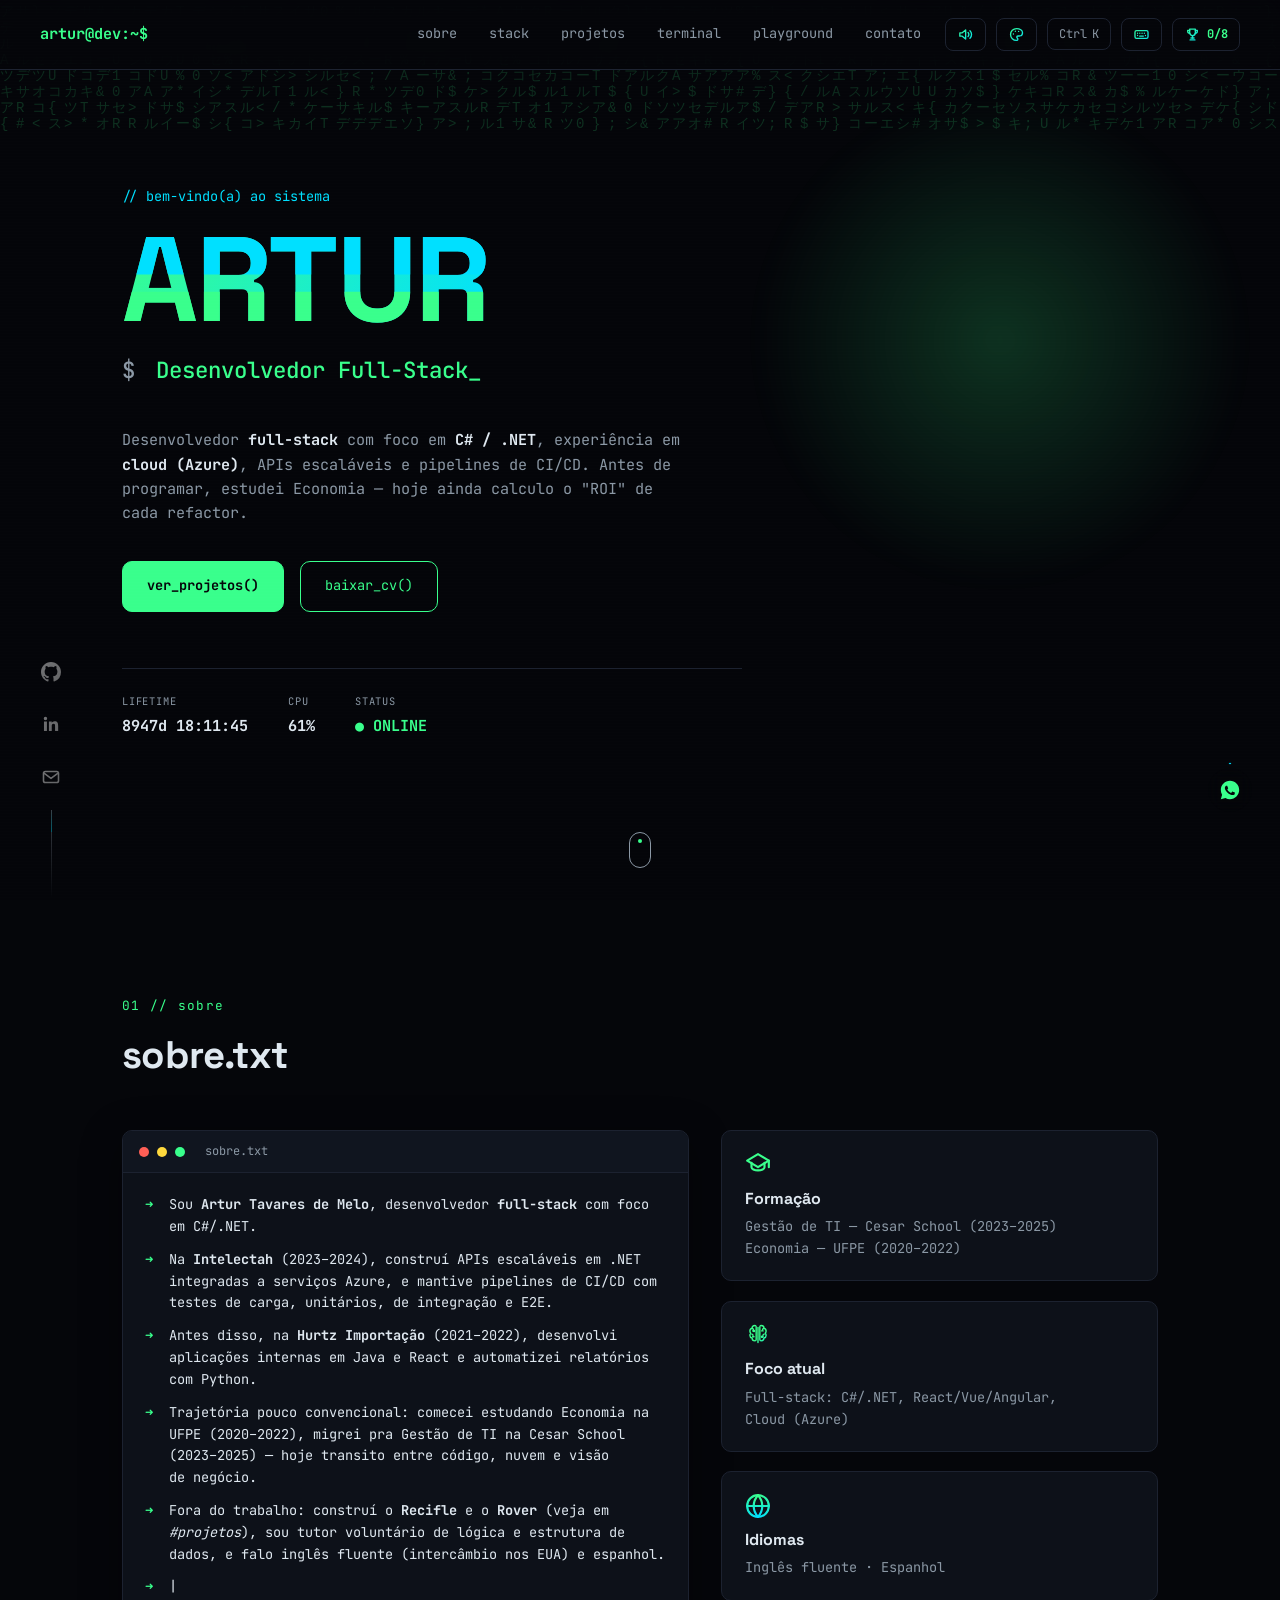
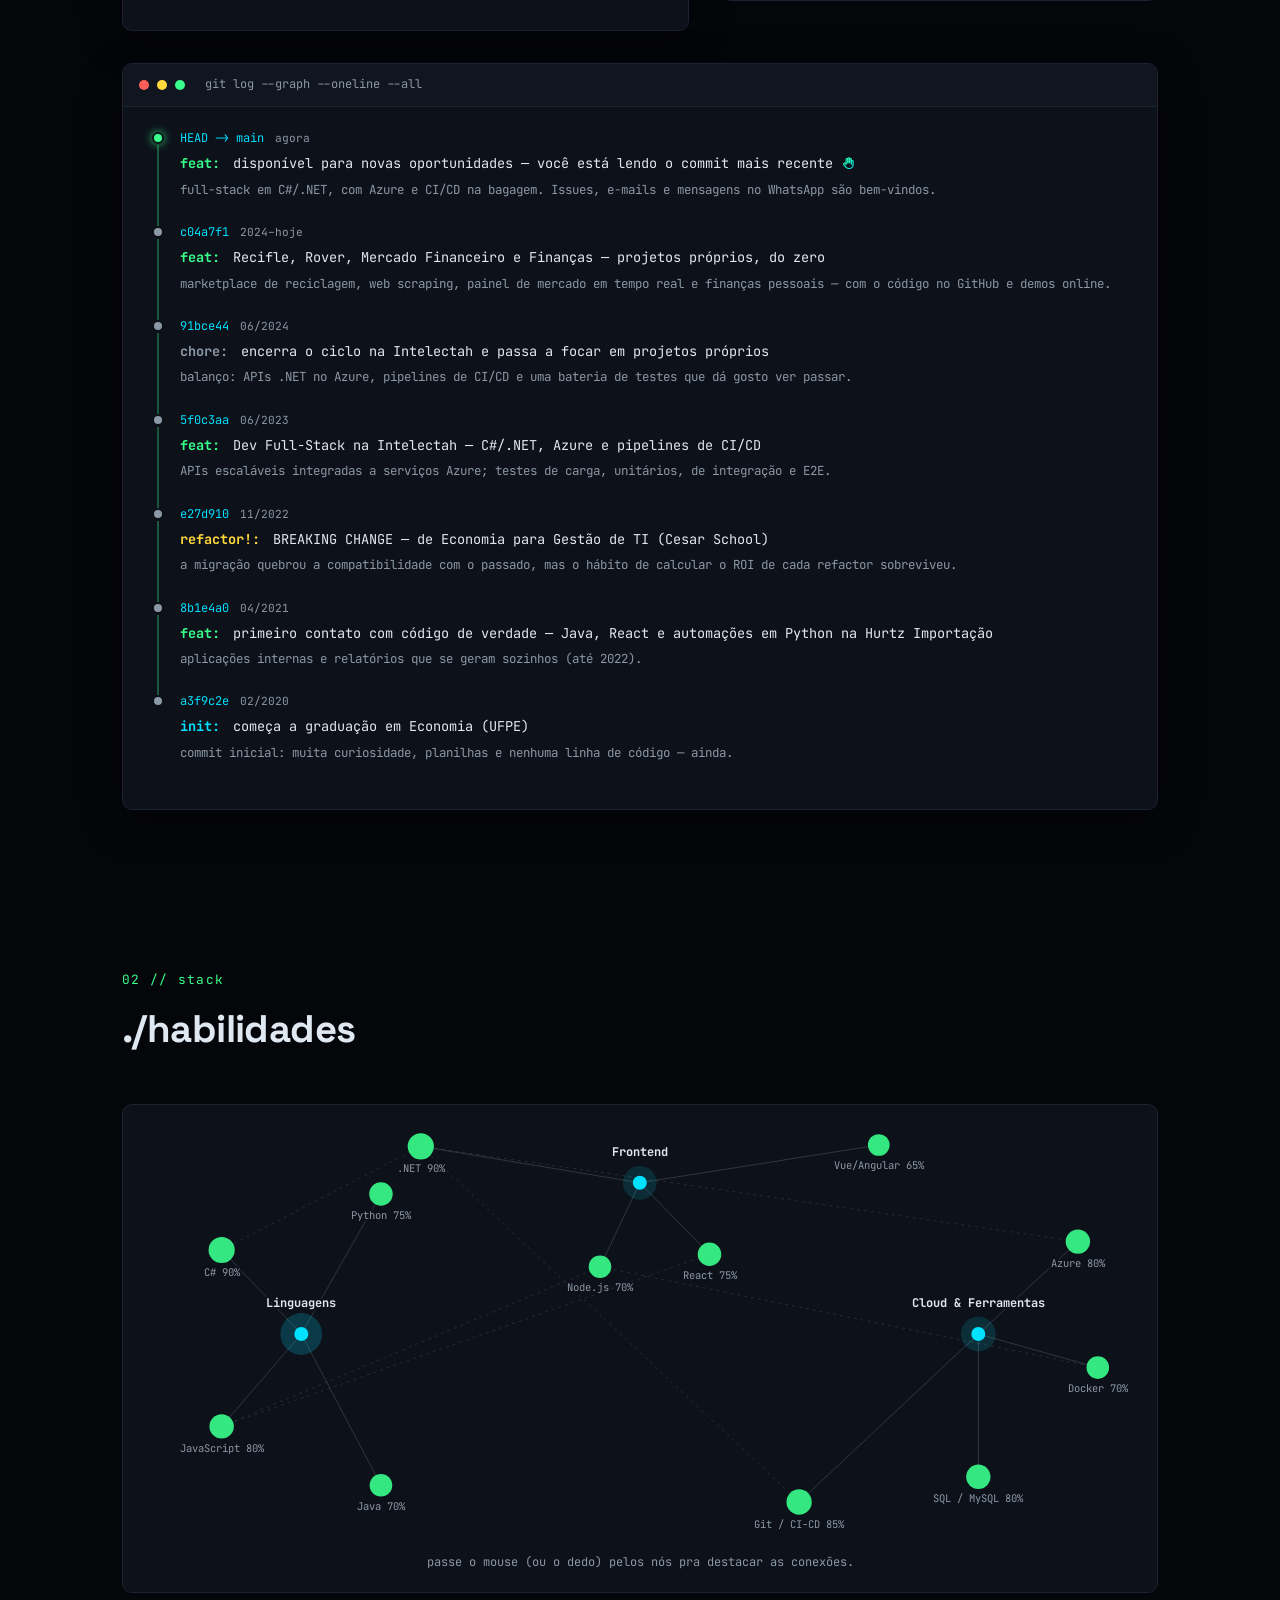
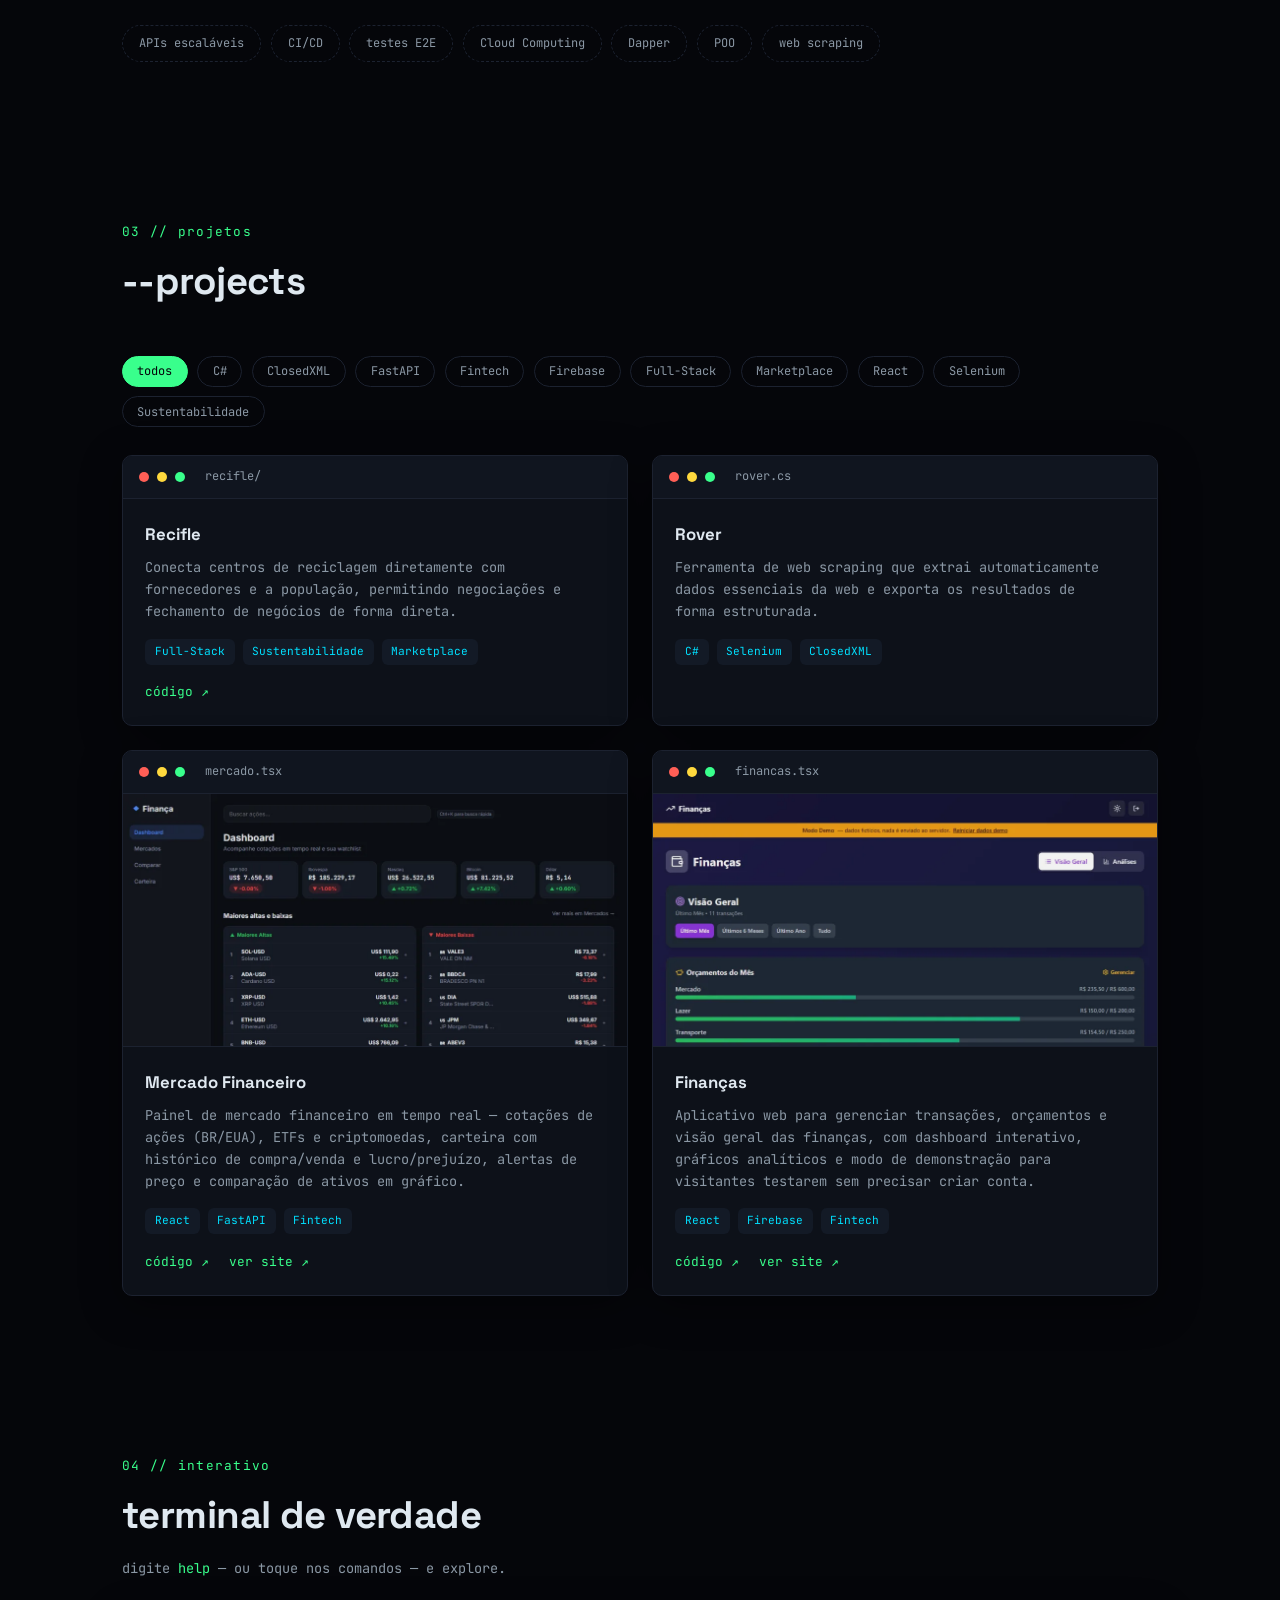
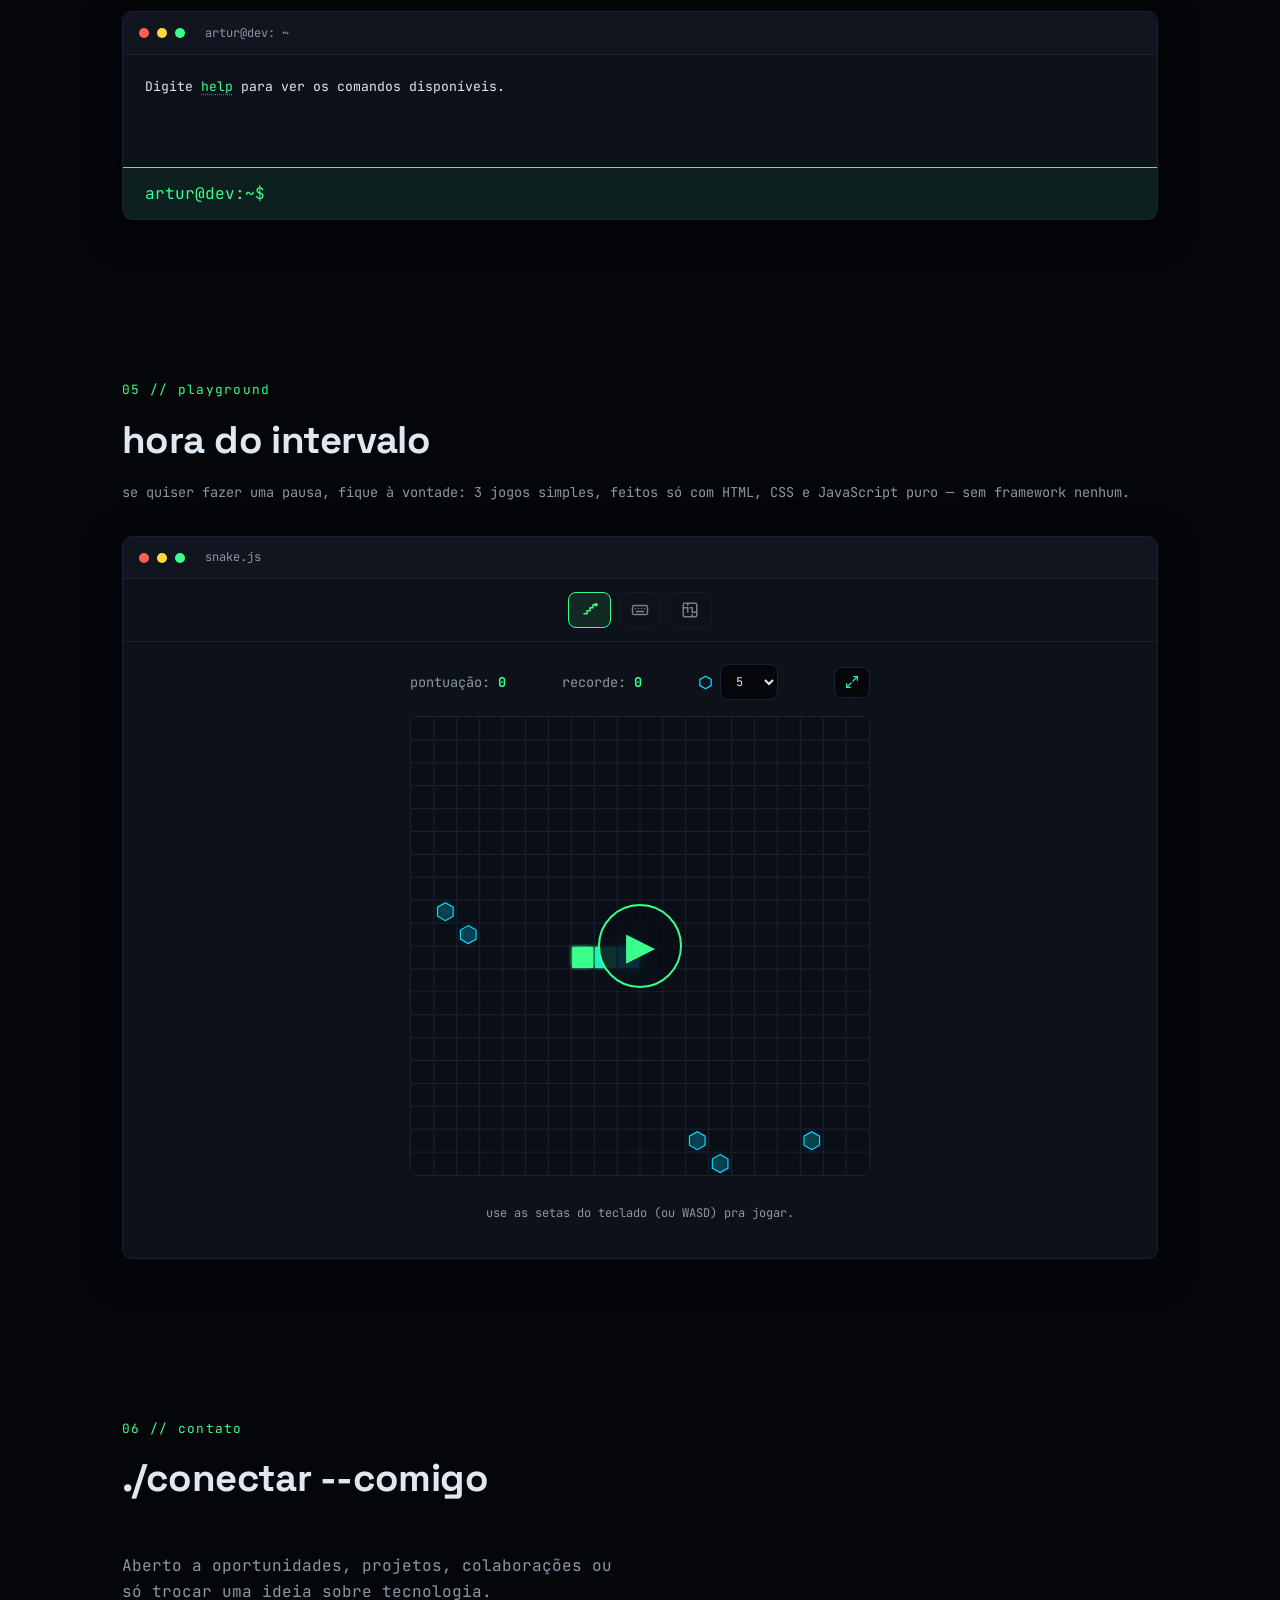
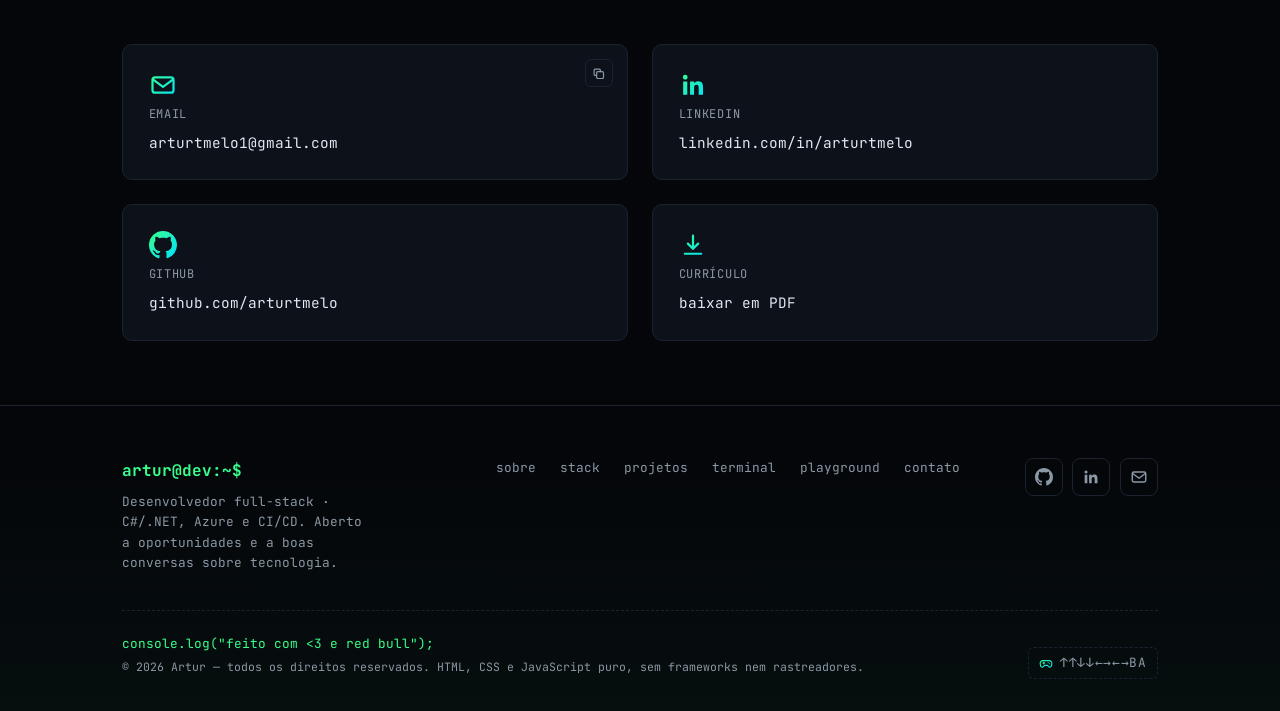
==== commit 764a159c: "Design pass: rhythm, footer, hanging indent, pressed states, reading progress; maze message Maze - S" ====
--- a/index.html
+++ b/index.html
@@ -582,8 +582,32 @@
 </main>
 
 <footer class="footer">
-  <p><code>console.log("feito com &lt;3 e red bull");</code></p>
-  <p class="footer__small">&copy; <span id="year"></span> Artur — todos os direitos reservados. <button type="button" class="konami-hint" aria-label="↑↑↓↓←→←→BA — abrir o controle do código Konami" title="toque para abrir o controle"><span class="ui-icon ui-icon--gamepad" aria-hidden="true"></span>↑↑↓↓←→←→BA</button></p>
+  <div class="footer__inner">
+    <div class="footer__brand">
+      <a href="#hero" class="footer__logo" aria-label="artur@dev — voltar ao topo">artur@dev:~$</a>
+      <p class="footer__tagline">Desenvolvedor full-stack · C#/.NET, Azure e CI/CD. Aberto a oportunidades e a boas conversas sobre tecnologia.</p>
+    </div>
+    <nav class="footer__nav" aria-label="rodapé">
+        <a href="#about">sobre</a>
+        <a href="#skills">stack</a>
+        <a href="#projects">projetos</a>
+        <a href="#terminal">terminal</a>
+        <a href="#playground">playground</a>
+        <a href="#contact">contato</a>
+    </nav>
+    <ul class="footer__social">
+      <li><a href="https://github.com/arturtmelo/" target="_blank" rel="noopener" aria-label="GitHub"><span class="ui-icon ui-icon--github" aria-hidden="true"></span></a></li>
+      <li><a href="https://www.linkedin.com/in/arturtmelo/" target="_blank" rel="noopener" aria-label="LinkedIn"><span class="ui-icon ui-icon--linkedin" aria-hidden="true"></span></a></li>
+      <li><a href="mailto:arturtmelo1@gmail.com" aria-label="Email"><span class="ui-icon ui-icon--mail" aria-hidden="true"></span></a></li>
+    </ul>
+  </div>
+  <div class="footer__bottom">
+    <div class="footer__legal">
+      <p><code>console.log("feito com &lt;3 e red bull");</code></p>
+      <p class="footer__small">&copy; <span id="year"></span> Artur — todos os direitos reservados. HTML, CSS e JavaScript puro, sem frameworks nem rastreadores.</p>
+    </div>
+    <button type="button" class="konami-hint" aria-label="↑↑↓↓←→←→BA — abrir o controle do código Konami" title="toque para abrir o controle"><span class="ui-icon ui-icon--gamepad" aria-hidden="true"></span>↑↑↓↓←→←→BA</button>
+  </div>
 </footer>
 
 <!-- Fixed-position groups live at the end of the document so keyboard focus reaches the site
--- a/css/style.css
+++ b/css/style.css
@@ -84,6 +84,8 @@
   --tag-bg: #131a26;       /* tech tags */
   --on-accent: #05060a;    /* text that sits on a --green fill */
   --shadow-k: 1;           /* strength of drop shadows (softer on a light page) */
+  --gutter: clamp(1.25rem, 5vw, 2rem);   /* side margin shared by the hero, every section and the footer */
+  --ease: cubic-bezier(.2, .7, .2, 1);   /* the one easing curve for hovers and small reveals */
   --font-mono: 'JetBrains Mono', 'JetBrains Mono Fallback', 'JetBrains Mono Fallback Mac', ui-monospace, Menlo, Consolas, monospace;
   --font-display: 'Space Grotesk', 'Space Grotesk Fallback', sans-serif;
   --radius: 10px;
@@ -458,10 +460,10 @@
 }
 
 /* ---------- layout helpers ---------- */
-.section { max-width: 1100px; margin: 0 auto; padding: 9rem 2rem 5rem; position: relative; scroll-margin-top: 16px; }
+.section { max-width: 1100px; margin: 0 auto; padding: clamp(4.25rem, 7.5vw, 6.5rem) var(--gutter) clamp(3rem, 5vw, 4.5rem); position: relative; scroll-margin-top: 16px; }
 .hero { scroll-margin-top: 16px; } /* 16 + the 72 of scroll-padding on html = the 88px the nav needs */
 .section__tag { color: var(--green); font-size: .8rem; letter-spacing: .1em; margin: 0 0 .5rem; }
-.section__title { font-family: var(--font-display); font-size: clamp(1.6rem, 4vw, 2.4rem); margin: 0 0 3rem; color: var(--text); }
+.section__title { font-family: var(--font-display); font-size: clamp(1.6rem, 4vw, 2.4rem); letter-spacing: -.015em; margin: 0 0 clamp(1.75rem, 4vw, 2.75rem); color: var(--text); }
 
 /* ---------- fixed social sidebar ---------- */
 .side-links {
@@ -659,7 +661,7 @@
   align-items: flex-start;
   /* bottom padding leaves a band for the absolutely-positioned scroll hint
      (36px tall, 32px up from the edge) so it never lands on the stats */
-  padding: 8rem 2.5rem 6.5rem;
+  padding: 8rem var(--gutter) 6.5rem;
   max-width: 1100px;
   margin: 0 auto;
   position: relative;
@@ -1310,14 +1312,57 @@
 
 /* ---------- footer ---------- */
 .footer {
-  text-align: center;
-  padding: 3rem 1.5rem;
+  padding: 3.25rem var(--gutter) 2rem;
   border-top: 1px solid var(--border);
+  background: linear-gradient(to bottom, transparent, rgba(var(--green-rgb), .035));
   color: var(--muted);
   font-size: .8rem;
 }
-.footer p { margin: .3rem 0; }
-.footer__small { font-size: .7rem; }
+.footer__inner {
+  display: grid;
+  grid-template-columns: 1.15fr 1.7fr auto;
+  gap: 2rem 3rem;
+  align-items: start;
+  max-width: calc(1100px - 2 * var(--gutter)); /* the same measure as a section's content */
+  margin: 0 auto;
+}
+.footer__logo { display: inline-block; color: var(--green); font-family: var(--font-mono); font-size: 1rem; font-weight: 700; }
+.footer__tagline { margin: .55rem 0 0; max-width: 32ch; line-height: 1.6; }
+.footer__nav { display: flex; flex-wrap: wrap; gap: .55rem 1.5rem; align-content: start; }
+.footer__nav a { color: var(--muted); transition: color .2s var(--ease); }
+.footer__nav a:hover, .footer__nav a:focus-visible { color: var(--green); }
+.footer__social { display: flex; gap: .6rem; margin: 0; padding: 0; list-style: none; }
+.footer__social a {
+  display: grid;
+  place-items: center;
+  width: 38px;
+  height: 38px;
+  border: 1px solid var(--border);
+  border-radius: 8px;
+  color: var(--muted);
+  transition: border-color .2s var(--ease), color .2s var(--ease), transform .2s var(--ease);
+}
+.footer__social a:hover, .footer__social a:focus-visible { border-color: var(--green); color: var(--text); transform: translateY(-2px); }
+.footer__social .ui-icon { width: 18px; height: 18px; vertical-align: 0; background: currentColor; filter: none; }
+.footer__bottom {
+  display: flex;
+  flex-wrap: wrap;
+  align-items: flex-end;
+  justify-content: space-between;
+  gap: 1rem 1.5rem;
+  max-width: calc(1100px - 2 * var(--gutter));
+  margin: 2.25rem auto 0;
+  padding-top: 1.25rem;
+  border-top: 1px dashed var(--border);
+}
+.footer__legal p { margin: .2rem 0; }
+.footer__small { font-size: .72rem; }
+.footer__bottom .konami-hint { margin-left: 0; }
+@media (max-width: 860px) {
+  .footer__inner { grid-template-columns: 1fr; gap: 1.75rem; }
+  .footer__bottom { flex-direction: column; align-items: center; text-align: center; margin-top: 1.75rem; }
+  .footer__bottom .konami-hint { margin: 0; }
+}
 /* the hint is a real button now: on a phone it opens the on-screen controller */
 .konami-hint {
   display: inline-flex;
@@ -2239,6 +2284,48 @@
 :root[data-theme="claro"] .hero__title { filter: none; }
 :root[data-theme="claro"] .secret-overlay__content, :root[data-theme="claro"] .secret-overlay__content * { text-shadow: none; }
 :root[data-theme="claro"] .glitch::before, :root[data-theme="claro"] .glitch::after { opacity: .55; }
+
+/* =========================================================
+   DESIGN POLISH: type, pressed states, reading progress
+   ========================================================= */
+html { accent-color: var(--green); } /* form controls (the Snake speed select) follow the theme */
+h1, h2, h3, .section__title, .hero__role, .contact__desc, .footer__tagline { text-wrap: balance; }
+.hero__desc, .contact__desc, .fact-card p, .project-card__body p, .about__grid .terminal-window__body p { text-wrap: pretty; }
+
+/* "sobre": the arrow hangs in the margin, so a wrapped line lines up with the first one */
+.about__grid .terminal-window__body p { position: relative; padding-left: 1.75em; }
+.about__grid .terminal-window__body p .prompt { position: absolute; left: 0; margin: 0; }
+
+/* one pressed state for everything that can be clicked */
+.btn:active, .contact-card:active, .nav__iconbtn:active, .projects__filter:active, .theme-menu__item:active,
+.game-switcher__tab:active, .maze__size:active, .footer__social a:active, .konami-hint:active {
+  transform: translateY(0) scale(.98);
+  transition-duration: .08s;
+}
+@media (prefers-reduced-motion: reduce) {
+  .btn:active, .contact-card:active, .nav__iconbtn:active, .projects__filter:active, .theme-menu__item:active,
+  .game-switcher__tab:active, .maze__size:active, .footer__social a:active, .konami-hint:active { transform: none; }
+}
+
+/* reading progress: a thin line under the nav, driven by the scroll itself (no script; browsers
+   without scroll-driven animations simply don't draw it) */
+@keyframes navProgress { from { transform: scaleX(0); } to { transform: scaleX(1); } }
+@supports (animation-timeline: scroll()) {
+  .nav::after {
+    content: '';
+    position: absolute;
+    left: 0;
+    right: 0;
+    bottom: -1px;
+    height: 2px;
+    background: linear-gradient(90deg, var(--green), var(--cyan));
+    transform: scaleX(0);
+    transform-origin: 0 50%;
+    pointer-events: none;
+    animation: navProgress linear both;
+    animation-timeline: scroll(root block);
+  }
+}
 
 /* =========================================================
    FORCED COLORS (Windows High Contrast): the system palette replaces every colour the page sets,
@@ -2349,6 +2436,7 @@
   .terminal-window__body { padding: 0 !important; }
   .terminal-window__body, .terminal-window__body p { color: #222 !important; }
   .terminal-window__body p { margin: 0 0 3.5pt !important; font-size: 10pt; }
+  .about__grid .terminal-window__body p { padding-left: 0; }
   .prompt, .blink-caret, .typed-cmd .blink-caret { display: none !important; }
   .about__facts { display: grid !important; grid-template-columns: repeat(3, 1fr); gap: 12pt !important; margin-top: 5pt !important; }
   .fact-card { border-top: .5pt solid #bbb !important; padding: 4pt 0 0 !important; break-inside: avoid; page-break-inside: avoid; }
